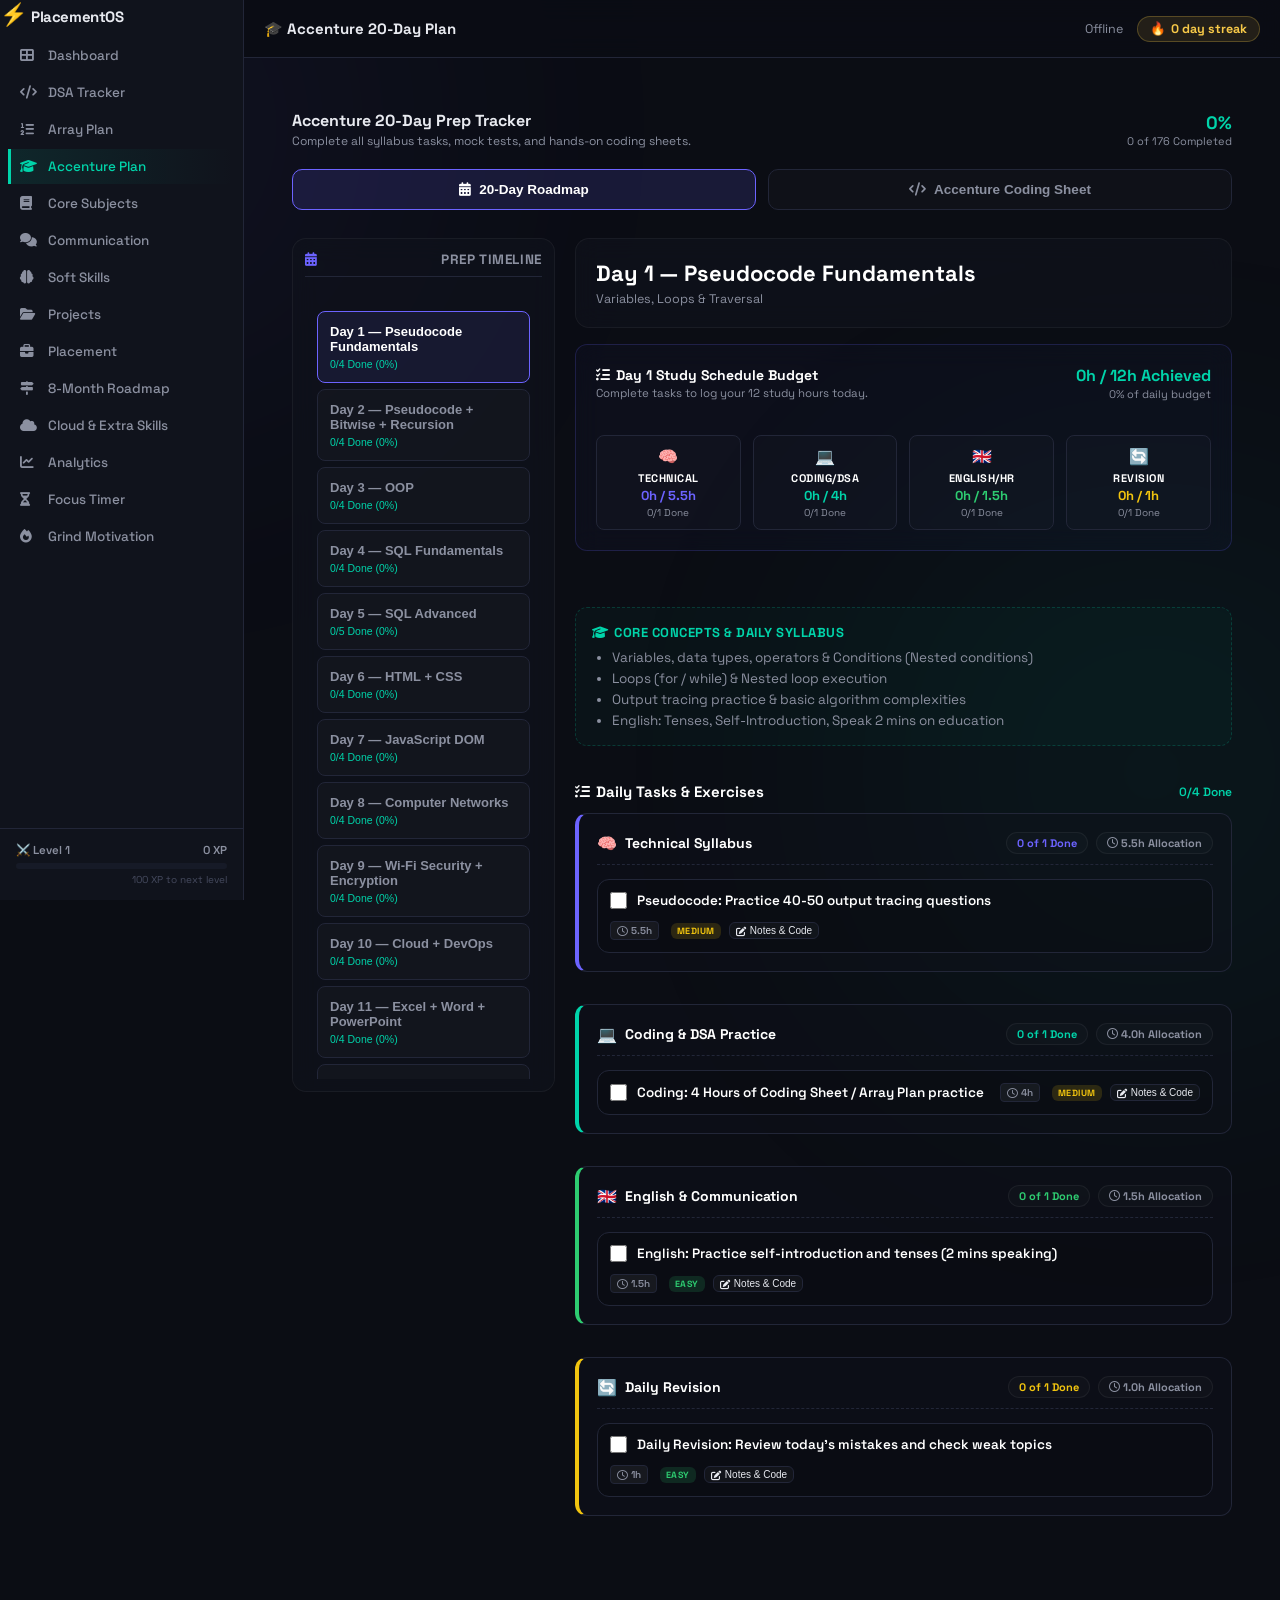
==== accenture-plan.html @ 6cbf6e06 "fix: Cache-bust sync.js to v6 and enable dynamic conflict-free merges" ====
<!DOCTYPE html>
<html lang="en">
<head>
  <meta charset="UTF-8" />
  <meta name="viewport" content="width=device-width, initial-scale=1.0"/>
  <title>Accenture 20-Day Prep Plan — PlacementOS</title>
  <link rel="stylesheet" href="style.css"/>
  <link href="https://fonts.googleapis.com/css2?family=Space+Grotesk:wght@300;400;500;600;700&family=JetBrains+Mono:wght@400;500;700&display=swap" rel="stylesheet"/>
  <link rel="stylesheet" href="https://cdnjs.cloudflare.com/ajax/libs/font-awesome/6.5.0/css/all.min.css"/>

  <style>
    .day-selector-card {
      display: flex;
      flex-direction: column;
      gap: 6px;
      padding: 12px;
      overflow-y: auto;
      max-height: calc(100vh - 120px);
    }
    
    .day-btn {
      background: rgba(255, 255, 255, 0.02);
      border: 1px solid var(--border);
      border-radius: 8px;
      padding: 12px;
      color: var(--text2);
      text-align: left;
      cursor: pointer;
      display: flex;
      flex-direction: column;
      gap: 4px;
      transition: all 0.2s ease;
    }
    
    .day-btn:hover {
      background: rgba(255, 255, 255, 0.05);
      border-color: rgba(255, 255, 255, 0.15);
      transform: translateY(-1px);
    }
    
    .day-btn.active {
      background: rgba(108, 99, 255, 0.1);
      border-color: var(--accent);
      color: #fff;
    }
    
    .day-btn .day-title {
      font-weight: 600;
      font-size: 13px;
    }
    
    .day-btn .day-progress {
      font-size: 10.5px;
      color: var(--accent2);
    }

    .learn-card {
      background: rgba(0, 212, 170, 0.03);
      border: 1.5px dashed rgba(0, 212, 170, 0.2);
      border-radius: 12px;
      padding: 16px;
      margin-bottom: 20px;
    }

    .problem-card {
      background: rgba(16, 19, 28, 0.55);
      border: 1px solid var(--border);
      border-radius: 12px;
      margin-bottom: 12px;
      padding: 16px;
      transition: all 0.2s ease;
    }

    .problem-card.solved {
      border-color: rgba(0, 212, 170, 0.25);
      background: rgba(0, 212, 170, 0.015);
    }

    .problem-header {
      display: flex;
      justify-content: space-between;
      align-items: center;
      flex-wrap: wrap;
      gap: 12px;
    }

    .problem-title-wrap {
      display: flex;
      align-items: center;
      gap: 10px;
    }

    .problem-title-wrap input[type="checkbox"] {
      width: 17px;
      height: 17px;
      accent-color: var(--accent2);
      cursor: pointer;
    }

    .problem-title {
      font-size: 14.5px;
      font-weight: 600;
      color: #fff;
      text-decoration: none;
      transition: color 0.15s ease;
      display: flex;
      align-items: center;
      gap: 6px;
    }

    .problem-title:hover {
      color: var(--accent2);
    }

    .problem-meta {
      display: flex;
      align-items: center;
      gap: 8px;
    }

    .badge-diff {
      padding: 3px 8px;
      border-radius: 6px;
      font-size: 10.5px;
      font-weight: 700;
      text-transform: uppercase;
      letter-spacing: 0.5px;
    }

    .badge-diff.easy { background: rgba(46, 204, 113, 0.15); color: #2ecc71; }
    .badge-diff.medium { background: rgba(241, 196, 15, 0.15); color: #f1c40f; }
    .badge-diff.hard { background: rgba(231, 76, 60, 0.15); color: #e74c3c; }

    .btn-toggle-editor {
      background: rgba(255, 255, 255, 0.03);
      border: 1px solid var(--border);
      color: var(--text);
      font-size: 11px;
      padding: 4px 8px;
      border-radius: 6px;
      cursor: pointer;
      display: flex;
      align-items: center;
      gap: 4px;
      transition: all 0.15s ease;
    }

    .btn-toggle-editor:hover {
      background: rgba(255, 255, 255, 0.08);
      border-color: rgba(255, 255, 255, 0.2);
    }

    .editor-panel {
      margin-top: 14px;
      border-top: 1px dashed var(--border);
      padding-top: 14px;
      display: none;
    }

    .editor-panel.active {
      display: block;
    }

    .editor-cols {
      display: grid;
      grid-template-columns: repeat(auto-fit, minmax(280px, 1fr));
      gap: 14px;
    }

    .editor-col {
      display: flex;
      flex-direction: column;
      gap: 6px;
    }

    .editor-col label {
      font-size: 11.5px;
      font-weight: 700;
      color: var(--text2);
      text-transform: uppercase;
      letter-spacing: 0.5px;
    }

    .editor-textarea {
      background: rgba(12, 14, 21, 0.85);
      border: 1px solid var(--border);
      border-radius: 8px;
      padding: 10px;
      color: #fff;
      font-size: 12.5px;
      resize: vertical;
      min-height: 100px;
      font-family: inherit;
    }

    .editor-textarea:focus {
      outline: none;
      border-color: var(--accent);
    }

    .editor-textarea.code {
      font-family: 'JetBrains Mono', monospace;
      font-size: 11.5px;
      background: #08090f;
    }

    .screenshot-dropzone {
      border: 1.5px dashed var(--border);
      border-radius: 8px;
      background: rgba(255,255,255,0.01);
      min-height: 100px;
      display: flex;
      flex-direction: column;
      align-items: center;
      justify-content: center;
      text-align: center;
      font-size: 11.5px;
      color: var(--text2);
      cursor: pointer;
      transition: all 0.2s ease;
      padding: 10px;
      position: relative;
    }

    .screenshot-dropzone:hover, .screenshot-dropzone:focus {
      border-color: var(--accent);
      background: rgba(108, 99, 255, 0.03);
      outline: none;
    }

    .screenshot-dropzone.has-img {
      border-style: solid;
      padding: 0;
      overflow: hidden;
    }

    .screenshot-preview-img {
      width: 100%;
      height: 100px;
      object-fit: cover;
      display: block;
    }

    /* Lightbox modal styles */
    .lightbox-modal {
      display: none;
      position: fixed;
      top: 0; left: 0;
      width: 100vw; height: 100vh;
      background: rgba(8, 9, 15, 0.95);
      z-index: 10000;
      align-items: center;
      justify-content: center;
      padding: 24px;
    }

    .lightbox-img {
      max-width: 90%;
      max-height: 85%;
      border-radius: 8px;
      box-shadow: 0 10px 30px rgba(0,0,0,0.5);
    }

    .lightbox-close {
      position: absolute;
      top: 24px; right: 24px;
      background: none;
      border: none;
      color: #fff;
      font-size: 28px;
      cursor: pointer;
    }

    /* SQL Visualization styling */
    .viz-container {
      background: rgba(108, 99, 255, 0.05);
      border: 1px solid rgba(108, 99, 255, 0.15);
      border-radius: 12px;
      padding: 18px;
      margin-bottom: 20px;
    }

    .viz-grid {
      display: grid;
      grid-template-columns: repeat(auto-fit, minmax(220px, 1fr));
      gap: 16px;
      margin-top: 12px;
    }

    .viz-table {
      background: rgba(12, 14, 21, 0.7);
      border: 1px solid var(--border);
      border-radius: 8px;
      overflow: hidden;
      font-size: 12px;
    }

    .viz-table-header {
      background: rgba(255,255,255,0.03);
      padding: 8px 12px;
      font-weight: 700;
      border-bottom: 1.5px solid var(--border);
      color: var(--accent2);
    }

    .viz-row {
      padding: 6px 12px;
      border-bottom: 1px solid rgba(255,255,255,0.02);
      display: flex;
      justify-content: space-between;
      align-items: center;
    }

    .viz-row:last-child {
      border-bottom: none;
    }

    .viz-pill {
      font-size: 10px;
      font-weight: 700;
      padding: 1px 6px;
      border-radius: 4px;
    }

    .viz-pill.survived { background: rgba(46, 204, 113, 0.2); color: #2ecc71; }
    .viz-pill.dropped { background: rgba(231, 76, 60, 0.2); color: #e74c3c; }

    /* Custom scrollbars */
    .day-selector-card::-webkit-scrollbar {
      width: 4px;
    }
    .day-selector-card::-webkit-scrollbar-track {
      background: transparent;
    }
    .day-selector-card::-webkit-scrollbar-thumb {
      background: rgba(255,255,255,0.08);
      border-radius: 4px;
    }

    /* Tab styles */
    .tabs-group {
      display: flex;
      gap: 12px;
      margin-bottom: 8px;
    }
    .btn-tab {
      flex: 1;
      padding: 12px;
      font-weight: 700;
      display: flex;
      align-items: center;
      justify-content: center;
      gap: 8px;
      background: rgba(255,255,255,0.02);
      border: 1px solid var(--border);
      color: var(--text2);
      border-radius: 10px;
      cursor: pointer;
      font-size: 13.5px;
      transition: all 0.2s ease;
    }
    .btn-tab.active {
      background: rgba(108, 99, 255, 0.15) !important;
      border-color: var(--accent) !important;
      color: #fff !important;
    }
    .btn-tab:hover {
      background: rgba(255,255,255,0.05);
      color: #fff;
    }
  </style>
</head>
<body class="dashboard-body">

<div class="dashboard-wrapper">
  
  <!-- SIDEBAR -->
  <aside class="sidebar" id="sidebar">
    <div class="sidebar-brand">
      <span class="logo-icon">⚡</span>
      <span class="logo-text">PlacementOS</span>
    </div>
    <nav class="sidebar-nav">
      <a href="index.html" class="nav-item" data-section="dashboard"><i class="fas fa-th-large"></i><span>Dashboard</span></a>
      <a href="dsa-problems.html" class="nav-item" data-section="dsa"><i class="fas fa-code"></i><span>DSA Tracker</span></a>
      <a href="array-plan.html" class="nav-item" data-section="array-plan"><i class="fas fa-list-ol"></i><span>Array Plan</span></a>
      <a href="#" class="nav-item active" data-section="accenture-plan"><i class="fas fa-graduation-cap"></i><span>Accenture Plan</span></a>
      <a href="index.html" class="nav-item" data-section="subjects"><i class="fas fa-book"></i><span>Core Subjects</span></a>
      <a href="index.html" class="nav-item" data-section="communication"><i class="fas fa-comments"></i><span>Communication</span></a>
      <a href="index.html" class="nav-item" data-section="softskills"><i class="fas fa-brain"></i><span>Soft Skills</span></a>
      <a href="index.html" class="nav-item" data-section="projects"><i class="fas fa-folder-open"></i><span>Projects</span></a>
      <a href="index.html" class="nav-item" data-section="placement"><i class="fas fa-briefcase"></i><span>Placement</span></a>
      <a href="index.html" class="nav-item" data-section="roadmap"><i class="fas fa-map-signs"></i><span>8-Month Roadmap</span></a>
      <a href="index.html" class="nav-item" data-section="extraskills"><i class="fas fa-cloud"></i><span>Cloud &amp; Extra Skills</span></a>
      <a href="index.html" class="nav-item" data-section="analytics"><i class="fas fa-chart-line"></i><span>Analytics</span></a>
      <a href="focus-todo.html" class="nav-item"><i class="fas fa-hourglass-half"></i><span>Focus Timer</span></a>
      <a href="motivation.html" class="nav-item"><i class="fas fa-fire"></i><span>Grind Motivation</span></a>
    </nav>
    <div class="sidebar-bottom">
      <div class="xp-bar-wrap">
        <div class="xp-label">
          <span>⚔️ Level <span id="sb-level">1</span></span>
          <span id="sb-xp">0 XP</span>
        </div>
        <div class="xp-bar"><div class="xp-fill" id="sb-xp-fill"></div></div>
        <div class="xp-next" id="sb-xp-next">100 XP to next level</div>
      </div>
    </div>
  </aside>
  <div class="sidebar-overlay" id="sidebarOverlay"></div>

  <!-- MAIN BODY -->
  <div class="main-content">
    
    <!-- TOPBAR -->
    <header class="topbar">
      <div class="topbar-title" id="topbar-title">🎓 Accenture 20-Day Plan</div>
      <div style="display:flex; align-items:center; gap: 14px;">
        <span class="save-indicator" id="sync-status" style="font-size:12.5px; color:var(--text2); display:flex; align-items:center; gap:6px;">
          <i class="fas fa-cloud"></i> Synced
        </span>
        <div class="streak-badge">
          <span class="fire-emoji">🔥</span>
          <span class="streak-text" id="topbar-streak">0 day streak</span>
        </div>
      </div>
    </header>

    <div style="padding: 24px; display: flex; flex-direction: column; gap: 20px;">
      
      <!-- Overall Progress Card -->
      <div class="overall-progress-card">
        <div style="display:flex; justify-content:space-between; align-items:center; flex-wrap:wrap; gap:12px;">
          <div>
            <h2 style="font-size: 16px; font-weight:700;">Accenture 20-Day Prep Tracker</h2>
            <p style="font-size:12px; color:var(--text2); margin-top:2px;">Complete all syllabus tasks, mock tests, and hands-on coding sheets.</p>
          </div>
          <div style="text-align:right;">
            <div style="font-size: 18px; font-weight:700; color:var(--accent2);" id="overall-pct">0%</div>
            <div style="font-size:11px; color:var(--text2);" id="overall-solved-count">0 of 0 Completed</div>
          </div>
        </div>
        <div class="progress-track">
          <div class="progress-fill" id="overall-progress-fill"></div>
        </div>
      </div>

      <!-- Tab Buttons Group -->
      <div class="tabs-group">
        <button class="btn-tab active" id="tab-roadmap-btn" onclick="switchTab('roadmap')"><i class="fas fa-calendar-alt"></i> 20-Day Roadmap</button>
        <button class="btn-tab" id="tab-coding-btn" onclick="switchTab('coding')"><i class="fas fa-code"></i> Accenture Coding Sheet</button>
      </div>

      <!-- ROADMAP TAB CONTENT -->
      <div id="roadmap-tab-content">
        <div style="display: flex; gap: 20px; flex-wrap: wrap;">
          
          <!-- Left Side: Day selector list -->
          <div style="flex: 1; min-width: 250px; max-width: 320px; display: flex; flex-direction: column; gap: 12px;">
            <div class="card" style="padding: 12px; display: flex; flex-direction: column; gap: 8px;">
              <div class="card-header" style="padding-bottom: 8px; border-bottom: 1.5px solid var(--border); font-size:13.5px;"><i class="fas fa-calendar-alt"></i> Prep Timeline</div>
              <div class="day-selector-card" id="day-selector-list">
                <!-- Dynamically rendered day buttons -->
              </div>
            </div>
          </div>

          <!-- Right Side: Selected Day details -->
          <div style="flex: 2.5; min-width: 320px; display: flex; flex-direction: column; gap: 16px;">
            
            <!-- Selected Day Title -->
            <div class="card" style="padding: 20px;">
              <div style="display:flex; justify-content:space-between; align-items:center; flex-wrap:wrap; gap:12px;">
                <div>
                  <h1 style="font-size:22px; font-weight:700; color:#fff;" id="curr-day-title">Day 1 – Pseudocode Fundamentals</h1>
                  <p style="font-size:12.5px; color:var(--text2); margin-top:4px;" id="curr-day-subtitle">Variables, Loops & Traversal</p>
                </div>
              </div>
            </div>

            <!-- Interactive Learning Visualizations -->
            <div id="learning-viz-container" style="display:none;">
              <!-- Render specific visualizations e.g. SQL Join visualizer for Day 5 -->
            </div>

            <!-- Daily Schedule Dashboard Card -->
            <div id="daily-schedule-dashboard-card" style="margin-bottom: 20px;"></div>

            <!-- Learn Card -->
            <div class="learn-card" id="curr-day-learn-container">
              <h3 style="font-size:13px; font-weight:700; color:var(--accent2); text-transform:uppercase; letter-spacing:0.5px; display:flex; align-items:center; gap:6px; margin-bottom:8px;"><i class="fas fa-graduation-cap"></i> Core Concepts & Daily Syllabus</h3>
              <ul style="font-size:13.5px; color:var(--text2); padding-left:20px; display:flex; flex-direction:column; gap:4px;" id="curr-day-learn-list">
                <!-- Dynamically populated learn list -->
              </ul>
            </div>

            <!-- Problems/Tasks header -->
            <div style="display:flex; justify-content:space-between; align-items:center; margin-bottom:-4px;">
              <h2 style="font-size: 15px; font-weight:700; color:#fff; display:flex; align-items:center; gap:6px;"><i class="fas fa-list-check"></i> Daily Tasks & Exercises</h2>
              <div style="font-size:12px; color:var(--accent2); font-weight:600;" id="day-solved-text">0/0 Completed</div>
            </div>

            <!-- Problems/Tasks container -->
            <div id="problems-container" style="display:flex; flex-direction:column; gap:12px;">
              <!-- Dynamically populated problem cards -->
            </div>

          </div>
        </div>
      </div>

      <!-- CODING SHEET TAB CONTENT -->
      <div id="coding-tab-content" style="display:none;">
        <div style="display: flex; gap: 20px; flex-wrap: wrap;">
          
          <!-- Left Side: Topic selector list -->
          <div style="flex: 1; min-width: 250px; max-width: 320px; display: flex; flex-direction: column; gap: 12px;">
            <div class="card" style="padding: 12px; display: flex; flex-direction: column; gap: 8px;">
              <div class="card-header" style="padding-bottom: 8px; border-bottom: 1.5px solid var(--border); font-size:13.5px;"><i class="fas fa-list-check"></i> Coding Topics</div>
              <div class="day-selector-card" id="coding-topic-list">
                <!-- Dynamically rendered topic buttons -->
              </div>
            </div>
          </div>

          <!-- Right Side: Selected Topic details -->
          <div style="flex: 2.5; min-width: 320px; display: flex; flex-direction: column; gap: 16px;">
            
            <!-- Selected Topic Title -->
            <div class="card" style="padding: 20px;">
              <div>
                <h1 style="font-size:22px; font-weight:700; color:#fff;" id="curr-topic-title">1. Arrays 🔥</h1>
                <p style="font-size:12.5px; color:var(--text2); margin-top:4px;" id="curr-topic-desc">Basic storage, traversal, and linear scans</p>
              </div>
            </div>

            <!-- Problems header -->
            <div style="display:flex; justify-content:space-between; align-items:center; margin-bottom:-4px;">
              <h2 style="font-size: 15px; font-weight:700; color:#fff; display:flex; align-items:center; gap:6px;"><i class="fas fa-list-check"></i> Curated Coding Problems</h2>
              <div style="font-size:12px; color:var(--accent2); font-weight:600;" id="topic-solved-text">0/0 Completed</div>
            </div>

            <!-- Problems container -->
            <div id="coding-problems-container" style="display:flex; flex-direction:column; gap:12px;">
              <!-- Dynamically populated problem cards -->
            </div>

          </div>
        </div>
      </div>

    </div>

  </div>

</div>

<!-- Lightbox Modal for screenshot viewing -->
<div class="lightbox-modal" id="lightboxModal" onclick="this.style.display='none'">
  <button class="lightbox-close" onclick="document.getElementById('lightboxModal').style.display='none'">&times;</button>
  <img class="lightbox-img" id="lightboxImg" src="" onclick="event.stopPropagation()"/>
</div>

<script src="https://www.gstatic.com/firebasejs/10.8.0/firebase-app-compat.js"></script>
<script src="https://www.gstatic.com/firebasejs/10.8.0/firebase-firestore-compat.js"></script>
<script src="sync.js?v=6"></script>

<script>
  // 20-Day Accenture Prep structured data (Roadmap contains Technical, Coding (4h Session), English & Revision)
  const planData = [
    {
      day: 1,
      title: "Day 1 — Pseudocode Fundamentals",
      subtitle: "Variables, Loops & Traversal",
      learn: [
        "Variables, data types, operators & Conditions (Nested conditions)",
        "Loops (for / while) & Nested loop execution",
        "Output tracing practice & basic algorithm complexities",
        "English: Tenses, Self-Introduction, Speak 2 mins on education"
      ],
      problems: [
        { id: "ac_d1_t1", difficulty: "medium", time: "5.5h", name: "Pseudocode: Practice 40-50 output tracing questions" },
        { id: "ac_d1_code", difficulty: "medium", time: "4h", name: "Coding: 4 Hours of Coding Sheet / Array Plan practice" },
        { id: "ac_d1_t2", difficulty: "easy", time: "1.5h", name: "English: Practice self-introduction and tenses (2 mins speaking)" },
        { id: "ac_d1_rev", difficulty: "easy", time: "1h", name: "Daily Revision: Review today's mistakes and check weak topics" }
      ]
    },
    {
      day: 2,
      title: "Day 2 — Pseudocode + Bitwise + Recursion",
      subtitle: "Recursion return values & Bit Operators",
      learn: [
        "Bitwise Operators: &, |, ^, <<, >>",
        "Recursion tracing, return value computation, recursion trees",
        "English: Grammar concepts + Mock self-introduction without memorizing"
      ],
      problems: [
        { id: "ac_d2_t1", difficulty: "medium", time: "5.5h", name: "Pseudocode: Solve 40-50 Recursion Tracing & Bitwise MCQs" },
        { id: "ac_d2_code", difficulty: "medium", time: "4h", name: "Coding: 4 Hours of Coding Sheet / Array Plan practice" },
        { id: "ac_d2_t2", difficulty: "easy", time: "1.5h", name: "English: Practice grammar exercises & flow speaking" },
        { id: "ac_d2_rev", difficulty: "easy", time: "1h", name: "Daily Revision: Review today's mistakes and check weak topics" }
      ]
    },
    {
      day: 3,
      title: "Day 3 — OOP",
      subtitle: "Classes, Objects, Constructors & Polymorphism",
      learn: [
        "Core OOP: Class, Object, Constructor, Access specifiers",
        "Pillars: Encapsulation, Abstraction, Inheritance, Polymorphism",
        "Advanced: Overloading, Overriding, Abstract classes",
        "English: Answer 'Why Accenture?' and explain your degree path"
      ],
      problems: [
        { id: "ac_d3_t1", difficulty: "medium", time: "5.5h", name: "OOP: Complete 50+ MCQ questions on classes, inheritance & virtual functions" },
        { id: "ac_d3_code", difficulty: "medium", time: "4h", name: "Coding: 4 Hours of Coding Sheet / Array Plan practice" },
        { id: "ac_d3_t2", difficulty: "easy", time: "1.5h", name: "English: Practice 'Why Accenture?' and explain your engineering degree aloud" },
        { id: "ac_d3_rev", difficulty: "easy", time: "1h", name: "Daily Revision: Review today's mistakes and check weak topics" }
      ]
    },
    {
      day: 4,
      title: "Day 4 — SQL Fundamentals",
      subtitle: "SELECT, WHERE, ORDER BY & Aggregates",
      learn: [
        "SQL Select queries, filtering with WHERE, sorting with ORDER BY, pagination with LIMIT",
        "Aggregations: COUNT(), SUM(), AVG(), MAX(), MIN()",
        "English: Practice structure explaining your graduation final-year project"
      ],
      problems: [
        { id: "ac_d4_t1", difficulty: "easy", time: "5.5h", name: "SQL: Write 20-30 basic queries containing filters, aggregates & sorting" },
        { id: "ac_d4_code", difficulty: "medium", time: "4h", name: "Coding: 4 Hours of Coding Sheet / Array Plan practice" },
        { id: "ac_d4_t2", difficulty: "easy", time: "1.5h", name: "English: Complete a 3-minute explanation session of your project" },
        { id: "ac_d4_rev", difficulty: "easy", time: "1h", name: "Daily Revision: Review today's mistakes and check weak topics" }
      ]
    },
    {
      day: 5,
      title: "Day 5 — SQL Advanced",
      subtitle: "GROUP BY, HAVING & Joins",
      learn: [
        "Aggregation grouping: GROUP BY and GROUP filter HAVING",
        "Relational Joins: INNER JOIN, LEFT JOIN, RIGHT JOIN, FULL OUTER JOIN",
        "Combining queries: JOIN + WHERE + GROUP BY + HAVING + ORDER BY"
      ],
      problems: [
        { id: "ac_d5_t1", difficulty: "medium", time: "3.5h", name: "SQL: Practice 20+ query combinations using JOINs and GROUP BY clauses" },
        { id: "ac_d5_t2", difficulty: "medium", time: "2h", name: "SQL Mock: Complete 1 timed SQL database query assessment" },
        { id: "ac_d5_code", difficulty: "medium", time: "4h", name: "Coding: 4 Hours of Coding Sheet / Array Plan practice" },
        { id: "ac_d5_t3", difficulty: "easy", time: "1.5h", name: "English: Technical explanation speaking practice" },
        { id: "ac_d5_rev", difficulty: "easy", time: "1h", name: "Daily Revision: Review today's mistakes and check weak topics" }
      ]
    },
    {
      day: 6,
      title: "Day 6 — HTML + CSS",
      subtitle: "Layouts, Flexbox & Forms",
      learn: [
        "HTML: Basics, structural tags, forms, input types, tables, labels, buttons",
        "CSS: Selectors, box model, margins/paddings, display types, Flexbox grid system",
        "English: Grammar correction exercises + basic HR question preparation"
      ],
      problems: [
        { id: "ac_d6_t1", difficulty: "easy", time: "5.5h", name: "Web: Code a standard webpage mock containing input forms, lists, and CSS Flexbox layout" },
        { id: "ac_d6_code", difficulty: "medium", time: "4h", name: "Coding: 4 Hours of Coding Sheet / Array Plan practice" },
        { id: "ac_d6_t2", difficulty: "easy", time: "1.5h", name: "English: Complete 20 grammar MCQs & prepare answers for basic HR queries" },
        { id: "ac_d6_rev", difficulty: "easy", time: "1h", name: "Daily Revision: Review today's mistakes and check weak topics" }
      ]
    },
    {
      day: 7,
      title: "Day 7 — JavaScript DOM",
      subtitle: "Interactivity & Validation",
      learn: [
        "DOM Selectors: getElementById, querySelector",
        "Interactivity: addEventListener, updating textContent/innerHTML, dynamic styling",
        "Event flows: Input inputs -> trigger button click -> JS validations -> update DOM styling"
      ],
      problems: [
        { id: "ac_d7_t1", difficulty: "medium", time: "5.5h", name: "JS: Code a dynamic form validation script (check email, password strength, empty inputs)" },
        { id: "ac_d7_code", difficulty: "medium", time: "4h", name: "Coding: 4 Hours of Coding Sheet / Array Plan practice" },
        { id: "ac_d7_t2", difficulty: "easy", time: "1.5h", name: "English: Practice explaining your completed JS validation logic in English" },
        { id: "ac_d7_rev", difficulty: "easy", time: "1h", name: "Daily Revision: Review today's mistakes and check weak topics" }
      ]
    },
    {
      day: 8,
      title: "Day 8 — Computer Networks",
      subtitle: "OSI Model & Core Protocols",
      learn: [
        "OSI Model: All 7 layers (Physical to Application) & functions",
        "Protocols: TCP/IP stack, TCP vs UDP comparison, IP routing, DNS resolver, HTTP/HTTPS",
        "Port mappings: HTTP (80), HTTPS (443), SSH (22), DNS (53), FTP (21)"
      ],
      problems: [
        { id: "ac_d8_t1", difficulty: "medium", time: "5.5h", name: "CN: Solve 50+ Computer Networks port & OSI Layer questions" },
        { id: "ac_d8_code", difficulty: "medium", time: "4h", name: "Coding: 4 Hours of Coding Sheet / Array Plan practice" },
        { id: "ac_d8_t2", difficulty: "easy", time: "1.5h", name: "English: Record yourself explaining the difference between TCP and UDP (2 mins)" },
        { id: "ac_d8_rev", difficulty: "easy", time: "1h", name: "Daily Revision: Review today's mistakes and check weak topics" }
      ]
    },
    {
      day: 9,
      title: "Day 9 — Wi-Fi Security + Encryption",
      subtitle: "Network Defenses & Cryptography",
      learn: [
        "Wi-Fi Cryptography: WEP, WPA, WPA2, WPA3 security schemas",
        "Encryption: Symmetric vs Asymmetric cryptography keys",
        "Core Security: Authentication, authorization, firewalls, network routing defenses"
      ],
      problems: [
        { id: "ac_d9_t1", difficulty: "medium", time: "5.5h", name: "Security: Complete 50+ encryption & network security MCQs" },
        { id: "ac_d9_code", difficulty: "medium", time: "4h", name: "Coding: 4 Hours of Coding Sheet / Array Plan practice" },
        { id: "ac_d9_t2", difficulty: "easy", time: "1.5h", name: "English: Explain Symmetric vs Asymmetric encryption aloud" },
        { id: "ac_d9_rev", difficulty: "easy", time: "1h", name: "Daily Revision: Review today's mistakes and check weak topics" }
      ]
    },
    {
      day: 10,
      title: "Day 10 — Cloud + DevOps",
      subtitle: "Service Models & Pipelines",
      learn: [
        "Cloud Service Models: IaaS, PaaS, SaaS, Deployment models (Public, Private, Hybrid)",
        "Git commands: clone, add, commit, push, pull, branch, merge, conflict resolutions",
        "DevOps: Continuous Integration (CI), Continuous Deployment (CD), Build pipelines"
      ],
      problems: [
        { id: "ac_d10_t1", difficulty: "medium", time: "5.5h", name: "Cloud/Git: Complete 50+ cloud computing, Git commands & DevOps pipelines MCQs" },
        { id: "ac_d10_code", difficulty: "medium", time: "4h", name: "Coding: 4 Hours of Coding Sheet / Array Plan practice" },
        { id: "ac_d10_t2", difficulty: "easy", time: "1.5h", name: "English: Speak on 'What is cloud computing?' for 2 minutes" },
        { id: "ac_d10_rev", difficulty: "easy", time: "1h", name: "Daily Revision: Review today's mistakes and check weak topics" }
      ]
    },
    {
      day: 11,
      title: "Day 11 — Excel + Word + PowerPoint",
      subtitle: "Office Applications Mastery",
      learn: [
        "MS Excel: IF, VLOOKUP, INDEX, MATCH, CONCATENATE, Absolute/Relative references ($A$1)",
        "MS Word: Mail Merge, paragraph styling, shortcut keys",
        "MS PowerPoint: Slide layouts, templates, transitions, presenter mode, shortcuts"
      ],
      problems: [
        { id: "ac_d11_t1", difficulty: "medium", time: "5.5h", name: "MS Office: Solve 60+ Excel formulas & Word/PowerPoint shortcut keys MCQs" },
        { id: "ac_d11_code", difficulty: "medium", time: "4h", name: "Coding: 4 Hours of Coding Sheet / Array Plan practice" },
        { id: "ac_d11_t2", difficulty: "easy", time: "1.5h", name: "English: Answer mock HR questions (Strengths, Weaknesses, Goals)" },
        { id: "ac_d11_rev", difficulty: "easy", time: "1h", name: "Daily Revision: Review today's mistakes and check weak topics" }
      ]
    },
    {
      day: 12,
      title: "Day 12 — OS + Hardware",
      subtitle: "Processes, Memory & Architecture",
      learn: [
        "OS Concepts: Process vs Thread, Process scheduling algorithms, Deadlocks, Memory allocation",
        "Hardware basics: CPU, cache memories, RAM modules, HDD/SSD storage, I/O ports"
      ],
      problems: [
        { id: "ac_d12_t1", difficulty: "medium", time: "5.5h", name: "OS: Solve 50+ process scheduling, deadlock & memory paging MCQs" },
        { id: "ac_d12_code", difficulty: "medium", time: "4h", name: "Coding: 4 Hours of Coding Sheet / Array Plan practice" },
        { id: "ac_d12_t2", difficulty: "easy", time: "1.5h", name: "English: Describe how process scheduling works in English" },
        { id: "ac_d12_rev", difficulty: "easy", time: "1h", name: "Daily Revision: Review today's mistakes and check weak topics" }
      ]
    },
    {
      day: 13,
      title: "Day 13 — Technical Consolidation",
      subtitle: "MCQ Comprehensive Review",
      learn: [
        "Review mistakes made in all technical topics so far",
        "Solve a mixed MCQ pool containing Pseudocode, OOP, SQL, CN, Cloud, OS, Security, Excel",
        "Target: 100+ mixed MCQs under test conditions"
      ],
      problems: [
        { id: "ac_d13_t1", difficulty: "hard", time: "5.5h", name: "Mock: Complete 100+ comprehensive mixed MCQs assessment" },
        { id: "ac_d13_code", difficulty: "medium", time: "4h", name: "Coding: 4 Hours of Coding Sheet / Array Plan practice" },
        { id: "ac_d13_t2", difficulty: "easy", time: "1.5h", name: "English: Conduct a mock HR interview walkthrough" },
        { id: "ac_d13_rev", difficulty: "easy", time: "1h", name: "Daily Revision: Review today's mistakes and check weak topics" }
      ]
    },
    {
      day: 14,
      title: "Day 14 — Hands-on Consolidation 🔥",
      subtitle: "Assessment Simulation",
      learn: [
        "Simulate practical assessments: SQL queries, HTML/CSS/JS layouts",
        "Absolutely no searching on Google, ChatGPT, or using notes",
        "Target optimal layouts, clean queries, and correct logic"
      ],
      problems: [
        { id: "ac_d14_t1", difficulty: "hard", time: "2.5h", name: "SQL: Solve 2 complex query problems under time constraint" },
        { id: "ac_d14_t2", difficulty: "hard", time: "3h", name: "Web: Code a complete interactive web interface without helpers (60 mins)" },
        { id: "ac_d14_code", difficulty: "medium", time: "4h", name: "Coding: 4 Hours of Coding Sheet / Array Plan practice" },
        { id: "ac_d14_t3", difficulty: "hard", time: "1.5h", name: "English: Record yourself explaining one technical design" },
        { id: "ac_d14_rev", difficulty: "easy", time: "1h", name: "Daily Revision: Review today's mistakes and check weak topics" }
      ]
    },
    {
      day: 15,
      title: "Day 15 — Technical Mock #1",
      subtitle: "Full-Length MCQ Simulation",
      learn: [
        "Simulate full-length technical test (60 mins)",
        "Topics: Pseudocode, OOP, Networks, Security, Cloud, OS, MS Office",
        "Review and trace every wrong answer in detail"
      ],
      problems: [
        { id: "ac_d15_t1", difficulty: "hard", time: "5.5h", name: "Simulation: Technical Mock 1 (90+ questions, timed)" },
        { id: "ac_d15_code", difficulty: "medium", time: "4h", name: "Coding: 4 Hours of Coding Sheet / Array Plan practice" },
        { id: "ac_d15_t2", difficulty: "easy", time: "1.5h", name: "English: Practice speaking clearly about your technical skills" },
        { id: "ac_d15_rev", difficulty: "easy", time: "1h", name: "Daily Revision: Review today's mistakes and check weak topics" }
      ]
    },
    {
      day: 16,
      title: "Day 16 — Hands-on Mock #1",
      subtitle: "Practical Exam Run",
      learn: [
        "Simulate the practical hands-on assessments",
        "Code 2 SQL database joins/aggregation queries + 1 JS page",
        "Track time spent on each sub-topic"
      ],
      problems: [
        { id: "ac_d16_t1", difficulty: "hard", time: "5.5h", name: "Simulation: Timed SQL & Web mock exam (45 mins)" },
        { id: "ac_d16_code", difficulty: "medium", time: "4h", name: "Coding: 4 Hours of Coding Sheet / Array Plan practice" },
        { id: "ac_d16_t2", difficulty: "medium", time: "1.5h", name: "English: Practice responding to technical scenarios" },
        { id: "ac_d16_rev", difficulty: "easy", time: "1h", name: "Daily Revision: Review today's mistakes and check weak topics" }
      ]
    },
    {
      day: 17,
      title: "Day 17 — Weakness Day",
      subtitle: "Error Log Target",
      learn: [
        "Dedicate time entirely to your lowest-scoring topics from Mocks",
        "Practice JOIN queries, recursion trees, or networks port mappings"
      ],
      problems: [
        { id: "ac_d17_t1", difficulty: "medium", time: "5.5h", name: "Technical: Review and resolve 50+ MCQs in your weakest areas" },
        { id: "ac_d17_code", difficulty: "medium", time: "4h", name: "Coding: 4 Hours of Coding Sheet / Array Plan practice" },
        { id: "ac_d17_t2", difficulty: "easy", time: "1.5h", name: "English: Refine and speak answers to difficult HR queries" },
        { id: "ac_d17_rev", difficulty: "easy", time: "1h", name: "Daily Revision: Review today's mistakes and check weak topics" }
      ]
    },
    {
      day: 18,
      title: "Day 18 — Full Assessment Simulation 🔥",
      subtitle: "Accenture Simulation Mode",
      learn: [
        "Simulate the complete Accenture exam (Technical MCQs + Hands-on queries)",
        "Strict timings, no outside resources allowed",
        "Analyze mistakes and note areas of delay"
      ],
      problems: [
        { id: "ac_d18_t1", difficulty: "hard", time: "5.5h", name: "Exam: Full Accenture simulation (combined MCQs + Web/SQL)" },
        { id: "ac_d18_code", difficulty: "medium", time: "4h", name: "Coding: 4 Hours of Coding Sheet / Array Plan practice" },
        { id: "ac_d18_t2", difficulty: "medium", time: "1.5h", name: "English: Perform mock HR interview recording" },
        { id: "ac_d18_rev", difficulty: "easy", time: "1h", name: "Daily Revision: Review today's mistakes and check weak topics" }
      ]
    },
    {
      day: 19,
      title: "Day 19 — Final Mock 🔥🔥",
      subtitle: "Peak Performance Tuning",
      learn: [
        "Aim for speed, accuracy, and clean query syntax",
        "Test final preparedness on comprehensive mock",
        "Analyze mistake logs one last time"
      ],
      problems: [
        { id: "ac_d19_t1", difficulty: "hard", time: "5.5h", name: "Final Mock: Full-length exam simulation" },
        { id: "ac_d19_code", difficulty: "medium", time: "4h", name: "Coding: 4 Hours of Coding Sheet / Array Plan practice" },
        { id: "ac_d19_t2", difficulty: "medium", time: "1.5h", name: "English: Final HR verbal checks" },
        { id: "ac_d19_rev", difficulty: "easy", time: "1h", name: "Daily Revision: Review today's mistakes and check weak topics" }
      ]
    },
    {
      day: 20,
      title: "Day 20 — Final Revision",
      subtitle: "Mistake Notebook Checks",
      learn: [
        "NO new learning topics today",
        "Review mistake logs, SQL join cheat sheets, networks ports table, and OOP templates"
      ],
      problems: [
        { id: "ac_d20_t1", difficulty: "medium", time: "5.5h", name: "Revision: Go through your mistake notebook & coding notes" },
        { id: "ac_d20_code", difficulty: "medium", time: "4h", name: "Coding: 4 Hours of Coding Sheet / Array Plan practice" },
        { id: "ac_d20_t2", difficulty: "easy", time: "1.5h", name: "English: Speak confidently on all classic HR questions" },
        { id: "ac_d20_rev", difficulty: "easy", time: "1h", name: "Daily Revision: Review today's mistakes and check weak topics" }
      ]
    }
  ];

  // 13-Topic Curated Coding Problem List with Custom Time Splits
  const codingSheetData = [
    {
      id: "arrays",
      title: "1. Arrays 🔥",
      desc: "Basic storage, traversal, and linear scans",
      problems: [
        { id: "ac_c_arr1", difficulty: "easy", time: "30m", name: "LC 1480 — Running Sum of 1d Array", url: "https://leetcode.com/problems/running-sum-of-1d-array/" },
        { id: "ac_c_arr2", difficulty: "easy", time: "30m", name: "LC 217 — Contains Duplicate", url: "https://leetcode.com/problems/contains-duplicate/" },
        { id: "ac_c_arr3", difficulty: "easy", time: "30m", name: "LC 268 — Missing Number", url: "https://leetcode.com/problems/missing-number/" },
        { id: "ac_c_arr4", difficulty: "easy", time: "30m", name: "LC 27 — Remove Element", url: "https://leetcode.com/problems/remove-element/" },
        { id: "ac_c_arr5", difficulty: "medium", time: "45m", name: "LC 1 — Two Sum", url: "https://leetcode.com/problems/two-sum/" },
        { id: "ac_c_arr6", difficulty: "medium", time: "45m", name: "LC 189 — Rotate Array", url: "https://leetcode.com/problems/rotate-array/" },
        { id: "ac_c_arr7", difficulty: "medium", time: "45m", name: "LC 238 — Product of Array Except Self", url: "https://leetcode.com/problems/product-of-array-except-self/" },
        { id: "ac_c_arr8", difficulty: "medium", time: "45m", name: "LC 53 — Maximum Subarray", url: "https://leetcode.com/problems/maximum-subarray/" },
        { id: "ac_c_arr9", difficulty: "hard", time: "1.5h", name: "LC 41 — First Missing Positive (Stretch)", url: "https://leetcode.com/problems/first-missing-positive/" }
      ]
    },
    {
      id: "strings",
      title: "2. Strings 🔥",
      desc: "Reversals, manipulations, prefix & substring searches",
      problems: [
        { id: "ac_c_str1", difficulty: "easy", time: "30m", name: "LC 344 — Reverse String", url: "https://leetcode.com/problems/reverse-string/" },
        { id: "ac_c_str2", difficulty: "easy", time: "30m", name: "LC 125 — Valid Palindrome", url: "https://leetcode.com/problems/valid-palindrome/" },
        { id: "ac_c_str3", difficulty: "easy", time: "30m", name: "LC 14 — Longest Common Prefix", url: "https://leetcode.com/problems/longest-common-prefix/" },
        { id: "ac_c_str4", difficulty: "easy", time: "30m", name: "LC 58 — Length of Last Word", url: "https://leetcode.com/problems/length-of-last-word/" },
        { id: "ac_c_str5", difficulty: "medium", time: "45m", name: "LC 151 — Reverse Words in a String", url: "https://leetcode.com/problems/reverse-words-in-a-string/" },
        { id: "ac_c_str6", difficulty: "medium", time: "45m", name: "LC 443 — String Compression", url: "https://leetcode.com/problems/string-compression/" },
        { id: "ac_c_str7", difficulty: "medium", time: "45m", name: "LC 8 — String to Integer (atoi)", url: "https://leetcode.com/problems/string-to-integer-atoi/" },
        { id: "ac_c_str8", difficulty: "medium", time: "45m", name: "LC 647 — Palindromic Substrings", url: "https://leetcode.com/problems/palindromic-substrings/" },
        { id: "ac_c_str9", difficulty: "hard", time: "1.5h", name: "LC 5 — Longest Palindromic Substring (Stretch)", url: "https://leetcode.com/problems/longest-palindromic-substring/" }
      ]
    },
    {
      id: "hashing",
      title: "3. Hashing / Frequency 🔥",
      desc: "Set/map counts & fast duplicate checks",
      problems: [
        { id: "ac_c_hash1", difficulty: "easy", time: "30m", name: "LC 1 — Two Sum", url: "https://leetcode.com/problems/two-sum/" },
        { id: "ac_c_hash2", difficulty: "easy", time: "30m", name: "LC 217 — Contains Duplicate", url: "https://leetcode.com/problems/contains-duplicate/" },
        { id: "ac_c_hash3", difficulty: "easy", time: "30m", name: "LC 242 — Valid Anagram", url: "https://leetcode.com/problems/valid-anagram/" },
        { id: "ac_c_hash4", difficulty: "easy", time: "30m", name: "LC 387 — First Unique Character in a String", url: "https://leetcode.com/problems/first-unique-character-in-a-string/" },
        { id: "ac_c_hash5", difficulty: "medium", time: "45m", name: "LC 49 — Group Anagrams", url: "https://leetcode.com/problems/group-anagrams/" },
        { id: "ac_c_hash6", difficulty: "medium", time: "45m", name: "LC 347 — Top K Frequent Elements", url: "https://leetcode.com/problems/top-k-frequent-elements/" },
        { id: "ac_c_hash7", difficulty: "medium", time: "45m", name: "LC 128 — Longest Consecutive Sequence", url: "https://leetcode.com/problems/longest-consecutive-sequence/" },
        { id: "ac_c_hash8", difficulty: "hard", time: "1.5h", name: "LC 30 — Substring with Concatenation of All Words (Stretch)", url: "https://leetcode.com/problems/substring-with-concatenation-of-all-words/" }
      ]
    },
    {
      id: "pointers",
      title: "4. Two Pointers 🔥",
      desc: "Symmetrical narrows, sorted sum searches",
      problems: [
        { id: "ac_c_ptr1", difficulty: "easy", time: "30m", name: "LC 125 — Valid Palindrome", url: "https://leetcode.com/problems/valid-palindrome/" },
        { id: "ac_c_ptr2", difficulty: "easy", time: "30m", name: "LC 344 — Reverse String", url: "https://leetcode.com/problems/reverse-string/" },
        { id: "ac_c_ptr3", difficulty: "easy", time: "30m", name: "LC 977 — Squares of a Sorted Array", url: "https://leetcode.com/problems/squares-of-a-sorted-array/" },
        { id: "ac_c_ptr4", difficulty: "medium", time: "45m", name: "LC 167 — Two Sum II - Input Array Is Sorted", url: "https://leetcode.com/problems/two-sum-ii-input-array-is-sorted/" },
        { id: "ac_c_ptr5", difficulty: "medium", time: "45m", name: "LC 11 — Container With Most Water", url: "https://leetcode.com/problems/container-with-most-water/" },
        { id: "ac_c_ptr6", difficulty: "medium", time: "45m", name: "LC 15 — 3Sum", url: "https://leetcode.com/problems/3sum/" },
        { id: "ac_c_ptr7", difficulty: "hard", time: "1.5h", name: "LC 42 — Trapping Rain Water (Stretch)", url: "https://leetcode.com/problems/trapping-rain-water/" }
      ]
    },
    {
      id: "math",
      title: "5. Basic Math 🔥",
      desc: "Primes, GCD/LCM, integer splits & series checks",
      problems: [
        { id: "ac_c_math1", difficulty: "easy", time: "30m", name: "LC 9 — Palindrome Number", url: "https://leetcode.com/problems/palindrome-number/" },
        { id: "ac_c_math2", difficulty: "easy", time: "30m", name: "LC 7 — Reverse Integer", url: "https://leetcode.com/problems/reverse-integer/" },
        { id: "ac_c_math3", difficulty: "easy", time: "30m", name: "LC 412 — Fizz Buzz", url: "https://leetcode.com/problems/fizz-buzz/" },
        { id: "ac_c_math4", difficulty: "easy", time: "30m", name: "LC 1979 — Find Greatest Common Divisor of Array", url: "https://leetcode.com/problems/find-greatest-common-divisor-of-array/" },
        { id: "ac_c_math5", difficulty: "medium", time: "45m", name: "LC 202 — Happy Number", url: "https://leetcode.com/problems/happy-number/" },
        { id: "ac_c_math6", difficulty: "medium", time: "45m", name: "LC 204 — Count Primes", url: "https://leetcode.com/problems/count-primes/" },
        { id: "ac_c_math7", difficulty: "medium", time: "45m", name: "LC 50 — Pow(x, n)", url: "https://leetcode.com/problems/powx-n/" },
        { id: "ac_c_math8", difficulty: "hard", time: "1.5h", name: "LC 273 — Integer to English Words (Stretch)", url: "https://leetcode.com/problems/integer-to-english-words/" },
        { id: "ac_c_math_c1", difficulty: "easy", time: "1h", name: "Concept: Practice Prime Checking, LCM & Factorial implementation" },
        { id: "ac_c_math_c2", difficulty: "easy", time: "1h", name: "Concept: Practice Fibonacci series & Armstrong Numbers" },
        { id: "ac_c_math_c3", difficulty: "easy", time: "1h", name: "Concept: Sum of digits, Reverse digits & modulo manipulation" }
      ]
    },
    {
      id: "window",
      title: "6. Sliding Window 🔥",
      desc: "Fixed and variable subsegments calculations",
      problems: [
        { id: "ac_c_win1", difficulty: "easy", time: "30m", name: "LC 121 — Best Time to Buy and Sell Stock", url: "https://leetcode.com/problems/best-time-to-buy-and-sell-stock/" },
        { id: "ac_c_win2", difficulty: "medium", time: "45m", name: "LC 3 — Longest Substring Without Repeating Characters", url: "https://leetcode.com/problems/longest-substring-without-repeating-characters/" },
        { id: "ac_c_win3", difficulty: "medium", time: "45m", name: "LC 567 — Permutation in String", url: "https://leetcode.com/problems/permutation-in-string/" },
        { id: "ac_c_win4", difficulty: "medium", time: "45m", name: "LC 438 — Find All Anagrams in a String", url: "https://leetcode.com/problems/find-all-anagrams-in-a-string/" },
        { id: "ac_c_win5", difficulty: "medium", time: "45m", name: "LC 424 — Longest Repeating Character Replacement", url: "https://leetcode.com/problems/longest-repeating-character-replacement/" },
        { id: "ac_c_win6", difficulty: "hard", time: "1.5h", name: "LC 76 — Minimum Window Substring (Stretch)", url: "https://leetcode.com/problems/minimum-window-substring/" }
      ]
    },
    {
      id: "prefix",
      title: "7. Prefix Sum 🟡",
      desc: "O(1) range sum lookups, subsegment matching",
      problems: [
        { id: "ac_c_pref1", difficulty: "easy", time: "30m", name: "LC 1480 — Running Sum of 1d Array", url: "https://leetcode.com/problems/running-sum-of-1d-array/" },
        { id: "ac_c_pref2", difficulty: "easy", time: "30m", name: "LC 724 — Find Pivot Index", url: "https://leetcode.com/problems/find-pivot-index/" },
        { id: "ac_c_pref3", difficulty: "easy", time: "30m", name: "LC 303 — Range Sum Query - Immutable", url: "https://leetcode.com/problems/range-sum-query-immutable/" },
        { id: "ac_c_pref4", difficulty: "medium", time: "45m", name: "LC 53 — Maximum Subarray", url: "https://leetcode.com/problems/maximum-subarray/" },
        { id: "ac_c_pref5", difficulty: "medium", time: "45m", name: "LC 560 — Subarray Sum Equals K", url: "https://leetcode.com/problems/subarray-sum-equals-k/" },
        { id: "ac_c_pref6", difficulty: "medium", time: "45m", name: "LC 525 — Contiguous Array", url: "https://leetcode.com/problems/contiguous-array/" },
        { id: "ac_c_pref7", difficulty: "hard", time: "1.5h", name: "LC 974 — Subarray Sums Divisible by K (Stretch)", url: "https://leetcode.com/problems/subarray-sums-divisible-by-k/" }
      ]
    },
    {
      id: "sorting",
      title: "8. Sorting 🟡",
      desc: "Comparison algorithms & merge segments",
      problems: [
        { id: "ac_c_sort1", difficulty: "easy", time: "30m", name: "LC 88 — Merge Sorted Array", url: "https://leetcode.com/problems/merge-sorted-array/" },
        { id: "ac_c_sort2", difficulty: "easy", time: "30m", name: "LC 912 — Sort an Array", url: "https://leetcode.com/problems/sort-an-array/" },
        { id: "ac_c_sort3", difficulty: "medium", time: "45m", name: "LC 75 — Sort Colors", url: "https://leetcode.com/problems/sort-colors/" },
        { id: "ac_c_sort4", difficulty: "medium", time: "45m", name: "LC 56 — Merge Intervals", url: "https://leetcode.com/problems/merge-intervals/" },
        { id: "ac_c_sort5", difficulty: "medium", time: "45m", name: "LC 179 — Largest Number", url: "https://leetcode.com/problems/largest-number/" },
        { id: "ac_c_sort6", difficulty: "hard", time: "1.5h", name: "LC 315 — Count of Smaller Numbers After Self (Stretch)", url: "https://leetcode.com/problems/count-of-smaller-numbers-after-self/" },
        { id: "ac_c_sort_c1", difficulty: "easy", time: "1h", name: "Concept: Implement Bubble Sort & Selection Sort manually" },
        { id: "ac_c_sort_c2", difficulty: "easy", time: "1h", name: "Concept: Implement Insertion Sort & learn built-in Python sort()/sorted()" }
      ]
    },
    {
      id: "binary-search",
      title: "9. Binary Search 🟡",
      desc: "Logarithmic space split searches",
      problems: [
        { id: "ac_c_bs1", difficulty: "easy", time: "30m", name: "LC 704 — Binary Search", url: "https://leetcode.com/problems/binary-search/" },
        { id: "ac_c_bs2", difficulty: "easy", time: "30m", name: "LC 35 — Search Insert Position", url: "https://leetcode.com/problems/search-insert-position/" },
        { id: "ac_c_bs3", difficulty: "easy", time: "30m", name: "LC 69 — Sqrt(x)", url: "https://leetcode.com/problems/sqrtx/" },
        { id: "ac_c_bs4", difficulty: "medium", time: "45m", name: "LC 34 — Find First and Last Position of Element in Sorted Array", url: "https://leetcode.com/problems/find-first-and-last-position-of-element-in-sorted-array/" },
        { id: "ac_c_bs5", difficulty: "medium", time: "45m", name: "LC 33 — Search in Rotated Sorted Array", url: "https://leetcode.com/problems/search-in-rotated-sorted-array/" },
        { id: "ac_c_bs6", difficulty: "medium", time: "45m", name: "LC 153 — Find Minimum in Rotated Sorted Array", url: "https://leetcode.com/problems/find-minimum-in-rotated-sorted-array/" },
        { id: "ac_c_bs7", difficulty: "hard", time: "1.5h", name: "LC 4 — Median of Two Sorted Arrays (Stretch)", url: "https://leetcode.com/problems/median-of-two-sorted-arrays/" }
      ]
    },
    {
      id: "bit-manipulation",
      title: "10. Bit Manipulation 🟡",
      desc: "Bitwise gates, counting bits, unique XOR states",
      problems: [
        { id: "ac_c_bit1", difficulty: "easy", time: "30m", name: "LC 136 — Single Number", url: "https://leetcode.com/problems/single-number/" },
        { id: "ac_c_bit2", difficulty: "easy", time: "30m", name: "LC 191 — Number of 1 Bits", url: "https://leetcode.com/problems/number-of-1-bits/" },
        { id: "ac_c_bit3", difficulty: "easy", time: "30m", name: "LC 338 — Counting Bits", url: "https://leetcode.com/problems/counting-bits/" },
        { id: "ac_c_bit4", difficulty: "medium", time: "45m", name: "LC 137 — Single Number II", url: "https://leetcode.com/problems/single-number-ii/" },
        { id: "ac_c_bit5", difficulty: "medium", time: "45m", name: "LC 201 — Bitwise AND of Numbers Range", url: "https://leetcode.com/problems/bitwise-and-of-numbers-range/" },
        { id: "ac_c_bit6", difficulty: "hard", time: "1.5h", name: "LC 982 — Triples with Bitwise AND Equal To Zero (Stretch)", url: "https://leetcode.com/problems/triples-with-bitwise-and-equal-to-zero/" }
      ]
    },
    {
      id: "recursion",
      title: "11. Recursion 🟢",
      desc: "Call stacks, trace execution trees & return states",
      problems: [
        { id: "ac_c_rec1", difficulty: "medium", time: "45m", name: "LC 50 — Pow(x, n)", url: "https://leetcode.com/problems/powx-n/" },
        { id: "ac_c_rec2", difficulty: "medium", time: "45m", name: "LC 78 — Subsets", url: "https://leetcode.com/problems/subsets/" },
        { id: "ac_c_rec_c1", difficulty: "easy", time: "1h", name: "Concept: Recursively solve Factorial & Fibonacci" },
        { id: "ac_c_rec_c2", difficulty: "easy", time: "1h", name: "Concept: Recursively find Sum of digits & Sum of N numbers" },
        { id: "ac_c_rec_c3", difficulty: "easy", time: "1h", name: "Concept: Recursively reverse a string (helps tracing)" }
      ]
    },
    {
      id: "stack",
      title: "12. Stack 🟢",
      desc: "LIFO, parenthesis checks, postfix evaluation",
      problems: [
        { id: "ac_c_stk1", difficulty: "easy", time: "30m", name: "LC 20 — Valid Parentheses", url: "https://leetcode.com/problems/valid-parentheses/" },
        { id: "ac_c_stk2", difficulty: "easy", time: "30m", name: "LC 682 — Baseball Game", url: "https://leetcode.com/problems/baseball-game/" },
        { id: "ac_c_stk3", difficulty: "easy", time: "30m", name: "LC 1047 — Remove All Adjacent Duplicates In String", url: "https://leetcode.com/problems/remove-all-adjacent-duplicates-in-string/" },
        { id: "ac_c_stk4", difficulty: "medium", time: "45m", name: "LC 155 — Min Stack", url: "https://leetcode.com/problems/min-stack/" },
        { id: "ac_c_stk5", difficulty: "medium", time: "45m", name: "LC 150 — Evaluate Reverse Polish Notation", url: "https://leetcode.com/problems/evaluate-reverse-polish-notation/" },
        { id: "ac_c_stk6", difficulty: "medium", time: "45m", name: "LC 739 — Daily Temperatures", url: "https://leetcode.com/problems/daily-temperatures/" }
      ]
    },
    {
      id: "linked-list",
      title: "13. Linked List 🟢",
      desc: "Node pointer redirections & fast/slow loops",
      problems: [
        { id: "ac_c_ll1", difficulty: "easy", time: "30m", name: "LC 206 — Reverse Linked List", url: "https://leetcode.com/problems/reverse-linked-list/" },
        { id: "ac_c_ll2", difficulty: "easy", time: "30m", name: "LC 21 — Merge Two Sorted Lists", url: "https://leetcode.com/problems/merge-two-sorted-lists/" },
        { id: "ac_c_ll3", difficulty: "easy", time: "30m", name: "LC 141 — Linked List Cycle", url: "https://leetcode.com/problems/linked-list-cycle/" },
        { id: "ac_c_ll4", difficulty: "medium", time: "45m", name: "LC 19 — Remove Nth Node From End of List", url: "https://leetcode.com/problems/remove-nth-node-from-end-of-list/" },
        { id: "ac_c_ll5", difficulty: "medium", time: "45m", name: "LC 160 — Intersection of Two Linked Lists", url: "https://leetcode.com/problems/intersection-of-two-linked-lists/" }
      ]
    }
  ];

  // Prefilled study notes template
  const NOTE_TEMPLATE = `Topic/Problem:
Key Concepts:
Important Notes:
Mistakes Avoided:
Time Complexity (if code):
Space Complexity (if code):`;

  let S = {};
  let activeDay = 1;
  let activeTab = 'roadmap';
  let activeTopic = 'arrays';

  // Load state
  function load() {
    const saved = localStorage.getItem('placementOS_v2');
    if (!saved) {
      const backup = localStorage.getItem('placementOS_v2_backup');
      if (backup) {
        localStorage.setItem('placementOS_v2', backup);
        location.reload();
        return;
      }
    } else {
      S = JSON.parse(saved);
    }
    
    if (!S.accenturePlanChecks) S.accenturePlanChecks = {};
    if (!S.accenturePlanNotes) S.accenturePlanNotes = {};
    if (!S.accenturePlanCodes) S.accenturePlanCodes = {};
    if (!S.accentureCodingChecks) S.accentureCodingChecks = {};
    if (!S.accentureCodingNotes) S.accentureCodingNotes = {};
    if (!S.accentureCodingCodes) S.accentureCodingCodes = {};
    
    // Update sidebar XP
    const xp = S.xp || 0;
    const level = S.level || 1;
    const streak = S.streak || 0;
    
    document.getElementById('sb-level').textContent = level;
    document.getElementById('sb-xp').textContent = `${xp} XP`;
    document.getElementById('topbar-streak').textContent = `${streak} day streak`;
    
    const xpNeeded = level * 100;
    const pct = Math.min(100, Math.floor((xp / xpNeeded) * 100));
    const fill = document.getElementById('sb-xp-fill');
    if (fill) fill.style.width = `${pct}%`;
    const next = document.getElementById('sb-xp-next');
    if (next) next.textContent = `${xpNeeded - xp} XP to next level`;
  }

  // Save state and push
  function save() {
    S.updatedAt = Date.now();
    const stateStr = JSON.stringify(S);
    localStorage.setItem('placementOS_v2', stateStr);
    localStorage.setItem('placementOS_v2_backup', stateStr);
    if (typeof syncPush === 'function') {
      syncPush(S);
    }
    updateGlobalProgress();
    renderDaysList();
    renderTopicsList();
  }

  // IndexedDB for Code Screenshots
  const dbName = "PlacementOS_DSA_DB";
  const storeName = "screenshots";
  function getDB() {
    return new Promise((resolve, reject) => {
      const request = indexedDB.open(dbName, 1);
      request.onupgradeneeded = (e) => {
        const db = e.target.result;
        if (!db.objectStoreNames.contains(storeName)) {
          db.createObjectStore(storeName, { keyPath: "problemName" });
        }
      };
      request.onsuccess = (e) => resolve(e.target.result);
      request.onerror = (e) => reject(e.target.error);
    });
  }

  // Screenshots: Roadmap
  async function saveScreenshot(key, base64Data) {
    const db = await getDB();
    return new Promise((resolve, reject) => {
      const transaction = db.transaction(storeName, "readwrite");
      const store = transaction.objectStore(storeName);
      const request = store.put({ problemName: `accenture_plan_${key}`, base64Data });
      request.onsuccess = () => resolve();
      request.onerror = (e) => reject(e.target.error);
    });
  }
  async function getScreenshot(key) {
    const db = await getDB();
    return new Promise((resolve, reject) => {
      const transaction = db.transaction(storeName, "readonly");
      const store = transaction.objectStore(storeName);
      const request = store.get(`accenture_plan_${key}`);
      request.onsuccess = (e) => resolve(e.target.result ? e.target.result.base64Data : null);
      request.onerror = (e) => reject(e.target.error);
    });
  }
  async function deleteScreenshot(key) {
    const db = await getDB();
    return new Promise((resolve, reject) => {
      const transaction = db.transaction(storeName, "readwrite");
      const store = transaction.objectStore(storeName);
      const request = store.delete(`accenture_plan_${key}`);
      request.onsuccess = () => resolve();
      request.onerror = (e) => reject(e.target.error);
    });
  }

  // Screenshots: Coding Sheet
  async function saveCodingScreenshot(key, base64Data) {
    const db = await getDB();
    return new Promise((resolve, reject) => {
      const transaction = db.transaction(storeName, "readwrite");
      const store = transaction.objectStore(storeName);
      const request = store.put({ problemName: `accenture_coding_${key}`, base64Data });
      request.onsuccess = () => resolve();
      request.onerror = (e) => reject(e.target.error);
    });
  }
  async function getCodingScreenshot(key) {
    const db = await getDB();
    return new Promise((resolve, reject) => {
      const transaction = db.transaction(storeName, "readonly");
      const store = transaction.objectStore(storeName);
      const request = store.get(`accenture_coding_${key}`);
      request.onsuccess = (e) => resolve(e.target.result ? e.target.result.base64Data : null);
      request.onerror = (e) => reject(e.target.error);
    });
  }
  async function deleteCodingScreenshot(key) {
    const db = await getDB();
    return new Promise((resolve, reject) => {
      const transaction = db.transaction(storeName, "readwrite");
      const store = transaction.objectStore(storeName);
      const request = store.delete(`accenture_coding_${key}`);
      request.onsuccess = () => resolve();
      request.onerror = (e) => reject(e.target.error);
    });
  }

  // Calculate progress statistics
  function getDayProgress(dayNum) {
    const problems = planData.find(d => d.day === dayNum).problems;
    if (problems.length === 0) return { solved: 0, total: 0, pct: 0 };
    
    let solved = 0;
    problems.forEach(p => {
      if (S.accenturePlanChecks[p.id]) solved++;
    });
    
    return {
      solved,
      total: problems.length,
      pct: Math.round((solved / problems.length) * 100)
    };
  }

  function getTopicProgress(topicId) {
    const topic = codingSheetData.find(t => t.id === topicId);
    if (!topic || topic.problems.length === 0) return { solved: 0, total: 0, pct: 0 };
    
    let solved = 0;
    topic.problems.forEach(p => {
      if (S.accentureCodingChecks[p.id]) solved++;
    });
    
    return {
      solved,
      total: topic.problems.length,
      pct: Math.round((solved / topic.problems.length) * 100)
    };
  }

  function updateGlobalProgress() {
    let totalProblems = 0;
    let solvedProblems = 0;
    
    // Roadmap
    planData.forEach(d => {
      totalProblems += d.problems.length;
      d.problems.forEach(p => {
        if (S.accenturePlanChecks[p.id]) solvedProblems++;
      });
    });

    // Coding Sheet
    codingSheetData.forEach(topic => {
      totalProblems += topic.problems.length;
      topic.problems.forEach(p => {
        if (S.accentureCodingChecks[p.id]) solvedProblems++;
      });
    });
    
    const pct = totalProblems > 0 ? Math.round((solvedProblems / totalProblems) * 100) : 0;
    
    document.getElementById('overall-pct').textContent = `${pct}%`;
    document.getElementById('overall-solved-count').textContent = `${solvedProblems} of ${totalProblems} Completed`;
    document.getElementById('overall-progress-fill').style.width = `${pct}%`;
  }

  // Render Day selection list on left side
  function renderDaysList() {
    const list = document.getElementById('day-selector-list');
    list.innerHTML = '';
    
    planData.forEach(d => {
      const prog = getDayProgress(d.day);
      const btn = document.createElement('button');
      btn.className = `day-btn ${d.day === activeDay ? 'active' : ''}`;
      btn.onclick = () => selectDay(d.day);
      
      btn.innerHTML = `
        <span class="day-title">${d.title}</span>
        <span class="day-progress">${prog.solved}/${prog.total} Done (${prog.pct}%)</span>
      `;
      list.appendChild(btn);
    });
  }

  // Render Topic selection list on left side
  function renderTopicsList() {
    const list = document.getElementById('coding-topic-list');
    list.innerHTML = '';
    
    codingSheetData.forEach(t => {
      const prog = getTopicProgress(t.id);
      const btn = document.createElement('button');
      btn.className = `day-btn ${t.id === activeTopic ? 'active' : ''}`;
      btn.onclick = () => selectTopic(t.id);
      
      btn.innerHTML = `
        <span class="day-title">${t.title}</span>
        <span class="day-progress">${prog.solved}/${prog.total} Done (${prog.pct}%)</span>
      `;
      list.appendChild(btn);
    });
  }

  // Render SQL Visualizations dynamically for SQL Days (e.g. Day 5)
  function renderSQLVisualization() {
    const vizContainer = document.getElementById('learning-viz-container');
    if (activeDay === 5 && activeTab === 'roadmap') {
      vizContainer.style.display = 'block';
      vizContainer.innerHTML = `
        <div class="viz-container">
          <h3 style="font-size:13px; font-weight:700; color:var(--accent); text-transform:uppercase; letter-spacing:0.5px; display:flex; align-items:center; gap:6px; margin-bottom:8px;"><i class="fas fa-eye"></i> Learning Visualizer: SQL JOINs Survival</h3>
          <p style="font-size:12px; color:var(--text2); margin-bottom:12px;">See which rows survive each type of JOIN. Left Table: <b>Users (ID: 1, 2)</b> | Right Table: <b>Orders (ID: 2, 3)</b></p>
          <div class="viz-grid">
            <div class="viz-table">
              <div class="viz-table-header">INNER JOIN (Intersection)</div>
              <div class="viz-row"><span>Row 2 (Matched)</span> <span class="viz-pill survived">Survived</span></div>
              <div class="viz-row"><span>Row 1 (No Match)</span> <span class="viz-pill dropped">Dropped</span></div>
              <div class="viz-row"><span>Row 3 (No Match)</span> <span class="viz-pill dropped">Dropped</span></div>
            </div>
            <div class="viz-table">
              <div class="viz-table-header">LEFT JOIN (Preserve Left)</div>
              <div class="viz-row"><span>Row 1 (Left only)</span> <span class="viz-pill survived">Survived</span></div>
              <div class="viz-row"><span>Row 2 (Matched)</span> <span class="viz-pill survived">Survived</span></div>
              <div class="viz-row"><span>Row 3 (Right only)</span> <span class="viz-pill dropped">Dropped</span></div>
            </div>
            <div class="viz-table">
              <div class="viz-table-header">RIGHT JOIN (Preserve Right)</div>
              <div class="viz-row"><span>Row 2 (Matched)</span> <span class="viz-pill survived">Survived</span></div>
              <div class="viz-row"><span>Row 3 (Right only)</span> <span class="viz-pill survived">Survived</span></div>
              <div class="viz-row"><span>Row 1 (Left only)</span> <span class="viz-pill dropped">Dropped</span></div>
            </div>
          </div>
        </div>
      `;
    } else {
      vizContainer.style.display = 'none';
      vizContainer.innerHTML = '';
    }
  }

  // Render Daily 12-Hour Schedule Dashboard
  function renderDailyScheduleDashboard(currDay) {
    const container = document.getElementById('daily-schedule-dashboard-card');
    if (!container) return;
    
    // Group tasks
    let techTotal = 0, techSolved = 0, techHours = 5.5;
    let codingTotal = 0, codingSolved = 0, codingHours = 4.0;
    let engTotal = 0, engSolved = 0, engHours = 1.5;
    let revTotal = 0, revSolved = 0, revHours = 1.0;
    
    currDay.problems.forEach(p => {
      const isSolved = !!S.accenturePlanChecks[p.id];
      const nameLower = p.name.toLowerCase();
      
      if (nameLower.includes("coding:")) {
        codingTotal++;
        if (isSolved) codingSolved++;
      } else if (nameLower.includes("english:")) {
        engTotal++;
        if (isSolved) engSolved++;
      } else if (nameLower.includes("revision:")) {
        revTotal++;
        if (isSolved) revSolved++;
      } else {
        techTotal++;
        if (isSolved) techSolved++;
      }
    });
    
    // Calculate achieved hours based on proportions
    const techAchieved = techTotal > 0 ? (techSolved / techTotal) * techHours : 0;
    const codingAchieved = codingTotal > 0 ? (codingSolved / codingTotal) * codingHours : 0;
    const engAchieved = engTotal > 0 ? (engSolved / engTotal) * engHours : 0;
    const revAchieved = revTotal > 0 ? (revSolved / revTotal) * revHours : 0;
    
    const totalAchieved = techAchieved + codingAchieved + engAchieved + revAchieved;
    const achievedPercent = Math.round((totalAchieved / 12.0) * 100);
    
    const formatHours = (hr) => {
      if (hr === 0) return "0h";
      const h = Math.floor(hr);
      const m = Math.round((hr - h) * 60);
      return m > 0 ? `${h}h ${m}m` : `${h}h`;
    };

    container.innerHTML = `
      <div class="card" style="padding: 20px; background: rgba(108, 99, 255, 0.03); border: 1px solid rgba(108, 99, 255, 0.2); border-radius: 12px; margin-bottom: 20px;">
        <div style="display:flex; justify-content:space-between; align-items:center; flex-wrap:wrap; gap:12px; margin-bottom:12px;">
          <div>
            <h3 style="font-size:14px; font-weight:700; color:#fff; display:flex; align-items:center; gap:6px;"><i class="fas fa-tasks"></i> Day ${currDay.day} Study Schedule Budget</h3>
            <p style="font-size:11.5px; color:var(--text2); margin-top:2px;">Complete tasks to log your 12 study hours today.</p>
          </div>
          <div style="text-align:right;">
            <span style="font-size:16px; font-weight:700; color:var(--accent2);">${formatHours(totalAchieved)} / 12h Achieved</span>
            <div style="font-size:11px; color:var(--text2); margin-top:1px;">${achievedPercent}% of daily budget</div>
          </div>
        </div>
        
        <div class="progress-track" style="margin-bottom:16px; height:6px;">
          <div class="progress-fill" style="width: ${achievedPercent}%; background: linear-gradient(90deg, var(--accent), var(--accent2));"></div>
        </div>
        
        <div style="display:grid; grid-template-columns: repeat(auto-fit, minmax(130px, 1fr)); gap:12px;">
          <!-- Tech Card -->
          <div style="background:rgba(255,255,255,0.01); border:1px solid var(--border); border-radius:8px; padding:10px; text-align:center;">
            <div style="font-size:16px; margin-bottom:4px;">🧠</div>
            <div style="font-size:11px; font-weight:700; color:#fff; text-transform:uppercase; letter-spacing:0.5px;">Technical</div>
            <div style="font-size:13px; font-weight:700; color:var(--accent); margin-top:2px;">${formatHours(techAchieved)} / 5.5h</div>
            <div style="font-size:10px; color:var(--text2); margin-top:2px;">${techSolved}/${techTotal} Done</div>
          </div>

          <!-- Coding Card -->
          <div style="background:rgba(255,255,255,0.01); border:1px solid var(--border); border-radius:8px; padding:10px; text-align:center;">
            <div style="font-size:16px; margin-bottom:4px;">💻</div>
            <div style="font-size:11px; font-weight:700; color:#fff; text-transform:uppercase; letter-spacing:0.5px;">Coding/DSA</div>
            <div style="font-size:13px; font-weight:700; color:var(--accent2); margin-top:2px;">${formatHours(codingAchieved)} / 4h</div>
            <div style="font-size:10px; color:var(--text2); margin-top:2px;">${codingSolved}/${codingTotal} Done</div>
          </div>

          <!-- English Card -->
          <div style="background:rgba(255,255,255,0.01); border:1px solid var(--border); border-radius:8px; padding:10px; text-align:center;">
            <div style="font-size:16px; margin-bottom:4px;">🇬🇧</div>
            <div style="font-size:11px; font-weight:700; color:#fff; text-transform:uppercase; letter-spacing:0.5px;">English/HR</div>
            <div style="font-size:13px; font-weight:700; color:#2ecc71; margin-top:2px;">${formatHours(engAchieved)} / 1.5h</div>
            <div style="font-size:10px; color:var(--text2); margin-top:2px;">${engSolved}/${engTotal} Done</div>
          </div>

          <!-- Revision Card -->
          <div style="background:rgba(255,255,255,0.01); border:1px solid var(--border); border-radius:8px; padding:10px; text-align:center;">
            <div style="font-size:16px; margin-bottom:4px;">🔄</div>
            <div style="font-size:11px; font-weight:700; color:#fff; text-transform:uppercase; letter-spacing:0.5px;">Revision</div>
            <div style="font-size:13px; font-weight:700; color:#f1c40f; margin-top:2px;">${formatHours(revAchieved)} / 1h</div>
            <div style="font-size:10px; color:var(--text2); margin-top:2px;">${revSolved}/${revTotal} Done</div>
          </div>
        </div>
      </div>
    `;
  }

  // Load selected day details
  function selectDay(dayNum) {
    activeDay = dayNum;
    const currDay = planData.find(d => d.day === dayNum);
    
    document.getElementById('curr-day-title').textContent = currDay.title;
    document.getElementById('curr-day-subtitle').textContent = currDay.subtitle;
    
    // Populate learn list
    const learnList = document.getElementById('curr-day-learn-list');
    learnList.innerHTML = '';
    currDay.learn.forEach(concept => {
      const li = document.createElement('li');
      li.textContent = concept;
      learnList.appendChild(li);
    });
    
    // Render SQL visualizer if applicable
    renderSQLVisualization();

    // Populate problems list
    const problemsContainer = document.getElementById('problems-container');
    problemsContainer.innerHTML = '';
    
    const progress = getDayProgress(dayNum);
    document.getElementById('day-solved-text').textContent = `${progress.solved}/${progress.total} Done`;
    
    // Group tasks by category
    const techTasks = [];
    const codingTasks = [];
    const englishTasks = [];
    const revisionTasks = [];
    
    currDay.problems.forEach(p => {
      const nameLower = p.name.toLowerCase();
      if (nameLower.includes("coding:")) {
        codingTasks.push(p);
      } else if (nameLower.includes("english:")) {
        englishTasks.push(p);
      } else if (nameLower.includes("revision:")) {
        revisionTasks.push(p);
      } else {
        techTasks.push(p);
      }
    });

    const createCategoryBlock = (title, icon, hours, tasks, color) => {
      if (tasks.length === 0) return null;
      
      const block = document.createElement('div');
      block.style.background = 'rgba(16, 19, 28, 0.4)';
      block.style.border = '1px solid var(--border)';
      block.style.borderLeft = `4px solid ${color}`;
      block.style.borderRadius = '12px';
      block.style.padding = '18px';
      block.style.marginBottom = '20px';
      
      // Header
      const header = document.createElement('div');
      header.style.display = 'flex';
      header.style.justifyContent = 'space-between';
      header.style.alignItems = 'center';
      header.style.borderBottom = '1px dashed var(--border)';
      header.style.paddingBottom = '10px';
      header.style.marginBottom = '14px';
      
      let solvedCount = 0;
      tasks.forEach(t => { if (S.accenturePlanChecks[t.id]) solvedCount++; });
      
      header.innerHTML = `
        <h3 style="font-size: 14px; font-weight:700; color:#fff; display:flex; align-items:center; gap:8px; margin:0;">
          <span style="font-size:16px;">${icon}</span> ${title}
        </h3>
        <div style="display:flex; align-items:center; gap:8px;">
          <span class="category-solved-badge" style="font-size:11px; font-weight:700; color:${color}; background:rgba(255,255,255,0.02); border:1px solid rgba(255,255,255,0.05); padding:3px 10px; border-radius:12px;">
            ${solvedCount} of ${tasks.length} Done
          </span>
          <span style="font-size:11px; font-weight:700; color:var(--text2); background:rgba(255,255,255,0.02); border:1px solid rgba(255,255,255,0.05); padding:3px 10px; border-radius:12px;">
            <i class="far fa-clock"></i> ${hours} Allocation
          </span>
        </div>
      `;
      block.appendChild(header);
      
      // Tasks container
      const taskContainer = document.createElement('div');
      taskContainer.style.display = 'flex';
      taskContainer.style.flexDirection = 'column';
      taskContainer.style.gap = '10px';
      
      tasks.forEach(p => {
        const isSolved = !!S.accenturePlanChecks[p.id];
        const card = document.createElement('div');
        card.id = `problem-card-${p.id}`;
        card.className = `problem-card ${isSolved ? 'solved' : ''}`;
        card.style.margin = '0';
        card.style.padding = '12px';
        card.style.background = 'rgba(0,0,0,0.15)';
        
        const titleLink = p.url 
          ? `<a href="${p.url}" target="_blank" class="problem-title" style="font-size:13.5px;">${p.name} <i class="fas fa-external-link-alt" style="font-size:9px; color:var(--accent2);"></i></a>`
          : `<span class="problem-title" style="font-size:13.5px;">${p.name}</span>`;

        card.innerHTML = `
          <div class="problem-header">
            <div class="problem-title-wrap">
              <input type="checkbox" onchange="toggleProblemSolved('${p.id}', this)" ${isSolved ? 'checked' : ''}/>
              ${titleLink}
            </div>
            <div class="problem-meta">
              ${p.time ? `<span class="badge-time" style="padding:2px 6px; border-radius:4px; font-size:10px; font-weight:600; background:rgba(255, 255, 255, 0.05); border:1px solid var(--border); color:var(--text2); display:inline-flex; align-items:center; gap:4px; margin-right:4px;"><i class="far fa-clock"></i> ${p.time}</span>` : ''}
              <span class="badge-diff ${p.difficulty}" style="font-size:9px; padding:2px 6px;">${p.difficulty}</span>
              <button class="btn-toggle-editor" id="btn-editor-${p.id}" onclick="toggleEditor('${p.id}')" style="font-size:10px; padding:2px 6px;"><i class="fas fa-edit"></i> Notes &amp; Code</button>
            </div>
          </div>
          
          <div class="editor-panel" id="editor-${p.id}">
            <div class="editor-cols">
              <div class="editor-col">
                <label style="font-size:10px;">Study Notes</label>
                <textarea class="editor-textarea" id="notes-textarea-${p.id}" onchange="saveProblemNotes('${p.id}', this.value)" placeholder="Write your notes or MCQ mistake logs here..."></textarea>
              </div>
              <div class="editor-col">
                <label style="font-size:10px;">Practice Code / Queries</label>
                <textarea class="editor-textarea code" id="code-textarea-${p.id}" onchange="saveProblemCode('${p.id}', this.value)" placeholder="-- Paste query or code snippet here..."></textarea>
              </div>
              <div class="editor-col">
                <label style="font-size:10px;">Proof of Practice / Screenshot</label>
                <div class="screenshot-dropzone" id="dropzone-${p.id}" onpaste="handlePasteScreenshot(event, '${p.id}')" onclick="triggerFileInput('${p.id}')" tabindex="0" style="min-height:80px; font-size:10.5px;">
                  <i class="fas fa-camera" style="font-size:14px; margin-bottom:2px; display:block; color:var(--accent);"></i>
                  Paste (Ctrl+V) or click
                </div>
                <input type="file" id="file-${p.id}" accept="image/*" style="display:none;" onchange="handleUploadScreenshot(event, '${p.id}')"/>
              </div>
            </div>
          </div>
        `;
        taskContainer.appendChild(card);
      });
      block.appendChild(taskContainer);
      return block;
    };

    // Render each category block in order
    const techBlock = createCategoryBlock("Technical Syllabus", "🧠", "5.5h", techTasks, "var(--accent)");
    if (techBlock) problemsContainer.appendChild(techBlock);

    const codingBlock = createCategoryBlock("Coding & DSA Practice", "💻", "4.0h", codingTasks, "var(--accent2)");
    if (codingBlock) problemsContainer.appendChild(codingBlock);

    const englishBlock = createCategoryBlock("English & Communication", "🇬🇧", "1.5h", englishTasks, "#2ecc71");
    if (englishBlock) problemsContainer.appendChild(englishBlock);

    const revisionBlock = createCategoryBlock("Daily Revision", "🔄", "1.0h", revisionTasks, "#f1c40f");
    if (revisionBlock) problemsContainer.appendChild(revisionBlock);
    
    // Highlight active day in list
    document.querySelectorAll('#day-selector-list .day-btn').forEach((btn, idx) => {
      if (idx + 1 === dayNum) {
        btn.classList.add('active');
      } else {
        btn.classList.remove('active');
      }
    });

    // Rerender daily schedule dashboard
    renderDailyScheduleDashboard(currDay);
  }

  // Load selected topic details (Coding Sheet)
  function selectTopic(topicId) {
    activeTopic = topicId;
    const topic = codingSheetData.find(t => t.id === topicId);
    
    document.getElementById('curr-topic-title').textContent = topic.title;
    document.getElementById('curr-topic-desc').textContent = topic.desc;
    
    const problemsContainer = document.getElementById('coding-problems-container');
    problemsContainer.innerHTML = '';
    
    const progress = getTopicProgress(topicId);
    document.getElementById('topic-solved-text').textContent = `${progress.solved}/${progress.total} Done`;
    
    topic.problems.forEach(p => {
      const isSolved = !!S.accentureCodingChecks[p.id];
      const card = document.createElement('div');
      card.id = `coding-card-${p.id}`;
      card.className = `problem-card ${isSolved ? 'solved' : ''}`;
      
      const titleLink = p.url 
        ? `<a href="${p.url}" target="_blank" class="problem-title">${p.name} <i class="fas fa-external-link-alt" style="font-size:10px; color:var(--accent2);"></i></a>`
        : `<span class="problem-title">${p.name}</span>`;

      card.innerHTML = `
        <div class="problem-header">
          <div class="problem-title-wrap">
            <input type="checkbox" onchange="toggleCodingSolved('${p.id}', this)" ${isSolved ? 'checked' : ''}/>
            ${titleLink}
          </div>
          <div class="problem-meta">
            ${p.time ? `<span class="badge-time" style="padding:3px 8px; border-radius:6px; font-size:10.5px; font-weight:600; background:rgba(255, 255, 255, 0.05); border:1px solid var(--border); color:var(--text2); display:inline-flex; align-items:center; gap:4px; margin-right:4px;"><i class="far fa-clock"></i> ${p.time}</span>` : ''}
            <span class="badge-diff ${p.difficulty}">${p.difficulty}</span>
            <button class="btn-toggle-editor" id="btn-editor-coding-${p.id}" onclick="toggleCodingEditor('${p.id}')"><i class="fas fa-edit"></i> Notes &amp; Code</button>
          </div>
        </div>
        
        <div class="editor-panel" id="editor-coding-${p.id}">
          <div class="editor-cols">
            
            <div class="editor-col">
              <label>Study Notes</label>
              <textarea class="editor-textarea" id="notes-coding-textarea-${p.id}" onchange="saveCodingNotes('${p.id}', this.value)" placeholder="Write your notes or mistake logs here..."></textarea>
            </div>
            
            <div class="editor-col">
              <label>Practice Code / Solution</label>
              <textarea class="editor-textarea code" id="code-coding-textarea-${p.id}" onchange="saveCodingCode('${p.id}', this.value)" placeholder="// Paste your code solution here..."></textarea>
            </div>

            <div class="editor-col">
              <label>Screenshot Proof</label>
              <div class="screenshot-dropzone" id="dropzone-coding-${p.id}" onpaste="handlePasteCodingScreenshot(event, '${p.id}')" onclick="triggerCodingFileInput('${p.id}')" tabindex="0">
                <i class="fas fa-camera" style="font-size:18px; margin-bottom:4px; display:block; color:var(--accent);"></i>
                Paste (Ctrl+V) or click to upload
              </div>
              <input type="file" id="file-coding-${p.id}" accept="image/*" style="display:none;" onchange="handleUploadCodingScreenshot(event, '${p.id}')"/>
            </div>

          </div>
        </div>
      `;
      
      problemsContainer.appendChild(card);
    });
    
    // Highlight active topic in list
    document.querySelectorAll('#coding-topic-list .day-btn').forEach((btn, idx) => {
      if (codingSheetData[idx].id === topicId) {
        btn.classList.add('active');
      } else {
        btn.classList.remove('active');
      }
    });
  }

  function toggleProblemSolved(problemId, checkbox) {
    S.accenturePlanChecks[problemId] = checkbox.checked;
    const card = document.getElementById(`problem-card-${problemId}`);
    if (checkbox.checked) {
      if (card) card.classList.add('solved');
      addXP(10);
    } else {
      if (card) card.classList.remove('solved');
    }
    save();
    
    const progress = getDayProgress(activeDay);
    document.getElementById('day-solved-text').textContent = `${progress.solved}/${progress.total} Done`;

    // Rerender daily schedule dashboard
    const currDay = planData.find(d => d.day === activeDay);
    renderDailyScheduleDashboard(currDay);

    // Update the category header count badge manually
    const parentBlock = card.closest('[style*="border-left"]');
    if (parentBlock) {
      const badge = parentBlock.querySelector('.category-solved-badge');
      if (badge) {
        const checkboxes = parentBlock.querySelectorAll('input[type="checkbox"]');
        let solved = 0;
        checkboxes.forEach(cb => { if (cb.checked) solved++; });
        badge.textContent = `${solved} of ${checkboxes.length} Done`;
      }
    }
  }

  function toggleCodingSolved(problemId, checkbox) {
    S.accentureCodingChecks[problemId] = checkbox.checked;
    const card = document.getElementById(`coding-card-${problemId}`);
    if (checkbox.checked) {
      if (card) card.classList.add('solved');
      addXP(10);
    } else {
      if (card) card.classList.remove('solved');
    }
    save();
    
    const progress = getTopicProgress(activeTopic);
    document.getElementById('topic-solved-text').textContent = `${progress.solved}/${progress.total} Done`;
  }

  function toggleEditor(problemId) {
    const panel = document.getElementById(`editor-${problemId}`);
    const btn = document.getElementById(`btn-editor-${problemId}`);
    if (!panel) return;
    
    const isVisible = panel.classList.contains('active');
    
    document.querySelectorAll('.editor-panel').forEach(p => p.classList.remove('active'));
    document.querySelectorAll('.btn-toggle-editor').forEach(b => b.classList.remove('active'));
    
    if (!isVisible) {
      panel.classList.add('active');
      if (btn) btn.classList.add('active');
      
      const notesArea = document.getElementById(`notes-textarea-${problemId}`);
      const codeArea = document.getElementById(`code-textarea-${problemId}`);
      
      if (notesArea) {
        notesArea.value = S.accenturePlanNotes[problemId] || NOTE_TEMPLATE;
      }
      if (codeArea) {
        codeArea.value = S.accenturePlanCodes[problemId] || '';
      }
      
      loadDropzoneImage(problemId);
    }
  }

  function toggleCodingEditor(problemId) {
    const panel = document.getElementById(`editor-coding-${problemId}`);
    const btn = document.getElementById(`btn-editor-coding-${problemId}`);
    if (!panel) return;
    
    const isVisible = panel.classList.contains('active');
    
    document.querySelectorAll('.editor-panel').forEach(p => p.classList.remove('active'));
    document.querySelectorAll('.btn-toggle-editor').forEach(b => b.classList.remove('active'));
    
    if (!isVisible) {
      panel.classList.add('active');
      if (btn) btn.classList.add('active');
      
      const notesArea = document.getElementById(`notes-coding-textarea-${problemId}`);
      const codeArea = document.getElementById(`code-coding-textarea-${problemId}`);
      
      if (notesArea) {
        notesArea.value = S.accentureCodingNotes[problemId] || NOTE_TEMPLATE;
      }
      if (codeArea) {
        codeArea.value = S.accentureCodingCodes[problemId] || '';
      }
      
      loadCodingDropzoneImage(problemId);
    }
  }

  async function loadDropzoneImage(problemId) {
    const dropzone = document.getElementById('dropzone-' + problemId);
    if (!dropzone) return;
    
    try {
      const base64 = await getScreenshot(problemId);
      if (base64) {
        dropzone.className = 'screenshot-dropzone has-img';
        dropzone.innerHTML = `
          <img src="${base64}" class="screenshot-preview-img" onclick="event.stopPropagation(); zoomScreenshot('${base64}')"/>
          <button class="btn btn-sm" onclick="event.stopPropagation(); removeScreenshot('${problemId}')" style="position:absolute; bottom:6px; right:6px; font-size:10px; background:rgba(255,85,85,0.85); color:#fff; border:none; padding:2px 6px; border-radius:4px;"><i class="fas fa-trash-alt"></i> Delete</button>
        `;
      } else {
        dropzone.className = 'screenshot-dropzone';
        dropzone.innerHTML = `
          <i class="fas fa-camera" style="font-size:18px; margin-bottom:4px; display:block; color:var(--accent);"></i>
          Paste (Ctrl+V) or click to upload
        `;
      }
    } catch(e) {
      console.error(e);
    }
  }

  async function loadCodingDropzoneImage(problemId) {
    const dropzone = document.getElementById(`dropzone-coding-${problemId}`);
    if (!dropzone) return;
    
    try {
      const base64 = await getCodingScreenshot(problemId);
      if (base64) {
        dropzone.className = 'screenshot-dropzone has-img';
        dropzone.innerHTML = `
          <img src="${base64}" class="screenshot-preview-img" onclick="event.stopPropagation(); zoomScreenshot('${base64}')"/>
          <button class="btn btn-sm" onclick="event.stopPropagation(); removeCodingScreenshot('${problemId}')" style="position:absolute; bottom:6px; right:6px; font-size:10px; background:rgba(255,85,85,0.85); color:#fff; border:none; padding:2px 6px; border-radius:4px;"><i class="fas fa-trash-alt"></i> Delete</button>
        `;
      } else {
        dropzone.className = 'screenshot-dropzone';
        dropzone.innerHTML = `
          <i class="fas fa-camera" style="font-size:18px; margin-bottom:4px; display:block; color:var(--accent);"></i>
          Paste (Ctrl+V) or click to upload
        `;
      }
    } catch(e) {
      console.error(e);
    }
  }

  function zoomScreenshot(base64) {
    const lightbox = document.getElementById('lightboxModal');
    const img = document.getElementById('lightboxImg');
    if (lightbox && img) {
      img.src = base64;
      lightbox.style.display = 'flex';
    }
  }

  async function removeScreenshot(problemId) {
    if (confirm("Discard this screenshot?")) {
      await deleteScreenshot(problemId);
      loadDropzoneImage(problemId);
    }
  }

  async function removeCodingScreenshot(problemId) {
    if (confirm("Discard this screenshot?")) {
      await deleteCodingScreenshot(problemId);
      loadCodingDropzoneImage(problemId);
    }
  }

  function saveProblemNotes(problemId, value) {
    S.accenturePlanNotes[problemId] = value;
    save();
  }

  function saveProblemCode(problemId, value) {
    S.accenturePlanCodes[problemId] = value;
    save();
  }

  function saveCodingNotes(problemId, value) {
    S.accentureCodingNotes[problemId] = value;
    save();
  }

  function saveCodingCode(problemId, value) {
    S.accentureCodingCodes[problemId] = value;
    save();
  }

  function triggerFileInput(problemId) {
    document.getElementById('file-' + problemId).click();
  }

  function triggerCodingFileInput(problemId) {
    document.getElementById('file-coding-' + problemId).click();
  }

  // Sync state and push helper
  function handleUploadScreenshot(e, problemId) {
    const file = e.target.files[0];
    if (!file) return;
    
    const reader = new FileReader();
    reader.onload = async function(event) {
      await saveScreenshot(problemId, event.target.result);
      loadDropzoneImage(problemId);
    };
    reader.readAsDataURL(file);
  }

  function handleUploadCodingScreenshot(e, problemId) {
    const file = e.target.files[0];
    if (!file) return;
    
    const reader = new FileReader();
    reader.onload = async function(event) {
      await saveCodingScreenshot(problemId, event.target.result);
      loadCodingDropzoneImage(problemId);
    };
    reader.readAsDataURL(file);
  }

  async function handlePasteScreenshot(e, problemId) {
    const items = (e.clipboardData || e.originalEvent.clipboardData).items;
    for (const item of items) {
      if (item.type.indexOf("image") !== -1) {
        const file = item.getAsFile();
        const reader = new FileReader();
        reader.onload = async function(event) {
          await saveScreenshot(problemId, event.target.result);
          loadDropzoneImage(problemId);
        };
        reader.readAsDataURL(file);
        e.preventDefault();
        break;
      }
    }
  }

  async function handlePasteCodingScreenshot(e, problemId) {
    const items = (e.clipboardData || e.originalEvent.clipboardData).items;
    for (const item of items) {
      if (item.type.indexOf("image") !== -1) {
        const file = item.getAsFile();
        const reader = new FileReader();
        reader.onload = async function(event) {
          await saveCodingScreenshot(problemId, event.target.result);
          loadCodingDropzoneImage(problemId);
        };
        reader.readAsDataURL(file);
        e.preventDefault();
        break;
      }
    }
  }

  // Switch between tabs
  function switchTab(tabId) {
    activeTab = tabId;
    const roadmapBtn = document.getElementById('tab-roadmap-btn');
    const codingBtn = document.getElementById('tab-coding-btn');
    const roadmapContent = document.getElementById('roadmap-tab-content');
    const codingContent = document.getElementById('coding-tab-content');
    
    if (tabId === 'roadmap') {
      roadmapBtn.className = 'btn-tab active';
      codingBtn.className = 'btn-tab';
      roadmapContent.style.display = 'block';
      codingContent.style.display = 'none';
      selectDay(activeDay);
    } else {
      codingBtn.className = 'btn-tab active';
      roadmapBtn.className = 'btn-tab';
      roadmapContent.style.display = 'none';
      codingContent.style.display = 'block';
      renderTopicsList();
      selectTopic(activeTopic);
    }
  }

  function addXP(pts) {
    S.xp = (S.xp || 0) + pts;
    const xpNeeded = (S.level || 1) * 100;
    if (S.xp >= xpNeeded) {
      S.xp -= xpNeeded;
      S.level = (S.level || 1) + 1;
      alert(`🎉 Level Up! You reached Level ${S.level}!`);
    }
    load();
  }

  function toggleSidebarCollapse() {
    const sidebar = document.getElementById('sidebar');
    sidebar.classList.toggle('collapsed');
    const isCollapsed = sidebar.classList.contains('collapsed');
    localStorage.setItem('sidebar_collapsed', isCollapsed);
  }
  
  function closeSidebar() {
    document.getElementById('sidebar').classList.remove('active');
    document.getElementById('sidebarOverlay').classList.remove('active');
  }

  // Setup mobile menu
  function setupMobileMenu() {
    const toggle = document.getElementById('menuToggle');
    if (toggle) {
      toggle.addEventListener('click', () => {
        document.getElementById('sidebar').classList.add('active');
        document.getElementById('sidebarOverlay').classList.add('active');
      });
    }
    const overlay = document.getElementById('sidebarOverlay');
    if (overlay) {
      overlay.addEventListener('click', () => {
        closeSidebar();
      });
    }
  }

  function init() {
    load();
    updateGlobalProgress();
    renderDaysList();
    selectDay(1);
    setupMobileMenu();
  }

  init();
</script>
</body>
</html>
---- style.css ----
/* =============================================
   PlacementOS — style.css  (Complete)
============================================= */
*, *::before, *::after { box-sizing: border-box; margin: 0; padding: 0; }

:root {
  --bg:        #0b0d14;
  --bg2:       #10131c;
  --bg3:       #161a27;
  --bg4:       #1c2030;
  --border:    #222638;
  --border2:   #2a3050;
  --accent:    #6c63ff;
  --accent-d:  #5851e8;
  --accent2:   #00d4aa;
  --accent3:   #ff6b6b;
  --gold:      #f7c948;
  --text:      #e8eaf0;
  --text2:     #8b90a0;
  --text3:     #454a5e;
  --card:      #13172080;
  --easy:      #00d4aa;
  --med:       #f7c948;
  --hard:      #ff6b6b;
  --sidebar-w: 244px;
  --top-h:     58px;
  --font:      'Space Grotesk', sans-serif;
  --mono:      'JetBrains Mono', monospace;
  --radius:    14px;
  --shadow:    0 4px 24px rgba(0,0,0,.35);
}

html { scroll-behavior: smooth; }

body {
  font-family: var(--font);
  background: var(--bg);
  color: var(--text);
  min-height: 100vh;
  overflow-x: hidden;
  position: relative;
}

body::before, body::after {
  content: "";
  position: fixed;
  width: 40vw;
  height: 40vw;
  border-radius: 50%;
  filter: blur(160px);
  z-index: -1;
  pointer-events: none;
  opacity: 0.08;
  animation: drift 20s infinite alternate ease-in-out;
}

body::before {
  background: var(--accent);
  top: -10vw;
  left: -10vw;
}

body::after {
  background: var(--accent2);
  bottom: -10vw;
  right: -10vw;
  animation-delay: -10s;
}

@keyframes drift {
  0% { transform: translate(0, 0) scale(1); }
  100% { transform: translate(8vw, 5vw) scale(1.15); }
}

/* ── SIDEBAR ── */
.sidebar {
  width: var(--sidebar-w);
  height: 100vh;
  background: var(--bg2);
  border-right: 1px solid var(--border);
  position: fixed;
  left: 0; top: 0;
  z-index: 300;
  display: flex;
  flex-direction: column;
  transition: transform 0.3s cubic-bezier(.4,0,.2,1);
}

.sidebar-logo {
  display: flex;
  align-items: center;
  gap: 10px;
  padding: 0 20px;
  height: var(--top-h);
  border-bottom: 1px solid var(--border);
  flex-shrink: 0;
}

.logo-icon { font-size: 22px; }
.logo-text  { font-size: 15px; font-weight: 700; letter-spacing: -.4px; }

.sidebar-nav {
  flex: 1;
  overflow-y: auto;
  padding: 10px 8px;
  display: flex;
  flex-direction: column;
  gap: 2px;
}

.nav-item {
  display: flex;
  align-items: center;
  gap: 11px;
  padding: 9px 12px;
  border-radius: 9px;
  color: var(--text2);
  text-decoration: none;
  font-size: 13.5px;
  font-weight: 500;
  transition: all .18s;
  white-space: nowrap;
}

.nav-item i { width: 17px; font-size: 13.5px; flex-shrink: 0; }
.nav-item:hover { background: var(--bg3); color: var(--text); }
.nav-item.active {
  background: linear-gradient(90deg, rgba(0, 212, 170, 0.1) 0%, rgba(0, 212, 170, 0) 100%);
  color: var(--accent2);
  border: none;
  border-left: 3px solid var(--accent2);
  border-radius: 0 9px 9px 0;
  padding-left: 9px;
}
.nav-item.active i { color: var(--accent2); }
.nav-item.active:hover {
  background: linear-gradient(90deg, rgba(0, 212, 170, 0.15) 0%, rgba(0, 212, 170, 0.02) 100%);
  color: var(--accent2);
}

.sidebar-bottom {
  padding: 14px 16px;
  border-top: 1px solid var(--border);
  flex-shrink: 0;
}

.xp-label {
  display: flex;
  justify-content: space-between;
  font-size: 11.5px;
  color: var(--text2);
  margin-bottom: 6px;
  font-weight: 600;
}

.xp-bar { height: 6px; background: var(--bg3); border-radius: 99px; overflow: hidden; margin-bottom: 4px; }
.xp-fill { height: 100%; background: linear-gradient(90deg, var(--accent), var(--accent2)); border-radius: 99px; width: 0%; transition: width .6s ease; }
.xp-next { font-size: 10px; color: var(--text3); text-align: right; }

/* ── SIDEBAR OVERLAY ── */
.sidebar-overlay {
  display: none;
  position: fixed;
  inset: 0;
  background: rgba(0,0,0,.65);
  z-index: 250;
  backdrop-filter: blur(2px);
}
.sidebar-overlay.show { display: block; }

/* ── TOPBAR ── */
.topbar {
  position: fixed;
  top: 0;
  left: var(--sidebar-w);
  right: 0;
  height: var(--top-h);
  background: rgba(11,13,20,.9);
  backdrop-filter: blur(12px);
  border-bottom: 1px solid var(--border);
  display: flex;
  align-items: center;
  padding: 0 20px;
  gap: 12px;
  z-index: 200;
  transition: left .3s;
}

.menu-toggle { display: none; background: none; border: none; color: var(--text2); font-size: 18px; cursor: pointer; padding: 6px; border-radius: 6px; }
.menu-toggle:hover { color: var(--text); background: var(--bg3); }

.topbar-title { flex: 1; font-size: 15px; font-weight: 700; }

.topbar-right { display: flex; align-items: center; gap: 10px; }

.streak-badge {
  display: flex;
  align-items: center;
  gap: 5px;
  background: rgba(247,201,72,.1);
  border: 1px solid rgba(247,201,72,.25);
  color: var(--gold);
  padding: 4px 12px;
  border-radius: 99px;
  font-size: 12.5px;
  font-weight: 700;
  white-space: nowrap;
}

.date-chip {
  background: var(--bg3);
  border: 1px solid var(--border);
  padding: 4px 12px;
  border-radius: 99px;
  font-size: 11px;
  color: var(--text2);
  font-family: var(--mono);
}

.reset-btn {
  width: 32px; height: 32px;
  background: none;
  border: 1px solid var(--border);
  border-radius: 7px;
  color: var(--text3);
  cursor: pointer;
  font-size: 13px;
  display: flex;
  align-items: center;
  justify-content: center;
  transition: all .2s;
}
.reset-btn:hover { color: var(--accent3); border-color: rgba(255,107,107,.3); background: rgba(255,107,107,.08); }

/* ── MAIN CONTENT ── */
.main-content {
  margin-left: var(--sidebar-w);
  margin-top: var(--top-h);
  padding: 28px 24px 60px;
  min-height: calc(100vh - var(--top-h));
}

/* ── SECTIONS ── */
.section { display: none; animation: fadeUp .3s ease; }
.section.active { display: block; }

@keyframes fadeUp {
  from { opacity: 0; transform: translateY(12px); }
  to   { opacity: 1; transform: translateY(0); }
}

.section-header { margin-bottom: 22px; }
.section-header h1 { font-size: 22px; font-weight: 700; letter-spacing: -.4px; }
.section-header p  { color: var(--text2); font-size: 13px; margin-top: 3px; }

/* ── CARDS ── */
.card {
  background: rgba(16, 19, 28, 0.65);
  backdrop-filter: blur(12px);
  -webkit-backdrop-filter: blur(12px);
  border: 1px solid rgba(255, 255, 255, 0.05);
  border-radius: var(--radius);
  padding: 18px 20px;
  transition: border-color 0.3s ease, box-shadow 0.3s ease, transform 0.3s cubic-bezier(.25,.8,.25,1);
}
.card:hover {
  border-color: rgba(108, 99, 255, 0.3);
  box-shadow: 0 12px 36px rgba(108, 99, 255, 0.08);
  transform: translateY(-2px);
}

.card-header {
  display: flex;
  align-items: center;
  justify-content: space-between;
  flex-wrap: wrap;
  gap: 8px;
  font-size: 11.5px;
  font-weight: 700;
  color: var(--text2);
  text-transform: uppercase;
  letter-spacing: .6px;
  margin-bottom: 14px;
}
.card-header i { color: var(--accent); margin-right: 4px; }

.cards-row { display: flex; gap: 14px; flex-wrap: wrap; margin-bottom: 14px; }
.cards-row .card { flex: 1; min-width: 200px; }
.full-card { width: 100%; margin-bottom: 14px; }

/* ── INPUTS ── */
.inp {
  width: 100%;
  background: rgba(22, 26, 39, 0.6);
  border: 1px solid var(--border);
  border-radius: 9px;
  padding: 9px 13px;
  color: var(--text);
  font-family: var(--font);
  font-size: 13.5px;
  outline: none;
  transition: border-color 0.3s ease, background 0.3s ease, box-shadow 0.3s ease;
  appearance: none;
}
.inp:focus {
  border-color: var(--accent);
  background: rgba(28, 32, 48, 0.8);
  box-shadow: 0 0 12px rgba(108, 99, 255, 0.25);
}
.inp::placeholder { color: var(--text3); }
.inp option { background: var(--bg2); color: var(--text); }

.form-grid { display: grid; grid-template-columns: 1fr 1fr; gap: 9px; }

/* ── BUTTONS ── */
.btn {
  padding: 9px 20px;
  border-radius: 9px;
  font-family: var(--font);
  font-size: 13.5px;
  font-weight: 600;
  cursor: pointer;
  border: none;
  display: inline-flex;
  align-items: center;
  gap: 6px;
  transition: all .2s;
  white-space: nowrap;
}

.btn-primary { background: var(--accent); color: #fff; }
.btn-primary:hover { background: var(--accent-d); transform: translateY(-1px); box-shadow: 0 4px 16px rgba(108,99,255,.35); }

.btn-sm { background: var(--bg3); border: 1px solid var(--border); color: var(--text2); padding: 7px 14px; font-size: 12.5px; }
.btn-sm:hover { border-color: var(--accent); color: var(--accent); }

.btn-danger { background: rgba(255,107,107,.1); border: 1px solid rgba(255,107,107,.25); color: var(--accent3); padding: 6px 11px; font-size: 12px; border-radius: 7px; }
.btn-danger:hover { background: rgba(255,107,107,.2); }

.btn-danger-solid { background: var(--accent3); color: #fff; padding: 10px 22px; }
.btn-danger-solid:hover { background: #e85555; }

/* ── PROGRESS BARS ── */
.prog-bar { height: 7px; background: var(--bg3); border-radius: 99px; overflow: hidden; }
.prog-fill { height: 100%; background: linear-gradient(90deg, var(--accent), var(--accent2)); border-radius: 99px; width: 0%; transition: width .7s ease; }
.progress-label { display: flex; justify-content: space-between; font-size: 11.5px; color: var(--text2); margin-bottom: 5px; }

/* ── CHECKBOXES ── */
.check-item {
  display: flex;
  align-items: center;
  gap: 10px;
  padding: 7px 0;
  cursor: pointer;
  font-size: 13px;
  border-bottom: 1px solid var(--border);
  transition: all .15s;
}
.check-item:last-child { border-bottom: none; }
.check-item:hover span { color: var(--text); }
.check-item input[type="checkbox"] { accent-color: var(--accent); width: 15px; height: 15px; cursor: pointer; flex-shrink: 0; }
.check-item input:checked + span { color: var(--text3); text-decoration: line-through; }

/* ── READINESS BANNER ── */
.readiness-banner {
  display: flex;
  align-items: center;
  gap: 28px;
  background: linear-gradient(135deg, #13152a 0%, #0f1220 100%);
  border: 1px solid rgba(108,99,255,.28);
  border-radius: 16px;
  padding: 24px 28px;
  margin-bottom: 18px;
}

.readiness-ring-wrap { position: relative; width: 110px; height: 110px; flex-shrink: 0; }
.ring-svg { width: 100%; height: 100%; transform: rotate(-90deg); }
.ring-bg { fill: none; stroke: var(--bg3); stroke-width: 9; }
.ring-fg { fill: none; stroke-width: 9; stroke-linecap: round; transition: stroke-dashoffset 1s ease; }
.ring-svg.sm { width: 80px; height: 80px; }

.ring-label {
  position: absolute;
  top: 50%; left: 50%;
  transform: translate(-50%,-50%);
  text-align: center;
}
.ring-label span { font-size: 20px; font-weight: 800; display: block; }
.ring-label small { font-size: 9.5px; color: var(--text2); text-transform: uppercase; letter-spacing: .5px; }
.ring-label.sm span { font-size: 17px; }
.ring-label.sm small { font-size: 9px; }

.readiness-info { flex: 1; }
.readiness-title { font-size: 17px; font-weight: 700; margin-bottom: 3px; }
.readiness-sub { font-size: 12px; color: var(--text2); margin-bottom: 14px; }

.readiness-stats { display: flex; gap: 18px; flex-wrap: wrap; }
.r-stat { text-align: center; min-width: 52px; }
.r-stat span { display: block; font-size: 20px; font-weight: 800; color: var(--accent); font-family: var(--mono); }
.r-stat label { font-size: 10px; color: var(--text2); text-transform: uppercase; letter-spacing: .4px; }

/* ── HOURS ── */
.hours-log-form { display: flex; gap: 9px; margin-bottom: 14px; }
.hours-log-form .inp { flex: 1; }

.hours-display { display: flex; justify-content: space-around; }
.hours-stat { text-align: center; }
.hours-stat div { font-size: 20px; font-weight: 800; color: var(--accent2); font-family: var(--mono); }
.hours-stat small { font-size: 10.5px; color: var(--text2); }

/* ── DAILY ── */
.daily-pct-row { display: flex; align-items: center; gap: 10px; margin-top: 10px; font-size: 12px; color: var(--text2); }
.mini-bar { flex: 1; height: 4px; background: var(--bg3); border-radius: 99px; overflow: hidden; }
.mini-fill { height: 100%; background: linear-gradient(90deg, var(--accent), var(--accent2)); border-radius: 99px; width: 0%; transition: width .5s ease; }

/* ── BADGES ── */
.badges-grid { display: flex; flex-wrap: wrap; gap: 7px; }

.badge {
  display: flex;
  flex-direction: column;
  align-items: center;
  gap: 3px;
  padding: 9px 11px;
  background: var(--bg3);
  border: 1px solid var(--border);
  border-radius: 10px;
  min-width: 66px;
  font-size: 10px;
  color: var(--text3);
  text-align: center;
  transition: all .2s;
  cursor: default;
}
.badge.earned { border-color: rgba(247,201,72,.35); background: rgba(247,201,72,.07); color: var(--gold); }
.badge .badge-icon { font-size: 20px; filter: grayscale(1) opacity(.4); }
.badge.earned .badge-icon { filter: none; }
.badge:hover .badge-desc { display: block; }
.badge-desc { display: none; }

/* ── WEEK GRID ── */
.week-grid { display: flex; gap: 7px; overflow-x: auto; padding-bottom: 4px; }

.week-day { display: flex; flex-direction: column; align-items: center; gap: 5px; flex: 1; min-width: 52px; }
.week-day-label { font-size: 9.5px; color: var(--text2); text-transform: uppercase; letter-spacing: .5px; font-family: var(--mono); }

.week-day-box {
  width: 100%;
  height: 44px;
  border-radius: 8px;
  background: var(--bg3);
  border: 1px solid var(--border);
  display: flex;
  flex-direction: column;
  align-items: center;
  justify-content: center;
  font-size: 11px;
  color: var(--text3);
  transition: all .3s;
  gap: 2px;
}
.week-day-box small { font-size: 9px; }
.week-day-box.lv1 { background: rgba(108,99,255,.12); border-color: rgba(108,99,255,.2); color: rgba(108,99,255,.8); }
.week-day-box.lv2 { background: rgba(108,99,255,.25); border-color: rgba(108,99,255,.4); color: var(--accent); }
.week-day-box.lv3 { background: rgba(108,99,255,.45); border-color: var(--accent); color: #fff; font-weight: 700; }
.week-day-box.today { outline: 2px solid var(--accent); outline-offset: 2px; }

/* ── MONTH GRID ── */
.month-grid {
  display: grid;
  grid-template-columns: repeat(10, 1fr);
  gap: 6px;
  margin-top: 10px;
}
.month-day-box {
  display: flex;
  flex-direction: column;
  align-items: center;
  justify-content: center;
  border-radius: 6px;
  background: var(--bg3);
  border: 1px solid var(--border);
  padding: 4px;
  min-height: 44px;
  font-size: 10.5px;
  color: var(--text3);
  text-align: center;
  transition: all 0.3s;
}
.month-day-box.today {
  outline: 2px solid var(--accent);
  outline-offset: 2px;
}
.month-day-box.lv1 { background: rgba(108,99,255,.12); border-color: rgba(108,99,255,.2); color: rgba(108,99,255,.8); }
.month-day-box.lv2 { background: rgba(108,99,255,.25); border-color: rgba(108,99,255,.4); color: var(--accent); }
.month-day-box.lv3 { background: rgba(108,99,255,.45); border-color: var(--accent); color: #fff; font-weight: 700; }
.month-day-date {
  font-size: 8px;
  opacity: 0.6;
  margin-bottom: 2px;
  font-family: var(--mono);
}
.month-day-hrs {
  font-weight: 600;
  font-size: 9.5px;
}
@media (max-width: 768px) {
  .month-grid {
    grid-template-columns: repeat(5, 1fr);
  }
}

.week-legend { display: flex; gap: 14px; margin-top: 12px; }
.wl-item { display: flex; align-items: center; gap: 5px; font-size: 11px; color: var(--text2); }
.wl-dot { width: 10px; height: 10px; border-radius: 3px; }

/* ── QUICK DSA ── */
.dsa-today-chip {
  background: rgba(108,99,255,.12);
  border: 1px solid rgba(108,99,255,.25);
  color: var(--accent);
  padding: 3px 10px;
  border-radius: 99px;
  font-size: 12px;
  font-weight: 700;
  font-family: var(--mono);
}

.dsa-quick-bar { height: 8px; background: var(--bg3); border-radius: 99px; overflow: hidden; }
.dsa-quick-fill { height: 100%; background: linear-gradient(90deg, var(--accent), var(--accent2)); border-radius: 99px; width: 0%; transition: width .7s ease; }

/* ── DSA SECTION ── */
.dsa-target-banner {
  display: flex;
  align-items: center;
  gap: 20px;
  background: rgba(16, 19, 28, 0.65);
  backdrop-filter: blur(12px);
  -webkit-backdrop-filter: blur(12px);
  border: 1px solid rgba(255, 255, 255, 0.05);
  border-radius: 14px;
  padding: 18px 22px;
  margin-bottom: 14px;
}

.target-ring-wrap { position: relative; width: 80px; height: 80px; flex-shrink: 0; }

.target-info h3 { font-size: 14px; font-weight: 700; margin-bottom: 4px; }
.target-info > p { font-size: 12.5px; color: var(--text2); margin-bottom: 10px; }

.dsa-stats-row { display: flex; gap: 8px; flex-wrap: wrap; }
.dsa-stat-chip {
  font-size: 11px;
  font-weight: 700;
  padding: 3px 10px;
  border-radius: 6px;
  background: rgba(108,99,255,.1);
  border: 1px solid rgba(108,99,255,.2);
  color: var(--accent);
  font-family: var(--mono);
}
.dsa-stat-chip.easy { background: rgba(0,212,170,.08); border-color: rgba(0,212,170,.2); color: var(--easy); }
.dsa-stat-chip.med  { background: rgba(247,201,72,.08); border-color: rgba(247,201,72,.2); color: var(--med); }
.dsa-stat-chip.hard { background: rgba(255,107,107,.08); border-color: rgba(255,107,107,.2); color: var(--hard); }

/* Category bars */
.cat-bar-item { margin-bottom: 10px; }
.cat-bar-label { display: flex; justify-content: space-between; font-size: 12px; color: var(--text2); margin-bottom: 4px; }
.cat-bar-label span:first-child { color: var(--text); font-weight: 500; }

/* Filter chips */
.filter-chips { display: flex; gap: 5px; flex-wrap: wrap; }
.chip {
  padding: 3px 11px;
  border-radius: 99px;
  font-size: 11px;
  font-weight: 600;
  cursor: pointer;
  background: var(--bg3);
  border: 1px solid var(--border);
  color: var(--text2);
  transition: all .18s;
  white-space: nowrap;
}
.chip:hover, .chip.active { background: rgba(108,99,255,.15); border-color: rgba(108,99,255,.35); color: var(--accent); }

/* Problem list */
.problem-list { display: flex; flex-direction: column; gap: 7px; max-height: 440px; overflow-y: auto; }

.problem-item {
  display: flex;
  align-items: flex-start;
  gap: 10px;
  padding: 11px 14px;
  background: var(--bg3);
  border: 1px solid var(--border);
  border-radius: 10px;
  transition: all .2s;
}
.problem-item:hover { border-color: var(--border2); }

.prob-main { flex: 1; min-width: 0; }
.prob-name { font-size: 13.5px; font-weight: 600; margin-bottom: 4px; overflow: hidden; text-overflow: ellipsis; white-space: nowrap; }
.prob-meta { display: flex; gap: 6px; align-items: center; flex-wrap: wrap; }
.prob-notes-text { font-size: 11.5px; color: var(--text2); margin-top: 4px; line-height: 1.4; }

.prob-cat-tag {
  font-size: 10px; font-weight: 700; padding: 2px 8px; border-radius: 5px;
  background: rgba(108,99,255,.12); color: var(--accent);
}
.prob-platform-tag {
  font-size: 10px; font-weight: 600; padding: 2px 7px; border-radius: 5px;
  background: rgba(255,255,255,.05); color: var(--text2);
}
.prob-diff-tag { font-size: 10px; font-weight: 700; padding: 2px 8px; border-radius: 5px; }
.prob-diff-tag.Easy   { background: rgba(0,212,170,.1);  color: var(--easy); }
.prob-diff-tag.Medium { background: rgba(247,201,72,.1); color: var(--med); }
.prob-diff-tag.Hard   { background: rgba(255,107,107,.1); color: var(--hard); }

.prob-date { font-size: 10.5px; color: var(--text3); font-family: var(--mono); }
.prob-link-btn { font-size: 11px; color: var(--accent2); text-decoration: none; padding: 2px 6px; border-radius: 4px; border: 1px solid rgba(0,212,170,.2); }
.prob-link-btn:hover { background: rgba(0,212,170,.08); }

/* ── SUBJECTS ── */
.subjects-overview {
  display: flex;
  gap: 12px;
  flex-wrap: wrap;
  margin-bottom: 16px;
}

.subj-overview-card {
  flex: 1;
  min-width: 140px;
  background: rgba(16, 19, 28, 0.65);
  backdrop-filter: blur(12px);
  -webkit-backdrop-filter: blur(12px);
  border: 1px solid rgba(255, 255, 255, 0.05);
  border-radius: 10px;
  padding: 14px 16px;
  text-align: center;
  transition: border-color 0.3s ease, box-shadow 0.3s ease, transform 0.3s ease;
}
.subj-overview-card:hover {
  border-color: rgba(0, 212, 170, 0.3);
  box-shadow: 0 8px 24px rgba(0, 212, 170, 0.08);
  transform: translateY(-1px);
}
.subj-overview-name { font-size: 11.5px; font-weight: 700; color: var(--text2); margin-bottom: 6px; text-transform: uppercase; letter-spacing: .4px; }
.subj-overview-pct  { font-size: 24px; font-weight: 800; color: var(--accent2); font-family: var(--mono); }

.subjects-grid { display: grid; grid-template-columns: repeat(auto-fill, minmax(280px, 1fr)); gap: 14px; }

.subject-card {
  background: rgba(16, 19, 28, 0.65);
  backdrop-filter: blur(12px);
  -webkit-backdrop-filter: blur(12px);
  border: 1px solid rgba(255, 255, 255, 0.05);
  border-radius: var(--radius);
  padding: 18px 20px;
  transition: border-color 0.3s ease, box-shadow 0.3s ease, transform 0.3s cubic-bezier(.25,.8,.25,1);
}
.subject-card:hover {
  border-color: rgba(108, 99, 255, 0.3);
  box-shadow: 0 12px 36px rgba(108, 99, 255, 0.08);
  transform: translateY(-2px);
}

.subject-title { display: flex; justify-content: space-between; align-items: center; font-size: 14px; font-weight: 700; margin-bottom: 3px; }
.subject-icon { font-size: 16px; }
.subject-pct { font-size: 12px; color: var(--accent2); font-weight: 800; font-family: var(--mono); }
.subject-topic-count { font-size: 11px; color: var(--text3); margin-bottom: 8px; }

.subject-topics { display: flex; flex-direction: column; gap: 2px; margin-top: 10px; }
.topic-item { display: flex; align-items: center; gap: 8px; padding: 6px 8px; border-radius: 7px; cursor: pointer; font-size: 12.5px; transition: background .15s; }
.topic-item:hover { background: var(--bg3); }
.topic-item input { accent-color: var(--accent2); flex-shrink: 0; }
.topic-item span { flex: 1; transition: all .2s; }
.topic-item input:checked + span { color: var(--text3); text-decoration: line-through; }

/* ── SKILL TRACKERS ── */
.skill-overview-row { display: flex; gap: 10px; flex-wrap: wrap; margin-bottom: 16px; }
.skill-ov-chip {
  padding: 6px 14px;
  border-radius: 8px;
  background: var(--bg2);
  border: 1px solid var(--border);
  font-size: 12px;
  font-weight: 600;
  color: var(--text2);
  display: flex;
  gap: 6px;
  align-items: center;
}
.skill-ov-chip b { color: var(--accent2); }

.skill-trackers { display: grid; grid-template-columns: repeat(auto-fill, minmax(250px, 1fr)); gap: 14px; }

.skill-card {
  background: rgba(16, 19, 28, 0.65);
  backdrop-filter: blur(12px);
  -webkit-backdrop-filter: blur(12px);
  border: 1px solid rgba(255, 255, 255, 0.05);
  border-radius: var(--radius);
  padding: 18px 20px;
  transition: border-color 0.3s ease, box-shadow 0.3s ease, transform 0.3s cubic-bezier(.25,.8,.25,1);
}
.skill-card:hover {
  border-color: rgba(108, 99, 255, 0.3);
  box-shadow: 0 12px 36px rgba(108, 99, 255, 0.08);
  transform: translateY(-2px);
}
.skill-card.completed {
  border-color: rgba(0, 212, 170, 0.25);
  background: rgba(0, 212, 170, 0.04);
}
.skill-card.completed:hover {
  border-color: rgba(0, 212, 170, 0.45);
  box-shadow: 0 12px 36px rgba(0, 212, 170, 0.15);
}
.skill-card-header { display: flex; align-items: center; justify-content: space-between; margin-bottom: 10px; }
.skill-card-title { font-size: 14px; font-weight: 700; }
.skill-badge-label {
  font-size: 10px; font-weight: 700; padding: 3px 9px; border-radius: 5px;
  background: rgba(108,99,255,.1); border: 1px solid rgba(108,99,255,.2); color: var(--accent);
}

.skill-level-btns { display: flex; gap: 5px; flex-wrap: wrap; margin: 10px 0; }
.level-btn {
  padding: 4px 11px;
  border-radius: 6px;
  font-size: 11.5px;
  font-weight: 600;
  cursor: pointer;
  border: 1px solid var(--border);
  background: var(--bg3);
  color: var(--text2);
  transition: all .18s;
}
.level-btn:hover { border-color: var(--accent); color: var(--accent); }
.level-btn.active { background: var(--accent); border-color: var(--accent); color: #fff; }

.skill-notes {
  width: 100%;
  background: var(--bg3);
  border: 1px solid var(--border);
  border-radius: 8px;
  padding: 8px 11px;
  color: var(--text);
  font-family: var(--font);
  font-size: 12px;
  resize: none;
  outline: none;
  transition: border-color .2s;
}
.skill-notes:focus { border-color: var(--accent); }

/* ── PROJECTS ── */
.projects-list { display: grid; grid-template-columns: repeat(auto-fill, minmax(290px, 1fr)); gap: 14px; }

.project-card {
  background: rgba(16, 19, 28, 0.65);
  backdrop-filter: blur(12px);
  -webkit-backdrop-filter: blur(12px);
  border: 1px solid rgba(255, 255, 255, 0.05);
  border-radius: var(--radius);
  padding: 18px 20px;
  transition: border-color 0.3s ease, box-shadow 0.3s ease, transform 0.3s cubic-bezier(.25,.8,.25,1);
}
.project-card:hover {
  border-color: rgba(108, 99, 255, 0.3);
  box-shadow: 0 12px 36px rgba(108, 99, 255, 0.08);
  transform: translateY(-2px);
}

.project-header { display: flex; justify-content: space-between; align-items: flex-start; margin-bottom: 6px; }
.project-name { font-size: 14px; font-weight: 700; flex: 1; margin-right: 8px; }
.project-tech { font-size: 11px; color: var(--accent2); font-family: var(--mono); margin-bottom: 8px; }
.project-desc { font-size: 12px; color: var(--text2); line-height: 1.5; margin-bottom: 10px; }

.project-status-tag { font-size: 10px; font-weight: 700; padding: 3px 10px; border-radius: 5px; display: inline-block; margin-bottom: 10px; }
.s-Planning    { background: rgba(139,144,160,.1); color: var(--text2); }
.s-In-Progress { background: rgba(247,201,72,.1); color: var(--med); }
.s-Completed   { background: rgba(0,212,170,.1); color: var(--easy); }
.s-Deployed    { background: rgba(108,99,255,.1); color: var(--accent); }

.project-footer { display: flex; justify-content: space-between; align-items: center; margin-top: 10px; gap: 8px; }
.project-links { display: flex; gap: 7px; }
.proj-link { font-size: 11.5px; color: var(--accent); text-decoration: none; display: flex; align-items: center; gap: 4px; padding: 3px 9px; border-radius: 6px; border: 1px solid rgba(108,99,255,.2); background: rgba(108,99,255,.05); }
.proj-link:hover { background: rgba(108,99,255,.12); }
.proj-link.live { color: var(--accent2); border-color: rgba(0,212,170,.2); background: rgba(0,212,170,.05); }
.proj-link.live:hover { background: rgba(0,212,170,.12); }

/* ── PLACEMENT ── */
.placement-readiness-bar {
  background: rgba(16, 19, 28, 0.65);
  backdrop-filter: blur(12px);
  -webkit-backdrop-filter: blur(12px);
  border: 1px solid rgba(255, 255, 255, 0.05);
  border-radius: 12px;
  padding: 16px 20px;
  margin-bottom: 14px;
}

.plr-label { display: flex; justify-content: space-between; font-size: 13px; font-weight: 600; margin-bottom: 8px; }

.mini-pct { font-size: 12px; font-weight: 800; color: var(--accent2); font-family: var(--mono); }

.mock-counter { display: flex; align-items: center; gap: 14px; justify-content: center; }
.counter-btn {
  width: 34px; height: 34px;
  border-radius: 50%;
  border: 1px solid var(--border);
  background: var(--bg3);
  color: var(--text);
  font-size: 18px;
  cursor: pointer;
  display: flex;
  align-items: center;
  justify-content: center;
  transition: all .2s;
}
.counter-btn:hover { border-color: var(--accent); color: var(--accent); background: rgba(108,99,255,.08); }

.counter-display { text-align: center; }
.counter-display span { display: block; font-size: 28px; font-weight: 800; color: var(--accent2); font-family: var(--mono); }
.counter-display small { font-size: 11px; color: var(--text2); }

.mock-tips { font-size: 11.5px; color: var(--text2); margin-top: 10px; padding: 8px 10px; background: rgba(108,99,255,.05); border-radius: 7px; border-left: 3px solid var(--accent); }

.pipeline-filter-chips { display: flex; gap: 5px; flex-wrap: wrap; }

.company-pipeline { display: flex; flex-direction: column; gap: 7px; max-height: 360px; overflow-y: auto; }

.pipeline-item { display: flex; align-items: center; gap: 10px; padding: 11px 14px; background: var(--bg3); border: 1px solid var(--border); border-radius: 10px; }
.pipeline-company { flex: 1; font-size: 13.5px; font-weight: 700; }
.pipeline-role { font-size: 11.5px; color: var(--text2); }

.ps-tag { font-size: 10px; font-weight: 700; padding: 3px 10px; border-radius: 5px; white-space: nowrap; }
.ps-Applied  { background: rgba(139,144,160,.1); color: var(--text2); }
.ps-OA       { background: rgba(247,201,72,.1);  color: var(--med); }
.ps-Interview{ background: rgba(108,99,255,.1);  color: var(--accent); }
.ps-Offer    { background: rgba(0,212,170,.12);  color: var(--easy); border: 1px solid rgba(0,212,170,.25); }
.ps-Rejected { background: rgba(255,107,107,.1); color: var(--hard); }

/* ── ANALYTICS ── */
.analytics-summary { display: flex; gap: 12px; flex-wrap: wrap; margin-bottom: 14px; }
.an-summary-card {
  flex: 1; min-width: 120px;
  background: rgba(16, 19, 28, 0.65);
  backdrop-filter: blur(12px);
  -webkit-backdrop-filter: blur(12px);
  border: 1px solid rgba(255, 255, 255, 0.05);
  border-radius: 12px;
  padding: 16px;
  text-align: center;
  transition: border-color 0.3s ease, box-shadow 0.3s ease, transform 0.3s ease;
}
.an-summary-card:hover {
  border-color: rgba(108, 99, 255, 0.3);
  box-shadow: 0 8px 24px rgba(108, 99, 255, 0.08);
  transform: translateY(-1px);
}
.an-summary-card .an-val { font-size: 28px; font-weight: 800; font-family: var(--mono); }
.an-summary-card .an-label { font-size: 10.5px; color: var(--text2); text-transform: uppercase; letter-spacing: .5px; margin-top: 3px; }

.bar-chart { display: flex; flex-direction: column; gap: 9px; }
.chart-bar-row { display: flex; align-items: center; gap: 9px; }
.chart-label { width: 96px; font-size: 11.5px; color: var(--text2); text-align: right; white-space: nowrap; overflow: hidden; text-overflow: ellipsis; }
.chart-bar-wrap { flex: 1; height: 17px; background: var(--bg3); border-radius: 99px; overflow: hidden; }
.chart-bar-fill { height: 100%; border-radius: 99px; transition: width .8s ease; background: linear-gradient(90deg, var(--accent), var(--accent2)); }
.chart-value { width: 32px; font-size: 11.5px; font-family: var(--mono); color: var(--text2); }

/* Difficulty split */
.diff-split { padding: 8px 0; }
.diff-row { display: flex; align-items: center; gap: 12px; margin-bottom: 10px; }
.diff-label { width: 60px; font-size: 12px; font-weight: 700; }
.diff-bar { flex: 1; height: 18px; background: var(--bg3); border-radius: 6px; overflow: hidden; }
.diff-fill { height: 100%; border-radius: 6px; display: flex; align-items: center; padding-left: 8px; font-size: 10.5px; font-weight: 700; transition: width .8s ease; }
.diff-fill.easy { background: rgba(0,212,170,.25); color: var(--easy); }
.diff-fill.med  { background: rgba(247,201,72,.25); color: var(--med); }
.diff-fill.hard { background: rgba(255,107,107,.25); color: var(--hard); }

/* Hours chart */
.line-chart-wrap { overflow-x: auto; }
.line-chart-outer { min-width: 400px; }
.line-chart-bars-row { display: flex; align-items: flex-end; gap: 6px; height: 130px; padding: 0 4px; }
.line-day-bar { flex: 1; display: flex; flex-direction: column; align-items: center; gap: 4px; }
.line-day-bar-inner { width: 100%; border-radius: 5px 5px 0 0; background: linear-gradient(180deg, var(--accent) 0%, rgba(108,99,255,.25) 100%); transition: height .8s ease; min-height: 3px; }
.line-day-bar-inner.today-bar { background: linear-gradient(180deg, var(--accent2) 0%, rgba(0,212,170,.25) 100%); }
.line-day-label { font-size: 9.5px; color: var(--text2); font-family: var(--mono); }
.line-day-value { font-size: 10px; color: var(--accent); font-family: var(--mono); min-height: 14px; }

/* Placement score chart */
.placement-score-chart { display: flex; flex-direction: column; gap: 9px; }

/* ── TOAST ── */
.toast {
  position: fixed;
  bottom: 22px;
  right: 22px;
  background: var(--bg2);
  border: 1px solid var(--border2);
  padding: 11px 18px;
  border-radius: 10px;
  font-size: 13.5px;
  color: var(--text);
  z-index: 9999;
  transform: translateY(80px);
  opacity: 0;
  transition: all .3s ease;
  max-width: 320px;
  box-shadow: var(--shadow);
  display: flex;
  align-items: center;
  gap: 8px;
}
.toast.show { transform: translateY(0); opacity: 1; }
.toast.success { border-color: rgba(0,212,170,.35); }
.toast.error   { border-color: rgba(255,107,107,.35); }
.toast.xp      { border-color: rgba(108,99,255,.4); }

/* ── MODAL ── */
.modal-overlay {
  display: none;
  position: fixed;
  inset: 0;
  background: rgba(0,0,0,.7);
  z-index: 9000;
  backdrop-filter: blur(4px);
  align-items: center;
  justify-content: center;
}
.modal-overlay.show { display: flex; }

.modal {
  background: var(--bg2);
  border: 1px solid var(--border2);
  border-radius: 16px;
  padding: 32px;
  max-width: 400px;
  width: 90%;
  text-align: center;
  box-shadow: 0 20px 60px rgba(0,0,0,.6);
  animation: popIn .25s ease;
}
@keyframes popIn { from{transform:scale(.85);opacity:0} to{transform:scale(1);opacity:1} }

.modal-icon { font-size: 40px; margin-bottom: 12px; }
.modal h3 { font-size: 18px; font-weight: 700; margin-bottom: 8px; }
.modal p  { font-size: 13px; color: var(--text2); line-height: 1.6; margin-bottom: 20px; }
.modal-btns { display: flex; gap: 10px; justify-content: center; }

/* ── SCROLLBAR ── */
::-webkit-scrollbar { width: 4px; height: 4px; }
::-webkit-scrollbar-track { background: transparent; }
::-webkit-scrollbar-thumb { background: var(--border2); border-radius: 99px; }

/* ── EMPTY STATE ── */
.empty-state { text-align: center; padding: 32px 16px; color: var(--text3); }
.empty-state .es-icon { font-size: 36px; margin-bottom: 10px; }
.empty-state p { font-size: 13px; }

/* ── RESPONSIVE ── */
@media (max-width: 900px) {
  .sidebar { transform: translateX(-100%); }
  .sidebar.open { transform: translateX(0); }
  .topbar { left: 0; }
  .main-content { margin-left: 0; padding: 16px 14px 60px; }
  .menu-toggle { display: flex !important; }
  .cards-row { flex-direction: column; }
  .readiness-banner { flex-direction: column; gap: 16px; text-align: center; }
  .readiness-stats { justify-content: center; }
  .form-grid { grid-template-columns: 1fr; }
  .form-grid [style*="grid-column:1/-1"] { grid-column: 1; }
}

@media (max-width: 600px) {
  .section-header h1 { font-size: 19px; }
  .subjects-grid, .projects-list { grid-template-columns: 1fr; }
  .streak-badge span:last-child { display: none; }
  .date-chip { display: none; }
  .analytics-summary { gap: 8px; }
  .an-summary-card .an-val { font-size: 22px; }
}

/* ── VOCABULARY DETAILS ACCORDION ── */
#vocab-word-list details summary::-webkit-details-marker { display: none; }
#vocab-word-list details summary { list-style: none; }
#vocab-word-list details[open] summary i.fa-chevron-right { transform: rotate(90deg); }

/* ── SOFT SKILLS DETAILS ACCORDION ── */
.soft-card details summary::-webkit-details-marker { display: none; }
.soft-card details summary { list-style: none; }
.soft-card details summary i.fa-chevron-down { transition: transform 0.2s ease; }
.soft-card details[open] summary i.fa-chevron-down { transform: rotate(180deg); }

/* ── RADIAL SPOTLIGHT GLOW EFFECT ── */
.card, .subject-card, .skill-card, .project-card, .subj-overview-card, .an-summary-card, .dsa-target-banner, .placement-readiness-bar {
  position: relative;
  overflow: hidden;
}

.card::after, .subject-card::after, .skill-card::after, .project-card::after, .subj-overview-card::after, .an-summary-card::after, .dsa-target-banner::after, .placement-readiness-bar::after {
  content: '';
  position: absolute;
  top: 0; left: 0;
  width: 100%; height: 100%;
  background: radial-gradient(350px circle at var(--mouse-x, -999px) var(--mouse-y, -999px), rgba(0, 212, 170, 0.07) 0%, rgba(108, 99, 255, 0.03) 40%, transparent 80%);
  z-index: 1;
  pointer-events: none;
  transition: opacity 0.4s ease;
  opacity: 0;
}

.card:hover::after, .subject-card:hover::after, .skill-card:hover::after, .project-card:hover::after, .subj-overview-card:hover::after, .an-summary-card:hover::after, .dsa-target-banner:hover::after, .placement-readiness-bar:hover::after {
  opacity: 1;
}

.card > *, .subject-card > *, .skill-card > *, .project-card > *, .subj-overview-card > *, .an-summary-card > *, .dsa-target-banner > *, .placement-readiness-bar > * {
  position: relative;
  z-index: 2;
}

/* ── FIRE STREAK badge ── */
.streak-badge i {
  animation: flame-flicker 1.5s infinite alternate ease-in-out;
  color: #ff6b00 !important;
  text-shadow: 0 0 8px rgba(255, 107, 0, 0.6), 0 0 16px rgba(247, 201, 72, 0.4);
}

@keyframes flame-flicker {
  0% { transform: scale(1) rotate(-1deg); filter: brightness(1); }
  25% { transform: scale(1.05) rotate(1deg) skewX(1deg); filter: brightness(1.2); }
  50% { transform: scale(0.98) rotate(-1.5deg); filter: brightness(0.9); }
  75% { transform: scale(1.08) rotate(1.5deg) skewX(-1deg); filter: brightness(1.3); }
  100% { transform: scale(1.02) rotate(0deg); filter: brightness(1.1); }
}

/* ── XP CONFETTI PARTICLES ── */
.xp-particle {
  position: absolute;
  width: 6px;
  height: 6px;
  border-radius: 50%;
  pointer-events: none;
  z-index: 10000;
  box-shadow: 0 0 8px currentColor;
  animation: particle-explode 1s cubic-bezier(0.1, 0.8, 0.3, 1) forwards;
}

@keyframes particle-explode {
  0% {
    transform: translate(0, 0) scale(1);
    opacity: 1;
  }
  100% {
    transform: translate(var(--dx), var(--dy)) scale(0);
    opacity: 0;
  }
}

/* ── DRIFT ROTATION ANIMATION ── */
@keyframes drift {
  0% { transform: translate(0, 0) scale(1) rotate(0deg); }
  50% { transform: translate(4vw, -3vw) scale(1.08) rotate(180deg); }
  100% { transform: translate(8vw, 5vw) scale(1.15) rotate(360deg); }
}

/* ── COLLAPSIBLE SIDEBAR SUPPORT ── */
.sidebar {
  transition: transform 0.3s cubic-bezier(.4,0,.2,1);
}

.topbar {
  transition: left 0.3s cubic-bezier(.4,0,.2,1);
}

.main-content {
  transition: margin-left 0.3s cubic-bezier(.4,0,.2,1);
}

/* Sidebar Collapse Toggle Button */
.sidebar-collapse-btn {
  position: absolute;
  top: 18px;
  right: -14px;
  width: 28px;
  height: 28px;
  background: var(--bg2);
  border: 1px solid var(--border);
  border-radius: 50%;
  color: var(--text2);
  display: flex;
  align-items: center;
  justify-content: center;
  cursor: pointer;
  z-index: 1000;
  transition: all 0.3s cubic-bezier(.4,0,.2,1);
  box-shadow: 0 4px 12px rgba(0,0,0,0.4);
}

.sidebar-collapse-btn:hover {
  background: var(--accent);
  color: #fff;
  border-color: var(--accent);
}

/* top-header on DSA tracker page */
.top-header {
  display: flex;
  align-items: center;
  justify-content: space-between;
  padding: 16px 24px;
  border-bottom: 1px solid var(--border);
  background: rgba(11, 13, 20, 0.6);
  backdrop-filter: blur(12px);
  margin-left: var(--sidebar-w);
  transition: margin-left 0.3s cubic-bezier(.4,0,.2,1);
}

/* Desktop Collapsed State Styles (> 900px) */
@media (min-width: 901px) {
  html.sidebar-collapsed .sidebar {
    transform: translateX(-100%);
  }
  html.sidebar-collapsed .topbar {
    left: 0;
  }
  html.sidebar-collapsed .main-content {
    margin-left: 0;
  }
  html.sidebar-collapsed .top-header {
    margin-left: 0;
  }
  html.sidebar-collapsed .sidebar-collapse-btn {
    transform: translateX(var(--sidebar-w)) rotate(180deg);
  }
}

@media (max-width: 900px) {
  .sidebar-collapse-btn {
    display: none !important;
  }
}
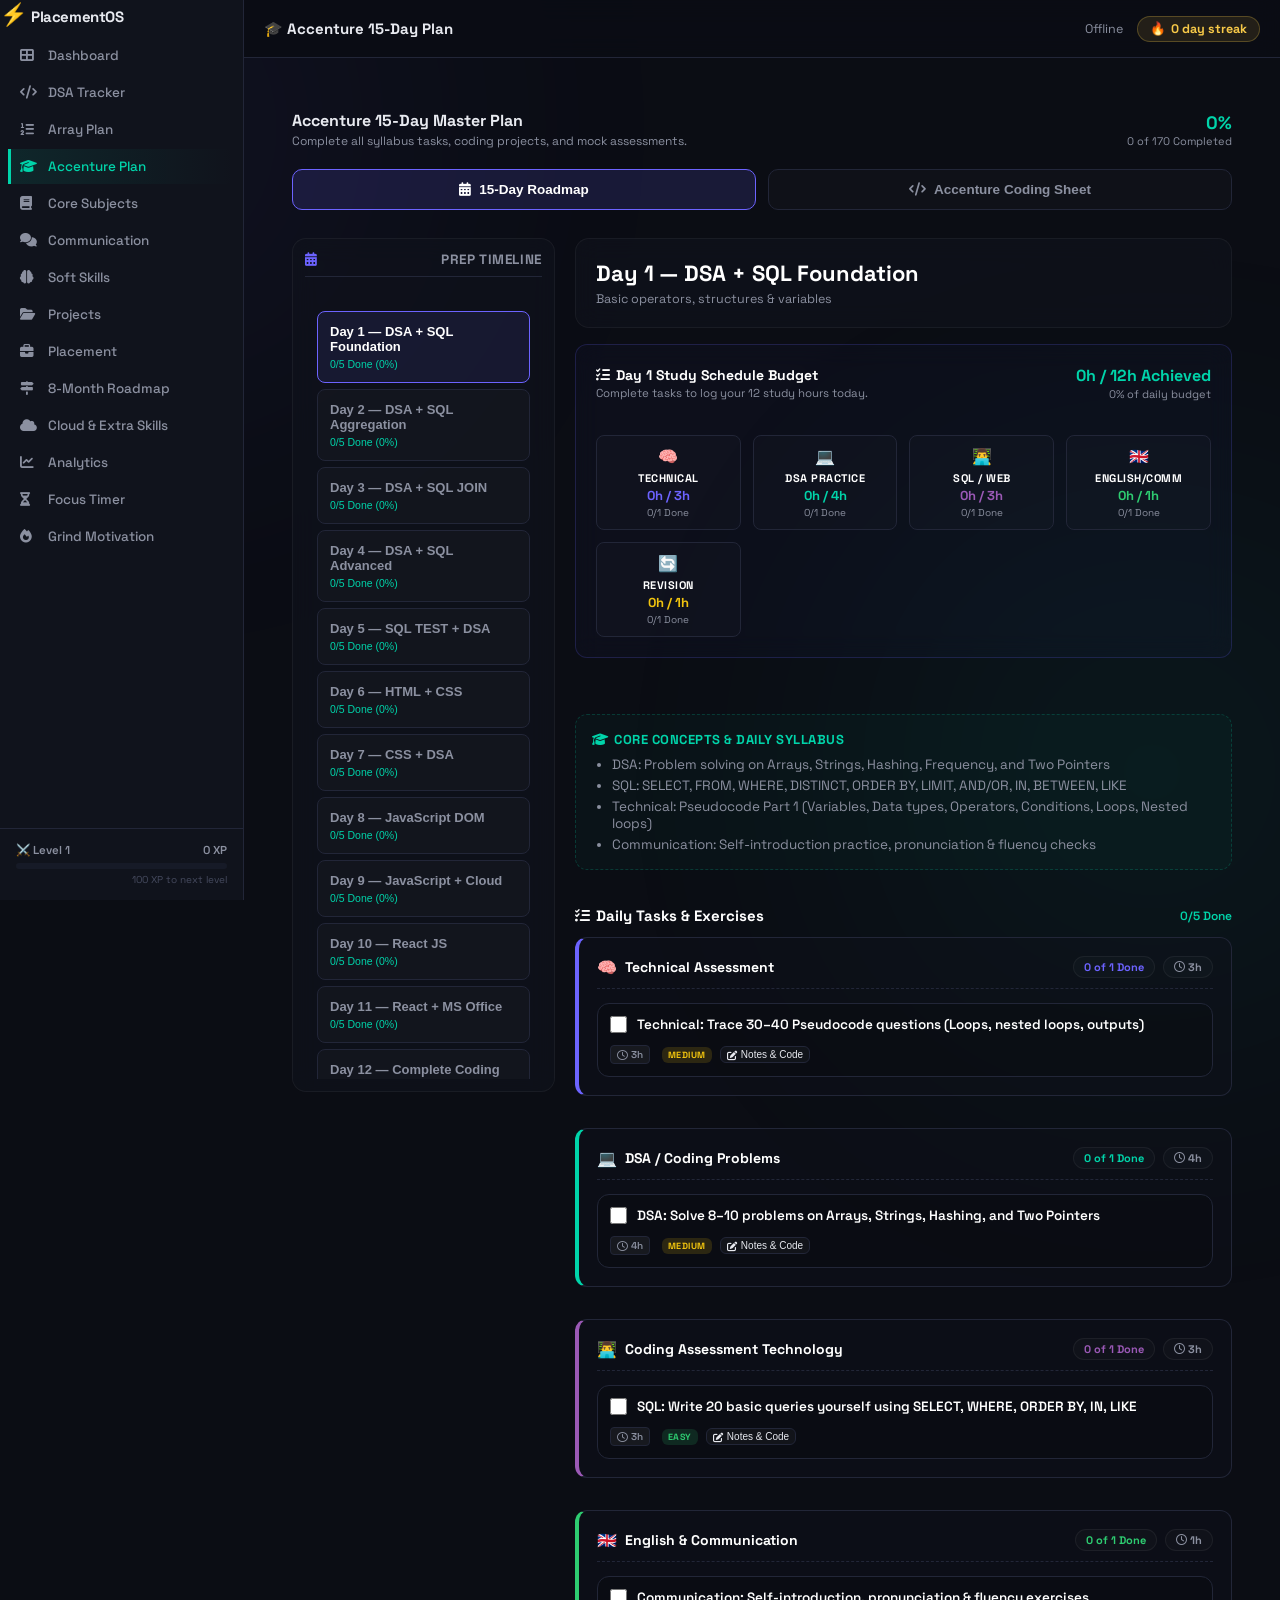
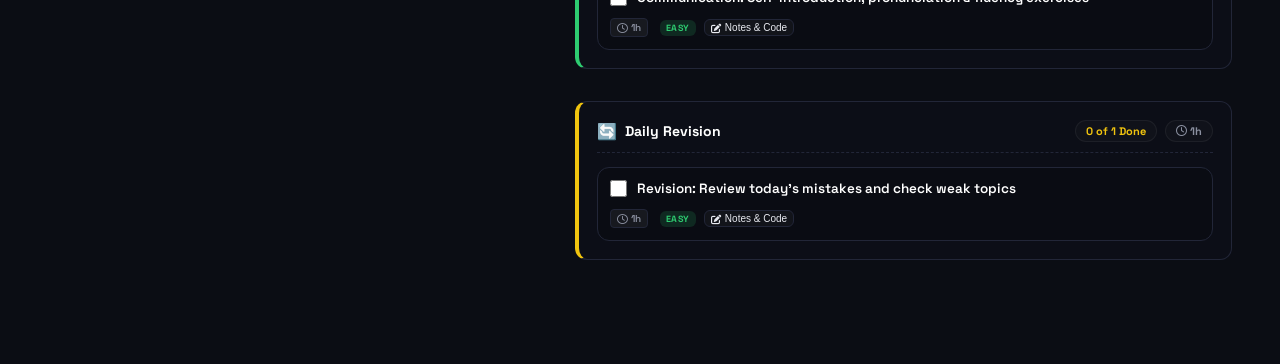
==== commit 09a739e4: "feat: Restructure Accenture prep to 15-Day Master Plan with dynamic hour budget calculators" ====
--- a/accenture-plan.html
+++ b/accenture-plan.html
@@ -3,7 +3,7 @@
 <head>
   <meta charset="UTF-8" />
   <meta name="viewport" content="width=device-width, initial-scale=1.0"/>
-  <title>Accenture 20-Day Prep Plan — PlacementOS</title>
+  <title>Accenture 15-Day Prep Plan — PlacementOS</title>
   <link rel="stylesheet" href="style.css"/>
   <link href="https://fonts.googleapis.com/css2?family=Space+Grotesk:wght@300;400;500;600;700&family=JetBrains+Mono:wght@400;500;700&display=swap" rel="stylesheet"/>
   <link rel="stylesheet" href="https://cdnjs.cloudflare.com/ajax/libs/font-awesome/6.5.0/css/all.min.css"/>
@@ -365,7 +365,7 @@
       color: #fff !important;
     }
     .btn-tab:hover {
-      background: rgba(255,255,255,0.05);
+      background: rgba(255, 255, 255, 0.05);
       color: #fff;
     }
   </style>
@@ -414,7 +414,7 @@
     
     <!-- TOPBAR -->
     <header class="topbar">
-      <div class="topbar-title" id="topbar-title">🎓 Accenture 20-Day Plan</div>
+      <div class="topbar-title" id="topbar-title">🎓 Accenture 15-Day Plan</div>
       <div style="display:flex; align-items:center; gap: 14px;">
         <span class="save-indicator" id="sync-status" style="font-size:12.5px; color:var(--text2); display:flex; align-items:center; gap:6px;">
           <i class="fas fa-cloud"></i> Synced
@@ -432,8 +432,8 @@
       <div class="overall-progress-card">
         <div style="display:flex; justify-content:space-between; align-items:center; flex-wrap:wrap; gap:12px;">
           <div>
-            <h2 style="font-size: 16px; font-weight:700;">Accenture 20-Day Prep Tracker</h2>
-            <p style="font-size:12px; color:var(--text2); margin-top:2px;">Complete all syllabus tasks, mock tests, and hands-on coding sheets.</p>
+            <h2 style="font-size: 16px; font-weight:700;">Accenture 15-Day Master Plan</h2>
+            <p style="font-size:12px; color:var(--text2); margin-top:2px;">Complete all syllabus tasks, coding projects, and mock assessments.</p>
           </div>
           <div style="text-align:right;">
             <div style="font-size: 18px; font-weight:700; color:var(--accent2);" id="overall-pct">0%</div>
@@ -447,7 +447,7 @@
 
       <!-- Tab Buttons Group -->
       <div class="tabs-group">
-        <button class="btn-tab active" id="tab-roadmap-btn" onclick="switchTab('roadmap')"><i class="fas fa-calendar-alt"></i> 20-Day Roadmap</button>
+        <button class="btn-tab active" id="tab-roadmap-btn" onclick="switchTab('roadmap')"><i class="fas fa-calendar-alt"></i> 15-Day Roadmap</button>
         <button class="btn-tab" id="tab-coding-btn" onclick="switchTab('coding')"><i class="fas fa-code"></i> Accenture Coding Sheet</button>
       </div>
 
@@ -472,15 +472,15 @@
             <div class="card" style="padding: 20px;">
               <div style="display:flex; justify-content:space-between; align-items:center; flex-wrap:wrap; gap:12px;">
                 <div>
-                  <h1 style="font-size:22px; font-weight:700; color:#fff;" id="curr-day-title">Day 1 – Pseudocode Fundamentals</h1>
-                  <p style="font-size:12.5px; color:var(--text2); margin-top:4px;" id="curr-day-subtitle">Variables, Loops & Traversal</p>
+                  <h1 style="font-size:22px; font-weight:700; color:#fff;" id="curr-day-title">Day 1 – DSA + SQL Foundation</h1>
+                  <p style="font-size:12.5px; color:var(--text2); margin-top:4px;" id="curr-day-subtitle">Basic operators, structures & variables</p>
                 </div>
               </div>
             </div>
 
             <!-- Interactive Learning Visualizations -->
             <div id="learning-viz-container" style="display:none;">
-              <!-- Render specific visualizations e.g. SQL Join visualizer for Day 5 -->
+              <!-- Render specific visualizations e.g. SQL Join visualizer for Day 3 -->
             </div>
 
             <!-- Daily Schedule Dashboard Card -->
@@ -566,327 +566,277 @@
 <script src="sync.js?v=6"></script>
 
 <script>
-  // 20-Day Accenture Prep structured data (Roadmap contains Technical, Coding (4h Session), English & Revision)
+  // 15-Day Master Plan Syllabus
   const planData = [
     {
       day: 1,
-      title: "Day 1 — Pseudocode Fundamentals",
-      subtitle: "Variables, Loops & Traversal",
+      title: "Day 1 — DSA + SQL Foundation",
+      subtitle: "Basic operators, structures & variables",
       learn: [
-        "Variables, data types, operators & Conditions (Nested conditions)",
-        "Loops (for / while) & Nested loop execution",
-        "Output tracing practice & basic algorithm complexities",
-        "English: Tenses, Self-Introduction, Speak 2 mins on education"
+        "DSA: Problem solving on Arrays, Strings, Hashing, Frequency, and Two Pointers",
+        "SQL: SELECT, FROM, WHERE, DISTINCT, ORDER BY, LIMIT, AND/OR, IN, BETWEEN, LIKE",
+        "Technical: Pseudocode Part 1 (Variables, Data types, Operators, Conditions, Loops, Nested loops)",
+        "Communication: Self-introduction practice, pronunciation & fluency checks"
       ],
       problems: [
-        { id: "ac_d1_t1", difficulty: "medium", time: "5.5h", name: "Pseudocode: Practice 40-50 output tracing questions" },
-        { id: "ac_d1_code", difficulty: "medium", time: "4h", name: "Coding: 4 Hours of Coding Sheet / Array Plan practice" },
-        { id: "ac_d1_t2", difficulty: "easy", time: "1.5h", name: "English: Practice self-introduction and tenses (2 mins speaking)" },
-        { id: "ac_d1_rev", difficulty: "easy", time: "1h", name: "Daily Revision: Review today's mistakes and check weak topics" }
+        { id: "ac_d1_t1", difficulty: "medium", time: "4h", name: "DSA: Solve 8–10 problems on Arrays, Strings, Hashing, and Two Pointers" },
+        { id: "ac_d1_t2", difficulty: "easy", time: "3h", name: "SQL: Write 20 basic queries yourself using SELECT, WHERE, ORDER BY, IN, LIKE" },
+        { id: "ac_d1_t3", difficulty: "medium", time: "3h", name: "Technical: Trace 30–40 Pseudocode questions (Loops, nested loops, outputs)" },
+        { id: "ac_d1_t4", difficulty: "easy", time: "1h", name: "Communication: Self-introduction, pronunciation & fluency exercises" },
+        { id: "ac_d1_rev", difficulty: "easy", time: "1h", name: "Revision: Review today's mistakes and check weak topics" }
       ]
     },
     {
       day: 2,
-      title: "Day 2 — Pseudocode + Bitwise + Recursion",
-      subtitle: "Recursion return values & Bit Operators",
+      title: "Day 2 — DSA + SQL Aggregation",
+      subtitle: "Aggregate queries & loops logic",
       learn: [
-        "Bitwise Operators: &, |, ^, <<, >>",
-        "Recursion tracing, return value computation, recursion trees",
-        "English: Grammar concepts + Mock self-introduction without memorizing"
+        "DSA: Problem solving on Sliding Window, Two Pointers, Arrays, and Strings",
+        "SQL: Aggregate functions (COUNT, SUM, AVG, MIN, MAX), GROUP BY, HAVING (WHERE vs HAVING)",
+        "Technical: Pseudocode Part 2 (Nested loops, Functions, Return values, Recursion tracing, Complexity)",
+        "Communication: Focus on Grammar, Tenses, and Speaking fluency"
       ],
       problems: [
-        { id: "ac_d2_t1", difficulty: "medium", time: "5.5h", name: "Pseudocode: Solve 40-50 Recursion Tracing & Bitwise MCQs" },
-        { id: "ac_d2_code", difficulty: "medium", time: "4h", name: "Coding: 4 Hours of Coding Sheet / Array Plan practice" },
-        { id: "ac_d2_t2", difficulty: "easy", time: "1.5h", name: "English: Practice grammar exercises & flow speaking" },
-        { id: "ac_d2_rev", difficulty: "easy", time: "1h", name: "Daily Revision: Review today's mistakes and check weak topics" }
+        { id: "ac_d2_t1", difficulty: "medium", time: "4h", name: "DSA: Solve 8–10 problems on Sliding Window, Two Pointers, and Arrays/Strings" },
+        { id: "ac_d2_t2", difficulty: "medium", time: "3h", name: "SQL: Write 20–25 queries using COUNT, SUM, GROUP BY, and HAVING clauses" },
+        { id: "ac_d2_t3", difficulty: "medium", time: "3h", name: "Technical: Trace 40 Pseudocode recursion & function return questions" },
+        { id: "ac_d2_t4", difficulty: "easy", time: "1h", name: "Communication: Complete tenses, fluency & pronunciation speaking checks" },
+        { id: "ac_d2_rev", difficulty: "easy", time: "1h", name: "Revision: Review today's mistakes and check weak topics" }
       ]
     },
     {
       day: 3,
-      title: "Day 3 — OOP",
-      subtitle: "Classes, Objects, Constructors & Polymorphism",
+      title: "Day 3 — DSA + SQL JOIN",
+      subtitle: "Relational queries & CS concepts",
       learn: [
-        "Core OOP: Class, Object, Constructor, Access specifiers",
-        "Pillars: Encapsulation, Abstraction, Inheritance, Polymorphism",
-        "Advanced: Overloading, Overriding, Abstract classes",
-        "English: Answer 'Why Accenture?' and explain your degree path"
+        "DSA: Problem solving on Searching, Binary Search, Sorting, and Array algorithms",
+        "SQL: INNER JOIN, LEFT JOIN, RIGHT JOIN, SELF JOIN, Primary/Foreign keys",
+        "Technical: Core CS Programming concepts (Conditions, Functions, Sorting, Searching complexity)",
+        "Communication: Technical speaking (explain project, tenses, graduation path)"
       ],
       problems: [
-        { id: "ac_d3_t1", difficulty: "medium", time: "5.5h", name: "OOP: Complete 50+ MCQ questions on classes, inheritance & virtual functions" },
-        { id: "ac_d3_code", difficulty: "medium", time: "4h", name: "Coding: 4 Hours of Coding Sheet / Array Plan practice" },
-        { id: "ac_d3_t2", difficulty: "easy", time: "1.5h", name: "English: Practice 'Why Accenture?' and explain your engineering degree aloud" },
-        { id: "ac_d3_rev", difficulty: "easy", time: "1h", name: "Daily Revision: Review today's mistakes and check weak topics" }
+        { id: "ac_d3_t1", difficulty: "medium", time: "4h", name: "DSA: Solve 8–10 problems on Searching, Binary Search, and Sorting" },
+        { id: "ac_d3_t2", difficulty: "hard", time: "3h", name: "SQL: Write 20–25 queries combining JOIN + WHERE + GROUP BY + HAVING" },
+        { id: "ac_d3_t3", difficulty: "medium", time: "3h", name: "Technical: Solve 50 programming concepts & complexity MCQs" },
+        { id: "ac_d3_t4", difficulty: "easy", time: "1h", name: "Communication: Practice explaining your college project and graduation studies aloud" },
+        { id: "ac_d3_rev", difficulty: "easy", time: "1h", name: "Revision: Review today's mistakes and check weak topics" }
       ]
     },
     {
       day: 4,
-      title: "Day 4 — SQL Fundamentals",
-      subtitle: "SELECT, WHERE, ORDER BY & Aggregates",
+      title: "Day 4 — DSA + SQL Advanced",
+      subtitle: "Complex subqueries & Object Oriented concepts",
       learn: [
-        "SQL Select queries, filtering with WHERE, sorting with ORDER BY, pagination with LIMIT",
-        "Aggregations: COUNT(), SUM(), AVG(), MAX(), MIN()",
-        "English: Practice structure explaining your graduation final-year project"
+        "DSA: Problem solving on Matrix traversals, Spiral Matrix, Diagonal scans, and Stacks",
+        "SQL: Subqueries, Nested queries, CASE statements, NULL checks (IS NULL / IS NOT NULL), UNION basics",
+        "Technical: Object Oriented Programming (Class, Object, Constructor, Encapsulation, Abstraction, Pillars)",
+        "Communication: Speak and explain OOP concepts aloud without memorizing"
       ],
       problems: [
-        { id: "ac_d4_t1", difficulty: "easy", time: "5.5h", name: "SQL: Write 20-30 basic queries containing filters, aggregates & sorting" },
-        { id: "ac_d4_code", difficulty: "medium", time: "4h", name: "Coding: 4 Hours of Coding Sheet / Array Plan practice" },
-        { id: "ac_d4_t2", difficulty: "easy", time: "1.5h", name: "English: Complete a 3-minute explanation session of your project" },
-        { id: "ac_d4_rev", difficulty: "easy", time: "1h", name: "Daily Revision: Review today's mistakes and check weak topics" }
+        { id: "ac_d4_t1", difficulty: "medium", time: "4h", name: "DSA: Solve 8 problems on Matrix traversals, Spiral matrix, and basic Stack" },
+        { id: "ac_d4_t2", difficulty: "hard", time: "3h", name: "SQL: Write 20 queries involving Subqueries, CASE, and UNION statements" },
+        { id: "ac_d4_t3", difficulty: "medium", time: "3h", name: "Technical: Solve 50 OOP MCQs (access specifiers, constructor inheritance, virtual functions)" },
+        { id: "ac_d4_t4", difficulty: "easy", time: "1h", name: "Communication: Record yourself explaining all four OOP pillars aloud (2 mins)" },
+        { id: "ac_d4_rev", difficulty: "easy", time: "1h", name: "Revision: Review today's mistakes and check weak topics" }
       ]
     },
     {
       day: 5,
-      title: "Day 5 — SQL Advanced",
-      subtitle: "GROUP BY, HAVING & Joins",
+      title: "Day 5 — SQL TEST + DSA",
+      subtitle: "Timed query test & Network OSI layers",
       learn: [
-        "Aggregation grouping: GROUP BY and GROUP filter HAVING",
-        "Relational Joins: INNER JOIN, LEFT JOIN, RIGHT JOIN, FULL OUTER JOIN",
-        "Combining queries: JOIN + WHERE + GROUP BY + HAVING + ORDER BY"
+        "DSA: Timed practice covering Arrays, Strings, Hashing, Two Pointers, and Sliding Window",
+        "SQL: Full 60-minute timed query test (20-25 questions) under test conditions",
+        "Technical: Computer Networks OSI Model 7 layers, TCP/IP vs OSI model, LAN/WAN, MAC addresses",
+        "Communication: Explain difference between TCP and UDP aloud in English"
       ],
       problems: [
-        { id: "ac_d5_t1", difficulty: "medium", time: "3.5h", name: "SQL: Practice 20+ query combinations using JOINs and GROUP BY clauses" },
-        { id: "ac_d5_t2", difficulty: "medium", time: "2h", name: "SQL Mock: Complete 1 timed SQL database query assessment" },
-        { id: "ac_d5_code", difficulty: "medium", time: "4h", name: "Coding: 4 Hours of Coding Sheet / Array Plan practice" },
-        { id: "ac_d5_t3", difficulty: "easy", time: "1.5h", name: "English: Technical explanation speaking practice" },
-        { id: "ac_d5_rev", difficulty: "easy", time: "1h", name: "Daily Revision: Review today's mistakes and check weak topics" }
+        { id: "ac_d5_t1", difficulty: "hard", time: "4h", name: "DSA: Solve 10 timed mixed problems under time constraints" },
+        { id: "ac_d5_t2", difficulty: "hard", time: "3h", name: "SQL: Complete 60-min timed SQL test (20-25 queries) & analyze mistakes" },
+        { id: "ac_d5_t3", difficulty: "medium", time: "3h", name: "Technical: Solve 40-50 Networks MCQs (OSI layers & devices)" },
+        { id: "ac_d5_t4", difficulty: "easy", time: "1h", name: "Communication: Speak on OSI Model and TCP vs UDP (2 mins)" },
+        { id: "ac_d5_rev", difficulty: "easy", time: "1h", name: "Revision: Review today's mistakes and check weak topics" }
       ]
     },
     {
       day: 6,
       title: "Day 6 — HTML + CSS",
-      subtitle: "Layouts, Flexbox & Forms",
+      subtitle: "Web structures & Network protocols",
       learn: [
-        "HTML: Basics, structural tags, forms, input types, tables, labels, buttons",
-        "CSS: Selectors, box model, margins/paddings, display types, Flexbox grid system",
-        "English: Grammar correction exercises + basic HR question preparation"
+        "DSA: Problem solving on Stack, Queue, Linked List basics, and Arrays/Strings",
+        "SQL/Frontend: HTML structures, headings, links, forms, input types, CSS selectors, margins, box model",
+        "Technical: Networks protocols (DNS, DHCP, HTTP, HTTPS, common protocols: 80, 443, 53, 22, 21)",
+        "Communication: Technical speaking and grammar corrections"
       ],
       problems: [
-        { id: "ac_d6_t1", difficulty: "easy", time: "5.5h", name: "Web: Code a standard webpage mock containing input forms, lists, and CSS Flexbox layout" },
-        { id: "ac_d6_code", difficulty: "medium", time: "4h", name: "Coding: 4 Hours of Coding Sheet / Array Plan practice" },
-        { id: "ac_d6_t2", difficulty: "easy", time: "1.5h", name: "English: Complete 20 grammar MCQs & prepare answers for basic HR queries" },
-        { id: "ac_d6_rev", difficulty: "easy", time: "1h", name: "Daily Revision: Review today's mistakes and check weak topics" }
+        { id: "ac_d6_t1", difficulty: "medium", time: "4h", name: "DSA: Solve 8 problems on Stack, Queue, and Linked List basics" },
+        { id: "ac_d6_t2", difficulty: "easy", time: "3h", name: "HTML/CSS: Build a mockup query/details page from scratch using forms & CSS box model" },
+        { id: "ac_d6_t3", difficulty: "medium", time: "3h", name: "Technical: Solve 50 Networks MCQs (ports, HTTP states & routing protocols)" },
+        { id: "ac_d6_t4", difficulty: "easy", time: "1h", name: "Communication: Practice speaking on network ports and protocols" },
+        { id: "ac_d6_rev", difficulty: "easy", time: "1h", name: "Revision: Review today's mistakes and check weak topics" }
       ]
     },
     {
       day: 7,
-      title: "Day 7 — JavaScript DOM",
-      subtitle: "Interactivity & Validation",
+      title: "Day 7 — CSS + DSA",
+      subtitle: "Flexbox layout & Network security",
       learn: [
-        "DOM Selectors: getElementById, querySelector",
-        "Interactivity: addEventListener, updating textContent/innerHTML, dynamic styling",
-        "Event flows: Input inputs -> trigger button click -> JS validations -> update DOM styling"
+        "DSA: Mixed DSA problem solving on Arrays, Strings, Hashing, Searching, Sorting, and Matrix",
+        "SQL/Frontend: CSS Flexbox, Grid basics, Position, Width/Height, Responsive layout principles",
+        "Technical: Network Security basics (CIA Triad, Symmetric vs Asymmetric keys, Firewalls, VPN)",
+        "Communication: English pronunciation, voice articulation & fluency checks"
       ],
       problems: [
-        { id: "ac_d7_t1", difficulty: "medium", time: "5.5h", name: "JS: Code a dynamic form validation script (check email, password strength, empty inputs)" },
-        { id: "ac_d7_code", difficulty: "medium", time: "4h", name: "Coding: 4 Hours of Coding Sheet / Array Plan practice" },
-        { id: "ac_d7_t2", difficulty: "easy", time: "1.5h", name: "English: Practice explaining your completed JS validation logic in English" },
-        { id: "ac_d7_rev", difficulty: "easy", time: "1h", name: "Daily Revision: Review today's mistakes and check weak topics" }
+        { id: "ac_d7_t1", difficulty: "medium", time: "4h", name: "DSA: Solve 10 problems on Arrays, Strings, Hashing, and Matrix" },
+        { id: "ac_d7_t2", difficulty: "medium", time: "3h", name: "CSS: Code one completely responsive Flexbox layout from scratch" },
+        { id: "ac_d7_t3", difficulty: "medium", time: "3h", name: "Technical: Solve 50 Security MCQs (encryption keys & cryptography)" },
+        { id: "ac_d7_t4", difficulty: "easy", time: "1h", name: "Communication: Pronunciation and fluency speaking practice" },
+        { id: "ac_d7_rev", difficulty: "easy", time: "1h", name: "Revision: Review today's mistakes and check weak topics" }
       ]
     },
     {
       day: 8,
-      title: "Day 8 — Computer Networks",
-      subtitle: "OSI Model & Core Protocols",
+      title: "Day 8 — JavaScript DOM",
+      subtitle: "Browser scripts & Threat mitigation",
       learn: [
-        "OSI Model: All 7 layers (Physical to Application) & functions",
-        "Protocols: TCP/IP stack, TCP vs UDP comparison, IP routing, DNS resolver, HTTP/HTTPS",
-        "Port mappings: HTTP (80), HTTPS (443), SSH (22), DNS (53), FTP (21)"
+        "DSA: Problem solving on Arrays, Strings, Hashing, Two Pointers, and Sliding Window",
+        "SQL/Frontend: JavaScript basics (Variables, Loops, DOM selectors: querySelector, Events, addEventListener)",
+        "Technical: Security threats (Virus, Worms, Phishing, Spoofing, WEP/WPA protocols)",
+        "Communication: English listening and speaking checks"
       ],
       problems: [
-        { id: "ac_d8_t1", difficulty: "medium", time: "5.5h", name: "CN: Solve 50+ Computer Networks port & OSI Layer questions" },
-        { id: "ac_d8_code", difficulty: "medium", time: "4h", name: "Coding: 4 Hours of Coding Sheet / Array Plan practice" },
-        { id: "ac_d8_t2", difficulty: "easy", time: "1.5h", name: "English: Record yourself explaining the difference between TCP and UDP (2 mins)" },
-        { id: "ac_d8_rev", difficulty: "easy", time: "1h", name: "Daily Revision: Review today's mistakes and check weak topics" }
+        { id: "ac_d8_t1", difficulty: "medium", time: "4h", name: "DSA: Solve 8–10 problems on Arrays, Strings, and Two Pointers" },
+        { id: "ac_d8_t2", difficulty: "medium", time: "3h", name: "JS: Build an interactive page (Input -> Button click -> DOM validation -> Output)" },
+        { id: "ac_d8_t3", difficulty: "medium", time: "3h", name: "Technical: Solve 50 Security MCQs (threat types & Wi-Fi encryption schemas)" },
+        { id: "ac_d8_t4", difficulty: "easy", time: "1h", name: "Communication: Complete English speaking/listening checks" },
+        { id: "ac_d8_rev", difficulty: "easy", time: "1h", name: "Revision: Review today's mistakes and check weak topics" }
       ]
     },
     {
       day: 9,
-      title: "Day 9 — Wi-Fi Security + Encryption",
-      subtitle: "Network Defenses & Cryptography",
+      title: "Day 9 — JavaScript + Cloud",
+      subtitle: "ES6 arrays & Cloud deployment models",
       learn: [
-        "Wi-Fi Cryptography: WEP, WPA, WPA2, WPA3 security schemas",
-        "Encryption: Symmetric vs Asymmetric cryptography keys",
-        "Core Security: Authentication, authorization, firewalls, network routing defenses"
+        "DSA: Problem solving on Binary Search, Sorting, Matrix, and Stacks/Queues",
+        "SQL/Frontend: ES6 JavaScript array methods (map, filter, reduce), JSON payloads, Form validations",
+        "Technical: Cloud Computing basics (Public, Private, Hybrid, IaaS, PaaS, SaaS, VM virtualization, storage)",
+        "Communication: Explain Cloud service models and VM virtualization aloud in English"
       ],
       problems: [
-        { id: "ac_d9_t1", difficulty: "medium", time: "5.5h", name: "Security: Complete 50+ encryption & network security MCQs" },
-        { id: "ac_d9_code", difficulty: "medium", time: "4h", name: "Coding: 4 Hours of Coding Sheet / Array Plan practice" },
-        { id: "ac_d9_t2", difficulty: "easy", time: "1.5h", name: "English: Explain Symmetric vs Asymmetric encryption aloud" },
-        { id: "ac_d9_rev", difficulty: "easy", time: "1h", name: "Daily Revision: Review today's mistakes and check weak topics" }
+        { id: "ac_d9_t1", difficulty: "medium", time: "4h", name: "DSA: Solve 8–10 problems on Binary Search, Matrix, and Stack/Queue" },
+        { id: "ac_d9_t2", difficulty: "medium", time: "3h", name: "JS: Code an interactive page containing Form validation & array map/filter" },
+        { id: "ac_d9_t3", difficulty: "medium", time: "3h", name: "Technical: Solve 50 Cloud MCQs (service models & VM virtualization)" },
+        { id: "ac_d9_t4", difficulty: "easy", time: "1h", name: "Communication: Speak on Cloud service models (IaaS/PaaS/SaaS) for 2 minutes" },
+        { id: "ac_d9_rev", difficulty: "easy", time: "1h", name: "Revision: Review today's mistakes and check weak topics" }
       ]
     },
     {
       day: 10,
-      title: "Day 10 — Cloud + DevOps",
-      subtitle: "Service Models & Pipelines",
+      title: "Day 10 — React JS",
+      subtitle: "React components & Cloud architecture",
       learn: [
-        "Cloud Service Models: IaaS, PaaS, SaaS, Deployment models (Public, Private, Hybrid)",
-        "Git commands: clone, add, commit, push, pull, branch, merge, conflict resolutions",
-        "DevOps: Continuous Integration (CI), Continuous Deployment (CD), Build pipelines"
+        "DSA: Timed practice covering mixed DSA questions",
+        "SQL/Frontend: React basics (JSX, components, props, state, useState hook, conditional rendering, lists mapping)",
+        "Technical: Cloud concepts (Scalability, Elasticity, Availability, Containers, AWS/Azure/GCP providers)",
+        "Communication: Technical speaking practice (explain useState state management)"
       ],
       problems: [
-        { id: "ac_d10_t1", difficulty: "medium", time: "5.5h", name: "Cloud/Git: Complete 50+ cloud computing, Git commands & DevOps pipelines MCQs" },
-        { id: "ac_d10_code", difficulty: "medium", time: "4h", name: "Coding: 4 Hours of Coding Sheet / Array Plan practice" },
-        { id: "ac_d10_t2", difficulty: "easy", time: "1.5h", name: "English: Speak on 'What is cloud computing?' for 2 minutes" },
-        { id: "ac_d10_rev", difficulty: "easy", time: "1h", name: "Daily Revision: Review today's mistakes and check weak topics" }
+        { id: "ac_d10_t1", difficulty: "hard", time: "4h", name: "DSA: Solve 10 timed mixed problems under test constraints" },
+        { id: "ac_d10_t2", difficulty: "hard", time: "3h", name: "React: Code a simple React application (Todo list or Counter) using useState" },
+        { id: "ac_d10_t3", difficulty: "medium", time: "3h", name: "Technical: Solve 50 Cloud MCQs (containers, AWS/Azure/GCP infrastructure)" },
+        { id: "ac_d10_t4", difficulty: "easy", time: "1h", name: "Communication: Explain React state vs props in English aloud" },
+        { id: "ac_d10_rev", difficulty: "easy", time: "1h", name: "Revision: Review today's mistakes and check weak topics" }
       ]
     },
     {
       day: 11,
-      title: "Day 11 — Excel + Word + PowerPoint",
-      subtitle: "Office Applications Mastery",
+      title: "Day 11 — React + MS Office",
+      subtitle: "Forms validation & Excel/Word MCQs",
       learn: [
-        "MS Excel: IF, VLOOKUP, INDEX, MATCH, CONCATENATE, Absolute/Relative references ($A$1)",
-        "MS Word: Mail Merge, paragraph styling, shortcut keys",
-        "MS PowerPoint: Slide layouts, templates, transitions, presenter mode, shortcuts"
+        "DSA: Problem solving on weak DSA areas",
+        "SQL/Frontend: React forms, lists, components communication, and basic useEffect hook",
+        "Technical: MS Office Suite (Excel IF/VLOOKUP/INDEX/Absolute values, Word mail merge, PowerPoint shortcuts)",
+        "Communication: Written English checks & grammar reviews"
       ],
       problems: [
-        { id: "ac_d11_t1", difficulty: "medium", time: "5.5h", name: "MS Office: Solve 60+ Excel formulas & Word/PowerPoint shortcut keys MCQs" },
-        { id: "ac_d11_code", difficulty: "medium", time: "4h", name: "Coding: 4 Hours of Coding Sheet / Array Plan practice" },
-        { id: "ac_d11_t2", difficulty: "easy", time: "1.5h", name: "English: Answer mock HR questions (Strengths, Weaknesses, Goals)" },
-        { id: "ac_d11_rev", difficulty: "easy", time: "1h", name: "Daily Revision: Review today's mistakes and check weak topics" }
+        { id: "ac_d11_t1", difficulty: "medium", time: "4h", name: "DSA: Solve 8–10 problems on weak DSA areas" },
+        { id: "ac_d11_t2", difficulty: "hard", time: "3h", name: "React: Code a multi-component React page with forms & conditional rendering" },
+        { id: "ac_d11_t3", difficulty: "medium", time: "3h", name: "Technical: Solve 60 MS Office MCQs (Excel formulas & Word/PPT keys)" },
+        { id: "ac_d11_t4", difficulty: "easy", time: "1h", name: "Communication: Practice written English mock questions" },
+        { id: "ac_d11_rev", difficulty: "easy", time: "1h", name: "Revision: Review today's mistakes and check weak topics" }
       ]
     },
     {
       day: 12,
-      title: "Day 12 — OS + Hardware",
-      subtitle: "Processes, Memory & Architecture",
+      title: "Day 12 — Complete Coding Revision",
+      subtitle: "Combined practice rotation",
       learn: [
-        "OS Concepts: Process vs Thread, Process scheduling algorithms, Deadlocks, Memory allocation",
-        "Hardware basics: CPU, cache memories, RAM modules, HDD/SSD storage, I/O ports"
+        "DSA: Solve 10-12 mixed problems across all high-priority DSA topics",
+        "SQL/Frontend: Rotated coding session (1 hour SQL queries, 1 hour Frontend responsive task, 1 hour Python algorithms)",
+        "Technical: Full syllabus technical review (OOP, Pseudocode, Networks, Cloud, Security, MS Office)",
+        "Communication: HR interview mock verbal drills"
       ],
       problems: [
-        { id: "ac_d12_t1", difficulty: "medium", time: "5.5h", name: "OS: Solve 50+ process scheduling, deadlock & memory paging MCQs" },
-        { id: "ac_d12_code", difficulty: "medium", time: "4h", name: "Coding: 4 Hours of Coding Sheet / Array Plan practice" },
-        { id: "ac_d12_t2", difficulty: "easy", time: "1.5h", name: "English: Describe how process scheduling works in English" },
-        { id: "ac_d12_rev", difficulty: "easy", time: "1h", name: "Daily Revision: Review today's mistakes and check weak topics" }
+        { id: "ac_d12_t1", difficulty: "hard", time: "4h", name: "DSA: Solve 10–12 mixed problems across all high-priority topics" },
+        { id: "ac_d12_t2", difficulty: "hard", time: "3h", name: "Coding: Practice rotated rotation (1h SQL queries, 1h Frontend task, 1h Python)" },
+        { id: "ac_d12_t3", difficulty: "hard", time: "3h", name: "Technical: Solve 100 mixed MCQs under timed test conditions" },
+        { id: "ac_d12_t4", difficulty: "easy", time: "1h", name: "Communication: Conduct a final verbal interview simulation" },
+        { id: "ac_d12_rev", difficulty: "easy", time: "1h", name: "Revision: Review mistake notebook and logs" }
       ]
     },
     {
       day: 13,
-      title: "Day 13 — Technical Consolidation",
-      subtitle: "MCQ Comprehensive Review",
+      title: "Day 13 — Technical Mock",
+      subtitle: "45-minute MCQ simulation",
       learn: [
-        "Review mistakes made in all technical topics so far",
-        "Solve a mixed MCQ pool containing Pseudocode, OOP, SQL, CN, Cloud, OS, Security, Excel",
-        "Target: 100+ mixed MCQs under test conditions"
+        "DSA: Review and solve problems in identified weak topics",
+        "SQL/Frontend: Combined SQL + Frontend mock coding tasks",
+        "Technical: 45-minute timed Technical Assessment simulation (Common Apps, MS Office, Pseudocode, CN, Security, Cloud)",
+        "Communication: Technical speaking and HR final checks"
       ],
       problems: [
-        { id: "ac_d13_t1", difficulty: "hard", time: "5.5h", name: "Mock: Complete 100+ comprehensive mixed MCQs assessment" },
-        { id: "ac_d13_code", difficulty: "medium", time: "4h", name: "Coding: 4 Hours of Coding Sheet / Array Plan practice" },
-        { id: "ac_d13_t2", difficulty: "easy", time: "1.5h", name: "English: Conduct a mock HR interview walkthrough" },
-        { id: "ac_d13_rev", difficulty: "easy", time: "1h", name: "Daily Revision: Review today's mistakes and check weak topics" }
+        { id: "ac_d13_t1", difficulty: "medium", time: "4h", name: "DSA: Solve 8–10 problems focusing strictly on weak topics" },
+        { id: "ac_d13_t2", difficulty: "medium", time: "2h", name: "Coding: Solve mixed Python, SQL & Frontend queries" },
+        { id: "ac_d13_t3", difficulty: "hard", time: "4h", name: "Technical: Simulate 45-minute Technical Mock (MCQs pool & mistake analysis)" },
+        { id: "ac_d13_t4", difficulty: "easy", time: "1h", name: "Communication: HR verbal interview drills" },
+        { id: "ac_d13_rev", difficulty: "easy", time: "1h", name: "Revision: Review today's mistakes and check weak topics" }
       ]
     },
     {
       day: 14,
-      title: "Day 14 — Hands-on Consolidation 🔥",
-      subtitle: "Assessment Simulation",
+      title: "Day 14 — Coding Mock",
+      subtitle: "60-minute timed coding simulation",
       learn: [
-        "Simulate practical assessments: SQL queries, HTML/CSS/JS layouts",
-        "Absolutely no searching on Google, ChatGPT, or using notes",
-        "Target optimal layouts, clean queries, and correct logic"
+        "DSA: Re-solve previously failed coding questions",
+        "SQL/Frontend: 60-minute timed Coding Mock simulation (3 questions: 1 Python/DSA, 1 SQL, 1 Frontend) + analysis",
+        "Technical: Mixed Technical assessment MCQ review",
+        "Communication: HR verbal mocks & fluency checks"
       ],
       problems: [
-        { id: "ac_d14_t1", difficulty: "hard", time: "2.5h", name: "SQL: Solve 2 complex query problems under time constraint" },
-        { id: "ac_d14_t2", difficulty: "hard", time: "3h", name: "Web: Code a complete interactive web interface without helpers (60 mins)" },
-        { id: "ac_d14_code", difficulty: "medium", time: "4h", name: "Coding: 4 Hours of Coding Sheet / Array Plan practice" },
-        { id: "ac_d14_t3", difficulty: "hard", time: "1.5h", name: "English: Record yourself explaining one technical design" },
-        { id: "ac_d14_rev", difficulty: "easy", time: "1h", name: "Daily Revision: Review today's mistakes and check weak topics" }
+        { id: "ac_d14_t1", difficulty: "medium", time: "3h", name: "DSA: Re-solve previously failed coding questions" },
+        { id: "ac_d14_t2", difficulty: "hard", time: "4h", name: "Coding: Simulate 60-min Coding Mock (1 Python/DSA, 1 SQL, 1 Frontend) + analysis" },
+        { id: "ac_d14_t3", difficulty: "medium", time: "3h", name: "Technical: Complete final Technical Assessment Mock MCQs" },
+        { id: "ac_d14_t4", difficulty: "easy", time: "1h", name: "Communication: Verbal communication mocks" },
+        { id: "ac_d14_rev", difficulty: "easy", time: "1h", name: "Revision: Review today's mistakes and check weak topics" }
       ]
     },
     {
       day: 15,
-      title: "Day 15 — Technical Mock #1",
-      subtitle: "Full-Length MCQ Simulation",
+      title: "Day 15 — Final Simulation",
+      subtitle: "Complete assessment runs",
       learn: [
-        "Simulate full-length technical test (60 mins)",
-        "Topics: Pseudocode, OOP, Networks, Security, Cloud, OS, MS Office",
-        "Review and trace every wrong answer in detail"
+        "Simulate full assessment sequence: 45-min Technical MCQs, 60-min Coding (3 questions), and 30-min English communication mock",
+        "DSA: Review high priority DSA areas (Arrays, Strings, Hashing) and re-solve mistakes",
+        "SQL/Frontend: Core revision of Python functions, SQL joins/aggregates, HTML/CSS layouts, and React useState templates",
+        "Communication: Final verbal check session"
       ],
       problems: [
-        { id: "ac_d15_t1", difficulty: "hard", time: "5.5h", name: "Simulation: Technical Mock 1 (90+ questions, timed)" },
-        { id: "ac_d15_code", difficulty: "medium", time: "4h", name: "Coding: 4 Hours of Coding Sheet / Array Plan practice" },
-        { id: "ac_d15_t2", difficulty: "easy", time: "1.5h", name: "English: Practice speaking clearly about your technical skills" },
-        { id: "ac_d15_rev", difficulty: "easy", time: "1h", name: "Daily Revision: Review today's mistakes and check weak topics" }
-      ]
-    },
-    {
-      day: 16,
-      title: "Day 16 — Hands-on Mock #1",
-      subtitle: "Practical Exam Run",
-      learn: [
-        "Simulate the practical hands-on assessments",
-        "Code 2 SQL database joins/aggregation queries + 1 JS page",
-        "Track time spent on each sub-topic"
-      ],
-      problems: [
-        { id: "ac_d16_t1", difficulty: "hard", time: "5.5h", name: "Simulation: Timed SQL & Web mock exam (45 mins)" },
-        { id: "ac_d16_code", difficulty: "medium", time: "4h", name: "Coding: 4 Hours of Coding Sheet / Array Plan practice" },
-        { id: "ac_d16_t2", difficulty: "medium", time: "1.5h", name: "English: Practice responding to technical scenarios" },
-        { id: "ac_d16_rev", difficulty: "easy", time: "1h", name: "Daily Revision: Review today's mistakes and check weak topics" }
-      ]
-    },
-    {
-      day: 17,
-      title: "Day 17 — Weakness Day",
-      subtitle: "Error Log Target",
-      learn: [
-        "Dedicate time entirely to your lowest-scoring topics from Mocks",
-        "Practice JOIN queries, recursion trees, or networks port mappings"
-      ],
-      problems: [
-        { id: "ac_d17_t1", difficulty: "medium", time: "5.5h", name: "Technical: Review and resolve 50+ MCQs in your weakest areas" },
-        { id: "ac_d17_code", difficulty: "medium", time: "4h", name: "Coding: 4 Hours of Coding Sheet / Array Plan practice" },
-        { id: "ac_d17_t2", difficulty: "easy", time: "1.5h", name: "English: Refine and speak answers to difficult HR queries" },
-        { id: "ac_d17_rev", difficulty: "easy", time: "1h", name: "Daily Revision: Review today's mistakes and check weak topics" }
-      ]
-    },
-    {
-      day: 18,
-      title: "Day 18 — Full Assessment Simulation 🔥",
-      subtitle: "Accenture Simulation Mode",
-      learn: [
-        "Simulate the complete Accenture exam (Technical MCQs + Hands-on queries)",
-        "Strict timings, no outside resources allowed",
-        "Analyze mistakes and note areas of delay"
-      ],
-      problems: [
-        { id: "ac_d18_t1", difficulty: "hard", time: "5.5h", name: "Exam: Full Accenture simulation (combined MCQs + Web/SQL)" },
-        { id: "ac_d18_code", difficulty: "medium", time: "4h", name: "Coding: 4 Hours of Coding Sheet / Array Plan practice" },
-        { id: "ac_d18_t2", difficulty: "medium", time: "1.5h", name: "English: Perform mock HR interview recording" },
-        { id: "ac_d18_rev", difficulty: "easy", time: "1h", name: "Daily Revision: Review today's mistakes and check weak topics" }
-      ]
-    },
-    {
-      day: 19,
-      title: "Day 19 — Final Mock 🔥🔥",
-      subtitle: "Peak Performance Tuning",
-      learn: [
-        "Aim for speed, accuracy, and clean query syntax",
-        "Test final preparedness on comprehensive mock",
-        "Analyze mistake logs one last time"
-      ],
-      problems: [
-        { id: "ac_d19_t1", difficulty: "hard", time: "5.5h", name: "Final Mock: Full-length exam simulation" },
-        { id: "ac_d19_code", difficulty: "medium", time: "4h", name: "Coding: 4 Hours of Coding Sheet / Array Plan practice" },
-        { id: "ac_d19_t2", difficulty: "medium", time: "1.5h", name: "English: Final HR verbal checks" },
-        { id: "ac_d19_rev", difficulty: "easy", time: "1h", name: "Daily Revision: Review today's mistakes and check weak topics" }
-      ]
-    },
-    {
-      day: 20,
-      title: "Day 20 — Final Revision",
-      subtitle: "Mistake Notebook Checks",
-      learn: [
-        "NO new learning topics today",
-        "Review mistake logs, SQL join cheat sheets, networks ports table, and OOP templates"
-      ],
-      problems: [
-        { id: "ac_d20_t1", difficulty: "medium", time: "5.5h", name: "Revision: Go through your mistake notebook & coding notes" },
-        { id: "ac_d20_code", difficulty: "medium", time: "4h", name: "Coding: 4 Hours of Coding Sheet / Array Plan practice" },
-        { id: "ac_d20_t2", difficulty: "easy", time: "1.5h", name: "English: Speak confidently on all classic HR questions" },
-        { id: "ac_d20_rev", difficulty: "easy", time: "1h", name: "Daily Revision: Review today's mistakes and check weak topics" }
+        { id: "ac_d15_t1", difficulty: "medium", time: "3h", name: "DSA: Final high-priority DSA review & re-solve mistakes" },
+        { id: "ac_d15_t2", difficulty: "medium", time: "2h", name: "Coding: Review Python lists/dicts, SQL aggregates/joins, and CSS layouts" },
+        { id: "ac_d15_t3", difficulty: "hard", time: "4h", name: "Technical: Review pseudocode, OSI ports, encryption, cloud models & Excel" },
+        { id: "ac_d15_t4", difficulty: "easy", time: "1h", name: "Communication: Final English verbal check session" },
+        { id: "ac_d15_rev", difficulty: "easy", time: "1h", name: "Revision: Final review of your mistake notebook only" },
+        { id: "ac_d15_sim", difficulty: "hard", time: "1h", name: "Technical: Complete full assessment sequence simulation" }
       ]
     }
   ];
@@ -1048,9 +998,9 @@
       problems: [
         { id: "ac_c_rec1", difficulty: "medium", time: "45m", name: "LC 50 — Pow(x, n)", url: "https://leetcode.com/problems/powx-n/" },
         { id: "ac_c_rec2", difficulty: "medium", time: "45m", name: "LC 78 — Subsets", url: "https://leetcode.com/problems/subsets/" },
-        { id: "ac_c_rec_c1", difficulty: "easy", time: "1h", name: "Concept: Recursively solve Factorial & Fibonacci" },
-        { id: "ac_c_rec_c2", difficulty: "easy", time: "1h", name: "Concept: Recursively find Sum of digits & Sum of N numbers" },
-        { id: "ac_c_rec_c3", difficulty: "easy", time: "1h", name: "Concept: Recursively reverse a string (helps tracing)" }
+        { id: "ac_c_rec_c1", difficulty: "easy", time: "1h", name: "Concept: Practice Prime Checking, LCM & Factorial implementation" },
+        { id: "ac_c_rec_c2", difficulty: "easy", time: "1h", name: "Concept: Practice Fibonacci series & Armstrong Numbers" },
+        { id: "ac_c_rec_c3", difficulty: "easy", time: "1h", name: "Concept: Sum of digits, Reverse digits & modulo manipulation" }
       ]
     },
     {
@@ -1092,6 +1042,25 @@
   let activeDay = 1;
   let activeTab = 'roadmap';
   let activeTopic = 'arrays';
+
+  // Utility to parse any time string into numeric hours
+  function parseTimeStrToHours(timeStr) {
+    if (!timeStr) return 0;
+    const lower = timeStr.toLowerCase().trim();
+    if (lower.endsWith('hrs') || lower.endsWith('hours')) {
+      const match = lower.match(/^([0-9.]+)\s*(hrs|hours)/);
+      return match ? parseFloat(match[1]) : parseFloat(lower) || 0;
+    }
+    if (lower.endsWith('hr') || lower.endsWith('hour') || lower.endsWith('h')) {
+      const match = lower.match(/^([0-9.]+)\s*(hr|hour|h)/);
+      return match ? parseFloat(match[1]) : parseFloat(lower) || 0;
+    }
+    if (lower.endsWith('m') || lower.endsWith('mins') || lower.endsWith('minutes') || lower.endsWith('min')) {
+      const match = lower.match(/^([0-9.]+)\s*(m|mins|minutes|min)/);
+      return match ? (parseFloat(match[1]) / 60) : (parseFloat(lower) / 60) || 0;
+    }
+    return parseFloat(lower) || 0;
+  }
 
   // Load state
   function load() {
@@ -1243,6 +1212,7 @@
     };
   }
 
+  // Calculate overall coding topic progress
   function getTopicProgress(topicId) {
     const topic = codingSheetData.find(t => t.id === topicId);
     if (!topic || topic.problems.length === 0) return { solved: 0, total: 0, pct: 0 };
@@ -1324,10 +1294,10 @@
     });
   }
 
-  // Render SQL Visualizations dynamically for SQL Days (e.g. Day 5)
+  // Render SQL Visualizations dynamically for Day 3
   function renderSQLVisualization() {
     const vizContainer = document.getElementById('learning-viz-container');
-    if (activeDay === 5 && activeTab === 'roadmap') {
+    if (activeDay === 3 && activeTab === 'roadmap') {
       vizContainer.style.display = 'block';
       vizContainer.innerHTML = `
         <div class="viz-container">
@@ -1366,27 +1336,37 @@
     const container = document.getElementById('daily-schedule-dashboard-card');
     if (!container) return;
     
-    // Group tasks
-    let techTotal = 0, techSolved = 0, techHours = 5.5;
-    let codingTotal = 0, codingSolved = 0, codingHours = 4.0;
-    let engTotal = 0, engSolved = 0, engHours = 1.5;
-    let revTotal = 0, revSolved = 0, revHours = 1.0;
+    // Group tasks dynamically based on their actual hourly weights
+    let techTotal = 0, techSolved = 0, techHours = 0;
+    let codingTotal = 0, codingSolved = 0, codingHours = 0;
+    let sqlFrontTotal = 0, sqlFrontSolved = 0, sqlFrontHours = 0;
+    let engTotal = 0, engSolved = 0, engHours = 0;
+    let revTotal = 0, revSolved = 0, revHours = 0;
     
     currDay.problems.forEach(p => {
       const isSolved = !!S.accenturePlanChecks[p.id];
       const nameLower = p.name.toLowerCase();
+      const taskHours = parseTimeStrToHours(p.time);
       
-      if (nameLower.includes("coding:")) {
+      if (nameLower.includes("dsa:") || nameLower.includes("coding dsa:")) {
         codingTotal++;
+        codingHours += taskHours;
         if (isSolved) codingSolved++;
-      } else if (nameLower.includes("english:")) {
+      } else if (nameLower.includes("sql:") || nameLower.includes("html:") || nameLower.includes("css:") || nameLower.includes("javascript:") || nameLower.includes("js:") || nameLower.includes("react:") || nameLower.includes("frontend:") || nameLower.includes("coding:")) {
+        sqlFrontTotal++;
+        sqlFrontHours += taskHours;
+        if (isSolved) sqlFrontSolved++;
+      } else if (nameLower.includes("communication:") || nameLower.includes("english:")) {
         engTotal++;
+        engHours += taskHours;
         if (isSolved) engSolved++;
       } else if (nameLower.includes("revision:")) {
         revTotal++;
+        revHours += taskHours;
         if (isSolved) revSolved++;
       } else {
         techTotal++;
+        techHours += taskHours;
         if (isSolved) techSolved++;
       }
     });
@@ -1394,11 +1374,13 @@
     // Calculate achieved hours based on proportions
     const techAchieved = techTotal > 0 ? (techSolved / techTotal) * techHours : 0;
     const codingAchieved = codingTotal > 0 ? (codingSolved / codingTotal) * codingHours : 0;
+    const sqlFrontAchieved = sqlFrontTotal > 0 ? (sqlFrontSolved / sqlFrontTotal) * sqlFrontHours : 0;
     const engAchieved = engTotal > 0 ? (engSolved / engTotal) * engHours : 0;
     const revAchieved = revTotal > 0 ? (revSolved / revTotal) * revHours : 0;
     
-    const totalAchieved = techAchieved + codingAchieved + engAchieved + revAchieved;
-    const achievedPercent = Math.round((totalAchieved / 12.0) * 100);
+    const totalHours = techHours + codingHours + sqlFrontHours + engHours + revHours;
+    const totalAchieved = techAchieved + codingAchieved + sqlFrontAchieved + engAchieved + revAchieved;
+    const achievedPercent = totalHours > 0 ? Math.round((totalAchieved / totalHours) * 100) : 0;
     
     const formatHours = (hr) => {
       if (hr === 0) return "0h";
@@ -1412,10 +1394,10 @@
         <div style="display:flex; justify-content:space-between; align-items:center; flex-wrap:wrap; gap:12px; margin-bottom:12px;">
           <div>
             <h3 style="font-size:14px; font-weight:700; color:#fff; display:flex; align-items:center; gap:6px;"><i class="fas fa-tasks"></i> Day ${currDay.day} Study Schedule Budget</h3>
-            <p style="font-size:11.5px; color:var(--text2); margin-top:2px;">Complete tasks to log your 12 study hours today.</p>
+            <p style="font-size:11.5px; color:var(--text2); margin-top:2px;">Complete tasks to log your ${totalHours} study hours today.</p>
           </div>
           <div style="text-align:right;">
-            <span style="font-size:16px; font-weight:700; color:var(--accent2);">${formatHours(totalAchieved)} / 12h Achieved</span>
+            <span style="font-size:16px; font-weight:700; color:var(--accent2);">${formatHours(totalAchieved)} / ${formatHours(totalHours)} Achieved</span>
             <div style="font-size:11px; color:var(--text2); margin-top:1px;">${achievedPercent}% of daily budget</div>
           </div>
         </div>
@@ -1429,23 +1411,31 @@
           <div style="background:rgba(255,255,255,0.01); border:1px solid var(--border); border-radius:8px; padding:10px; text-align:center;">
             <div style="font-size:16px; margin-bottom:4px;">🧠</div>
             <div style="font-size:11px; font-weight:700; color:#fff; text-transform:uppercase; letter-spacing:0.5px;">Technical</div>
-            <div style="font-size:13px; font-weight:700; color:var(--accent); margin-top:2px;">${formatHours(techAchieved)} / 5.5h</div>
+            <div style="font-size:13px; font-weight:700; color:var(--accent); margin-top:2px;">${formatHours(techAchieved)} / ${formatHours(techHours)}</div>
             <div style="font-size:10px; color:var(--text2); margin-top:2px;">${techSolved}/${techTotal} Done</div>
           </div>
 
-          <!-- Coding Card -->
+          <!-- Coding/DSA Card -->
           <div style="background:rgba(255,255,255,0.01); border:1px solid var(--border); border-radius:8px; padding:10px; text-align:center;">
             <div style="font-size:16px; margin-bottom:4px;">💻</div>
-            <div style="font-size:11px; font-weight:700; color:#fff; text-transform:uppercase; letter-spacing:0.5px;">Coding/DSA</div>
-            <div style="font-size:13px; font-weight:700; color:var(--accent2); margin-top:2px;">${formatHours(codingAchieved)} / 4h</div>
+            <div style="font-size:11px; font-weight:700; color:#fff; text-transform:uppercase; letter-spacing:0.5px;">DSA Practice</div>
+            <div style="font-size:13px; font-weight:700; color:var(--accent2); margin-top:2px;">${formatHours(codingAchieved)} / ${formatHours(codingHours)}</div>
             <div style="font-size:10px; color:var(--text2); margin-top:2px;">${codingSolved}/${codingTotal} Done</div>
+          </div>
+
+          <!-- SQL/Frontend Card -->
+          <div style="background:rgba(255,255,255,0.01); border:1px solid var(--border); border-radius:8px; padding:10px; text-align:center;">
+            <div style="font-size:16px; margin-bottom:4px;">👨‍💻</div>
+            <div style="font-size:11px; font-weight:700; color:#fff; text-transform:uppercase; letter-spacing:0.5px;">SQL / Web</div>
+            <div style="font-size:13px; font-weight:700; color:#9b59b6; margin-top:2px;">${formatHours(sqlFrontAchieved)} / ${formatHours(sqlFrontHours)}</div>
+            <div style="font-size:10px; color:var(--text2); margin-top:2px;">${sqlFrontSolved}/${sqlFrontTotal} Done</div>
           </div>
 
           <!-- English Card -->
           <div style="background:rgba(255,255,255,0.01); border:1px solid var(--border); border-radius:8px; padding:10px; text-align:center;">
             <div style="font-size:16px; margin-bottom:4px;">🇬🇧</div>
-            <div style="font-size:11px; font-weight:700; color:#fff; text-transform:uppercase; letter-spacing:0.5px;">English/HR</div>
-            <div style="font-size:13px; font-weight:700; color:#2ecc71; margin-top:2px;">${formatHours(engAchieved)} / 1.5h</div>
+            <div style="font-size:11px; font-weight:700; color:#fff; text-transform:uppercase; letter-spacing:0.5px;">English/Comm</div>
+            <div style="font-size:13px; font-weight:700; color:#2ecc71; margin-top:2px;">${formatHours(engAchieved)} / ${formatHours(engHours)}</div>
             <div style="font-size:10px; color:var(--text2); margin-top:2px;">${engSolved}/${engTotal} Done</div>
           </div>
 
@@ -1453,7 +1443,7 @@
           <div style="background:rgba(255,255,255,0.01); border:1px solid var(--border); border-radius:8px; padding:10px; text-align:center;">
             <div style="font-size:16px; margin-bottom:4px;">🔄</div>
             <div style="font-size:11px; font-weight:700; color:#fff; text-transform:uppercase; letter-spacing:0.5px;">Revision</div>
-            <div style="font-size:13px; font-weight:700; color:#f1c40f; margin-top:2px;">${formatHours(revAchieved)} / 1h</div>
+            <div style="font-size:13px; font-weight:700; color:#f1c40f; margin-top:2px;">${formatHours(revAchieved)} / ${formatHours(revHours)}</div>
             <div style="font-size:10px; color:var(--text2); margin-top:2px;">${revSolved}/${revTotal} Done</div>
           </div>
         </div>
@@ -1488,24 +1478,43 @@
     const progress = getDayProgress(dayNum);
     document.getElementById('day-solved-text').textContent = `${progress.solved}/${progress.total} Done`;
     
-    // Group tasks by category
+    // Group tasks by category and compute subsegment hours dynamically
     const techTasks = [];
     const codingTasks = [];
+    const sqlFrontTasks = [];
     const englishTasks = [];
     const revisionTasks = [];
+
+    let techHours = 0, codingHours = 0, sqlFrontHours = 0, engHours = 0, revHours = 0;
     
     currDay.problems.forEach(p => {
       const nameLower = p.name.toLowerCase();
-      if (nameLower.includes("coding:")) {
+      const taskHours = parseTimeStrToHours(p.time);
+
+      if (nameLower.includes("dsa:") || nameLower.includes("coding dsa:")) {
         codingTasks.push(p);
-      } else if (nameLower.includes("english:")) {
+        codingHours += taskHours;
+      } else if (nameLower.includes("sql:") || nameLower.includes("html:") || nameLower.includes("css:") || nameLower.includes("javascript:") || nameLower.includes("js:") || nameLower.includes("react:") || nameLower.includes("frontend:") || nameLower.includes("coding:")) {
+        sqlFrontTasks.push(p);
+        sqlFrontHours += taskHours;
+      } else if (nameLower.includes("communication:") || nameLower.includes("english:")) {
         englishTasks.push(p);
+        engHours += taskHours;
       } else if (nameLower.includes("revision:")) {
         revisionTasks.push(p);
+        revHours += taskHours;
       } else {
         techTasks.push(p);
+        techHours += taskHours;
       }
     });
+
+    const formatHours = (hr) => {
+      if (hr === 0) return "0h";
+      const h = Math.floor(hr);
+      const m = Math.round((hr - h) * 60);
+      return m > 0 ? `${h}h ${m}m` : `${h}h`;
+    };
 
     const createCategoryBlock = (title, icon, hours, tasks, color) => {
       if (tasks.length === 0) return null;
@@ -1539,7 +1548,7 @@
             ${solvedCount} of ${tasks.length} Done
           </span>
           <span style="font-size:11px; font-weight:700; color:var(--text2); background:rgba(255,255,255,0.02); border:1px solid rgba(255,255,255,0.05); padding:3px 10px; border-radius:12px;">
-            <i class="far fa-clock"></i> ${hours} Allocation
+            <i class="far fa-clock"></i> ${hours}
           </span>
         </div>
       `;
@@ -1605,16 +1614,19 @@
     };
 
     // Render each category block in order
-    const techBlock = createCategoryBlock("Technical Syllabus", "🧠", "5.5h", techTasks, "var(--accent)");
+    const techBlock = createCategoryBlock("Technical Assessment", "🧠", formatHours(techHours), techTasks, "var(--accent)");
     if (techBlock) problemsContainer.appendChild(techBlock);
 
-    const codingBlock = createCategoryBlock("Coding & DSA Practice", "💻", "4.0h", codingTasks, "var(--accent2)");
+    const codingBlock = createCategoryBlock("DSA / Coding Problems", "💻", formatHours(codingHours), codingTasks, "var(--accent2)");
     if (codingBlock) problemsContainer.appendChild(codingBlock);
 
-    const englishBlock = createCategoryBlock("English & Communication", "🇬🇧", "1.5h", englishTasks, "#2ecc71");
+    const sqlFrontBlock = createCategoryBlock("Coding Assessment Technology", "👨‍💻", formatHours(sqlFrontHours), sqlFrontTasks, "#9b59b6");
+    if (sqlFrontBlock) problemsContainer.appendChild(sqlFrontBlock);
+
+    const englishBlock = createCategoryBlock("English & Communication", "🇬🇧", formatHours(engHours), englishTasks, "#2ecc71");
     if (englishBlock) problemsContainer.appendChild(englishBlock);
 
-    const revisionBlock = createCategoryBlock("Daily Revision", "🔄", "1.0h", revisionTasks, "#f1c40f");
+    const revisionBlock = createCategoryBlock("Daily Revision", "🔄", formatHours(revHours), revisionTasks, "#f1c40f");
     if (revisionBlock) problemsContainer.appendChild(revisionBlock);
     
     // Highlight active day in list
@@ -1907,7 +1919,6 @@
     document.getElementById('file-coding-' + problemId).click();
   }
 
-  // Sync state and push helper
   function handleUploadScreenshot(e, problemId) {
     const file = e.target.files[0];
     if (!file) return;
@@ -1990,6 +2001,28 @@
     }
   }
 
+  function updateSidebarUI() {
+    const xp = S.xp || 0;
+    const level = S.level || 1;
+    const streak = S.streak || 0;
+    
+    const sbLevel = document.getElementById('sb-level');
+    if (sbLevel) sbLevel.textContent = level;
+    
+    const sbXp = document.getElementById('sb-xp');
+    if (sbXp) sbXp.textContent = `${xp} XP`;
+    
+    const tbStreak = document.getElementById('topbar-streak');
+    if (tbStreak) tbStreak.textContent = `${streak} day streak`;
+    
+    const xpNeeded = level * 100;
+    const pct = Math.min(100, Math.floor((xp / xpNeeded) * 100));
+    const fill = document.getElementById('sb-xp-fill');
+    if (fill) fill.style.width = `${pct}%`;
+    const next = document.getElementById('sb-xp-next');
+    if (next) next.textContent = `${xpNeeded - xp} XP to next level`;
+  }
+
   function addXP(pts) {
     S.xp = (S.xp || 0) + pts;
     const xpNeeded = (S.level || 1) * 100;
@@ -1998,7 +2031,7 @@
       S.level = (S.level || 1) + 1;
       alert(`🎉 Level Up! You reached Level ${S.level}!`);
     }
-    load();
+    updateSidebarUI();
   }
 
   function toggleSidebarCollapse() {
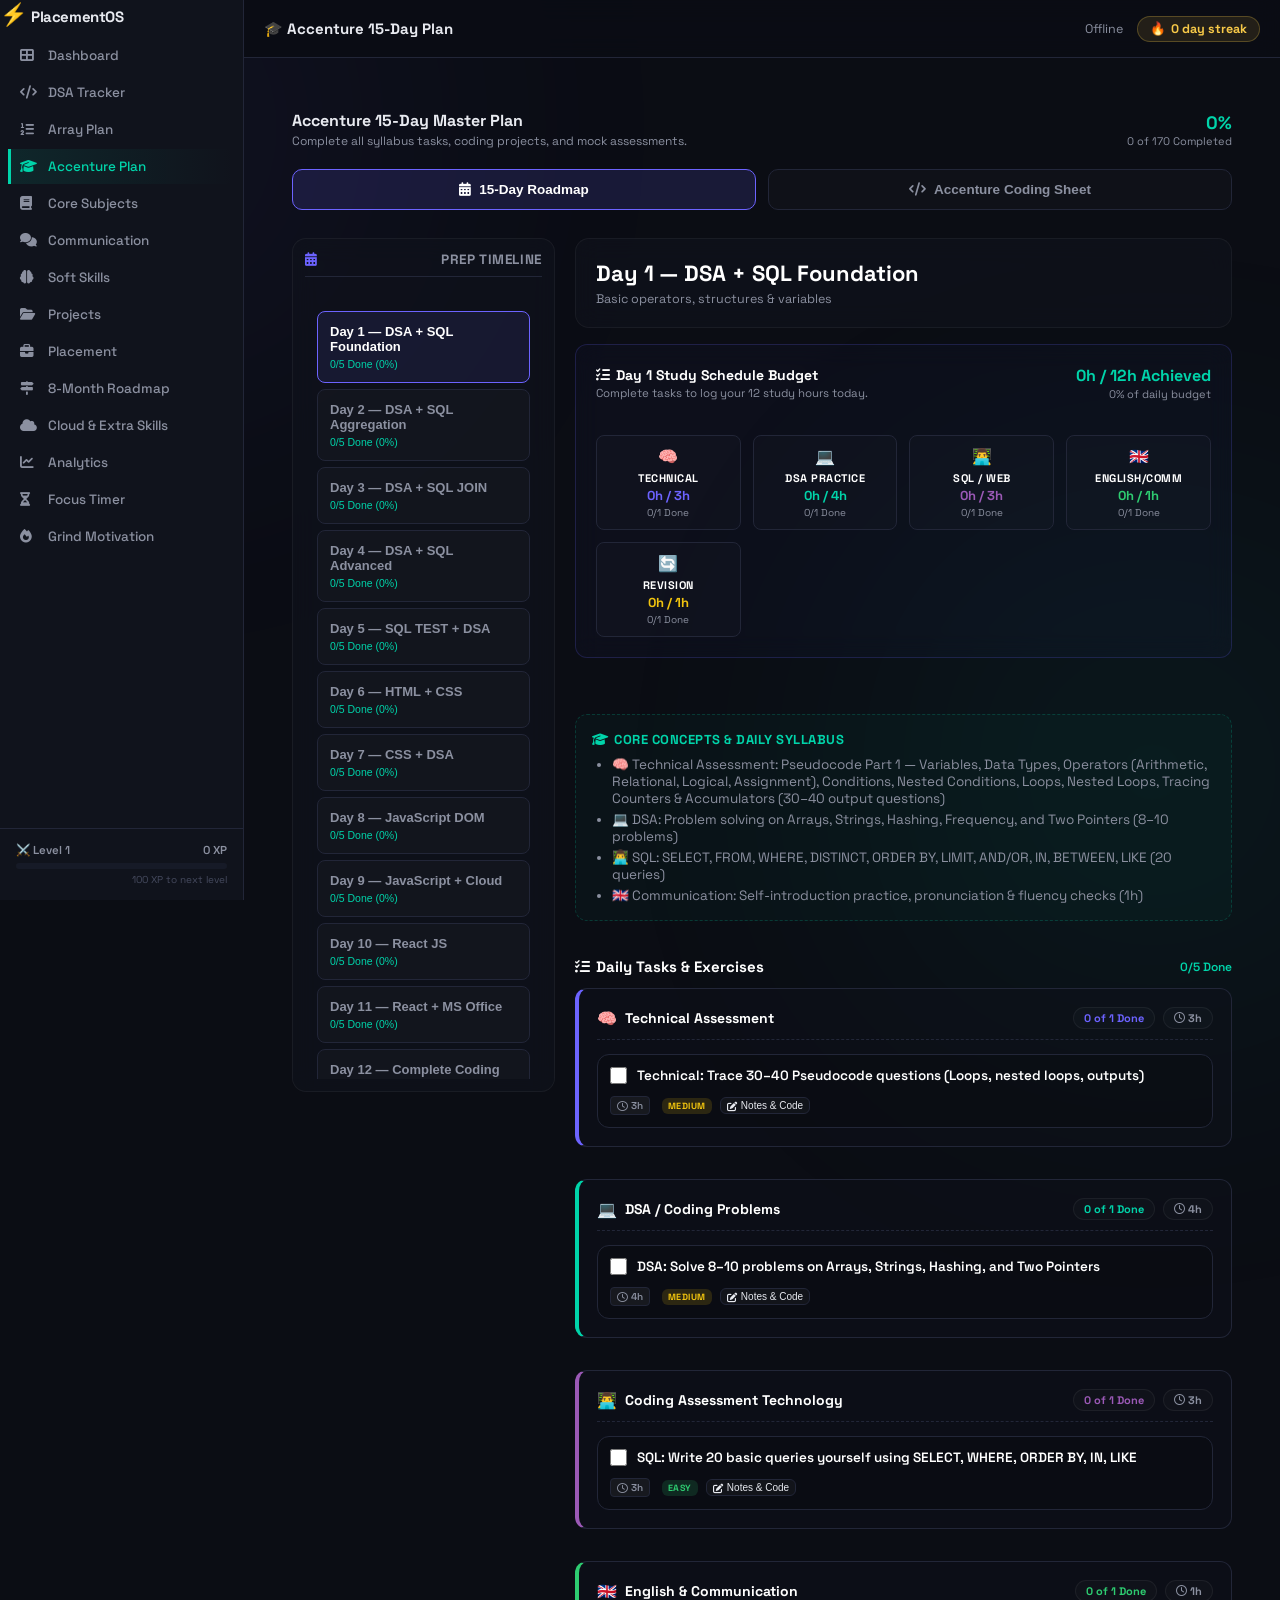
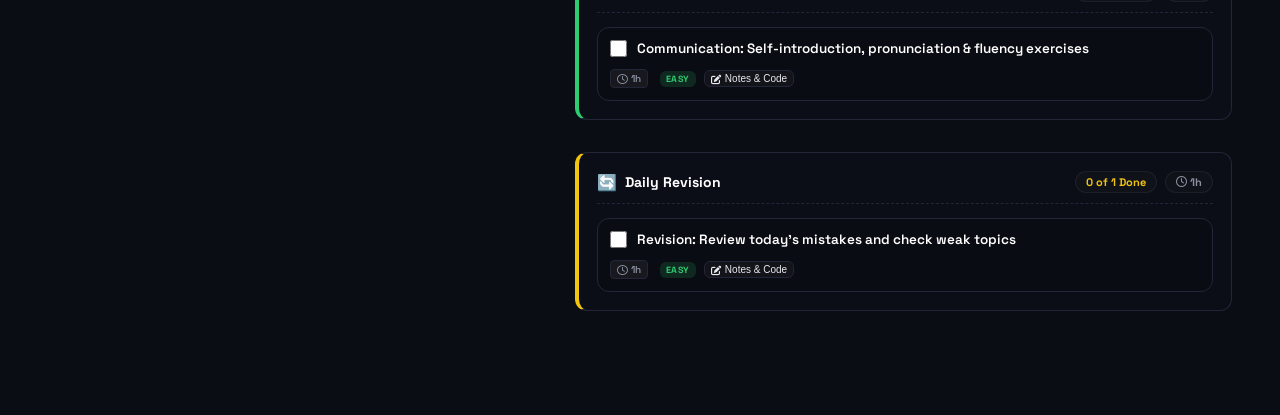
==== commit 664d3950: "docs: Detail all technical assessment syllabus topics across 15-day master plan" ====
--- a/accenture-plan.html
+++ b/accenture-plan.html
@@ -573,10 +573,10 @@
       title: "Day 1 — DSA + SQL Foundation",
       subtitle: "Basic operators, structures & variables",
       learn: [
-        "DSA: Problem solving on Arrays, Strings, Hashing, Frequency, and Two Pointers",
-        "SQL: SELECT, FROM, WHERE, DISTINCT, ORDER BY, LIMIT, AND/OR, IN, BETWEEN, LIKE",
-        "Technical: Pseudocode Part 1 (Variables, Data types, Operators, Conditions, Loops, Nested loops)",
-        "Communication: Self-introduction practice, pronunciation & fluency checks"
+        "🧠 Technical Assessment: Pseudocode Part 1 — Variables, Data Types, Operators (Arithmetic, Relational, Logical, Assignment), Conditions, Nested Conditions, Loops, Nested Loops, Tracing Counters & Accumulators (30–40 output questions)",
+        "💻 DSA: Problem solving on Arrays, Strings, Hashing, Frequency, and Two Pointers (8–10 problems)",
+        "👨‍💻 SQL: SELECT, FROM, WHERE, DISTINCT, ORDER BY, LIMIT, AND/OR, IN, BETWEEN, LIKE (20 queries)",
+        "🇬🇧 Communication: Self-introduction practice, pronunciation & fluency checks (1h)"
       ],
       problems: [
         { id: "ac_d1_t1", difficulty: "medium", time: "4h", name: "DSA: Solve 8–10 problems on Arrays, Strings, Hashing, and Two Pointers" },
@@ -591,10 +591,10 @@
       title: "Day 2 — DSA + SQL Aggregation",
       subtitle: "Aggregate queries & loops logic",
       learn: [
-        "DSA: Problem solving on Sliding Window, Two Pointers, Arrays, and Strings",
-        "SQL: Aggregate functions (COUNT, SUM, AVG, MIN, MAX), GROUP BY, HAVING (WHERE vs HAVING)",
-        "Technical: Pseudocode Part 2 (Nested loops, Functions, Return values, Recursion tracing, Complexity)",
-        "Communication: Focus on Grammar, Tenses, and Speaking fluency"
+        "🧠 Technical Assessment: Pseudocode Part 2 — Nested Loops, `break`, `continue`, Functions, Return Values, Recursion Tracing, Output Prediction, and Time Complexity basics (40 questions)",
+        "💻 DSA: Sliding Window, Two Pointers, Arrays, and Strings (8–10 problems)",
+        "👨‍💻 SQL: Aggregate functions (COUNT, SUM, AVG, MIN, MAX), GROUP BY, HAVING (WHERE vs HAVING) (20–25 queries)",
+        "🇬🇧 Communication: Grammar, Tenses, and Speaking fluency exercises (1h)"
       ],
       problems: [
         { id: "ac_d2_t1", difficulty: "medium", time: "4h", name: "DSA: Solve 8–10 problems on Sliding Window, Two Pointers, and Arrays/Strings" },
@@ -609,10 +609,10 @@
       title: "Day 3 — DSA + SQL JOIN",
       subtitle: "Relational queries & CS concepts",
       learn: [
-        "DSA: Problem solving on Searching, Binary Search, Sorting, and Array algorithms",
-        "SQL: INNER JOIN, LEFT JOIN, RIGHT JOIN, SELF JOIN, Primary/Foreign keys",
-        "Technical: Core CS Programming concepts (Conditions, Functions, Sorting, Searching complexity)",
-        "Communication: Technical speaking (explain project, tenses, graduation path)"
+        "🧠 Technical Assessment: Basic Programming Concepts — Functions, Parameters, Return types, Variable Scope, Recursion, Arrays, Strings, Searching & Sorting algorithms, Time/Space Complexity (50 MCQs)",
+        "💻 DSA: Searching, Binary Search, Sorting, and Array algorithms (8–10 problems)",
+        "👨‍💻 SQL: INNER JOIN, LEFT JOIN, RIGHT JOIN, SELF JOIN, Primary & Foreign keys (20–25 queries)",
+        "🇬🇧 Communication: Technical speaking (explain college project, graduation trajectory aloud) (1h)"
       ],
       problems: [
         { id: "ac_d3_t1", difficulty: "medium", time: "4h", name: "DSA: Solve 8–10 problems on Searching, Binary Search, and Sorting" },
@@ -627,10 +627,10 @@
       title: "Day 4 — DSA + SQL Advanced",
       subtitle: "Complex subqueries & Object Oriented concepts",
       learn: [
-        "DSA: Problem solving on Matrix traversals, Spiral Matrix, Diagonal scans, and Stacks",
-        "SQL: Subqueries, Nested queries, CASE statements, NULL checks (IS NULL / IS NOT NULL), UNION basics",
-        "Technical: Object Oriented Programming (Class, Object, Constructor, Encapsulation, Abstraction, Pillars)",
-        "Communication: Speak and explain OOP concepts aloud without memorizing"
+        "🧠 Technical Assessment: Object-Oriented Programming (OOP) — Class, Object, Constructor, Encapsulation, Abstraction, Inheritance, Polymorphism, Overloading vs Overriding, Access Modifiers (public, private, protected) (50 MCQs)",
+        "💻 DSA: Matrix traversals, Spiral Matrix, Diagonal traversal, Rotate Matrix, Basic Stack (8 problems)",
+        "👨‍💻 SQL: Subqueries, Nested queries, CASE statements, NULL checks (IS NULL, IS NOT NULL), UNION basics (20 queries)",
+        "🇬🇧 Communication: Speak and explain all four OOP pillars aloud without memorizing (1h)"
       ],
       problems: [
         { id: "ac_d4_t1", difficulty: "medium", time: "4h", name: "DSA: Solve 8 problems on Matrix traversals, Spiral matrix, and basic Stack" },
@@ -645,10 +645,10 @@
       title: "Day 5 — SQL TEST + DSA",
       subtitle: "Timed query test & Network OSI layers",
       learn: [
-        "DSA: Timed practice covering Arrays, Strings, Hashing, Two Pointers, and Sliding Window",
-        "SQL: Full 60-minute timed query test (20-25 questions) under test conditions",
-        "Technical: Computer Networks OSI Model 7 layers, TCP/IP vs OSI model, LAN/WAN, MAC addresses",
-        "Communication: Explain difference between TCP and UDP aloud in English"
+        "🧠 Technical Assessment: Computer Networks Part 1 — OSI 7 Layers (Physical, Data Link, Network, Transport, Session, Presentation, Application), TCP/IP model, LAN/WAN, IP addressing, IPv4 vs IPv6, MAC address, Router vs Switch (40–50 MCQs)",
+        "💻 DSA: Timed mixed problem solving (Arrays, Strings, Hashing, Two Pointers, Sliding Window) (10 problems)",
+        "👨‍💻 SQL: Full 60-minute timed query test (20–25 questions) under test conditions",
+        "🇬🇧 Communication: Explain OSI layers and difference between TCP vs UDP aloud (1h)"
       ],
       problems: [
         { id: "ac_d5_t1", difficulty: "hard", time: "4h", name: "DSA: Solve 10 timed mixed problems under time constraints" },
@@ -663,10 +663,10 @@
       title: "Day 6 — HTML + CSS",
       subtitle: "Web structures & Network protocols",
       learn: [
-        "DSA: Problem solving on Stack, Queue, Linked List basics, and Arrays/Strings",
-        "SQL/Frontend: HTML structures, headings, links, forms, input types, CSS selectors, margins, box model",
-        "Technical: Networks protocols (DNS, DHCP, HTTP, HTTPS, common protocols: 80, 443, 53, 22, 21)",
-        "Communication: Technical speaking and grammar corrections"
+        "🧠 Technical Assessment: Computer Networks Part 2 — TCP vs UDP, DNS, DHCP, HTTP, HTTPS, TCP/IP protocols, and Important Port numbers (HTTP: 80, HTTPS: 443, DNS: 53, SSH: 22, FTP: 21) (50 MCQs)",
+        "💻 DSA: Stack, Queue, Linked List basics, and Arrays/Strings mixed (8 problems)",
+        "👨‍💻 HTML & CSS: HTML semantic structure, headings, lists, tables, forms, inputs, buttons; CSS selectors, box model, margin, padding, border (3h)",
+        "🇬🇧 Communication: Technical speaking on network protocols and common ports (1h)"
       ],
       problems: [
         { id: "ac_d6_t1", difficulty: "medium", time: "4h", name: "DSA: Solve 8 problems on Stack, Queue, and Linked List basics" },
@@ -681,10 +681,10 @@
       title: "Day 7 — CSS + DSA",
       subtitle: "Flexbox layout & Network security",
       learn: [
-        "DSA: Mixed DSA problem solving on Arrays, Strings, Hashing, Searching, Sorting, and Matrix",
-        "SQL/Frontend: CSS Flexbox, Grid basics, Position, Width/Height, Responsive layout principles",
-        "Technical: Network Security basics (CIA Triad, Symmetric vs Asymmetric keys, Firewalls, VPN)",
-        "Communication: English pronunciation, voice articulation & fluency checks"
+        "🧠 Technical Assessment: Information & Network Security Part 1 — CIA Triad (Confidentiality, Integrity, Availability), Authentication vs Authorization, Encryption, Hashing, Symmetric vs Asymmetric Encryption, Digital Signatures, Firewall, VPN (50 MCQs)",
+        "💻 DSA: Mixed practice on Arrays, Strings, Hashing, Searching, Sorting, and Matrix (10 problems)",
+        "👨‍💻 CSS: Flexbox, Grid basics, CSS Positioning, Width/Height, and Responsive layout design (3h)",
+        "🇬🇧 Communication: English pronunciation, voice articulation, and fluency drills (1h)"
       ],
       problems: [
         { id: "ac_d7_t1", difficulty: "medium", time: "4h", name: "DSA: Solve 10 problems on Arrays, Strings, Hashing, and Matrix" },
@@ -699,10 +699,10 @@
       title: "Day 8 — JavaScript DOM",
       subtitle: "Browser scripts & Threat mitigation",
       learn: [
-        "DSA: Problem solving on Arrays, Strings, Hashing, Two Pointers, and Sliding Window",
-        "SQL/Frontend: JavaScript basics (Variables, Loops, DOM selectors: querySelector, Events, addEventListener)",
-        "Technical: Security threats (Virus, Worms, Phishing, Spoofing, WEP/WPA protocols)",
-        "Communication: English listening and speaking checks"
+        "🧠 Technical Assessment: Security Part 2 — Viruses, Worms, Trojans, Malware, Phishing, Spoofing, Social Engineering, Wi-Fi Encryption Protocols (WEP, WPA, WPA2, WPA3) (50 MCQs)",
+        "💻 DSA: Arrays, Strings, Hashing, Two Pointers, and Sliding Window (8–10 problems)",
+        "👨‍💻 JavaScript: Variables, Data Types, Operators, Loops, Functions, Arrays, Objects, DOM Selectors (`getElementById`, `querySelector`), Events (`addEventListener`, `textContent`, `innerHTML`) (3h)",
+        "🇬🇧 Communication: English listening comprehension and speaking exercises (1h)"
       ],
       problems: [
         { id: "ac_d8_t1", difficulty: "medium", time: "4h", name: "DSA: Solve 8–10 problems on Arrays, Strings, and Two Pointers" },
@@ -717,10 +717,10 @@
       title: "Day 9 — JavaScript + Cloud",
       subtitle: "ES6 arrays & Cloud deployment models",
       learn: [
-        "DSA: Problem solving on Binary Search, Sorting, Matrix, and Stacks/Queues",
-        "SQL/Frontend: ES6 JavaScript array methods (map, filter, reduce), JSON payloads, Form validations",
-        "Technical: Cloud Computing basics (Public, Private, Hybrid, IaaS, PaaS, SaaS, VM virtualization, storage)",
-        "Communication: Explain Cloud service models and VM virtualization aloud in English"
+        "🧠 Technical Assessment: Cloud Computing Part 1 — Cloud Fundamentals, Public Cloud, Private Cloud, Hybrid Cloud, Service Models (IaaS, PaaS, SaaS), Virtual Machines (VMs), Cloud Storage, Compute resources (50 MCQs)",
+        "💻 DSA: Binary Search, Sorting, Matrix, and Stack/Queue (8–10 problems)",
+        "👨‍💻 JavaScript: DOM manipulation, Events, Form validation, ES6 Array methods (`map`, `filter`, `reduce`), Objects, JSON (3h)",
+        "🇬🇧 Communication: Explain Cloud service models (IaaS vs PaaS vs SaaS) aloud in English (1h)"
       ],
       problems: [
         { id: "ac_d9_t1", difficulty: "medium", time: "4h", name: "DSA: Solve 8–10 problems on Binary Search, Matrix, and Stack/Queue" },
@@ -735,10 +735,10 @@
       title: "Day 10 — React JS",
       subtitle: "React components & Cloud architecture",
       learn: [
-        "DSA: Timed practice covering mixed DSA questions",
-        "SQL/Frontend: React basics (JSX, components, props, state, useState hook, conditional rendering, lists mapping)",
-        "Technical: Cloud concepts (Scalability, Elasticity, Availability, Containers, AWS/Azure/GCP providers)",
-        "Communication: Technical speaking practice (explain useState state management)"
+        "🧠 Technical Assessment: Cloud Computing Part 2 — Cloud Scalability, Elasticity, High Availability, Containers basics (Docker concepts), Virtualization vs Containerization, Cloud Providers (AWS basics, Azure basics, GCP basics) (50 MCQs)",
+        "💻 DSA: Timed mixed problem solving across core topics (10 problems)",
+        "👨‍💻 React: React basics, Components, JSX, Props, State, Events, `useState` hook, Conditional rendering, Lists rendering with `map()` (3h)",
+        "🇬🇧 Communication: Technical explanation speaking practice (explain React state vs props) (1h)"
       ],
       problems: [
         { id: "ac_d10_t1", difficulty: "hard", time: "4h", name: "DSA: Solve 10 timed mixed problems under test constraints" },
@@ -753,10 +753,10 @@
       title: "Day 11 — React + MS Office",
       subtitle: "Forms validation & Excel/Word MCQs",
       learn: [
-        "DSA: Problem solving on weak DSA areas",
-        "SQL/Frontend: React forms, lists, components communication, and basic useEffect hook",
-        "Technical: MS Office Suite (Excel IF/VLOOKUP/INDEX/Absolute values, Word mail merge, PowerPoint shortcuts)",
-        "Communication: Written English checks & grammar reviews"
+        "🧠 Technical Assessment: Common Applications & MS Office — MS Excel (SUM, COUNT, AVERAGE, IF, VLOOKUP, INDEX, MATCH, Absolute/Relative cell referencing `$`, Sorting, Filtering, PivotTable basics); MS Word (Formatting, Tables, Mail Merge, Shortcuts); MS PowerPoint (Slides, Formatting, Transitions, Animations, Shortcuts) (60 MCQs)",
+        "💻 DSA: Focus on weak DSA topics (8–10 problems)",
+        "👨‍💻 React: Forms, Props, Component communication, Lists, Conditional rendering, basic `useEffect` hook (3h)",
+        "🇬🇧 Communication: Written English checks & grammar reviews (1h)"
       ],
       problems: [
         { id: "ac_d11_t1", difficulty: "medium", time: "4h", name: "DSA: Solve 8–10 problems on weak DSA areas" },
@@ -771,10 +771,10 @@
       title: "Day 12 — Complete Coding Revision",
       subtitle: "Combined practice rotation",
       learn: [
-        "DSA: Solve 10-12 mixed problems across all high-priority DSA topics",
-        "SQL/Frontend: Rotated coding session (1 hour SQL queries, 1 hour Frontend responsive task, 1 hour Python algorithms)",
-        "Technical: Full syllabus technical review (OOP, Pseudocode, Networks, Cloud, Security, MS Office)",
-        "Communication: HR interview mock verbal drills"
+        "🧠 Technical Assessment: Mixed Technical Consolidation — Timed test covering Pseudocode output prediction, Basic Programming, OOP, Computer Networks, Security, Cloud Computing, and MS Office (100 MCQs)",
+        "💻 DSA: Mixed coding across Arrays, Strings, Hashing, Two Pointers, Sliding Window, Binary Search, Sorting, Matrix, Stack, Queue, Linked List (10–12 problems)",
+        "👨‍💻 Coding Rotation: 1h SQL queries + 1h Frontend task + 1h Python algorithms (3h)",
+        "🇬🇧 Communication: Full verbal mock interview simulation (1h)"
       ],
       problems: [
         { id: "ac_d12_t1", difficulty: "hard", time: "4h", name: "DSA: Solve 10–12 mixed problems across all high-priority topics" },
@@ -789,10 +789,10 @@
       title: "Day 13 — Technical Mock",
       subtitle: "45-minute MCQ simulation",
       learn: [
-        "DSA: Review and solve problems in identified weak topics",
-        "SQL/Frontend: Combined SQL + Frontend mock coding tasks",
-        "Technical: 45-minute timed Technical Assessment simulation (Common Apps, MS Office, Pseudocode, CN, Security, Cloud)",
-        "Communication: Technical speaking and HR final checks"
+        "🧠 Technical Assessment: Full 45-Minute Technical Assessment Simulation — Timed 45-min test simulating the actual Accenture Technical Assessment (Common Applications, MS Office, Pseudocode, Programming, Networking, Security, Cloud) followed by deep analysis of every incorrect answer (4h)",
+        "💻 DSA: Target identified weak topics (8–10 problems)",
+        "👨‍💻 Coding: Mixed Python, SQL & Frontend queries (2h)",
+        "🇬🇧 Communication: HR verbal mock drills and technical speaking (1h)"
       ],
       problems: [
         { id: "ac_d13_t1", difficulty: "medium", time: "4h", name: "DSA: Solve 8–10 problems focusing strictly on weak topics" },
@@ -807,10 +807,10 @@
       title: "Day 14 — Coding Mock",
       subtitle: "60-minute timed coding simulation",
       learn: [
-        "DSA: Re-solve previously failed coding questions",
-        "SQL/Frontend: 60-minute timed Coding Mock simulation (3 questions: 1 Python/DSA, 1 SQL, 1 Frontend) + analysis",
-        "Technical: Mixed Technical assessment MCQ review",
-        "Communication: HR verbal mocks & fluency checks"
+        "🧠 Technical Assessment: Final High-Yield MCQ Pool — High-frequency questions from Pseudocode, Computer Networks ports & protocols, Cryptography & Security, Cloud computing models, and Excel formulas (3h)",
+        "👨‍💻 Coding Assessment: Full 60-Minute Timed Simulation (3 questions: 1 Python/DSA, 1 SQL, 1 Frontend HTML/CSS/React) + mistake & speed analysis (4h)",
+        "💻 DSA: Re-solve previously failed coding questions (3h)",
+        "🇬🇧 Communication: Final verbal mock drills and fluency checks (1h)"
       ],
       problems: [
         { id: "ac_d14_t1", difficulty: "medium", time: "3h", name: "DSA: Re-solve previously failed coding questions" },
@@ -825,10 +825,10 @@
       title: "Day 15 — Final Simulation",
       subtitle: "Complete assessment runs",
       learn: [
-        "Simulate full assessment sequence: 45-min Technical MCQs, 60-min Coding (3 questions), and 30-min English communication mock",
-        "DSA: Review high priority DSA areas (Arrays, Strings, Hashing) and re-solve mistakes",
-        "SQL/Frontend: Core revision of Python functions, SQL joins/aggregates, HTML/CSS layouts, and React useState templates",
-        "Communication: Final verbal check session"
+        "🧠 Technical Assessment: Final 4-Hour Revision Block — 45m Pseudocode & Basic Programming, 45m Computer Networks & Ports, 45m Security & Cryptography, 45m Cloud Computing, 30m MS Office, 30m OOP & Misc CS, followed by full 45-min sequence mock run",
+        "💻 DSA: Final high-priority review on Arrays ⭐⭐⭐⭐⭐, Strings ⭐⭐⭐⭐⭐, Hashing ⭐⭐⭐⭐⭐, Two Pointers ⭐⭐⭐⭐, Sliding Window ⭐⭐⭐⭐ (3h)",
+        "👨‍💻 Coding Tech: Quick revision of Python lists/dicts, SQL JOINs/aggregates, and HTML/CSS/React templates (2h)",
+        "🇬🇧 Communication: Final English verbal check session (1h)"
       ],
       problems: [
         { id: "ac_d15_t1", difficulty: "medium", time: "3h", name: "DSA: Final high-priority DSA review & re-solve mistakes" },
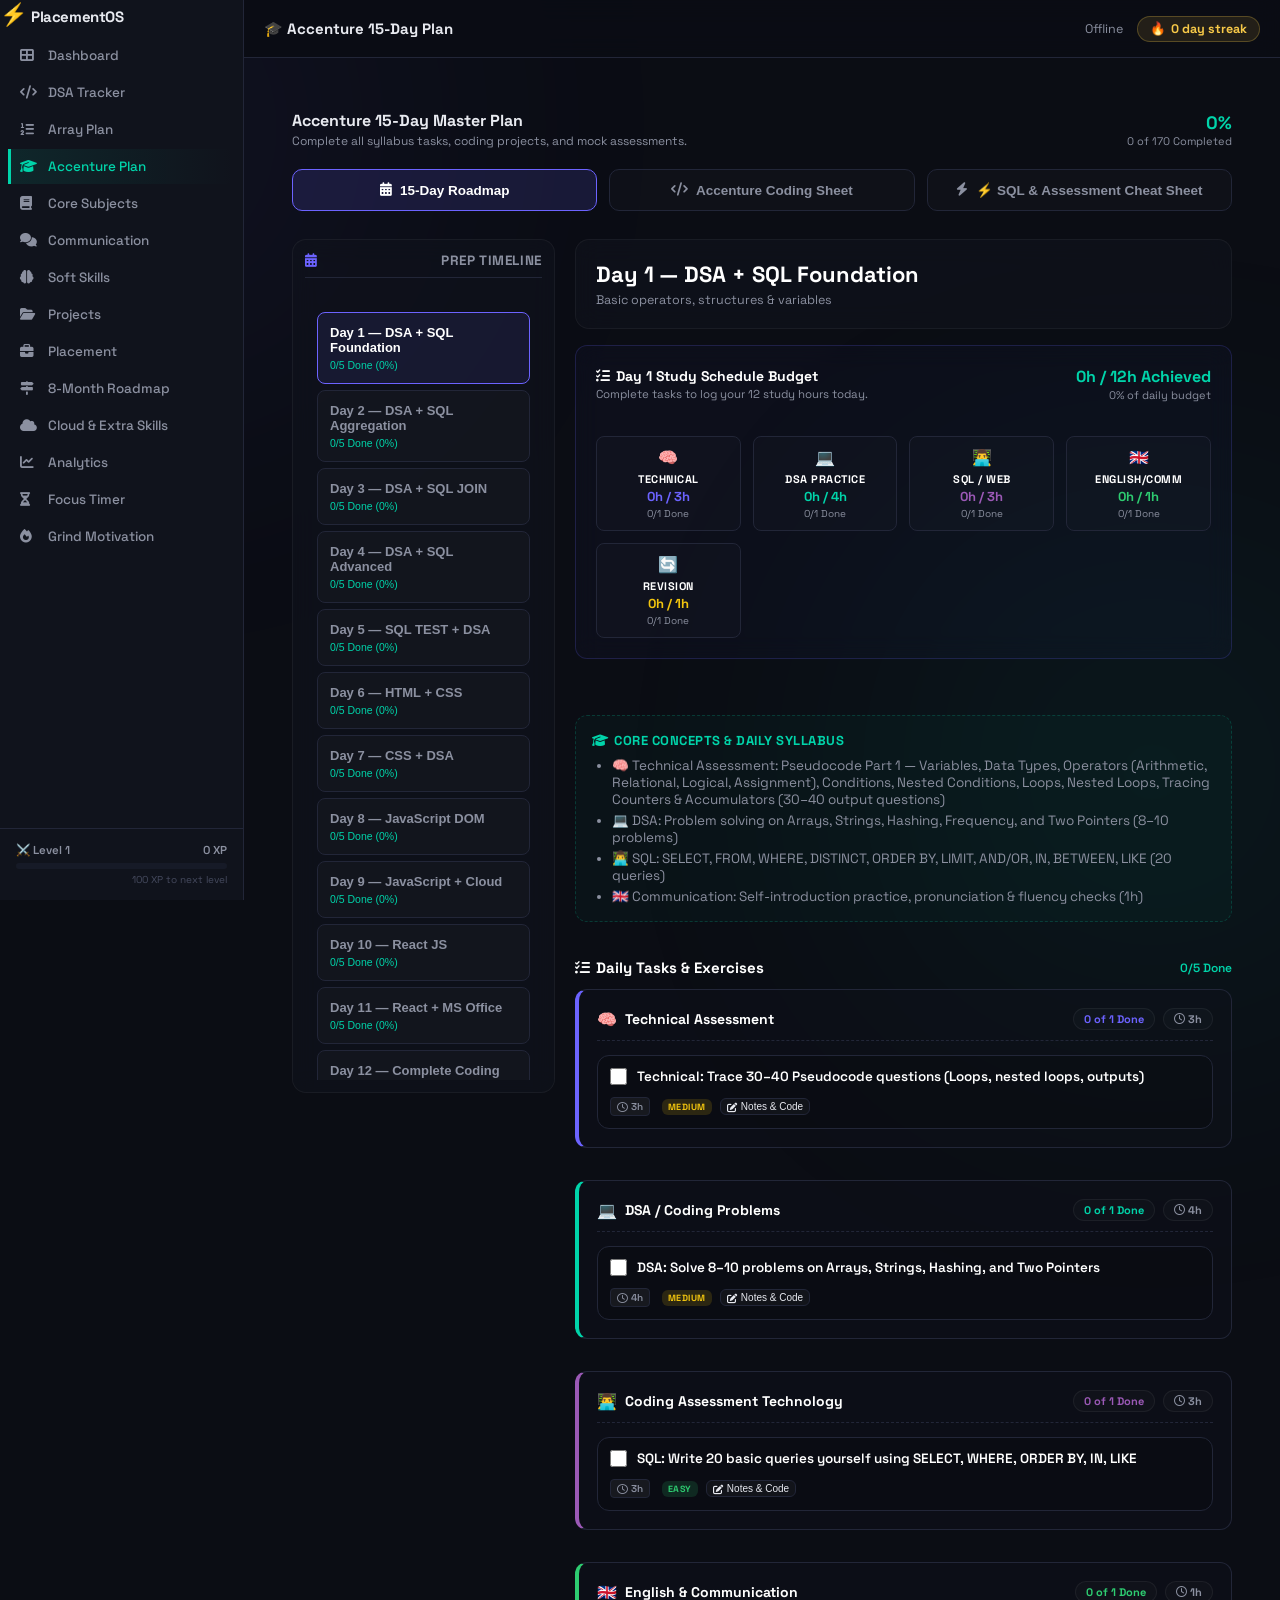
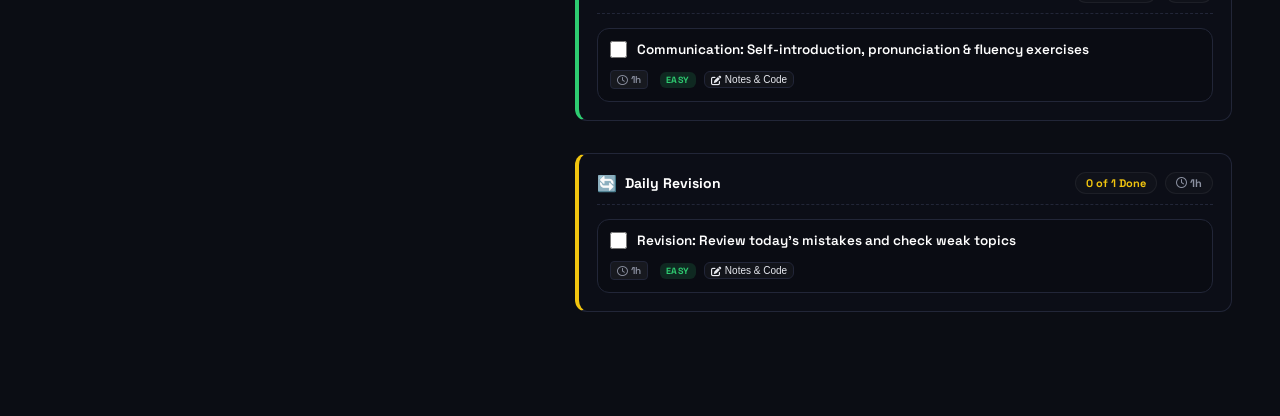
==== commit fde920dd: "feat: Add interactive SQL & Technical Assessment Cheat Sheet tab to Accenture Prep Plan" ====
--- a/accenture-plan.html
+++ b/accenture-plan.html
@@ -449,6 +449,7 @@
       <div class="tabs-group">
         <button class="btn-tab active" id="tab-roadmap-btn" onclick="switchTab('roadmap')"><i class="fas fa-calendar-alt"></i> 15-Day Roadmap</button>
         <button class="btn-tab" id="tab-coding-btn" onclick="switchTab('coding')"><i class="fas fa-code"></i> Accenture Coding Sheet</button>
+        <button class="btn-tab" id="tab-cheatsheet-btn" onclick="switchTab('cheatsheet')"><i class="fas fa-bolt"></i> ⚡ SQL & Assessment Cheat Sheet</button>
       </div>
 
       <!-- ROADMAP TAB CONTENT -->
@@ -546,6 +547,295 @@
             </div>
 
           </div>
+        </div>
+      </div>
+
+      <!-- CHEAT SHEET TAB CONTENT -->
+      <div id="cheatsheet-tab-content" style="display:none;">
+        <div style="display: flex; flex-direction: column; gap: 20px;">
+          
+          <!-- Cheat sheet header & search card -->
+          <div class="card" style="padding: 22px; background: rgba(108, 99, 255, 0.04); border: 1px solid rgba(108, 99, 255, 0.25);">
+            <div style="display:flex; justify-content:space-between; align-items:center; flex-wrap:wrap; gap:14px;">
+              <div>
+                <h1 style="font-size:22px; font-weight:700; color:#fff; display:flex; align-items:center; gap:8px;"><i class="fas fa-bolt" style="color:var(--accent2);"></i> SQL &amp; Accenture Assessment Cheat Sheet</h1>
+                <p style="font-size:12.5px; color:var(--text2); margin-top:4px;">Quick reference formulas, SQL join diagrams, top query patterns, pseudocode rules &amp; network ports.</p>
+              </div>
+              <div style="flex:1; max-width:320px; min-width:220px;">
+                <input type="text" id="cs-search-input" onkeyup="filterCheatSheet(this.value)" placeholder="🔍 Search queries, ports, formulas..." style="width:100%; background:rgba(0,0,0,0.4); border:1px solid var(--border); border-radius:8px; padding:10px 14px; color:#fff; font-size:12.5px; outline:none;"/>
+              </div>
+            </div>
+
+            <!-- Filter Pills -->
+            <div style="display:flex; gap:8px; flex-wrap:wrap; margin-top:16px;" id="cs-filter-pills">
+              <button class="badge-diff easy" style="cursor:pointer; border:none; padding:5px 12px; font-size:11.5px;" onclick="filterCSCategory('all')">All Topics</button>
+              <button class="badge-diff medium" style="cursor:pointer; border:none; padding:5px 12px; font-size:11.5px;" onclick="filterCSCategory('sql')">SQL Mastery</button>
+              <button class="badge-diff hard" style="cursor:pointer; border:none; padding:5px 12px; font-size:11.5px;" onclick="filterCSCategory('pseudocode')">Pseudocode &amp; Bitwise</button>
+              <button class="badge-diff medium" style="cursor:pointer; border:none; padding:5px 12px; font-size:11.5px;" onclick="filterCSCategory('networks')">Networks &amp; Ports</button>
+              <button class="badge-diff easy" style="cursor:pointer; border:none; padding:5px 12px; font-size:11.5px;" onclick="filterCSCategory('security')">Security</button>
+              <button class="badge-diff medium" style="cursor:pointer; border:none; padding:5px 12px; font-size:11.5px;" onclick="filterCSCategory('cloud')">Cloud Computing</button>
+              <button class="badge-diff easy" style="cursor:pointer; border:none; padding:5px 12px; font-size:11.5px;" onclick="filterCSCategory('msoffice')">MS Office</button>
+              <button class="badge-diff hard" style="cursor:pointer; border:none; padding:5px 12px; font-size:11.5px;" onclick="filterCSCategory('oop')">OOP Pillars</button>
+              <button class="badge-diff medium" style="cursor:pointer; border:none; padding:5px 12px; font-size:11.5px;" onclick="filterCSCategory('web')">Web &amp; React</button>
+            </div>
+          </div>
+
+          <!-- CHEAT SHEET SECTIONS GRID -->
+          <div id="cs-cards-container" style="display:flex; flex-direction:column; gap:20px;">
+            
+            <!-- SECTION 1: SQL FUNDAMENTALS & HIGH FREQUENCY PATTERNS -->
+            <div class="cs-category-card" data-category="sql" style="background:rgba(16,19,28,0.6); border:1px solid var(--border); border-left:4px solid #9b59b6; border-radius:12px; padding:20px;">
+              <h2 style="font-size:16px; font-weight:700; color:#fff; display:flex; align-items:center; gap:8px; margin-bottom:14px;"><i class="fas fa-database" style="color:#9b59b6;"></i> SQL Mastery &amp; Top 10 Accenture Query Patterns</h2>
+              
+              <div style="display:grid; grid-template-columns:repeat(auto-fit, minmax(320px, 1fr)); gap:14px;">
+                
+                <div style="background:rgba(0,0,0,0.3); border:1px solid var(--border); border-radius:8px; padding:14px;">
+                  <div style="font-size:13px; font-weight:700; color:var(--accent2); margin-bottom:6px;">1. 2nd / Nth Highest Salary</div>
+                  <pre style="margin:0; font-family:'JetBrains Mono',monospace; font-size:11.5px; color:#e0e0e0; background:#08090f; padding:10px; border-radius:6px; overflow-x:auto;"><code>-- Method 1: Subquery
+SELECT MAX(salary) AS SecondHighestSalary
+FROM Employees
+WHERE salary &lt; (SELECT MAX(salary) FROM Employees);
+
+-- Method 2: Nth Highest (For 2nd, OFFSET 1)
+SELECT DISTINCT salary
+FROM Employees
+ORDER BY salary DESC
+LIMIT 1 OFFSET 1;</code></pre>
+                </div>
+
+                <div style="background:rgba(0,0,0,0.3); border:1px solid var(--border); border-radius:8px; padding:14px;">
+                  <div style="font-size:13px; font-weight:700; color:var(--accent2); margin-bottom:6px;">2. WHERE vs HAVING Difference</div>
+                  <div style="font-size:12px; color:var(--text2); line-height:1.6;">
+                    • <b>WHERE</b>: Filters rows <i>before</i> grouping. Cannot use aggregates.<br>
+                    • <b>HAVING</b>: Filters groups <i>after</i> <code>GROUP BY</code>. Can use <code>SUM()</code>, <code>COUNT()</code>.
+                  </div>
+                  <pre style="margin-top:8px; font-family:'JetBrains Mono',monospace; font-size:11px; color:#e0e0e0; background:#08090f; padding:8px; border-radius:6px; overflow-x:auto;"><code>SELECT dept, AVG(salary) 
+FROM Employees 
+WHERE status = 'Active' 
+GROUP BY dept 
+HAVING AVG(salary) &gt; 50000;</code></pre>
+                </div>
+
+                <div style="background:rgba(0,0,0,0.3); border:1px solid var(--border); border-radius:8px; padding:14px;">
+                  <div style="font-size:13px; font-weight:700; color:var(--accent2); margin-bottom:6px;">3. Employees Earning More Than Their Manager</div>
+                  <pre style="margin:0; font-family:'JetBrains Mono',monospace; font-size:11.5px; color:#e0e0e0; background:#08090f; padding:10px; border-radius:6px; overflow-x:auto;"><code>SELECT E.name AS Employee
+FROM Employees E
+JOIN Employees M ON E.manager_id = M.id
+WHERE E.salary &gt; M.salary;</code></pre>
+                </div>
+
+                <div style="background:rgba(0,0,0,0.3); border:1px solid var(--border); border-radius:8px; padding:14px;">
+                  <div style="font-size:13px; font-weight:700; color:var(--accent2); margin-bottom:6px;">4. Find &amp; Delete Duplicate Emails</div>
+                  <pre style="margin:0; font-family:'JetBrains Mono',monospace; font-size:11.5px; color:#e0e0e0; background:#08090f; padding:10px; border-radius:6px; overflow-x:auto;"><code>-- Find Duplicates
+SELECT email, COUNT(*) AS count
+FROM Users GROUP BY email HAVING COUNT(*) &gt; 1;
+
+-- Delete Duplicates (Keep Lowest ID)
+DELETE p1 FROM Person p1
+JOIN Person p2 
+WHERE p1.email = p2.email AND p1.id &gt; p2.id;</code></pre>
+                </div>
+
+                <div style="background:rgba(0,0,0,0.3); border:1px solid var(--border); border-radius:8px; padding:14px;">
+                  <div style="font-size:13px; font-weight:700; color:var(--accent2); margin-bottom:6px;">5. Customers Who Never Ordered (LEFT JOIN NULL check)</div>
+                  <pre style="margin:0; font-family:'JetBrains Mono',monospace; font-size:11.5px; color:#e0e0e0; background:#08090f; padding:10px; border-radius:6px; overflow-x:auto;"><code>SELECT C.name AS Customers
+FROM Customers C
+LEFT JOIN Orders O ON C.id = O.customer_id
+WHERE O.customer_id IS NULL;</code></pre>
+                </div>
+
+                <div style="background:rgba(0,0,0,0.3); border:1px solid var(--border); border-radius:8px; padding:14px;">
+                  <div style="font-size:13px; font-weight:700; color:var(--accent2); margin-bottom:6px;">6. CASE Conditional Update (Swap 'm' &amp; 'f')</div>
+                  <pre style="margin:0; font-family:'JetBrains Mono',monospace; font-size:11.5px; color:#e0e0e0; background:#08090f; padding:10px; border-radius:6px; overflow-x:auto;"><code>UPDATE Salary
+SET sex = CASE 
+            WHEN sex = 'm' THEN 'f' 
+            ELSE 'm' 
+          END;</code></pre>
+                </div>
+
+              </div>
+            </div>
+
+            <!-- SECTION 2: PSEUDOCODE & BITWISE -->
+            <div class="cs-category-card" data-category="pseudocode" style="background:rgba(16,19,28,0.6); border:1px solid var(--border); border-left:4px solid var(--accent); border-radius:12px; padding:20px;">
+              <h2 style="font-size:16px; font-weight:700; color:#fff; display:flex; align-items:center; gap:8px; margin-bottom:14px;"><i class="fas fa-terminal" style="color:var(--accent);"></i> Pseudocode Tracing &amp; Bitwise Operators</h2>
+              
+              <div style="display:grid; grid-template-columns:repeat(auto-fit, minmax(280px, 1fr)); gap:14px;">
+                <div style="background:rgba(0,0,0,0.3); border:1px solid var(--border); border-radius:8px; padding:14px;">
+                  <div style="font-size:13px; font-weight:700; color:var(--accent); margin-bottom:8px;">Bitwise Operator Reference</div>
+                  <table style="width:100%; font-size:11.5px; color:var(--text2); border-collapse:collapse;">
+                    <tr style="border-bottom:1px solid var(--border);"><th style="text-align:left; padding:4px 0;">Op</th><th style="text-align:left;">Name</th><th style="text-align:left;">Rule / Shortcut</th></tr>
+                    <tr style="border-bottom:1px solid rgba(255,255,255,0.02);"><td style="padding:4px 0; color:#fff;"><code>&amp;</code></td><td>AND</td><td><code>1</code> only if both bits are 1</td></tr>
+                    <tr style="border-bottom:1px solid rgba(255,255,255,0.02);"><td style="padding:4px 0; color:#fff;"><code>|</code></td><td>OR</td><td><code>1</code> if at least one bit is 1</td></tr>
+                    <tr style="border-bottom:1px solid rgba(255,255,255,0.02);"><td style="padding:4px 0; color:#fff;"><code>^</code></td><td>XOR</td><td><code>1</code> if different; <code>a ^ a = 0</code>, <code>a ^ 0 = a</code></td></tr>
+                    <tr style="border-bottom:1px solid rgba(255,255,255,0.02);"><td style="padding:4px 0; color:#fff;"><code>~</code></td><td>NOT</td><td><code>~x = -(x + 1)</code> (e.g. <code>~5 = -6</code>)</td></tr>
+                    <tr style="border-bottom:1px solid rgba(255,255,255,0.02);"><td style="padding:4px 0; color:#fff;"><code>&lt;&lt;</code></td><td>Left Shift</td><td><code>a &lt;&lt; b</code> = <code>a * 2^b</code> (<code>3 &lt;&lt; 2 = 12</code>)</td></tr>
+                    <tr><td style="padding:4px 0; color:#fff;"><code>&gt;&gt;</code></td><td>Right Shift</td><td><code>a &gt;&gt; b</code> = <code>floor(a / 2^b)</code> (<code>16 &gt;&gt; 2 = 4</code>)</td></tr>
+                  </table>
+                </div>
+
+                <div style="background:rgba(0,0,0,0.3); border:1px solid var(--border); border-radius:8px; padding:14px;">
+                  <div style="font-size:13px; font-weight:700; color:var(--accent); margin-bottom:8px;">Recursion Tracing Formula</div>
+                  <div style="font-size:12px; color:var(--text2); line-height:1.6;">
+                    • <b>Step 1</b>: Always write base cases and their return values.<br>
+                    • <b>Step 2</b>: Draw tree diagram top-down.<br>
+                    • <b>Step 3</b>: Evaluate from leaf nodes bottom-up.<br>
+                    • <i>Watch out for static / global variables whose state persists across recursive calls!</i>
+                  </div>
+                </div>
+              </div>
+            </div>
+
+            <!-- SECTION 3: NETWORKS & PORTS -->
+            <div class="cs-category-card" data-category="networks" style="background:rgba(16,19,28,0.6); border:1px solid var(--border); border-left:4px solid #3498db; border-radius:12px; padding:20px;">
+              <h2 style="font-size:16px; font-weight:700; color:#fff; display:flex; align-items:center; gap:8px; margin-bottom:14px;"><i class="fas fa-network-wired" style="color:#3498db;"></i> Computer Networks &amp; Crucial Port Numbers</h2>
+              
+              <div style="display:grid; grid-template-columns:repeat(auto-fit, minmax(280px, 1fr)); gap:14px;">
+                <div style="background:rgba(0,0,0,0.3); border:1px solid var(--border); border-radius:8px; padding:14px;">
+                  <div style="font-size:13px; font-weight:700; color:#3498db; margin-bottom:8px;">Crucial Port Numbers</div>
+                  <div style="display:grid; grid-template-columns:1fr 1fr; gap:6px; font-size:11.5px; color:var(--text2);">
+                    <div>• <b>HTTP</b>: Port 80</div>
+                    <div>• <b>HTTPS</b>: Port 443</div>
+                    <div>• <b>DNS</b>: Port 53</div>
+                    <div>• <b>SSH</b>: Port 22</div>
+                    <div>• <b>FTP</b>: Port 20, 21</div>
+                    <div>• <b>Telnet</b>: Port 23</div>
+                    <div>• <b>SMTP</b>: Port 25</div>
+                    <div>• <b>POP3</b>: Port 110</div>
+                    <div>• <b>IMAP</b>: Port 143</div>
+                    <div>• <b>MySQL</b>: Port 3306</div>
+                  </div>
+                </div>
+
+                <div style="background:rgba(0,0,0,0.3); border:1px solid var(--border); border-radius:8px; padding:14px;">
+                  <div style="font-size:13px; font-weight:700; color:#3498db; margin-bottom:8px;">OSI 7 Layers (Top to Bottom)</div>
+                  <div style="font-size:12px; color:var(--text2); line-height:1.5;">
+                    7. <b>Application</b>: HTTP, DNS, FTP<br>
+                    6. <b>Presentation</b>: Encryption, SSL, JPEG<br>
+                    5. <b>Session</b>: Dialog control, tokens<br>
+                    4. <b>Transport</b>: TCP, UDP, Port addressing<br>
+                    3. <b>Network</b>: IP addressing, Routers<br>
+                    2. <b>Data Link</b>: MAC addressing, Switches, Frames<br>
+                    1. <b>Physical</b>: Cables, Hubs, Bits
+                  </div>
+                </div>
+              </div>
+            </div>
+
+            <!-- SECTION 4: SECURITY -->
+            <div class="cs-category-card" data-category="security" style="background:rgba(16,19,28,0.6); border:1px solid var(--border); border-left:4px solid #e74c3c; border-radius:12px; padding:20px;">
+              <h2 style="font-size:16px; font-weight:700; color:#fff; display:flex; align-items:center; gap:8px; margin-bottom:14px;"><i class="fas fa-shield-alt" style="color:#e74c3c;"></i> Information &amp; Network Security</h2>
+              
+              <div style="display:grid; grid-template-columns:repeat(auto-fit, minmax(280px, 1fr)); gap:14px; font-size:12px; color:var(--text2); line-height:1.6;">
+                <div style="background:rgba(0,0,0,0.3); border:1px solid var(--border); border-radius:8px; padding:14px;">
+                  <div style="font-size:13px; font-weight:700; color:#e74c3c; margin-bottom:6px;">Encryption &amp; CIA Triad</div>
+                  • <b>CIA</b>: Confidentiality (Encryption), Integrity (Hashing), Availability (Redundancy/DDoS defense).<br>
+                  • <b>Symmetric</b>: 1 shared key. Fast. (AES, DES, 3DES).<br>
+                  • <b>Asymmetric</b>: Public + Private key pair. (RSA, ECC, Diffie-Hellman).<br>
+                  • <b>Hashing</b>: One-way irreversible (MD5, SHA-256).
+                </div>
+
+                <div style="background:rgba(0,0,0,0.3); border:1px solid var(--border); border-radius:8px; padding:14px;">
+                  <div style="font-size:13px; font-weight:700; color:#e74c3c; margin-bottom:6px;">Threats &amp; Wi-Fi Security</div>
+                  • <b>Virus</b>: Needs host program + user execution.<br>
+                  • <b>Worm</b>: Self-replicating over network without user action.<br>
+                  • <b>Trojan</b>: Disguised harmful software.<br>
+                  • <b>Wi-Fi Protocol Strength</b>: WEP (Weakest) &lt; WPA &lt; WPA2 (AES) &lt; WPA3 (Strongest).
+                </div>
+              </div>
+            </div>
+
+            <!-- SECTION 5: CLOUD COMPUTING -->
+            <div class="cs-category-card" data-category="cloud" style="background:rgba(16,19,28,0.6); border:1px solid var(--border); border-left:4px solid #1abc9c; border-radius:12px; padding:20px;">
+              <h2 style="font-size:16px; font-weight:700; color:#fff; display:flex; align-items:center; gap:8px; margin-bottom:14px;"><i class="fas fa-cloud" style="color:#1abc9c;"></i> Cloud Computing Fundamentals</h2>
+              
+              <div style="display:grid; grid-template-columns:repeat(auto-fit, minmax(280px, 1fr)); gap:14px; font-size:12px; color:var(--text2); line-height:1.6;">
+                <div style="background:rgba(0,0,0,0.3); border:1px solid var(--border); border-radius:8px; padding:14px;">
+                  <div style="font-size:13px; font-weight:700; color:#1abc9c; margin-bottom:6px;">Service Models (SPI)</div>
+                  • <b>IaaS</b>: Infrastructure (VMs, Storage, Network) -> AWS EC2, Azure VMs.<br>
+                  • <b>PaaS</b>: Platform (Runtime, OS managed) -> Heroku, AWS Elastic Beanstalk.<br>
+                  • <b>SaaS</b>: Software as a Service -> Google Workspace, Microsoft 365, Salesforce.
+                </div>
+
+                <div style="background:rgba(0,0,0,0.3); border:1px solid var(--border); border-radius:8px; padding:14px;">
+                  <div style="font-size:13px; font-weight:700; color:#1abc9c; margin-bottom:6px;">Scaling &amp; Elasticity</div>
+                  • <b>Vertical Scaling (Scale Up)</b>: Add more RAM / CPU to the same instance.<br>
+                  • <b>Horizontal Scaling (Scale Out)</b>: Add more VM instances to distribute traffic.<br>
+                  • <b>Elasticity</b>: Dynamically increasing or decreasing resources based on live load.
+                </div>
+              </div>
+            </div>
+
+            <!-- SECTION 6: MS OFFICE -->
+            <div class="cs-category-card" data-category="msoffice" style="background:rgba(16,19,28,0.6); border:1px solid var(--border); border-left:4px solid #27ae60; border-radius:12px; padding:20px;">
+              <h2 style="font-size:16px; font-weight:700; color:#fff; display:flex; align-items:center; gap:8px; margin-bottom:14px;"><i class="fas fa-file-excel" style="color:#27ae60;"></i> MS Office &amp; Excel Formulas</h2>
+              
+              <div style="display:grid; grid-template-columns:repeat(auto-fit, minmax(280px, 1fr)); gap:14px; font-size:12px; color:var(--text2); line-height:1.6;">
+                <div style="background:rgba(0,0,0,0.3); border:1px solid var(--border); border-radius:8px; padding:14px;">
+                  <div style="font-size:13px; font-weight:700; color:#27ae60; margin-bottom:6px;">Key Excel Functions</div>
+                  • <code>=VLOOKUP(lookup, table, col_index, FALSE)</code><br>
+                  • <code>=INDEX(array, row, col)</code> + <code>=MATCH(val, range, 0)</code><br>
+                  • <code>=IF(cond, true_val, false_val)</code><br>
+                  • <code>=COUNT()</code> (Numbers only) vs <code>=COUNTA()</code> (Non-blank).<br>
+                  • <b>Absolute Reference</b>: <code>$A$1</code> locks row and column.
+                </div>
+
+                <div style="background:rgba(0,0,0,0.3); border:1px solid var(--border); border-radius:8px; padding:14px;">
+                  <div style="font-size:13px; font-weight:700; color:#27ae60; margin-bottom:6px;">Word &amp; PPT Shortcuts</div>
+                  • <b>Ctrl + K</b>: Insert Link | <b>Ctrl + H</b>: Replace | <b>Ctrl + F</b>: Find.<br>
+                  • <b>F5</b>: Slideshow from slide 1 | <b>Shift + F5</b>: Slideshow from current slide.<br>
+                  • <b>Mail Merge</b>: Generate bulk personalized letters/envelopes.
+                </div>
+              </div>
+            </div>
+
+            <!-- SECTION 7: OOP -->
+            <div class="cs-category-card" data-category="oop" style="background:rgba(16,19,28,0.6); border:1px solid var(--border); border-left:4px solid #f39c12; border-radius:12px; padding:20px;">
+              <h2 style="font-size:16px; font-weight:700; color:#fff; display:flex; align-items:center; gap:8px; margin-bottom:14px;"><i class="fas fa-cubes" style="color:#f39c12;"></i> OOP Core Principles</h2>
+              
+              <div style="display:grid; grid-template-columns:repeat(auto-fit, minmax(260px, 1fr)); gap:14px; font-size:12px; color:var(--text2); line-height:1.6;">
+                <div style="background:rgba(0,0,0,0.3); border:1px solid var(--border); border-radius:8px; padding:12px;">
+                  <div style="font-size:13px; font-weight:700; color:#f39c12; margin-bottom:4px;">1. Encapsulation</div>
+                  Data hiding. Wrapping data &amp; methods inside a class; private variables with getters/setters.
+                </div>
+                <div style="background:rgba(0,0,0,0.3); border:1px solid var(--border); border-radius:8px; padding:12px;">
+                  <div style="font-size:13px; font-weight:700; color:#f39c12; margin-bottom:4px;">2. Abstraction</div>
+                  Hiding implementation details and showing only necessary interfaces (Abstract classes, Interfaces).
+                </div>
+                <div style="background:rgba(0,0,0,0.3); border:1px solid var(--border); border-radius:8px; padding:12px;">
+                  <div style="font-size:13px; font-weight:700; color:#f39c12; margin-bottom:4px;">3. Inheritance</div>
+                  Child class inheriting properties of parent class for code reusability (<code>extends</code>).
+                </div>
+                <div style="background:rgba(0,0,0,0.3); border:1px solid var(--border); border-radius:8px; padding:12px;">
+                  <div style="font-size:13px; font-weight:700; color:#f39c12; margin-bottom:4px;">4. Polymorphism</div>
+                  <b>Overloading</b> (Compile-time: same name, different params) vs <b>Overriding</b> (Run-time: exact same signature in child).
+                </div>
+              </div>
+            </div>
+
+            <!-- SECTION 8: WEB & REACT -->
+            <div class="cs-category-card" data-category="web" style="background:rgba(16,19,28,0.6); border:1px solid var(--border); border-left:4px solid #61dafb; border-radius:12px; padding:20px;">
+              <h2 style="font-size:16px; font-weight:700; color:#fff; display:flex; align-items:center; gap:8px; margin-bottom:14px;"><i class="fab fa-react" style="color:#61dafb;"></i> Web Frontend &amp; React.js</h2>
+              
+              <div style="display:grid; grid-template-columns:repeat(auto-fit, minmax(280px, 1fr)); gap:14px; font-size:12px; color:var(--text2); line-height:1.6;">
+                <div style="background:rgba(0,0,0,0.3); border:1px solid var(--border); border-radius:8px; padding:14px;">
+                  <div style="font-size:13px; font-weight:700; color:#61dafb; margin-bottom:6px;">JavaScript DOM &amp; ES6</div>
+                  • <code>document.querySelector('#btn').addEventListener('click', fn)</code><br>
+                  • Array methods: <code>map()</code>, <code>filter()</code>, <code>reduce()</code>, <code>find()</code>, <code>includes()</code>.<br>
+                  • Destructuring: <code>const { name, age } = user;</code>
+                </div>
+
+                <div style="background:rgba(0,0,0,0.3); border:1px solid var(--border); border-radius:8px; padding:14px;">
+                  <div style="font-size:13px; font-weight:700; color:#61dafb; margin-bottom:6px;">React.js Fundamentals</div>
+                  • State Hook: <code>const [count, setCount] = useState(0);</code><br>
+                  • Props: Passing data parent -&gt; child (read-only).<br>
+                  • Lists: <code>items.map(item =&gt; &lt;div key={item.id}&gt;{item.name}&lt;/div&gt;)</code>
+                </div>
+              </div>
+            </div>
+
+          </div>
+
         </div>
       </div>
 
@@ -1982,23 +2272,62 @@
     activeTab = tabId;
     const roadmapBtn = document.getElementById('tab-roadmap-btn');
     const codingBtn = document.getElementById('tab-coding-btn');
+    const cheatsheetBtn = document.getElementById('tab-cheatsheet-btn');
     const roadmapContent = document.getElementById('roadmap-tab-content');
     const codingContent = document.getElementById('coding-tab-content');
+    const cheatsheetContent = document.getElementById('cheatsheet-tab-content');
     
     if (tabId === 'roadmap') {
-      roadmapBtn.className = 'btn-tab active';
-      codingBtn.className = 'btn-tab';
-      roadmapContent.style.display = 'block';
-      codingContent.style.display = 'none';
+      if (roadmapBtn) roadmapBtn.className = 'btn-tab active';
+      if (codingBtn) codingBtn.className = 'btn-tab';
+      if (cheatsheetBtn) cheatsheetBtn.className = 'btn-tab';
+      if (roadmapContent) roadmapContent.style.display = 'block';
+      if (codingContent) codingContent.style.display = 'none';
+      if (cheatsheetContent) cheatsheetContent.style.display = 'none';
       selectDay(activeDay);
-    } else {
-      codingBtn.className = 'btn-tab active';
-      roadmapBtn.className = 'btn-tab';
-      roadmapContent.style.display = 'none';
-      codingContent.style.display = 'block';
+    } else if (tabId === 'coding') {
+      if (codingBtn) codingBtn.className = 'btn-tab active';
+      if (roadmapBtn) roadmapBtn.className = 'btn-tab';
+      if (cheatsheetBtn) cheatsheetBtn.className = 'btn-tab';
+      if (roadmapContent) roadmapContent.style.display = 'none';
+      if (codingContent) codingContent.style.display = 'block';
+      if (cheatsheetContent) cheatsheetContent.style.display = 'none';
       renderTopicsList();
       selectTopic(activeTopic);
-    }
+    } else if (tabId === 'cheatsheet') {
+      if (cheatsheetBtn) cheatsheetBtn.className = 'btn-tab active';
+      if (roadmapBtn) roadmapBtn.className = 'btn-tab';
+      if (codingBtn) codingBtn.className = 'btn-tab';
+      if (roadmapContent) roadmapContent.style.display = 'none';
+      if (codingContent) codingContent.style.display = 'none';
+      if (cheatsheetContent) cheatsheetContent.style.display = 'block';
+    }
+  }
+
+  // Filter cheat sheet cards by category
+  function filterCSCategory(cat) {
+    const cards = document.querySelectorAll('.cs-category-card');
+    cards.forEach(card => {
+      if (cat === 'all' || card.getAttribute('data-category') === cat) {
+        card.style.display = 'block';
+      } else {
+        card.style.display = 'none';
+      }
+    });
+  }
+
+  // Search cheat sheet cards by text
+  function filterCheatSheet(query) {
+    const q = (query || '').toLowerCase().trim();
+    const cards = document.querySelectorAll('.cs-category-card');
+    cards.forEach(card => {
+      const text = card.innerText.toLowerCase();
+      if (!q || text.includes(q)) {
+        card.style.display = 'block';
+      } else {
+        card.style.display = 'none';
+      }
+    });
   }
 
   function updateSidebarUI() {
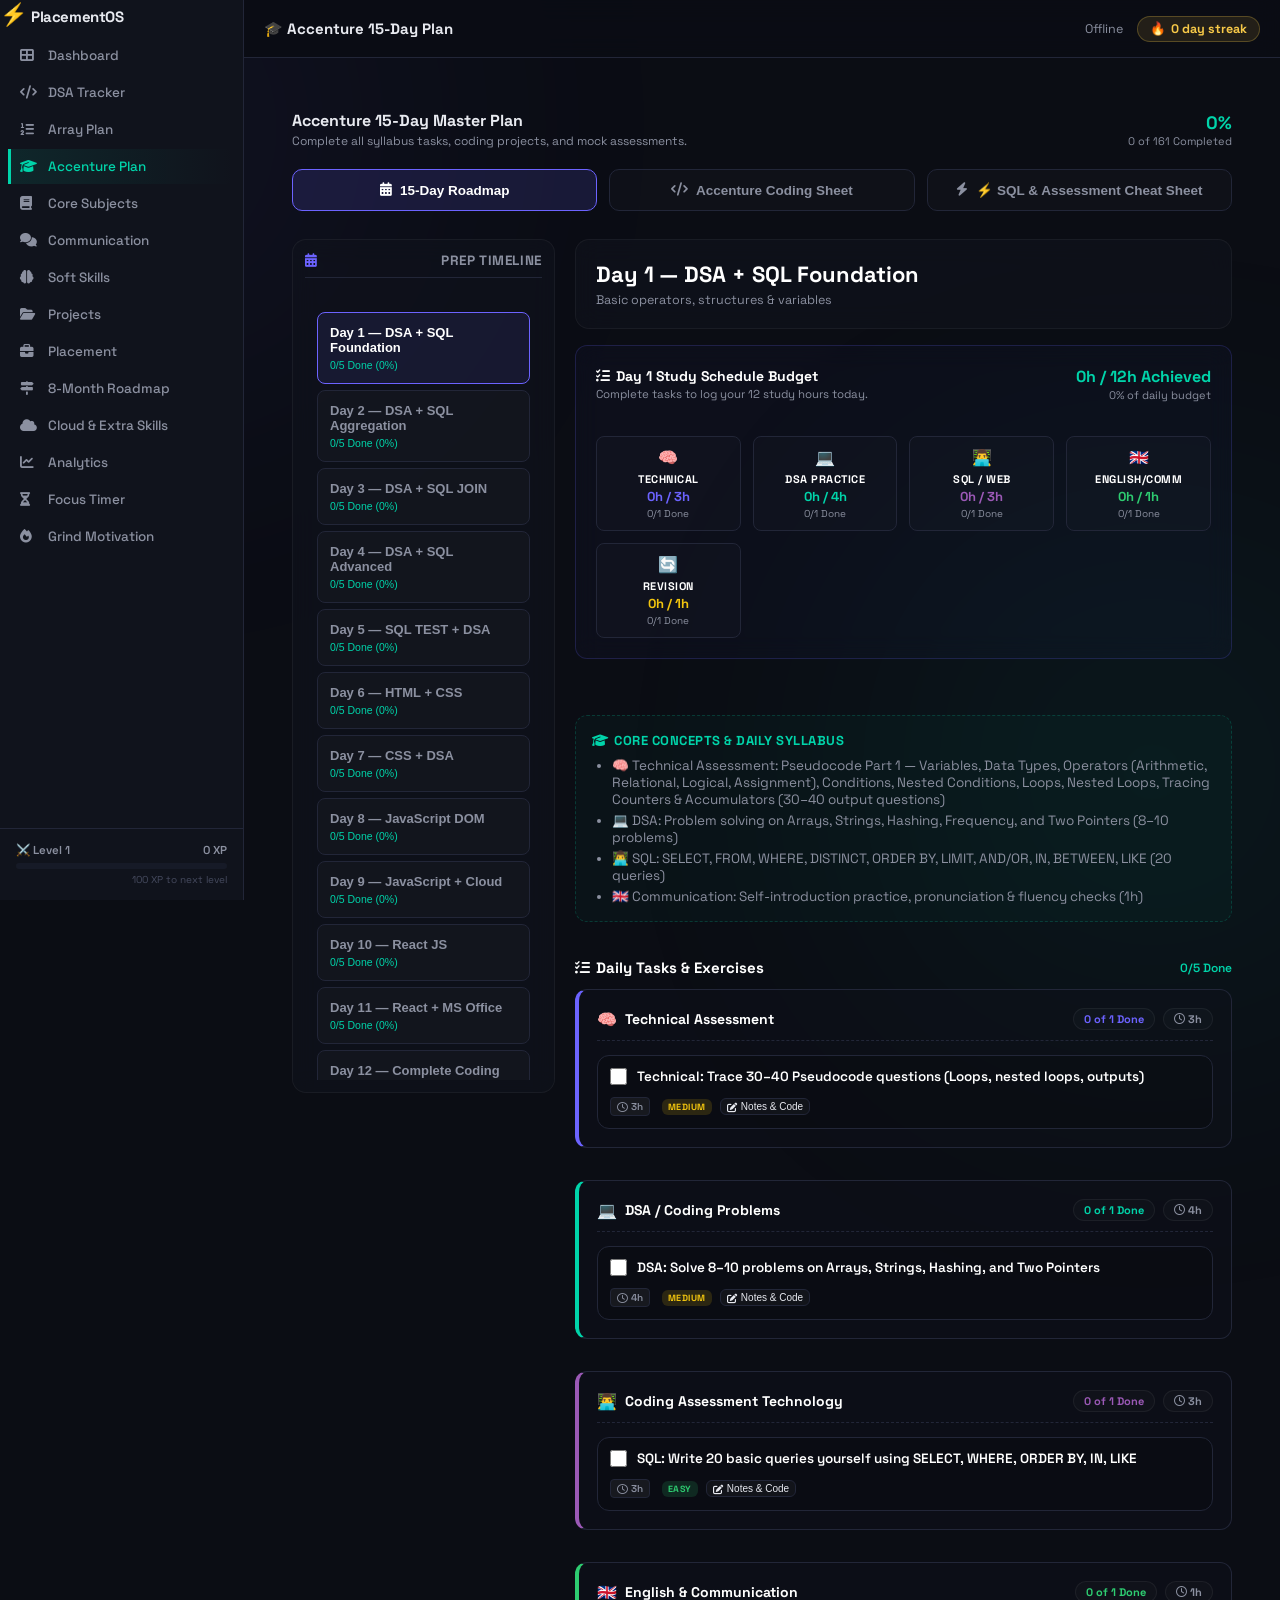
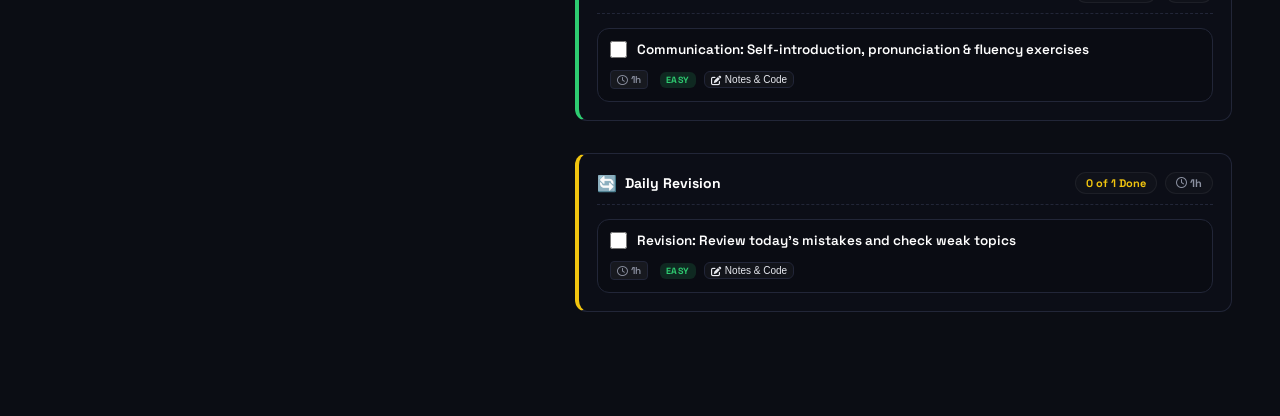
==== commit ad22ede7: "feat: Add 85 Accenture Coding Practice questions and LeetCode daily mapping cheat sheets" ====
--- a/accenture-plan.html
+++ b/accenture-plan.html
@@ -569,6 +569,7 @@
             <!-- Filter Pills -->
             <div style="display:flex; gap:8px; flex-wrap:wrap; margin-top:16px;" id="cs-filter-pills">
               <button class="badge-diff easy" style="cursor:pointer; border:none; padding:5px 12px; font-size:11.5px;" onclick="filterCSCategory('all')">All Topics</button>
+              <button class="badge-diff hard" style="cursor:pointer; border:none; padding:5px 12px; font-size:11.5px; background:linear-gradient(90deg, #6c63ff, #00d4aa); color:#fff;" onclick="filterCSCategory('accenture85')">🔥 Accenture 85 Coding</button>
               <button class="badge-diff medium" style="cursor:pointer; border:none; padding:5px 12px; font-size:11.5px;" onclick="filterCSCategory('sql')">SQL Mastery</button>
               <button class="badge-diff hard" style="cursor:pointer; border:none; padding:5px 12px; font-size:11.5px;" onclick="filterCSCategory('pseudocode')">Pseudocode &amp; Bitwise</button>
               <button class="badge-diff medium" style="cursor:pointer; border:none; padding:5px 12px; font-size:11.5px;" onclick="filterCSCategory('networks')">Networks &amp; Ports</button>
@@ -831,6 +832,74 @@
                   • Props: Passing data parent -&gt; child (read-only).<br>
                   • Lists: <code>items.map(item =&gt; &lt;div key={item.id}&gt;{item.name}&lt;/div&gt;)</code>
                 </div>
+              </div>
+            </div>
+
+            <!-- SECTION 9: ACCENTURE 85 CODING QUESTIONS CHEAT SHEET -->
+            <div class="cs-category-card" data-category="accenture85" style="background:rgba(16,19,28,0.6); border:1px solid var(--border); border-left:4px solid #ff79c6; border-radius:12px; padding:20px;">
+              <h2 style="font-size:16px; font-weight:700; color:#fff; display:flex; align-items:center; gap:8px; margin-bottom:14px;"><i class="fas fa-fire" style="color:#ff79c6;"></i> Accenture 85 Coding Practice Questions — Core Patterns &amp; LeetCode Mapping</h2>
+              
+              <div style="display:grid; grid-template-columns:repeat(auto-fit, minmax(320px, 1fr)); gap:14px;">
+                
+                <div style="background:rgba(0,0,0,0.3); border:1px solid var(--border); border-radius:8px; padding:14px;">
+                  <div style="font-size:13px; font-weight:700; color:#ff79c6; margin-bottom:6px;">Section A: Important (Q1–Q2)</div>
+                  <div style="font-size:11.5px; color:var(--text2); line-height:1.6;">
+                    • <b>Q1. Array Transformation</b>: <code>new = x - (i % 7)*3 + (x // 11 if x % 11 == 0 else 0)</code><br>
+                    • <b>Q2. Equivalent Prefix Sum</b>: <code>eqSum(123) = 1 + 12 + 123 = 136</code>. Loop 1 to n, count where <code>eqSum(x) &gt; n</code>.
+                  </div>
+                </div>
+
+                <div style="background:rgba(0,0,0,0.3); border:1px solid var(--border); border-radius:8px; padding:14px;">
+                  <div style="font-size:13px; font-weight:700; color:#ff79c6; margin-bottom:6px;">Section B: Array Story (Q3–Q27)</div>
+                  <div style="font-size:11.5px; color:var(--text2); line-height:1.6;">
+                    • <b>Q12. Discounts</b>: <code>&gt; 1000: 0.90 | &gt;= 500: 0.95</code><br>
+                    • <b>Q15. Bank Penalty</b>: If balance &lt; 1000 after txn, subtract 20.<br>
+                    • <b>Q19. Buy 2 Get 1 Free</b>: Groups of 3 $\to$ <code>sum(group) - min(group)</code><br>
+                    • <b>Q26. Adjusted Avg</b>: Remove min and max, average remainder. (<b>LC 1491</b>)
+                  </div>
+                </div>
+
+                <div style="background:rgba(0,0,0,0.3); border:1px solid var(--border); border-radius:8px; padding:14px;">
+                  <div style="font-size:13px; font-weight:700; color:#ff79c6; margin-bottom:6px;">Section C: String Story (Q28–Q47)</div>
+                  <div style="font-size:11.5px; color:var(--text2); line-height:1.6;">
+                    • <b>Q28. Extract Numbers</b>: <code>re.findall(r'\d+', s)</code> $\to$ sum integers.<br>
+                    • <b>Q37. First Unique Char</b>: <code>Counter(s)</code>, scan s for count == 1. (<b>LC 387</b>)<br>
+                    • <b>Q39. String Compression</b>: <code>aaabb $\to$ a3b2</code> (<b>LC 443</b>)<br>
+                    • <b>Q42. Code Amount</b>: <code>P100</code> (+100), <code>D20</code> (-20) $\to$ net sum.
+                  </div>
+                </div>
+
+                <div style="background:rgba(0,0,0,0.3); border:1px solid var(--border); border-radius:8px; padding:14px;">
+                  <div style="font-size:13px; font-weight:700; color:#ff79c6; margin-bottom:6px;">Section D: Mixed Array + String (Q48–Q65)</div>
+                  <div style="font-size:11.5px; color:var(--text2); line-height:1.6;">
+                    • <b>Q48. Prefix Multiply</b>: <code>X10 $\to$ 10*2, Y20 $\to$ 20*3, Z5 $\to$ 5*1</code><br>
+                    • <b>Q54. Two Numbers Target Sum</b>: Set lookup for <code>target - val</code>. (<b>LC 1</b>)<br>
+                    • <b>Q60. Order COD</b>: <code>qty * price + (50 if isCod else 0)</code><br>
+                    • <b>Q63. Booking Surge</b>: Weekend 20%, Weekday 10%.
+                  </div>
+                </div>
+
+                <div style="background:rgba(0,0,0,0.3); border:1px solid var(--border); border-radius:8px; padding:14px;">
+                  <div style="font-size:13px; font-weight:700; color:#ff79c6; margin-bottom:6px;">Section E: Core DSA (Q66–Q75)</div>
+                  <div style="font-size:11.5px; color:var(--text2); line-height:1.6;">
+                    • <b>Q68. Remove Duplicates</b>: In-place two pointers. (<b>LC 26</b>)<br>
+                    • <b>Q69. Move Zeroes</b>: Non-zero pointer pass. (<b>LC 283</b>)<br>
+                    • <b>Q71. Rotate Array</b>: Reverse whole, reverse k, reverse n-k. (<b>LC 189</b>)<br>
+                    • <b>Q72. Anagrams</b>: <code>Counter(s) == Counter(t)</code>. (<b>LC 242</b>)
+                  </div>
+                </div>
+
+                <div style="background:rgba(0,0,0,0.3); border:1px solid var(--border); border-radius:8px; padding:14px;">
+                  <div style="font-size:13px; font-weight:700; color:#ff79c6; margin-bottom:6px;">Section F: Binary Search on Answer (Q76–Q85)</div>
+                  <div style="font-size:11.5px; color:var(--text2); line-height:1.6;">
+                    • <b>Q77. Ship Capacity in D Days</b>: BS range <code>[max(w), sum(w)]</code>. (<b>LC 1011</b>)<br>
+                    • <b>Q78. Book Allocation</b>: Min-max contiguous pages. (<b>LC 410</b>)<br>
+                    • <b>Q80. Aggressive Cows</b>: Maximize min distance. (<b>LC 1552</b>)<br>
+                    • <b>Q81. Smallest Divisor</b>: <code>sum(ceil(x / mid)) &lt;= threshold</code>. (<b>LC 1283</b>)<br>
+                    • <b>Q85. Equalize Array</b>: <code>sum(x - min(arr))</code>. (<b>LC 453</b>)
+                  </div>
+                </div>
+
               </div>
             </div>
 
@@ -1131,191 +1200,133 @@
     }
   ];
 
-  // 13-Topic Curated Coding Problem List with Custom Time Splits
+  // 85 Accenture Coding Practice Questions organized into 6 core sections
   const codingSheetData = [
     {
-      id: "arrays",
-      title: "1. Arrays 🔥",
-      desc: "Basic storage, traversal, and linear scans",
+      id: "sec_a",
+      title: "A. Important Questions (Q1–Q2) 🔥",
+      desc: "High-priority array transformations & equivalent prefix sums",
       problems: [
-        { id: "ac_c_arr1", difficulty: "easy", time: "30m", name: "LC 1480 — Running Sum of 1d Array", url: "https://leetcode.com/problems/running-sum-of-1d-array/" },
-        { id: "ac_c_arr2", difficulty: "easy", time: "30m", name: "LC 217 — Contains Duplicate", url: "https://leetcode.com/problems/contains-duplicate/" },
-        { id: "ac_c_arr3", difficulty: "easy", time: "30m", name: "LC 268 — Missing Number", url: "https://leetcode.com/problems/missing-number/" },
-        { id: "ac_c_arr4", difficulty: "easy", time: "30m", name: "LC 27 — Remove Element", url: "https://leetcode.com/problems/remove-element/" },
-        { id: "ac_c_arr5", difficulty: "medium", time: "45m", name: "LC 1 — Two Sum", url: "https://leetcode.com/problems/two-sum/" },
-        { id: "ac_c_arr6", difficulty: "medium", time: "45m", name: "LC 189 — Rotate Array", url: "https://leetcode.com/problems/rotate-array/" },
-        { id: "ac_c_arr7", difficulty: "medium", time: "45m", name: "LC 238 — Product of Array Except Self", url: "https://leetcode.com/problems/product-of-array-except-self/" },
-        { id: "ac_c_arr8", difficulty: "medium", time: "45m", name: "LC 53 — Maximum Subarray", url: "https://leetcode.com/problems/maximum-subarray/" },
-        { id: "ac_c_arr9", difficulty: "hard", time: "1.5h", name: "LC 41 — First Missing Positive (Stretch)", url: "https://leetcode.com/problems/first-missing-positive/" }
+        { id: "ac_q1", difficulty: "medium", time: "30m", name: "Q1. Array Transformation", desc: "For index i: subtract (i%7)*3. If nums[i]%11==0, add nums[i]/11. Find total sum.", url: "https://leetcode.com/problems/running-sum-of-1d-array/" },
+        { id: "ac_q2", difficulty: "medium", time: "35m", name: "Q2. Equivalent Prefix Sum", desc: "eqSum(x) = sum of all prefix numbers of x (e.g. eqSum(123) = 1+12+123 = 136). Count 1 <= x < n where eqSum(x) > n." }
       ]
     },
     {
-      id: "strings",
-      title: "2. Strings 🔥",
-      desc: "Reversals, manipulations, prefix & substring searches",
+      id: "sec_b",
+      title: "B. Array Story Problems (Q3–Q27) 📦",
+      desc: "Business logic: discounts, bonuses, penalties, taxi fares & salaries",
       problems: [
-        { id: "ac_c_str1", difficulty: "easy", time: "30m", name: "LC 344 — Reverse String", url: "https://leetcode.com/problems/reverse-string/" },
-        { id: "ac_c_str2", difficulty: "easy", time: "30m", name: "LC 125 — Valid Palindrome", url: "https://leetcode.com/problems/valid-palindrome/" },
-        { id: "ac_c_str3", difficulty: "easy", time: "30m", name: "LC 14 — Longest Common Prefix", url: "https://leetcode.com/problems/longest-common-prefix/" },
-        { id: "ac_c_str4", difficulty: "easy", time: "30m", name: "LC 58 — Length of Last Word", url: "https://leetcode.com/problems/length-of-last-word/" },
-        { id: "ac_c_str5", difficulty: "medium", time: "45m", name: "LC 151 — Reverse Words in a String", url: "https://leetcode.com/problems/reverse-words-in-a-string/" },
-        { id: "ac_c_str6", difficulty: "medium", time: "45m", name: "LC 443 — String Compression", url: "https://leetcode.com/problems/string-compression/" },
-        { id: "ac_c_str7", difficulty: "medium", time: "45m", name: "LC 8 — String to Integer (atoi)", url: "https://leetcode.com/problems/string-to-integer-atoi/" },
-        { id: "ac_c_str8", difficulty: "medium", time: "45m", name: "LC 647 — Palindromic Substrings", url: "https://leetcode.com/problems/palindromic-substrings/" },
-        { id: "ac_c_str9", difficulty: "hard", time: "1.5h", name: "LC 5 — Longest Palindromic Substring (Stretch)", url: "https://leetcode.com/problems/longest-palindromic-substring/" }
+        { id: "ac_q3", difficulty: "easy", time: "15m", name: "Q3. Count Even and Odd Numbers", desc: "Count the number of even and odd elements in array.", url: "https://leetcode.com/problems/find-numbers-with-even-number-of-digits/" },
+        { id: "ac_q4", difficulty: "easy", time: "15m", name: "Q4. Count Positive, Negative and Zero", desc: "Count positive numbers, negative numbers, and zeros in array." },
+        { id: "ac_q5", difficulty: "easy", time: "15m", name: "Q5. Sum and Average", desc: "Find the sum and average of all array elements." },
+        { id: "ac_q6", difficulty: "easy", time: "15m", name: "Q6. Maximum and Minimum", desc: "Find the maximum and minimum elements in array." },
+        { id: "ac_q7", difficulty: "easy", time: "15m", name: "Q7. Count Elements Divisible by K", desc: "Count how many elements in array are divisible by K." },
+        { id: "ac_q8", difficulty: "easy", time: "15m", name: "Q8. Count Elements Greater Than X", desc: "Count how many elements are strictly greater than X." },
+        { id: "ac_q9", difficulty: "easy", time: "15m", name: "Q9. Count Elements Less Than X", desc: "Count how many elements are strictly less than X." },
+        { id: "ac_q10", difficulty: "easy", time: "15m", name: "Q10. Sum of Even Elements", desc: "Find the sum of all even elements in array." },
+        { id: "ac_q11", difficulty: "easy", time: "15m", name: "Q11. Sum of Odd Elements", desc: "Find the sum of all odd elements in array." },
+        { id: "ac_q12", difficulty: "easy", time: "20m", name: "Q12. Product Discount", desc: "Price > 1000: 10% off; 500-1000: 5% off; else no discount. Total amount.", url: "https://leetcode.com/problems/final-prices-with-a-special-discount-in-a-shop/" },
+        { id: "ac_q13", difficulty: "easy", time: "20m", name: "Q13. Employee Bonus", desc: "Salary < 20k: bonus 5000; 20k-40k: 3000; > 40k: 1000. Find total bonus." },
+        { id: "ac_q14", difficulty: "easy", time: "20m", name: "Q14. Game Points", desc: "Score >= 80: +10 pts; < 40: -5 pts; else no change. Find final total." },
+        { id: "ac_q15", difficulty: "medium", time: "25m", name: "Q15. Bank Penalty", desc: "Initial balance B, apply transactions. If balance < 1000 after a transaction, deduct 20 penalty." },
+        { id: "ac_q16", difficulty: "easy", time: "20m", name: "Q16. Delivery Charge", desc: "Order >= 500: free delivery; < 500: delivery charge 40. Find total payable." },
+        { id: "ac_q17", difficulty: "easy", time: "20m", name: "Q17. Grace Marks", desc: "If marks < 33, replace with 33. Find the new average of marks." },
+        { id: "ac_q18", difficulty: "easy", time: "20m", name: "Q18. Sales Incentive", desc: "Sales <= 10000: 5% incentive; > 10000: 10% incentive. Find total incentive." },
+        { id: "ac_q19", difficulty: "medium", time: "25m", name: "Q19. Buy 2 Get 1 Free", desc: "Products grouped in threes; in every group, cheapest item is free. Total bill." },
+        { id: "ac_q20", difficulty: "medium", time: "25m", name: "Q20. Taxi Fare", desc: "First 5km @ 50/km; next 10km @ 40/km; beyond 15km @ 30/km. Find total fare." },
+        { id: "ac_q21", difficulty: "medium", time: "25m", name: "Q21. Festival Bonus", desc: "Tenure >= 5 yrs: 20% bonus; 2-4 yrs: 10%; < 2 yrs: 5%. Total bonus payout." },
+        { id: "ac_q22", difficulty: "easy", time: "20m", name: "Q22. Scholarship", desc: "Marks >= 90: 100% fees; 75-89: 50% fees; else 0%. Find total fees collected." },
+        { id: "ac_q23", difficulty: "easy", time: "20m", name: "Q23. Target Incentive", desc: "If sales >= target: 10% incentive; else 0. Find total incentive." },
+        { id: "ac_q24", difficulty: "medium", time: "25m", name: "Q24. Mobile Bill", desc: "First 100 units @ 1.0; next 200 @ 0.8; above 300 @ 0.5. Calculate bill." },
+        { id: "ac_q25", difficulty: "easy", time: "20m", name: "Q25. Gym Discount", desc: "Fee 1000. If attendance >= 20 days: 20% discount (fee 800); else 1000." },
+        { id: "ac_q26", difficulty: "easy", time: "20m", name: "Q26. Adjusted Average Salary", desc: "Remove one min and one max salary, calculate average of remaining.", url: "https://leetcode.com/problems/average-salary-excluding-the-minimum-and-maximum-salary/" },
+        { id: "ac_q27", difficulty: "easy", time: "20m", name: "Q27. Second Item 50% Off", desc: "Consecutive pairs: 2nd item gets 50% discount. Find total bill." }
       ]
     },
     {
-      id: "hashing",
-      title: "3. Hashing / Frequency 🔥",
-      desc: "Set/map counts & fast duplicate checks",
+      id: "sec_c",
+      title: "C. String Story & Parsing (Q28–Q47) 🔤",
+      desc: "Alphanumeric parsing, code amounts (P100, D20), reversals & compression",
       problems: [
-        { id: "ac_c_hash1", difficulty: "easy", time: "30m", name: "LC 1 — Two Sum", url: "https://leetcode.com/problems/two-sum/" },
-        { id: "ac_c_hash2", difficulty: "easy", time: "30m", name: "LC 217 — Contains Duplicate", url: "https://leetcode.com/problems/contains-duplicate/" },
-        { id: "ac_c_hash3", difficulty: "easy", time: "30m", name: "LC 242 — Valid Anagram", url: "https://leetcode.com/problems/valid-anagram/" },
-        { id: "ac_c_hash4", difficulty: "easy", time: "30m", name: "LC 387 — First Unique Character in a String", url: "https://leetcode.com/problems/first-unique-character-in-a-string/" },
-        { id: "ac_c_hash5", difficulty: "medium", time: "45m", name: "LC 49 — Group Anagrams", url: "https://leetcode.com/problems/group-anagrams/" },
-        { id: "ac_c_hash6", difficulty: "medium", time: "45m", name: "LC 347 — Top K Frequent Elements", url: "https://leetcode.com/problems/top-k-frequent-elements/" },
-        { id: "ac_c_hash7", difficulty: "medium", time: "45m", name: "LC 128 — Longest Consecutive Sequence", url: "https://leetcode.com/problems/longest-consecutive-sequence/" },
-        { id: "ac_c_hash8", difficulty: "hard", time: "1.5h", name: "LC 30 — Substring with Concatenation of All Words (Stretch)", url: "https://leetcode.com/problems/substring-with-concatenation-of-all-words/" }
+        { id: "ac_q28", difficulty: "easy", time: "20m", name: "Q28. Extract Numbers and Find Sum", desc: "Extract all numbers from string containing letters/specials, find sum." },
+        { id: "ac_q29", difficulty: "easy", time: "15m", name: "Q29. Count Numbers in a String", desc: "Extract and count how many numbers exist in the string." },
+        { id: "ac_q30", difficulty: "easy", time: "20m", name: "Q30. Average of Extracted Numbers", desc: "Extract numbers from string and find their average." },
+        { id: "ac_q31", difficulty: "easy", time: "15m", name: "Q31. Maximum Extracted Number", desc: "Extract numbers from string and find the maximum number." },
+        { id: "ac_q32", difficulty: "easy", time: "15m", name: "Q32. Count Even Extracted Numbers", desc: "Extract all numbers from string and count how many are even." },
+        { id: "ac_q33", difficulty: "easy", time: "15m", name: "Q33. Reverse a String", desc: "Reverse the given string.", url: "https://leetcode.com/problems/reverse-string/" },
+        { id: "ac_q34", difficulty: "easy", time: "15m", name: "Q34. Palindrome String", desc: "Check if string is a palindrome while ignoring case and non-alphanumeric.", url: "https://leetcode.com/problems/valid-palindrome/" },
+        { id: "ac_q35", difficulty: "easy", time: "15m", name: "Q35. Count Vowels and Consonants", desc: "Count vowels and consonants in the given string." },
+        { id: "ac_q36", difficulty: "easy", time: "15m", name: "Q36. Count Uppercase and Lowercase", desc: "Count uppercase and lowercase letters in the given string." },
+        { id: "ac_q37", difficulty: "easy", time: "20m", name: "Q37. First Non-Repeating Character", desc: "Find the first character that occurs only once.", url: "https://leetcode.com/problems/first-unique-character-in-a-string/" },
+        { id: "ac_q38", difficulty: "easy", time: "20m", name: "Q38. Remove Duplicate Characters", desc: "Remove duplicates while preserving first occurrence order." },
+        { id: "ac_q39", difficulty: "medium", time: "25m", name: "Q39. String Compression", desc: "Compress repeated chars: 'aaabbcccc' -> 'a3b2c4'.", url: "https://leetcode.com/problems/string-compression/" },
+        { id: "ac_q40", difficulty: "easy", time: "15m", name: "Q40. Words Longer Than 5", desc: "In sentence, count how many words have length > 5." },
+        { id: "ac_q41", difficulty: "easy", time: "20m", name: "Q41. Reverse Words", desc: "Reverse the order of words in sentence.", url: "https://leetcode.com/problems/reverse-words-in-a-string/" },
+        { id: "ac_q42", difficulty: "easy", time: "20m", name: "Q42. Code Amount", desc: "P100 (add 100), D20 (subtract 20). Find net amount." },
+        { id: "ac_q43", difficulty: "easy", time: "20m", name: "Q43. Passed Marks", desc: "S85 (passed, add 85), F30 (fail, ignore). Total passed marks." },
+        { id: "ac_q44", difficulty: "medium", time: "25m", name: "Q44. Deposit and Withdrawal", desc: "D100 (deposit), W50 (withdraw). If balance < 500, deduct 10 penalty." },
+        { id: "ac_q45", difficulty: "easy", time: "20m", name: "Q45. Adjust Marks", desc: "Marks >= 80: +5; < 40: +10; else unchanged. Find average of final marks." },
+        { id: "ac_q46", difficulty: "medium", time: "25m", name: "Q46. ID Filtering", desc: "Count IDs starting with 'A' or 'B' having numeric part > 100 (e.g. A105, B200)." },
+        { id: "ac_q47", difficulty: "easy", time: "20m", name: "Q47. Username Filtering", desc: "Count usernames with length >= 5 containing 'user'." }
       ]
     },
     {
-      id: "pointers",
-      title: "4. Two Pointers 🔥",
-      desc: "Symmetrical narrows, sorted sum searches",
+      id: "sec_d",
+      title: "D. Mixed Array + String Logic (Q48–Q65) 🧩",
+      desc: "Prefix multiplies, order pricing, rating bonuses & surge pricing",
       problems: [
-        { id: "ac_c_ptr1", difficulty: "easy", time: "30m", name: "LC 125 — Valid Palindrome", url: "https://leetcode.com/problems/valid-palindrome/" },
-        { id: "ac_c_ptr2", difficulty: "easy", time: "30m", name: "LC 344 — Reverse String", url: "https://leetcode.com/problems/reverse-string/" },
-        { id: "ac_c_ptr3", difficulty: "easy", time: "30m", name: "LC 977 — Squares of a Sorted Array", url: "https://leetcode.com/problems/squares-of-a-sorted-array/" },
-        { id: "ac_c_ptr4", difficulty: "medium", time: "45m", name: "LC 167 — Two Sum II - Input Array Is Sorted", url: "https://leetcode.com/problems/two-sum-ii-input-array-is-sorted/" },
-        { id: "ac_c_ptr5", difficulty: "medium", time: "45m", name: "LC 11 — Container With Most Water", url: "https://leetcode.com/problems/container-with-most-water/" },
-        { id: "ac_c_ptr6", difficulty: "medium", time: "45m", name: "LC 15 — 3Sum", url: "https://leetcode.com/problems/3sum/" },
-        { id: "ac_c_ptr7", difficulty: "hard", time: "1.5h", name: "LC 42 — Trapping Rain Water (Stretch)", url: "https://leetcode.com/problems/trapping-rain-water/" }
+        { id: "ac_q48", difficulty: "easy", time: "20m", name: "Q48. Prefix-Based Multiplication", desc: "X10 (X*2 = 20), Y20 (Y*3 = 60), Z5 (Z*1 = 5). Find total." },
+        { id: "ac_q49", difficulty: "easy", time: "20m", name: "Q49. Numeric String Filtering", desc: "Given ['10', '20', 'abc', '30'], ignore non-numeric, find sum and average." },
+        { id: "ac_q50", difficulty: "easy", time: "20m", name: "Q50. Status and Marks", desc: "Statuses ['P', 'F', 'P'] and marks [80, 35, 90]. Sum marks where status is 'P'." },
+        { id: "ac_q51", difficulty: "easy", time: "20m", name: "Q51. Prices as Strings", desc: "Price > 200: 10% off; else 5% off. Total amount after discounts." },
+        { id: "ac_q52", difficulty: "easy", time: "20m", name: "Q52. Time Comparison", desc: "Given times ['09:30', '13:15', '18:45'], count how many are after '12:00'." },
+        { id: "ac_q53", difficulty: "medium", time: "25m", name: "Q53. Country Codes", desc: "Codes like IN100, US200, IN150. Find total for IN and others separately." },
+        { id: "ac_q54", difficulty: "medium", time: "25m", name: "Q54. Two Numbers with Target Sum", desc: "Numbers as strings. Check if any two sum to target.", url: "https://leetcode.com/problems/two-sum/" },
+        { id: "ac_q55", difficulty: "medium", time: "25m", name: "Q55. Prefix with Maximum Total", desc: "A10, B20, C30, A40. Find prefix with max total sum and print it." },
+        { id: "ac_q56", difficulty: "easy", time: "20m", name: "Q56. Order Discount", desc: "Prime: 10% off; Non-prime >= 1000: 5% off; else no discount. Total amount." },
+        { id: "ac_q57", difficulty: "easy", time: "20m", name: "Q57. Employee Department Bonus", desc: "IT dept: 10% bonus; other depts: 5% bonus. Find total bonus." },
+        { id: "ac_q58", difficulty: "easy", time: "20m", name: "Q58. Customer Discount", desc: "Age >= 60: 15% off; else if purchase >= 5000: 10% off; else 5% off." },
+        { id: "ac_q59", difficulty: "medium", time: "25m", name: "Q59. Student Scholarship", desc: "Marks >= 75 & Att >= 90: 100% fees; Marks >= 60 & Att >= 75: 50%; else 0%." },
+        { id: "ac_q60", difficulty: "easy", time: "20m", name: "Q60. Order Revenue", desc: "Quantity * Price. If COD is true, add charge 50; else free shipping." },
+        { id: "ac_q61", difficulty: "easy", time: "20m", name: "Q61. Employee Rating Bonus", desc: "Rating >= 4: 20% bonus; Rating == 3: 10%; else no bonus. Total payout." },
+        { id: "ac_q62", difficulty: "easy", time: "20m", name: "Q62. Product Tax", desc: "Electronics: 10% tax; Groceries: 5%; Others: 8%. Total price with tax." },
+        { id: "ac_q63", difficulty: "easy", time: "20m", name: "Q63. Booking Surge", desc: "Weekend: 20% surge; Weekday: 10% surge. Total fare." },
+        { id: "ac_q64", difficulty: "easy", time: "20m", name: "Q64. Rider Bonus", desc: "Rides >= 100 and Rating >= 4.5: 5000 bonus; else 0. Total bonus." },
+        { id: "ac_q65", difficulty: "easy", time: "20m", name: "Q65. Coupon Discount", desc: "SAVE10: 10% off; SAVE20: 20% off; other: no discount. Total bill." }
       ]
     },
     {
-      id: "math",
-      title: "5. Basic Math 🔥",
-      desc: "Primes, GCD/LCM, integer splits & series checks",
+      id: "sec_e",
+      title: "E. Basic Array & String DSA (Q66–Q75) 🧠",
+      desc: "Core DSA: two pointers, second largest, anagrams, rotation & duplicates",
       problems: [
-        { id: "ac_c_math1", difficulty: "easy", time: "30m", name: "LC 9 — Palindrome Number", url: "https://leetcode.com/problems/palindrome-number/" },
-        { id: "ac_c_math2", difficulty: "easy", time: "30m", name: "LC 7 — Reverse Integer", url: "https://leetcode.com/problems/reverse-integer/" },
-        { id: "ac_c_math3", difficulty: "easy", time: "30m", name: "LC 412 — Fizz Buzz", url: "https://leetcode.com/problems/fizz-buzz/" },
-        { id: "ac_c_math4", difficulty: "easy", time: "30m", name: "LC 1979 — Find Greatest Common Divisor of Array", url: "https://leetcode.com/problems/find-greatest-common-divisor-of-array/" },
-        { id: "ac_c_math5", difficulty: "medium", time: "45m", name: "LC 202 — Happy Number", url: "https://leetcode.com/problems/happy-number/" },
-        { id: "ac_c_math6", difficulty: "medium", time: "45m", name: "LC 204 — Count Primes", url: "https://leetcode.com/problems/count-primes/" },
-        { id: "ac_c_math7", difficulty: "medium", time: "45m", name: "LC 50 — Pow(x, n)", url: "https://leetcode.com/problems/powx-n/" },
-        { id: "ac_c_math8", difficulty: "hard", time: "1.5h", name: "LC 273 — Integer to English Words (Stretch)", url: "https://leetcode.com/problems/integer-to-english-words/" },
-        { id: "ac_c_math_c1", difficulty: "easy", time: "1h", name: "Concept: Practice Prime Checking, LCM & Factorial implementation" },
-        { id: "ac_c_math_c2", difficulty: "easy", time: "1h", name: "Concept: Practice Fibonacci series & Armstrong Numbers" },
-        { id: "ac_c_math_c3", difficulty: "easy", time: "1h", name: "Concept: Sum of digits, Reverse digits & modulo manipulation" }
+        { id: "ac_q66", difficulty: "easy", time: "15m", name: "Q66. Reverse an Array", desc: "Reverse an integer array in place.", url: "https://leetcode.com/problems/reverse-string/" },
+        { id: "ac_q67", difficulty: "easy", time: "20m", name: "Q67. Second Largest Element", desc: "Find second largest distinct element in array." },
+        { id: "ac_q68", difficulty: "easy", time: "20m", name: "Q68. Remove Duplicates from Sorted Array", desc: "In-place duplicate removal, return unique count.", url: "https://leetcode.com/problems/remove-duplicates-from-sorted-array/" },
+        { id: "ac_q69", difficulty: "easy", time: "20m", name: "Q69. Move Zeros to the End", desc: "Move all zeros to end preserving order.", url: "https://leetcode.com/problems/move-zeroes/" },
+        { id: "ac_q70", difficulty: "easy", time: "20m", name: "Q70. Check if Array is Sorted", desc: "Determine if array is sorted non-decreasingly.", url: "https://leetcode.com/problems/check-if-array-is-sorted-and-rotated/" },
+        { id: "ac_q71", difficulty: "medium", time: "25m", name: "Q71. Rotate Array Right by K", desc: "Rotate array right by K positions in place.", url: "https://leetcode.com/problems/rotate-array/" },
+        { id: "ac_q72", difficulty: "easy", time: "20m", name: "Q72. Check Anagrams", desc: "Check if two strings are anagrams of each other.", url: "https://leetcode.com/problems/valid-anagram/" },
+        { id: "ac_q73", difficulty: "easy", time: "20m", name: "Q73. Longest Word", desc: "Find the longest word in a given sentence." },
+        { id: "ac_q74", difficulty: "easy", time: "20m", name: "Q74. Most Frequent Character", desc: "Count char frequencies and return the most frequent character." },
+        { id: "ac_q75", difficulty: "easy", time: "20m", name: "Q75. First Non-Repeating Character", desc: "Find first non-repeating character using index scan.", url: "https://leetcode.com/problems/first-unique-character-in-a-string/" }
       ]
     },
     {
-      id: "window",
-      title: "6. Sliding Window 🔥",
-      desc: "Fixed and variable subsegments calculations",
+      id: "sec_f",
+      title: "F. Binary Search on Answer (Q76–Q85) 🎯",
+      desc: "Ship capacities, book allocation, aggressive cows, divisors & equalization",
       problems: [
-        { id: "ac_c_win1", difficulty: "easy", time: "30m", name: "LC 121 — Best Time to Buy and Sell Stock", url: "https://leetcode.com/problems/best-time-to-buy-and-sell-stock/" },
-        { id: "ac_c_win2", difficulty: "medium", time: "45m", name: "LC 3 — Longest Substring Without Repeating Characters", url: "https://leetcode.com/problems/longest-substring-without-repeating-characters/" },
-        { id: "ac_c_win3", difficulty: "medium", time: "45m", name: "LC 567 — Permutation in String", url: "https://leetcode.com/problems/permutation-in-string/" },
-        { id: "ac_c_win4", difficulty: "medium", time: "45m", name: "LC 438 — Find All Anagrams in a String", url: "https://leetcode.com/problems/find-all-anagrams-in-a-string/" },
-        { id: "ac_c_win5", difficulty: "medium", time: "45m", name: "LC 424 — Longest Repeating Character Replacement", url: "https://leetcode.com/problems/longest-repeating-character-replacement/" },
-        { id: "ac_c_win6", difficulty: "hard", time: "1.5h", name: "LC 76 — Minimum Window Substring (Stretch)", url: "https://leetcode.com/problems/minimum-window-substring/" }
-      ]
-    },
-    {
-      id: "prefix",
-      title: "7. Prefix Sum 🟡",
-      desc: "O(1) range sum lookups, subsegment matching",
-      problems: [
-        { id: "ac_c_pref1", difficulty: "easy", time: "30m", name: "LC 1480 — Running Sum of 1d Array", url: "https://leetcode.com/problems/running-sum-of-1d-array/" },
-        { id: "ac_c_pref2", difficulty: "easy", time: "30m", name: "LC 724 — Find Pivot Index", url: "https://leetcode.com/problems/find-pivot-index/" },
-        { id: "ac_c_pref3", difficulty: "easy", time: "30m", name: "LC 303 — Range Sum Query - Immutable", url: "https://leetcode.com/problems/range-sum-query-immutable/" },
-        { id: "ac_c_pref4", difficulty: "medium", time: "45m", name: "LC 53 — Maximum Subarray", url: "https://leetcode.com/problems/maximum-subarray/" },
-        { id: "ac_c_pref5", difficulty: "medium", time: "45m", name: "LC 560 — Subarray Sum Equals K", url: "https://leetcode.com/problems/subarray-sum-equals-k/" },
-        { id: "ac_c_pref6", difficulty: "medium", time: "45m", name: "LC 525 — Contiguous Array", url: "https://leetcode.com/problems/contiguous-array/" },
-        { id: "ac_c_pref7", difficulty: "hard", time: "1.5h", name: "LC 974 — Subarray Sums Divisible by K (Stretch)", url: "https://leetcode.com/problems/subarray-sums-divisible-by-k/" }
-      ]
-    },
-    {
-      id: "sorting",
-      title: "8. Sorting 🟡",
-      desc: "Comparison algorithms & merge segments",
-      problems: [
-        { id: "ac_c_sort1", difficulty: "easy", time: "30m", name: "LC 88 — Merge Sorted Array", url: "https://leetcode.com/problems/merge-sorted-array/" },
-        { id: "ac_c_sort2", difficulty: "easy", time: "30m", name: "LC 912 — Sort an Array", url: "https://leetcode.com/problems/sort-an-array/" },
-        { id: "ac_c_sort3", difficulty: "medium", time: "45m", name: "LC 75 — Sort Colors", url: "https://leetcode.com/problems/sort-colors/" },
-        { id: "ac_c_sort4", difficulty: "medium", time: "45m", name: "LC 56 — Merge Intervals", url: "https://leetcode.com/problems/merge-intervals/" },
-        { id: "ac_c_sort5", difficulty: "medium", time: "45m", name: "LC 179 — Largest Number", url: "https://leetcode.com/problems/largest-number/" },
-        { id: "ac_c_sort6", difficulty: "hard", time: "1.5h", name: "LC 315 — Count of Smaller Numbers After Self (Stretch)", url: "https://leetcode.com/problems/count-of-smaller-numbers-after-self/" },
-        { id: "ac_c_sort_c1", difficulty: "easy", time: "1h", name: "Concept: Implement Bubble Sort & Selection Sort manually" },
-        { id: "ac_c_sort_c2", difficulty: "easy", time: "1h", name: "Concept: Implement Insertion Sort & learn built-in Python sort()/sorted()" }
-      ]
-    },
-    {
-      id: "binary-search",
-      title: "9. Binary Search 🟡",
-      desc: "Logarithmic space split searches",
-      problems: [
-        { id: "ac_c_bs1", difficulty: "easy", time: "30m", name: "LC 704 — Binary Search", url: "https://leetcode.com/problems/binary-search/" },
-        { id: "ac_c_bs2", difficulty: "easy", time: "30m", name: "LC 35 — Search Insert Position", url: "https://leetcode.com/problems/search-insert-position/" },
-        { id: "ac_c_bs3", difficulty: "easy", time: "30m", name: "LC 69 — Sqrt(x)", url: "https://leetcode.com/problems/sqrtx/" },
-        { id: "ac_c_bs4", difficulty: "medium", time: "45m", name: "LC 34 — Find First and Last Position of Element in Sorted Array", url: "https://leetcode.com/problems/find-first-and-last-position-of-element-in-sorted-array/" },
-        { id: "ac_c_bs5", difficulty: "medium", time: "45m", name: "LC 33 — Search in Rotated Sorted Array", url: "https://leetcode.com/problems/search-in-rotated-sorted-array/" },
-        { id: "ac_c_bs6", difficulty: "medium", time: "45m", name: "LC 153 — Find Minimum in Rotated Sorted Array", url: "https://leetcode.com/problems/find-minimum-in-rotated-sorted-array/" },
-        { id: "ac_c_bs7", difficulty: "hard", time: "1.5h", name: "LC 4 — Median of Two Sorted Arrays (Stretch)", url: "https://leetcode.com/problems/median-of-two-sorted-arrays/" }
-      ]
-    },
-    {
-      id: "bit-manipulation",
-      title: "10. Bit Manipulation 🟡",
-      desc: "Bitwise gates, counting bits, unique XOR states",
-      problems: [
-        { id: "ac_c_bit1", difficulty: "easy", time: "30m", name: "LC 136 — Single Number", url: "https://leetcode.com/problems/single-number/" },
-        { id: "ac_c_bit2", difficulty: "easy", time: "30m", name: "LC 191 — Number of 1 Bits", url: "https://leetcode.com/problems/number-of-1-bits/" },
-        { id: "ac_c_bit3", difficulty: "easy", time: "30m", name: "LC 338 — Counting Bits", url: "https://leetcode.com/problems/counting-bits/" },
-        { id: "ac_c_bit4", difficulty: "medium", time: "45m", name: "LC 137 — Single Number II", url: "https://leetcode.com/problems/single-number-ii/" },
-        { id: "ac_c_bit5", difficulty: "medium", time: "45m", name: "LC 201 — Bitwise AND of Numbers Range", url: "https://leetcode.com/problems/bitwise-and-of-numbers-range/" },
-        { id: "ac_c_bit6", difficulty: "hard", time: "1.5h", name: "LC 982 — Triples with Bitwise AND Equal To Zero (Stretch)", url: "https://leetcode.com/problems/triples-with-bitwise-and-equal-to-zero/" }
-      ]
-    },
-    {
-      id: "recursion",
-      title: "11. Recursion 🟢",
-      desc: "Call stacks, trace execution trees & return states",
-      problems: [
-        { id: "ac_c_rec1", difficulty: "medium", time: "45m", name: "LC 50 — Pow(x, n)", url: "https://leetcode.com/problems/powx-n/" },
-        { id: "ac_c_rec2", difficulty: "medium", time: "45m", name: "LC 78 — Subsets", url: "https://leetcode.com/problems/subsets/" },
-        { id: "ac_c_rec_c1", difficulty: "easy", time: "1h", name: "Concept: Practice Prime Checking, LCM & Factorial implementation" },
-        { id: "ac_c_rec_c2", difficulty: "easy", time: "1h", name: "Concept: Practice Fibonacci series & Armstrong Numbers" },
-        { id: "ac_c_rec_c3", difficulty: "easy", time: "1h", name: "Concept: Sum of digits, Reverse digits & modulo manipulation" }
-      ]
-    },
-    {
-      id: "stack",
-      title: "12. Stack 🟢",
-      desc: "LIFO, parenthesis checks, postfix evaluation",
-      problems: [
-        { id: "ac_c_stk1", difficulty: "easy", time: "30m", name: "LC 20 — Valid Parentheses", url: "https://leetcode.com/problems/valid-parentheses/" },
-        { id: "ac_c_stk2", difficulty: "easy", time: "30m", name: "LC 682 — Baseball Game", url: "https://leetcode.com/problems/baseball-game/" },
-        { id: "ac_c_stk3", difficulty: "easy", time: "30m", name: "LC 1047 — Remove All Adjacent Duplicates In String", url: "https://leetcode.com/problems/remove-all-adjacent-duplicates-in-string/" },
-        { id: "ac_c_stk4", difficulty: "medium", time: "45m", name: "LC 155 — Min Stack", url: "https://leetcode.com/problems/min-stack/" },
-        { id: "ac_c_stk5", difficulty: "medium", time: "45m", name: "LC 150 — Evaluate Reverse Polish Notation", url: "https://leetcode.com/problems/evaluate-reverse-polish-notation/" },
-        { id: "ac_c_stk6", difficulty: "medium", time: "45m", name: "LC 739 — Daily Temperatures", url: "https://leetcode.com/problems/daily-temperatures/" }
-      ]
-    },
-    {
-      id: "linked-list",
-      title: "13. Linked List 🟢",
-      desc: "Node pointer redirections & fast/slow loops",
-      problems: [
-        { id: "ac_c_ll1", difficulty: "easy", time: "30m", name: "LC 206 — Reverse Linked List", url: "https://leetcode.com/problems/reverse-linked-list/" },
-        { id: "ac_c_ll2", difficulty: "easy", time: "30m", name: "LC 21 — Merge Two Sorted Lists", url: "https://leetcode.com/problems/merge-two-sorted-lists/" },
-        { id: "ac_c_ll3", difficulty: "easy", time: "30m", name: "LC 141 — Linked List Cycle", url: "https://leetcode.com/problems/linked-list-cycle/" },
-        { id: "ac_c_ll4", difficulty: "medium", time: "45m", name: "LC 19 — Remove Nth Node From End of List", url: "https://leetcode.com/problems/remove-nth-node-from-end-of-list/" },
-        { id: "ac_c_ll5", difficulty: "medium", time: "45m", name: "LC 160 — Intersection of Two Linked Lists", url: "https://leetcode.com/problems/intersection-of-two-linked-lists/" }
+        { id: "ac_q76", difficulty: "medium", time: "30m", name: "Q76. Minimum X for Sum Condition", desc: "Find min X such that sum(elements > X) <= K." },
+        { id: "ac_q77", difficulty: "medium", time: "35m", name: "Q77. Minimum Ship Capacity", desc: "Find minimum capacity to ship all packages within D days.", url: "https://leetcode.com/problems/capacity-to-ship-packages-within-d-days/" },
+        { id: "ac_q78", difficulty: "hard", time: "40m", name: "Q78. Allocate Books", desc: "Allocate contiguous books to M students minimizing max pages.", url: "https://leetcode.com/problems/split-array-largest-sum/" },
+        { id: "ac_q79", difficulty: "medium", time: "35m", name: "Q79. Minimum Time to Complete K Tasks", desc: "Task times given, find min time to finish at least K tasks.", url: "https://leetcode.com/problems/minimum-time-to-complete-trips/" },
+        { id: "ac_q80", difficulty: "hard", time: "40m", name: "Q80. Aggressive Cows", desc: "Place C cows in N stalls to maximize minimum distance.", url: "https://leetcode.com/problems/magnetic-force-between-two-balls/" },
+        { id: "ac_q81", difficulty: "medium", time: "30m", name: "Q81. Smallest Divisor", desc: "Find smallest divisor D such that sum(ceil(arr[i]/D)) <= S.", url: "https://leetcode.com/problems/find-the-smallest-divisor-given-a-threshold/" },
+        { id: "ac_q82", difficulty: "medium", time: "30m", name: "Q82. Minimum Reduction Value", desc: "Find min X such that reducing values > X results in sum <= target." },
+        { id: "ac_q83", difficulty: "medium", time: "30m", name: "Q83. Maximum Average Subarray", desc: "Find maximum possible average of subarray of length >= K.", url: "https://leetcode.com/problems/maximum-average-subarray-i/" },
+        { id: "ac_q84", difficulty: "medium", time: "35m", name: "Q84. K-th Smallest Element", desc: "Find K-th smallest element using binary search over value range.", url: "https://leetcode.com/problems/kth-smallest-element-in-a-sorted-matrix/" },
+        { id: "ac_q85", difficulty: "easy", time: "25m", name: "Q85. Equalize Array", desc: "In one op increase N-1 elements by 1. Find min operations to equalize.", url: "https://leetcode.com/problems/minimum-moves-to-equal-array-elements/" }
       ]
     }
   ];
@@ -1331,7 +1342,7 @@
   let S = {};
   let activeDay = 1;
   let activeTab = 'roadmap';
-  let activeTopic = 'arrays';
+  let activeTopic = 'sec_a';
 
   // Utility to parse any time string into numeric hours
   function parseTimeStrToHours(timeStr) {
@@ -1968,6 +1979,7 @@
             <button class="btn-toggle-editor" id="btn-editor-coding-${p.id}" onclick="toggleCodingEditor('${p.id}')"><i class="fas fa-edit"></i> Notes &amp; Code</button>
           </div>
         </div>
+        ${p.desc ? `<div style="font-size:12px; color:var(--text2); margin-top:8px; line-height:1.5; padding-left:27px;"><i class="fas fa-info-circle" style="color:var(--accent2); margin-right:4px;"></i>${p.desc}</div>` : ''}
         
         <div class="editor-panel" id="editor-coding-${p.id}">
           <div class="editor-cols">
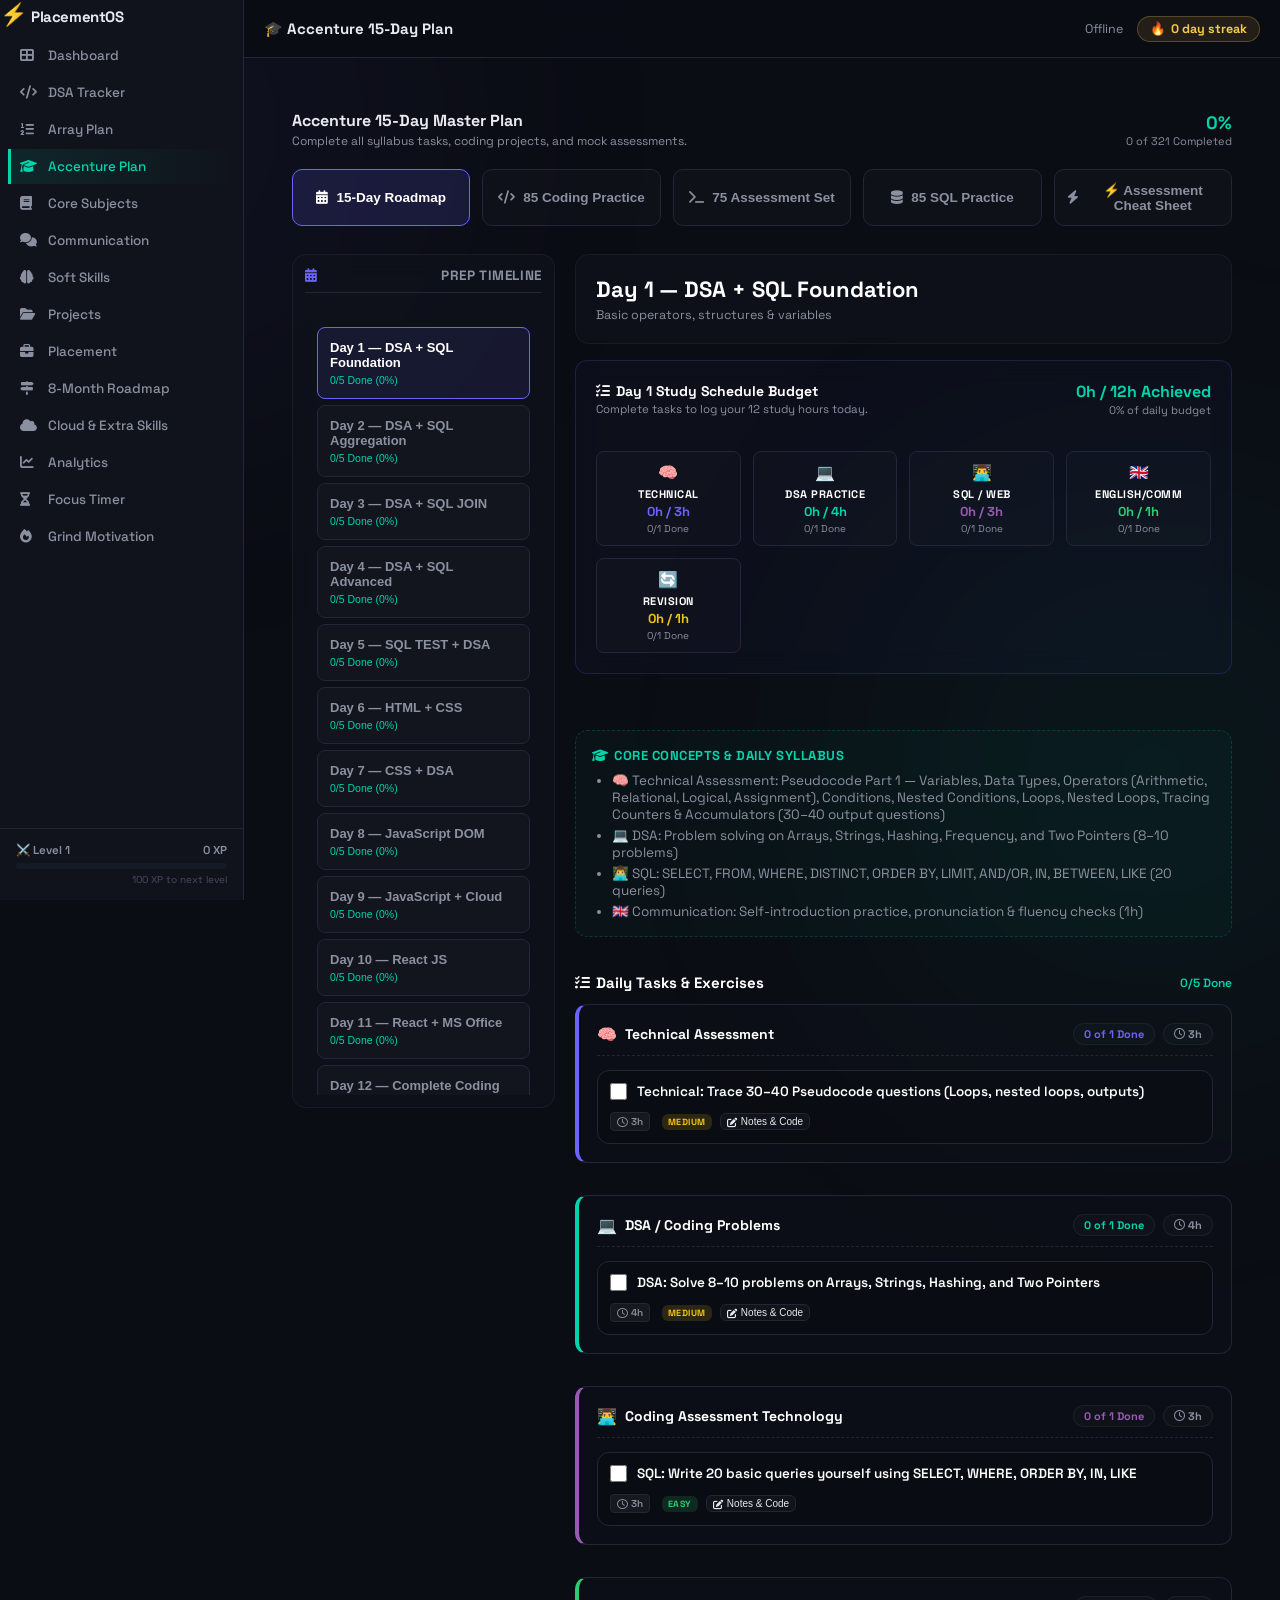
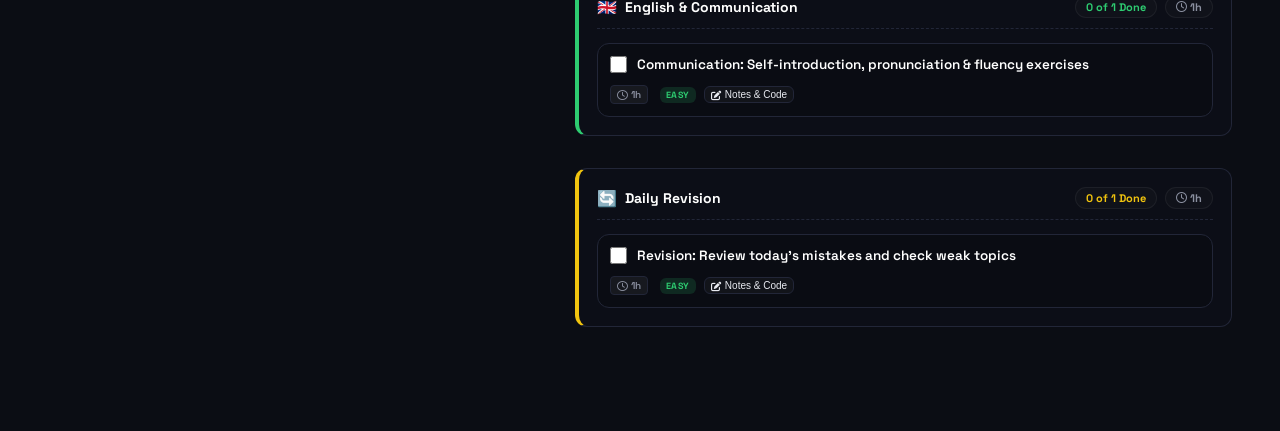
==== commit 907e047c: "feat(accenture): complete 85 SQL practice interactive tab and 75 coding assessment master cheatsheet" ====
--- a/accenture-plan.html
+++ b/accenture-plan.html
@@ -368,6 +368,32 @@
       background: rgba(255, 255, 255, 0.05);
       color: #fff;
     }
+  
+    .btn-copy-sql {
+      background: rgba(56, 189, 248, 0.1);
+      border: 1px solid rgba(56, 189, 248, 0.3);
+      color: #38bdf8;
+      padding: 4px 10px;
+      border-radius: 6px;
+      font-size: 11px;
+      font-weight: 600;
+      cursor: pointer;
+      display: inline-flex;
+      align-items: center;
+      gap: 5px;
+      transition: all 0.2s ease;
+    }
+    .btn-copy-sql:hover {
+      background: rgba(56, 189, 248, 0.2);
+      border-color: #38bdf8;
+      color: #fff;
+    }
+    .btn-copy-sql.copied {
+      background: rgba(34, 197, 94, 0.15) !important;
+      border-color: #22c55e !important;
+      color: #4ade80 !important;
+    }
+
   </style>
 </head>
 <body class="dashboard-body">
@@ -446,10 +472,12 @@
       </div>
 
       <!-- Tab Buttons Group -->
-      <div class="tabs-group">
+      <div class="tabs-group" style="flex-wrap: wrap;">
         <button class="btn-tab active" id="tab-roadmap-btn" onclick="switchTab('roadmap')"><i class="fas fa-calendar-alt"></i> 15-Day Roadmap</button>
-        <button class="btn-tab" id="tab-coding-btn" onclick="switchTab('coding')"><i class="fas fa-code"></i> Accenture Coding Sheet</button>
-        <button class="btn-tab" id="tab-cheatsheet-btn" onclick="switchTab('cheatsheet')"><i class="fas fa-bolt"></i> ⚡ SQL & Assessment Cheat Sheet</button>
+        <button class="btn-tab" id="tab-coding-btn" onclick="switchTab('coding')"><i class="fas fa-code"></i> 85 Coding Practice</button>
+        <button class="btn-tab" id="tab-assessment-btn" onclick="switchTab('assessment')"><i class="fas fa-terminal"></i> 75 Assessment Set</button>
+        <button class="btn-tab" id="tab-sql-btn" onclick="switchTab('sql')"><i class="fas fa-database"></i> 85 SQL Practice</button>
+        <button class="btn-tab" id="tab-cheatsheet-btn" onclick="switchTab('cheatsheet')"><i class="fas fa-bolt"></i> ⚡ Assessment Cheat Sheet</button>
       </div>
 
       <!-- ROADMAP TAB CONTENT -->
@@ -530,8 +558,8 @@
             <!-- Selected Topic Title -->
             <div class="card" style="padding: 20px;">
               <div>
-                <h1 style="font-size:22px; font-weight:700; color:#fff;" id="curr-topic-title">1. Arrays 🔥</h1>
-                <p style="font-size:12.5px; color:var(--text2); margin-top:4px;" id="curr-topic-desc">Basic storage, traversal, and linear scans</p>
+                <h1 style="font-size:22px; font-weight:700; color:#fff;" id="curr-topic-title">A. Important Questions (Q1–Q2) 🔥</h1>
+                <p style="font-size:12.5px; color:var(--text2); margin-top:4px;" id="curr-topic-desc">High-priority array transformations & equivalent prefix sums</p>
               </div>
             </div>
 
@@ -544,6 +572,87 @@
             <!-- Problems container -->
             <div id="coding-problems-container" style="display:flex; flex-direction:column; gap:12px;">
               <!-- Dynamically populated problem cards -->
+            </div>
+
+          </div>
+        </div>
+      </div>
+
+      
+      <!-- ASSESSMENT SHEET TAB CONTENT -->
+      <div id="assessment-tab-content" style="display:none;">
+        <div style="display: flex; gap: 20px; flex-wrap: wrap;">
+          
+          <!-- Left Side: Section selector list -->
+          <div style="flex: 1; min-width: 250px; max-width: 320px; display: flex; flex-direction: column; gap: 12px;">
+            <div class="card" style="padding: 12px; display: flex; flex-direction: column; gap: 8px;">
+              <div class="card-header" style="padding-bottom: 8px; border-bottom: 1.5px solid var(--border); font-size:13.5px;"><i class="fas fa-terminal"></i> Assessment Sections</div>
+              <div class="day-selector-card" id="assessment-topic-list">
+                <!-- Dynamically rendered assessment topic buttons -->
+              </div>
+            </div>
+          </div>
+
+          <!-- Right Side: Selected Section details -->
+          <div style="flex: 2.5; min-width: 320px; display: flex; flex-direction: column; gap: 16px;">
+            
+            <!-- Selected Section Title -->
+            <div class="card" style="padding: 20px;">
+              <div>
+                <h1 style="font-size:22px; font-weight:700; color:#fff;" id="curr-assess-topic-title">A. Array Story Logic (Q1–Q15) 📦</h1>
+                <p style="font-size:12.5px; color:var(--text2); margin-top:4px;" id="curr-assess-topic-desc">Scenario problems, percentage discounts, bonuses &amp; penalty ledgers</p>
+              </div>
+            </div>
+
+            <!-- Problems header -->
+            <div style="display:flex; justify-content:space-between; align-items:center; margin-bottom:-4px;">
+              <h2 style="font-size: 15px; font-weight:700; color:#fff; display:flex; align-items:center; gap:6px;"><i class="fas fa-list-check"></i> Assessment Problems</h2>
+              <div style="font-size:12px; color:var(--accent2); font-weight:600;" id="assess-topic-solved-text">0/0 Completed</div>
+            </div>
+
+            <!-- Problems container -->
+            <div id="assessment-problems-container" style="display:flex; flex-direction:column; gap:12px;">
+              <!-- Dynamically populated assessment problem cards -->
+            </div>
+
+          </div>
+        </div>
+      </div>
+
+      <!-- SQL SHEET TAB CONTENT -->
+      <div id="sql-tab-content" style="display:none;">
+        <div style="display: flex; gap: 20px; flex-wrap: wrap;">
+          
+          <!-- Left Side: Topic selector list -->
+          <div style="flex: 1; min-width: 250px; max-width: 320px; display: flex; flex-direction: column; gap: 12px;">
+            <div class="card" style="padding: 12px; display: flex; flex-direction: column; gap: 8px;">
+              <div class="card-header" style="padding-bottom: 8px; border-bottom: 1.5px solid var(--border); font-size:13.5px;"><i class="fas fa-database"></i> SQL Modules</div>
+              <div class="day-selector-card" id="sql-topic-list">
+                <!-- Dynamically rendered SQL topic buttons -->
+              </div>
+            </div>
+          </div>
+
+          <!-- Right Side: Selected Topic details -->
+          <div style="flex: 2.5; min-width: 320px; display: flex; flex-direction: column; gap: 16px;">
+            
+            <!-- Selected Topic Title -->
+            <div class="card" style="padding: 20px;">
+              <div>
+                <h1 style="font-size:22px; font-weight:700; color:#fff;" id="curr-sql-topic-title">A. Basic SELECT &amp; Filtering</h1>
+                <p style="font-size:12.5px; color:var(--text2); margin-top:4px;" id="curr-sql-topic-desc">Foundational SELECT, WHERE, operators, NULL checks &amp; DISTINCT</p>
+              </div>
+            </div>
+
+            <!-- Problems header -->
+            <div style="display:flex; justify-content:space-between; align-items:center; margin-bottom:-4px;">
+              <h2 style="font-size: 15px; font-weight:700; color:#fff; display:flex; align-items:center; gap:6px;"><i class="fas fa-list-check"></i> Practice SQL Queries</h2>
+              <div style="font-size:12px; color:var(--accent2); font-weight:600;" id="sql-topic-solved-text">0/0 Completed</div>
+            </div>
+
+            <!-- Problems container -->
+            <div id="sql-problems-container" style="display:flex; flex-direction:column; gap:12px;">
+              <!-- Dynamically populated SQL query cards -->
             </div>
 
           </div>
@@ -1332,6 +1441,1489 @@
   ];
 
   // Prefilled study notes template
+  
+  // 75 Accenture Backend / Coding Assessment Questions organized into 5 sections
+  const assessmentSheetData = [
+  {
+    "id": "sec_assess_a",
+    "title": "A. ARRAY STORY / SCENARIO LOGIC \ud83d\udce6",
+    "desc": "High-priority array transformations, equivalent prefix sums & scenario discounts",
+    "problems": [
+      {
+        "id": "assess_q1",
+        "name": "Q1. Index-Based Array Transformation",
+        "desc": "Given an array of `N` integers, transform every element at index `i` (0-based): * Subtract `(i % 7) \u00d7 3`. * If the original value is divisible by `11`, add `original value / 11`. Find the sum of the transformed array.",
+        "pattern": "Index-Based Transformation & Accumulator",
+        "time": "O(N)",
+        "difficulty": "medium",
+        "url": "https://leetcode.com/problems/running-sum-of-1d-array/"
+      },
+      {
+        "id": "assess_q2",
+        "name": "Q2. Prefix Number Sum",
+        "desc": "For a positive integer `X`, define `eqSum(X)` as the sum of all prefix numbers of `X`. For example: `X = 123` Prefixes are `1, 12, 123`. Therefore: `eqSum(123) = 1 + 12 + 123 = 136`. Given `N`, count the integers `X` suc",
+        "pattern": "Math / Prefix Number Simulation",
+        "time": "O(N * log10(N))",
+        "difficulty": "hard",
+        "url": "https://leetcode.com/problems/count-primes/"
+      },
+      {
+        "id": "assess_q3",
+        "name": "Q3. Shop Discount",
+        "desc": "A shop applies discounts: * Price > 1000 \u2192 10% discount * Price from 500 to 1000 \u2192 5% discount * Below 500 \u2192 no discount Find the final total price.",
+        "pattern": "Tiered Percentage Discount",
+        "time": "O(N)",
+        "difficulty": "easy",
+        "url": "https://leetcode.com/problems/final-prices-with-a-special-discount-in-a-shop/"
+      },
+      {
+        "id": "assess_q4",
+        "name": "Q4. Employee Bonus",
+        "desc": "An employee receives a bonus: * Salary < 20000 \u2192 5000 * Salary 20000\u201340000 \u2192 3000 * Salary > 40000 \u2192 1000 Find the total salary including bonuses.",
+        "pattern": "Multi-tier Salary Bonus Accumulator",
+        "time": "O(N)",
+        "difficulty": "easy",
+        "url": "https://leetcode.com/problemset/all/?search=salary"
+      },
+      {
+        "id": "assess_q5",
+        "name": "Q5. Game Score",
+        "desc": "For each score: * Score >= 80 \u2192 add 10 * Score < 40 \u2192 subtract 5 * Otherwise \u2192 unchanged Find the final total score.",
+        "pattern": "Score Adjustment Rules",
+        "time": "O(N)",
+        "difficulty": "easy",
+        "url": "https://leetcode.com/problems/baseball-game/"
+      },
+      {
+        "id": "assess_q6",
+        "name": "Q6. Bank Transactions",
+        "desc": "Given an initial balance and transactions: * `D amount` \u2192 deposit * `W amount` \u2192 withdrawal After every transaction, if the balance becomes less than `1000`, deduct a penalty of `20`.",
+        "pattern": "Sequential Transaction Ledger with Penalty Trigger",
+        "time": "O(N)",
+        "difficulty": "easy",
+        "url": "https://leetcode.com/problems/count-operations-to-obtain-zero/"
+      },
+      {
+        "id": "assess_q7",
+        "name": "Q7. Delivery Charge",
+        "desc": "For every order: * Amount >= 500 \u2192 free delivery * Amount < 500 \u2192 delivery charge = 40 Find the total amount including delivery charges.",
+        "pattern": "Threshold Delivery Fee Logic",
+        "time": "O(N)",
+        "difficulty": "easy",
+        "url": "https://leetcode.com/problemset/all/?search=array"
+      },
+      {
+        "id": "assess_q8",
+        "name": "Q8. Grace Marks",
+        "desc": "If a student's mark is below `33`, change it to `33`. Find the average after applying the rule.",
+        "pattern": "Conditional Floor Transformation & Average",
+        "time": "O(N)",
+        "difficulty": "easy",
+        "url": "https://leetcode.com/problemset/all/?search=average"
+      },
+      {
+        "id": "assess_q9",
+        "name": "Q9. Sales Incentive",
+        "desc": "A salesperson receives: * Sales <= 10000 \u2192 5% * Sales > 10000 \u2192 10% Find the total incentive.",
+        "pattern": "Sales Commission Calculation",
+        "time": "O(N)",
+        "difficulty": "easy",
+        "url": "https://leetcode.com/problemset/all/?search=sales"
+      },
+      {
+        "id": "assess_q10",
+        "name": "Q10. Buy 2 Get 1 Free",
+        "desc": "For every group of three products, the cheapest product is free. Find the minimum amount that must be paid.",
+        "pattern": "Greedy Grouping / Buy 2 Get 1 Free",
+        "time": "O(N log N)",
+        "difficulty": "medium",
+        "url": "https://leetcode.com/problems/minimum-cost-of-buying-candies-with-discount/"
+      },
+      {
+        "id": "assess_q11",
+        "name": "Q11. Taxi Fare",
+        "desc": "Taxi fare is calculated as: * First 5 km \u2192 50/km * Next 10 km \u2192 40/km * Above 15 km \u2192 30/km Find the total fare.",
+        "pattern": "Slab-Based Taxi Fare Calculation",
+        "time": "O(1)",
+        "difficulty": "medium",
+        "url": "https://leetcode.com/problemset/all/?search=math"
+      },
+      {
+        "id": "assess_q12",
+        "name": "Q12. Festival Bonus",
+        "desc": "Bonus is based on experience: * > = 5 years \u2192 20% salary * 2\u20134 years \u2192 10% * < 2 years \u2192 5% Find the total bonus.",
+        "pattern": "Experience-Based Percentage Bonus",
+        "time": "O(N)",
+        "difficulty": "easy",
+        "url": "https://leetcode.com/problemset/all/?search=salary"
+      },
+      {
+        "id": "assess_q13",
+        "name": "Q13. Scholarship",
+        "desc": "Scholarship: * Marks >= 90 \u2192 100% fee * Marks 75\u201389 \u2192 50% fee * Below 75 \u2192 no scholarship Find the total scholarship amount.",
+        "pattern": "Tiered Fee Scholarship",
+        "time": "O(N)",
+        "difficulty": "easy",
+        "url": "https://leetcode.com/problemset/all/?search=array"
+      },
+      {
+        "id": "assess_q14",
+        "name": "Q14. Target Incentive",
+        "desc": "If sales are greater than or equal to the target, the salesperson gets 10% of sales as incentive. Otherwise, incentive is zero.",
+        "pattern": "Sales Target Achievement Commission",
+        "time": "O(N)",
+        "difficulty": "easy",
+        "url": "https://leetcode.com/problemset/all/?search=sales"
+      },
+      {
+        "id": "assess_q15",
+        "name": "Q15. Mobile Bill",
+        "desc": "Calculate the bill: * First 100 units \u2192 1/unit * Next 200 units \u2192 0.80/unit * Above 300 \u2192 0.50/unit",
+        "pattern": "Graduated Slab Billing",
+        "time": "O(1)",
+        "difficulty": "medium",
+        "url": "https://leetcode.com/problemset/all/?search=math"
+      }
+    ]
+  },
+  {
+    "id": "sec_assess_b",
+    "title": "B. MORE ARRAY SCENARIOS \u2699\ufe0f",
+    "desc": "Threshold adjustments, negative marking, attendance bonus & divisibility rules",
+    "problems": [
+      {
+        "id": "assess_q16",
+        "name": "Q16. Gym Discount",
+        "desc": "Monthly gym fee is 1000. If attendance is at least 20 days, give 20% discount.",
+        "pattern": "Attendance Threshold Discount",
+        "time": "O(N)",
+        "difficulty": "easy",
+        "url": "https://leetcode.com/problemset/all/?search=array"
+      },
+      {
+        "id": "assess_q17",
+        "name": "Q17. Adjusted Salary Average",
+        "desc": "Given employee salaries, remove the minimum and maximum salary and calculate the average of the remaining salaries.",
+        "pattern": "Trimmed Mean (Remove Min & Max)",
+        "time": "O(N)",
+        "difficulty": "easy",
+        "url": "https://leetcode.com/problems/average-salary-excluding-the-minimum-and-maximum-salary/"
+      },
+      {
+        "id": "assess_q18",
+        "name": "Q18. Second Item Discount",
+        "desc": "For every pair of products, the second item gets 50% discount. For example, prices `100 200` result in payment `100 + 100`.",
+        "pattern": "Pairwise Alternate Discount",
+        "time": "O(N)",
+        "difficulty": "easy",
+        "url": "https://leetcode.com/problemset/all/?search=discount"
+      },
+      {
+        "id": "assess_q19",
+        "name": "Q19. Loyalty Points",
+        "desc": "Customers receive 1 loyalty point for every \u20b9100 spent. If total spending is greater than \u20b95000, add 5 extra points.",
+        "pattern": "Loyalty Points with Threshold Bonus",
+        "time": "O(N)",
+        "difficulty": "easy",
+        "url": "https://leetcode.com/problemset/all/?search=points"
+      },
+      {
+        "id": "assess_q20",
+        "name": "Q20. Bus Fare",
+        "desc": "Fare: * Adult \u2192 100 * Child \u2192 50 * Senior \u2192 70 Given passenger types, calculate total fare.",
+        "pattern": "Character Mapping Sum",
+        "time": "O(N)",
+        "difficulty": "easy",
+        "url": "https://leetcode.com/problems/roman-to-integer/"
+      },
+      {
+        "id": "assess_q21",
+        "name": "Q21. Attendance Bonus",
+        "desc": "Employees with attendance >= 90 receive a bonus of 2000. Find the total bonus.",
+        "pattern": "Condition Counter & Flat Bonus",
+        "time": "O(N)",
+        "difficulty": "easy",
+        "url": "https://leetcode.com/problemset/all/?search=bonus"
+      },
+      {
+        "id": "assess_q22",
+        "name": "Q22. Restaurant Service Charge",
+        "desc": "For each bill: * Bill > 1000 \u2192 10% service charge * Bill > 500 and <= 1000 \u2192 5% * Otherwise \u2192 no charge Find the total service charge.",
+        "pattern": "Restaurant Service Surcharge",
+        "time": "O(N)",
+        "difficulty": "easy",
+        "url": "https://leetcode.com/problemset/all/?search=bill"
+      },
+      {
+        "id": "assess_q23",
+        "name": "Q23. Filtered Average",
+        "desc": "Ignore all ratings equal to `1` and calculate the average of the remaining ratings.",
+        "pattern": "Filtered Mean / Exclude Outliers",
+        "time": "O(N)",
+        "difficulty": "easy",
+        "url": "https://leetcode.com/problemset/all/?search=average"
+      },
+      {
+        "id": "assess_q24",
+        "name": "Q24. Cashback",
+        "desc": "Cashback: * Purchase >= 1000 \u2192 5% * Purchase 500\u2013999 \u2192 2% * Below 500 \u2192 0% Find total cashback.",
+        "pattern": "Tiered Percentage Cashback",
+        "time": "O(N)",
+        "difficulty": "easy",
+        "url": "https://leetcode.com/problemset/all/?search=cashback"
+      },
+      {
+        "id": "assess_q25",
+        "name": "Q25. Minimum Guaranteed Salary",
+        "desc": "If salary is less than 15000, replace it with 15000. Find total salary after adjustment.",
+        "pattern": "Minimum Floor Value Adjustment",
+        "time": "O(N)",
+        "difficulty": "easy",
+        "url": "https://leetcode.com/problemset/all/?search=array"
+      },
+      {
+        "id": "assess_q26",
+        "name": "Q26. Negative Marking",
+        "desc": "For each answer: * `C` \u2192 +4 * `W` \u2192 -1 * `U` \u2192 0 Find the final score.",
+        "pattern": "Exam Negative Marking System",
+        "time": "O(L)",
+        "difficulty": "easy",
+        "url": "https://leetcode.com/problemset/all/?search=string"
+      },
+      {
+        "id": "assess_q27",
+        "name": "Q27. Project Bonus",
+        "desc": "Bonus per project: * Projects <= 3 \u2192 5000/project * Projects > 3 \u2192 7000/project Find the total bonus.",
+        "pattern": "Project Sized Tiered Bonus",
+        "time": "O(N)",
+        "difficulty": "easy",
+        "url": "https://leetcode.com/problemset/all/?search=bonus"
+      },
+      {
+        "id": "assess_q28",
+        "name": "Q28. Index Transformation",
+        "desc": "For every array element: * Even index \u2192 add 5 * Odd index \u2192 subtract 3 Print the resulting array.",
+        "pattern": "Alternating Index Parity Transformation",
+        "time": "O(N)",
+        "difficulty": "easy",
+        "url": "https://leetcode.com/problemset/all/?search=array"
+      },
+      {
+        "id": "assess_q29",
+        "name": "Q29. Divisibility Transformation",
+        "desc": "For every number: * Divisible by 5 \u2192 multiply by 2 * Otherwise \u2192 subtract 1 Find the sum of transformed values.",
+        "pattern": "Divisibility Branching Sum",
+        "time": "O(N)",
+        "difficulty": "easy",
+        "url": "https://leetcode.com/problemset/all/?search=divisible"
+      },
+      {
+        "id": "assess_q30",
+        "name": "Q30. Threshold Transformation",
+        "desc": "For every number: * If number > K \u2192 decrease it by 10% * Otherwise \u2192 increase it by 5% Find the final sum.",
+        "pattern": "Threshold Scaled Sum",
+        "time": "O(N)",
+        "difficulty": "easy",
+        "url": "https://leetcode.com/problemset/all/?search=threshold"
+      },
+      {
+        "id": "assess_q31",
+        "name": "Q31. Index-Based Addition",
+        "desc": "For every array element: * If the number is even, add its index. * If the number is odd, subtract its index. Print the transformed array.",
+        "pattern": "Value Parity Index Transformation",
+        "time": "O(N)",
+        "difficulty": "easy",
+        "url": "https://leetcode.com/problemset/all/?search=array"
+      },
+      {
+        "id": "assess_q32",
+        "name": "Q32. Multiple Divisibility Rules",
+        "desc": "For each number at index `i`: * If divisible by 3, add `i`. * If divisible by 7, subtract `i`. * If divisible by both, apply both operations. Find the final sum.",
+        "pattern": "Compound Divisibility Operations",
+        "time": "O(N)",
+        "difficulty": "easy",
+        "url": "https://leetcode.com/problemset/all/?search=divisible"
+      }
+    ]
+  },
+  {
+    "id": "sec_assess_c",
+    "title": "C. ARRAY PATTERNS \ud83e\udde9",
+    "desc": "Frequency maps, duplicate detection, Two Sum, Kadane's algorithm & sliding window",
+    "problems": [
+      {
+        "id": "assess_q33",
+        "name": "Q33. Frequency of Elements",
+        "desc": "Given an array, print the frequency of every distinct element.",
+        "pattern": "Frequency Counting with Order Preservation",
+        "time": "O(N)",
+        "difficulty": "easy",
+        "url": "https://leetcode.com/problems/first-unique-character-in-a-string/"
+      },
+      {
+        "id": "assess_q34",
+        "name": "Q34. Find Duplicates",
+        "desc": "Find all elements that occur more than once.",
+        "pattern": "Duplicate Elements Ordered Extraction",
+        "time": "O(N)",
+        "difficulty": "easy",
+        "url": "https://leetcode.com/problems/find-all-duplicates-in-an-array/"
+      },
+      {
+        "id": "assess_q35",
+        "name": "Q35. Remove Duplicates",
+        "desc": "Remove duplicate elements while preserving the first occurrence.",
+        "pattern": "Deduplication Preserving First Appearance",
+        "time": "O(N)",
+        "difficulty": "easy",
+        "url": "https://leetcode.com/problems/remove-duplicates-from-sorted-array/"
+      },
+      {
+        "id": "assess_q36",
+        "name": "Q36. First Repeating Element",
+        "desc": "Find the first element that appears more than once.",
+        "pattern": "First Element with Count > 1",
+        "time": "O(N)",
+        "difficulty": "easy",
+        "url": "https://leetcode.com/problems/contains-duplicate/"
+      },
+      {
+        "id": "assess_q37",
+        "name": "Q37. First Non-Repeating Element",
+        "desc": "Find the first element whose frequency is exactly one.",
+        "pattern": "First Unique Element",
+        "time": "O(N)",
+        "difficulty": "easy",
+        "url": "https://leetcode.com/problems/first-unique-character-in-a-string/"
+      },
+      {
+        "id": "assess_q38",
+        "name": "Q38. Second Largest",
+        "desc": "Find the second-largest **distinct** element without sorting.",
+        "pattern": "Second Largest Distinct in Single Pass",
+        "time": "O(N)",
+        "difficulty": "medium",
+        "url": "https://leetcode.com/problems/third-maximum-number/"
+      },
+      {
+        "id": "assess_q39",
+        "name": "Q39. Second Smallest",
+        "desc": "Find the second-smallest distinct element without sorting.",
+        "pattern": "Second Smallest Distinct in Single Pass",
+        "time": "O(N)",
+        "difficulty": "medium",
+        "url": "https://leetcode.com/problems/third-maximum-number/"
+      },
+      {
+        "id": "assess_q40",
+        "name": "Q40. Two Sum",
+        "desc": "Given an array and target `K`, determine whether two different elements have sum `K`.",
+        "pattern": "Two Sum (Hash Set Lookup)",
+        "time": "O(N)",
+        "difficulty": "easy",
+        "url": "https://leetcode.com/problems/two-sum/"
+      },
+      {
+        "id": "assess_q41",
+        "name": "Q41. Two Sum Indices",
+        "desc": "Find the indices of two different elements whose sum equals `K`.",
+        "pattern": "Two Sum 0-based Indices",
+        "time": "O(N)",
+        "difficulty": "medium",
+        "url": "https://leetcode.com/problems/two-sum/"
+      },
+      {
+        "id": "assess_q42",
+        "name": "Q42. Move Zeros",
+        "desc": "Move all zero elements to the end while maintaining the relative order of non-zero elements.",
+        "pattern": "Two-Pointer Zero Shifting",
+        "time": "O(N)",
+        "difficulty": "easy",
+        "url": "https://leetcode.com/problems/move-zeroes/"
+      },
+      {
+        "id": "assess_q43",
+        "name": "Q43. Separate Positive and Negative",
+        "desc": "Move negative numbers to one side and positive numbers to the other side. For this problem, preserve the relative order.",
+        "pattern": "Stable Partition Negatives & Positives",
+        "time": "O(N)",
+        "difficulty": "easy",
+        "url": "https://leetcode.com/problems/partition-array-according-to-given-pivot/"
+      },
+      {
+        "id": "assess_q44",
+        "name": "Q44. Prefix Sum",
+        "desc": "Create a prefix-sum array. For each index `i`, the value is the sum of elements from index `0` to `i`.",
+        "pattern": "Running Prefix Sum Accumulation",
+        "time": "O(N)",
+        "difficulty": "easy",
+        "url": "https://leetcode.com/problems/running-sum-of-1d-array/"
+      },
+      {
+        "id": "assess_q45",
+        "name": "Q45. Range Sum Queries",
+        "desc": "Given an array and `Q` queries, each query contains `L` and `R`. Find the sum of elements from index `L` to `R`, inclusive.",
+        "pattern": "Constant Time Range Sum Queries O(1)",
+        "time": "O(N + Q)",
+        "difficulty": "easy",
+        "url": "https://leetcode.com/problems/range-sum-query-immutable/"
+      },
+      {
+        "id": "assess_q46",
+        "name": "Q46. Maximum Subarray Sum",
+        "desc": "Find the maximum sum of a contiguous subarray.",
+        "pattern": "Kadane's Algorithm",
+        "time": "O(N)",
+        "difficulty": "medium",
+        "url": "https://leetcode.com/problems/maximum-subarray/"
+      },
+      {
+        "id": "assess_q47",
+        "name": "Q47. Longest Subarray With Sum K",
+        "desc": "Given an array of positive integers and a target `K`, find the length of the longest contiguous subarray whose sum is exactly `K`.",
+        "pattern": "Longest Subarray with Sum K (Prefix Map)",
+        "time": "O(N)",
+        "difficulty": "hard",
+        "url": "https://leetcode.com/problems/subarray-sum-equals-k/"
+      },
+      {
+        "id": "assess_q48",
+        "name": "Q48. Maximum Sum Window",
+        "desc": "Given an array and window size `K`, find the maximum sum of any contiguous subarray of size `K`.",
+        "pattern": "Fixed-Length Sliding Window Maximum Sum",
+        "time": "O(N)",
+        "difficulty": "medium",
+        "url": "https://leetcode.com/problems/maximum-average-subarray-i/"
+      },
+      {
+        "id": "assess_q49",
+        "name": "Q49. Minimum Pair Difference",
+        "desc": "Given an array, find the minimum absolute difference between any two elements.",
+        "pattern": "Sorting + Adjacent Scan (Min Pair Difference)",
+        "time": "O(N log N)",
+        "difficulty": "medium",
+        "url": "https://leetcode.com/problems/minimum-absolute-difference/"
+      },
+      {
+        "id": "assess_q50",
+        "name": "Q50. Missing Number",
+        "desc": "The array contains `N-1` distinct numbers from `1` to `N`. Find the missing number.",
+        "pattern": "Sum Formula / Missing Element",
+        "time": "O(N)",
+        "difficulty": "easy",
+        "url": "https://leetcode.com/problems/missing-number/"
+      }
+    ]
+  },
+  {
+    "id": "sec_assess_d",
+    "title": "D. STRING / PARSING \ud83d\udd24",
+    "desc": "Number token extraction, string command parsing, usernames & character counts",
+    "problems": [
+      {
+        "id": "assess_q51",
+        "name": "Q51. Extract Numbers and Sum",
+        "desc": "Given a string containing letters and digits, extract all numbers and calculate their sum.",
+        "pattern": "Regex Contiguous Number Extraction & Sum",
+        "time": "O(L)",
+        "difficulty": "easy",
+        "url": "https://leetcode.com/problems/check-if-numbers-are-ascending-in-a-sentence/"
+      },
+      {
+        "id": "assess_q52",
+        "name": "Q52. Count Numbers in String",
+        "desc": "Given a string containing letters and numbers, count how many numeric values appear.",
+        "pattern": "Tokenizing / Counting Numeric Sequences",
+        "time": "O(L)",
+        "difficulty": "easy",
+        "url": "https://leetcode.com/problemset/all/?search=string"
+      },
+      {
+        "id": "assess_q53",
+        "name": "Q53. Maximum Number in String",
+        "desc": "Extract all numbers from the string and print the largest number.",
+        "pattern": "Embedded Number Extraction & Max Tracking",
+        "time": "O(L)",
+        "difficulty": "easy",
+        "url": "https://leetcode.com/problemset/all/?search=string"
+      },
+      {
+        "id": "assess_q54",
+        "name": "Q54. Count Even Numbers in String",
+        "desc": "Extract all numbers from the string and count how many are even.",
+        "pattern": "Filter & Count Even Tokens",
+        "time": "O(L)",
+        "difficulty": "easy",
+        "url": "https://leetcode.com/problemset/all/?search=string"
+      },
+      {
+        "id": "assess_q55",
+        "name": "Q55. Code Processing",
+        "desc": "A string contains operations: * `P` followed by a number \u2192 add the number. * `D` followed by a number \u2192 subtract the number. Calculate the final value starting from zero.",
+        "pattern": "String Instruction Decoder",
+        "time": "O(L)",
+        "difficulty": "easy",
+        "url": "https://leetcode.com/problems/goal-parser-interpretation/"
+      },
+      {
+        "id": "assess_q56",
+        "name": "Q56. Transaction String",
+        "desc": "A transaction string contains: * `D amount` \u2192 deposit * `W amount` \u2192 withdrawal Calculate the final balance.",
+        "pattern": "Compact Transaction String Parser",
+        "time": "O(L)",
+        "difficulty": "medium",
+        "url": "https://leetcode.com/problemset/all/?search=string"
+      },
+      {
+        "id": "assess_q57",
+        "name": "Q57. ID Filtering",
+        "desc": "Each ID begins with either `A` or `B`, followed by a number. Count IDs whose numeric portion is greater than `100`.",
+        "pattern": "Identifier Verification & Filtering",
+        "time": "O(N * L)",
+        "difficulty": "easy",
+        "url": "https://leetcode.com/problemset/all/?search=validation"
+      },
+      {
+        "id": "assess_q58",
+        "name": "Q58. Username Validation",
+        "desc": "A username is valid if: * Its length is at least 5. * It contains the substring `\"user\"`. Count the valid usernames.",
+        "pattern": "String Predicate Validation",
+        "time": "O(L)",
+        "difficulty": "easy",
+        "url": "https://leetcode.com/problems/detect-capital/"
+      },
+      {
+        "id": "assess_q59",
+        "name": "Q59. String Multipliers",
+        "desc": "For every character: * `X` \u2192 multiply the current value by 2 * `Y` \u2192 multiply by 3 * `Z` \u2192 multiply by 5 Start with value `1`.",
+        "pattern": "Run-Length String Expansion",
+        "time": "O(Total Chars)",
+        "difficulty": "medium",
+        "url": "https://leetcode.com/problems/decode-string/"
+      },
+      {
+        "id": "assess_q60",
+        "name": "Q60. Status and Marks",
+        "desc": "Each student record contains status and marks. * `PASS` \u2192 include marks * `FAIL` \u2192 ignore marks Find the total marks of passing students.",
+        "pattern": "Key-Value Delimited Record Parsing",
+        "time": "O(N)",
+        "difficulty": "easy",
+        "url": "https://leetcode.com/problemset/all/?search=parsing"
+      },
+      {
+        "id": "assess_q61",
+        "name": "Q61. Price String Discount",
+        "desc": "Prices are provided as strings. Convert each price to a number and apply: * Price >= 1000 \u2192 10% discount * Otherwise \u2192 no discount Find the final total.",
+        "pattern": "Price Substring Parsing & Discounting",
+        "time": "O(L)",
+        "difficulty": "medium",
+        "url": "https://leetcode.com/problems/apply-discount-to-prices/"
+      },
+      {
+        "id": "assess_q62",
+        "name": "Q62. Time Filtering",
+        "desc": "Given times in `HH:MM` format, count how many occur after 12:00 PM.",
+        "pattern": "Time String Parser (HH:MM Conversion)",
+        "time": "O(N)",
+        "difficulty": "easy",
+        "url": "https://leetcode.com/problems/minimum-time-difference/"
+      },
+      {
+        "id": "assess_q63",
+        "name": "Q63. Country Code Filtering",
+        "desc": "Given country codes, count: 1. How many are `IN`. 2. How many are not `IN`.",
+        "pattern": "Prefix Phone/Country Code Matcher",
+        "time": "O(N)",
+        "difficulty": "easy",
+        "url": "https://leetcode.com/problemset/all/?search=string"
+      },
+      {
+        "id": "assess_q64",
+        "name": "Q64. Character Frequency",
+        "desc": "Given a string, count the frequency of every character.",
+        "pattern": "Character Frequency Preservation",
+        "time": "O(L)",
+        "difficulty": "easy",
+        "url": "https://leetcode.com/problems/sort-characters-by-frequency/"
+      },
+      {
+        "id": "assess_q65",
+        "name": "Q65. Most Frequent Character",
+        "desc": "Find the character that occurs most frequently. If multiple characters have the same maximum frequency, return the character that appears first.",
+        "pattern": "Mode Character with First-Occurrence Tiebreaker",
+        "time": "O(L)",
+        "difficulty": "easy",
+        "url": "https://leetcode.com/problemset/all/?search=frequency"
+      },
+      {
+        "id": "assess_q66",
+        "name": "Q66. First Non-Repeating Character",
+        "desc": "Find the first character that appears exactly once.",
+        "pattern": "First Non-Repeating Character",
+        "time": "O(L)",
+        "difficulty": "easy",
+        "url": "https://leetcode.com/problems/first-unique-character-in-a-string/"
+      },
+      {
+        "id": "assess_q67",
+        "name": "Q67. Remove Duplicate Characters",
+        "desc": "Remove repeated characters while preserving the first occurrence.",
+        "pattern": "Remove Duplicate Chars (Order Preserved)",
+        "time": "O(L)",
+        "difficulty": "easy",
+        "url": "https://leetcode.com/problems/remove-duplicate-letters/"
+      },
+      {
+        "id": "assess_q68",
+        "name": "Q68. Anagram Check",
+        "desc": "Given two strings, determine whether they are anagrams.",
+        "pattern": "Anagram Verification (Frequency Match)",
+        "time": "O(L)",
+        "difficulty": "easy",
+        "url": "https://leetcode.com/problems/valid-anagram/"
+      },
+      {
+        "id": "assess_q69",
+        "name": "Q69. Duplicate Words",
+        "desc": "Given a sentence, find all words that occur more than once. Comparison should be case-insensitive.",
+        "pattern": "Sentence Duplicate Word Finder",
+        "time": "O(Words)",
+        "difficulty": "easy",
+        "url": "https://leetcode.com/problems/uncommon-words-from-two-sentences/"
+      },
+      {
+        "id": "assess_q70",
+        "name": "Q70. Longest Word",
+        "desc": "Given a sentence, find the longest word. If multiple words have the same length, return the first one.",
+        "pattern": "Longest Word with First-Occurrence Tiebreaker",
+        "time": "O(Words)",
+        "difficulty": "easy",
+        "url": "https://leetcode.com/problems/longest-word-in-dictionary-through-deleting/"
+      }
+    ]
+  },
+  {
+    "id": "sec_assess_e",
+    "title": "E. SEARCHING & BASIC DSA \ud83d\udd0d",
+    "desc": "Linear search, binary search, palindrome verification & array frequency equality",
+    "problems": [
+      {
+        "id": "assess_q71",
+        "name": "Q71. Linear Search",
+        "desc": "Given an array and target `X`, find the index of `X`. If it does not exist, print `-1`.",
+        "pattern": "Linear Search First Index",
+        "time": "O(N)",
+        "difficulty": "easy",
+        "url": "https://leetcode.com/problems/binary-search/"
+      },
+      {
+        "id": "assess_q72",
+        "name": "Q72. Binary Search",
+        "desc": "Given a sorted array and target `X`, determine whether `X` exists using binary search.",
+        "pattern": "Binary Search on Sorted Array",
+        "time": "O(log N)",
+        "difficulty": "medium",
+        "url": "https://leetcode.com/problems/binary-search/"
+      },
+      {
+        "id": "assess_q73",
+        "name": "Q73. Palindrome",
+        "desc": "Determine whether a given string reads the same forwards and backwards.",
+        "pattern": "Palindrome Two-Pointer Check",
+        "time": "O(L)",
+        "difficulty": "easy",
+        "url": "https://leetcode.com/problems/valid-palindrome/"
+      },
+      {
+        "id": "assess_q74",
+        "name": "Q74. Reverse Array",
+        "desc": "Reverse an array without using a built-in reverse function.",
+        "pattern": "In-Place Array Reversal",
+        "time": "O(N)",
+        "difficulty": "easy",
+        "url": "https://leetcode.com/problems/reverse-string/"
+      },
+      {
+        "id": "assess_q75",
+        "name": "Q75. Array Equality by Frequency",
+        "desc": "Given two arrays, determine whether they contain exactly the same elements with the same frequencies. The order of elements does not matter.",
+        "pattern": "Multiset / Frequency Map Equality",
+        "time": "O(N + M)",
+        "difficulty": "medium",
+        "url": "https://leetcode.com/problems/valid-anagram/"
+      }
+    ]
+  }
+];
+
+  // 85 Accenture SQL Practice Questions organized into 12 modules
+  const sqlSheetData = [
+  {
+    "id": "sec_sql_a",
+    "title": "A. BASIC SELECT, WHERE & FILTERING \ud83d\udfe6",
+    "desc": "Foundational SELECT, WHERE, comparison operators, NULL checks & DISTINCT",
+    "problems": [
+      {
+        "id": "sql_q1",
+        "name": "Q1. Employee Details",
+        "desc": "Display all columns from the `Employees` table.",
+        "query": "SELECT * FROM Employees;",
+        "difficulty": "easy",
+        "url": "https://leetcode.com/problems/recyclable-and-low-fat-products/"
+      },
+      {
+        "id": "sql_q2",
+        "name": "Q2. Employee Names",
+        "desc": "Display only the employee names and salaries from the `Employees` table.",
+        "query": "SELECT name, salary FROM Employees;",
+        "difficulty": "easy",
+        "url": ""
+      },
+      {
+        "id": "sql_q3",
+        "name": "Q3. High Salary Employees",
+        "desc": "Find all employees whose salary is greater than `50000`.",
+        "query": "SELECT * FROM Employees WHERE salary > 50000;",
+        "difficulty": "easy",
+        "url": ""
+      },
+      {
+        "id": "sql_q4",
+        "name": "Q4. Employees from Department",
+        "desc": "Find all employees who belong to the `IT` department.",
+        "query": "-- When department column exists directly:\nSELECT * FROM Employees WHERE department = 'IT';\n\n-- When joining with Departments table:\nSELECT e.* FROM Employees e\nJOIN Departments d ON e.department_id = d.department_id\nWHERE d.department_name = 'IT';",
+        "difficulty": "easy",
+        "url": ""
+      },
+      {
+        "id": "sql_q5",
+        "name": "Q5. Salary Range",
+        "desc": "Find employees whose salary is between `30000` and `60000`.",
+        "query": "SELECT * FROM Employees WHERE salary BETWEEN 30000 AND 60000;",
+        "difficulty": "easy",
+        "url": ""
+      },
+      {
+        "id": "sql_q6",
+        "name": "Q6. Employees Not in IT",
+        "desc": "Find employees who do not belong to the `IT` department.",
+        "query": "SELECT * FROM Employees WHERE department != 'IT' OR department IS NULL;",
+        "difficulty": "easy",
+        "url": ""
+      },
+      {
+        "id": "sql_q7",
+        "name": "Q7. Names Starting with A",
+        "desc": "Find employees whose name starts with the letter `A`.",
+        "query": "SELECT * FROM Employees WHERE name LIKE 'A%';",
+        "difficulty": "easy",
+        "url": "https://leetcode.com/problems/patients-with-a-condition/"
+      },
+      {
+        "id": "sql_q8",
+        "name": "Q8. Names Ending with N",
+        "desc": "Find employees whose name ends with the letter `n`.",
+        "query": "SELECT * FROM Employees WHERE name LIKE '%n';",
+        "difficulty": "easy",
+        "url": ""
+      },
+      {
+        "id": "sql_q9",
+        "name": "Q9. Salary Greater Than 40000",
+        "desc": "Find employees whose salary is greater than `40000`.",
+        "query": "SELECT * FROM Employees WHERE salary > 40000;",
+        "difficulty": "easy",
+        "url": ""
+      },
+      {
+        "id": "sql_q10",
+        "name": "Q10. Multiple Conditions",
+        "desc": "Find employees who belong to the `IT` department and have a salary greater than `50000`.",
+        "query": "SELECT * FROM Employees WHERE department = 'IT' AND salary > 50000;",
+        "difficulty": "easy",
+        "url": ""
+      },
+      {
+        "id": "sql_q11",
+        "name": "Q11. NULL Values",
+        "desc": "Find employees whose department is `NULL`.",
+        "query": "SELECT * FROM Employees WHERE department_id IS NULL;",
+        "difficulty": "easy",
+        "url": "https://leetcode.com/problems/find-customer-referee/"
+      },
+      {
+        "id": "sql_q12",
+        "name": "Q12. DISTINCT Departments",
+        "desc": "Display all unique department names.",
+        "query": "SELECT DISTINCT department_name FROM Departments;",
+        "difficulty": "easy",
+        "url": "https://leetcode.com/problems/article-views-i/"
+      }
+    ]
+  },
+  {
+    "id": "sec_sql_b",
+    "title": "B. AGGREGATE FUNCTIONS \ud83d\udfe8",
+    "desc": "COUNT, SUM, AVG, MIN, MAX, standard aggregations & conditions",
+    "problems": [
+      {
+        "id": "sql_q13",
+        "name": "Q13. Total Salary",
+        "desc": "Find the total salary of all employees.",
+        "query": "SELECT SUM(salary) AS total_salary FROM Employees;",
+        "difficulty": "easy",
+        "url": ""
+      },
+      {
+        "id": "sql_q14",
+        "name": "Q14. Average Salary",
+        "desc": "Find the average salary of all employees.",
+        "query": "SELECT AVG(salary) AS average_salary FROM Employees;",
+        "difficulty": "easy",
+        "url": ""
+      },
+      {
+        "id": "sql_q15",
+        "name": "Q15. Maximum Salary",
+        "desc": "Find the highest salary in the `Employees` table.",
+        "query": "SELECT MAX(salary) AS highest_salary FROM Employees;",
+        "difficulty": "easy",
+        "url": ""
+      },
+      {
+        "id": "sql_q16",
+        "name": "Q16. Minimum Salary",
+        "desc": "Find the lowest salary in the `Employees` table.",
+        "query": "SELECT MIN(salary) AS lowest_salary FROM Employees;",
+        "difficulty": "easy",
+        "url": ""
+      },
+      {
+        "id": "sql_q17",
+        "name": "Q17. Employee Count",
+        "desc": "Find the total number of employees.",
+        "query": "SELECT COUNT(*) AS total_employees FROM Employees;",
+        "difficulty": "easy",
+        "url": ""
+      },
+      {
+        "id": "sql_q18",
+        "name": "Q18. Department Employee Count",
+        "desc": "Find the number of employees in each department.",
+        "query": "SELECT department_id, COUNT(*) AS employee_count\nFROM Employees\nGROUP BY department_id;",
+        "difficulty": "easy",
+        "url": "https://leetcode.com/problems/project-employees-i/"
+      },
+      {
+        "id": "sql_q19",
+        "name": "Q19. Department Average Salary",
+        "desc": "Find the average salary for each department.",
+        "query": "SELECT department_id, ROUND(AVG(salary), 2) AS average_salary\nFROM Employees\nGROUP BY department_id;",
+        "difficulty": "easy",
+        "url": ""
+      },
+      {
+        "id": "sql_q20",
+        "name": "Q20. Department Maximum Salary",
+        "desc": "Find the highest salary in each department.",
+        "query": "SELECT department_id, MAX(salary) AS max_salary\nFROM Employees\nGROUP BY department_id;",
+        "difficulty": "easy",
+        "url": ""
+      },
+      {
+        "id": "sql_q21",
+        "name": "Q21. Department Minimum Salary",
+        "desc": "Find the lowest salary in each department.",
+        "query": "SELECT department_id, MIN(salary) AS min_salary\nFROM Employees\nGROUP BY department_id;",
+        "difficulty": "easy",
+        "url": ""
+      },
+      {
+        "id": "sql_q22",
+        "name": "Q22. Department Total Salary",
+        "desc": "Find the total salary paid by each department.",
+        "query": "SELECT department_id, SUM(salary) AS total_salary\nFROM Employees\nGROUP BY department_id;",
+        "difficulty": "easy",
+        "url": ""
+      }
+    ]
+  },
+  {
+    "id": "sec_sql_c",
+    "title": "C. GROUP BY & HAVING \ud83d\udfe9",
+    "desc": "Aggregations per department, group filtering with HAVING vs WHERE",
+    "problems": [
+      {
+        "id": "sql_q23",
+        "name": "Q23. Departments with More Than 5 Employees",
+        "desc": "",
+        "query": "SELECT department_id, COUNT(*) AS emp_count\nFROM Employees\nGROUP BY department_id\nHAVING COUNT(*) > 5;",
+        "difficulty": "easy",
+        "url": "https://leetcode.com/problems/classes-more-than-5-students/"
+      },
+      {
+        "id": "sql_q24",
+        "name": "Q24. Departments with High Average Salary (> 50000)",
+        "desc": "",
+        "query": "SELECT department_id, AVG(salary) AS avg_salary\nFROM Employees\nGROUP BY department_id\nHAVING AVG(salary) > 50000;",
+        "difficulty": "easy",
+        "url": ""
+      },
+      {
+        "id": "sql_q25",
+        "name": "Q25. Departments with Total Salary (> 500000)",
+        "desc": "",
+        "query": "SELECT department_id, SUM(salary) AS total_payout\nFROM Employees\nGROUP BY department_id\nHAVING SUM(salary) > 500000;",
+        "difficulty": "easy",
+        "url": ""
+      },
+      {
+        "id": "sql_q26",
+        "name": "Q26. Count Employees by Job Role",
+        "desc": "",
+        "query": "SELECT job_role, COUNT(*) AS employee_count\nFROM Employees\nGROUP BY job_role;",
+        "difficulty": "easy",
+        "url": ""
+      },
+      {
+        "id": "sql_q27",
+        "name": "Q27. Job Roles with More Than 3 Employees",
+        "desc": "",
+        "query": "SELECT job_role, COUNT(*) AS count\nFROM Employees\nGROUP BY job_role\nHAVING COUNT(*) > 3;",
+        "difficulty": "easy",
+        "url": ""
+      },
+      {
+        "id": "sql_q28",
+        "name": "Q28. Salary Range Groups",
+        "desc": "Group employees by department and display average, maximum, and minimum salary.",
+        "query": "SELECT department_id,\n       AVG(salary) AS avg_salary,\n       MAX(salary) AS max_salary,\n       MIN(salary) AS min_salary\nFROM Employees\nGROUP BY department_id;",
+        "difficulty": "easy",
+        "url": ""
+      },
+      {
+        "id": "sql_q29",
+        "name": "Q29. Department with Maximum Employees",
+        "desc": "",
+        "query": "SELECT department_id, COUNT(*) AS emp_count\nFROM Employees\nGROUP BY department_id\nORDER BY emp_count DESC\nLIMIT 1;",
+        "difficulty": "easy",
+        "url": ""
+      },
+      {
+        "id": "sql_q30",
+        "name": "Q30. Department with Minimum Employees",
+        "desc": "",
+        "query": "SELECT department_id, COUNT(*) AS emp_count\nFROM Employees\nGROUP BY department_id\nORDER BY emp_count ASC\nLIMIT 1;",
+        "difficulty": "easy",
+        "url": ""
+      }
+    ]
+  },
+  {
+    "id": "sec_sql_d",
+    "title": "D. ORDER BY & RANKING \ud83d\udfe7",
+    "desc": "Sorting with ASC/DESC, multi-column ordering & LIMIT/OFFSET pagination",
+    "problems": [
+      {
+        "id": "sql_q31",
+        "name": "Q31. Employees by Salary Ascending",
+        "desc": "",
+        "query": "SELECT * FROM Employees ORDER BY salary ASC;",
+        "difficulty": "easy",
+        "url": ""
+      },
+      {
+        "id": "sql_q32",
+        "name": "Q32. Employees by Salary Descending",
+        "desc": "",
+        "query": "SELECT * FROM Employees ORDER BY salary DESC;",
+        "difficulty": "easy",
+        "url": ""
+      },
+      {
+        "id": "sql_q33",
+        "name": "Q33. Top 5 Salaries",
+        "desc": "",
+        "query": "SELECT DISTINCT salary FROM Employees ORDER BY salary DESC LIMIT 5;",
+        "difficulty": "easy",
+        "url": ""
+      },
+      {
+        "id": "sql_q34",
+        "name": "Q34. Top 3 Employees",
+        "desc": "",
+        "query": "SELECT * FROM Employees ORDER BY salary DESC LIMIT 3;",
+        "difficulty": "easy",
+        "url": ""
+      },
+      {
+        "id": "sql_q35",
+        "name": "Q35. Lowest 3 Salaries",
+        "desc": "",
+        "query": "SELECT * FROM Employees ORDER BY salary ASC LIMIT 3;",
+        "difficulty": "easy",
+        "url": ""
+      },
+      {
+        "id": "sql_q36",
+        "name": "Q36. Department and Salary Sorting",
+        "desc": "",
+        "query": "SELECT * FROM Employees ORDER BY department_id ASC, salary DESC;",
+        "difficulty": "easy",
+        "url": ""
+      },
+      {
+        "id": "sql_q37",
+        "name": "Q37. Highest Paid Employee",
+        "desc": "",
+        "query": "SELECT * FROM Employees ORDER BY salary DESC LIMIT 1;",
+        "difficulty": "easy",
+        "url": ""
+      },
+      {
+        "id": "sql_q38",
+        "name": "Q38. Lowest Paid Employee",
+        "desc": "",
+        "query": "SELECT * FROM Employees ORDER BY salary ASC LIMIT 1;",
+        "difficulty": "easy",
+        "url": ""
+      }
+    ]
+  },
+  {
+    "id": "sec_sql_e",
+    "title": "E. SECOND / NTH HIGHEST SALARY \ud83d\udfea",
+    "desc": "Classic interview patterns: OFFSET, Correlated Subquery & DENSE_RANK()",
+    "problems": [
+      {
+        "id": "sql_q39",
+        "name": "Q39. Second Highest Salary",
+        "desc": "",
+        "query": "-- Method 1: Subquery\nSELECT MAX(salary) AS SecondHighestSalary\nFROM Employees\nWHERE salary < (SELECT MAX(salary) FROM Employees);\n\n-- Method 2: LIMIT OFFSET\nSELECT DISTINCT salary AS SecondHighestSalary\nFROM Employees\nORDER BY salary DESC\nLIMIT 1 OFFSET 1;",
+        "difficulty": "medium",
+        "url": "https://leetcode.com/problems/second-highest-salary/"
+      },
+      {
+        "id": "sql_q40",
+        "name": "Q40. Third Highest Salary",
+        "desc": "",
+        "query": "SELECT DISTINCT salary AS ThirdHighestSalary\nFROM Employees\nORDER BY salary DESC\nLIMIT 1 OFFSET 2;",
+        "difficulty": "medium",
+        "url": ""
+      },
+      {
+        "id": "sql_q41",
+        "name": "Q41. Nth Highest Salary (Function Template)",
+        "desc": "",
+        "query": "CREATE FUNCTION getNthHighestSalary(N INT) RETURNS INT\nBEGIN\n  DECLARE M INT;\n  SET M = N - 1;\n  RETURN (\n      SELECT DISTINCT salary FROM Employees\n      ORDER BY salary DESC\n      LIMIT 1 OFFSET M\n  );\nEND;",
+        "difficulty": "medium",
+        "url": "https://leetcode.com/problems/nth-highest-salary/"
+      },
+      {
+        "id": "sql_q42",
+        "name": "Q42. Second Highest Employee Record",
+        "desc": "",
+        "query": "SELECT * FROM Employees\nWHERE salary = (\n    SELECT MAX(salary) FROM Employees\n    WHERE salary < (SELECT MAX(salary) FROM Employees)\n);",
+        "difficulty": "hard",
+        "url": ""
+      },
+      {
+        "id": "sql_q43",
+        "name": "Q43. Second Highest Salary per Department",
+        "desc": "",
+        "query": "WITH RankedSalaries AS (\n    SELECT *,\n           DENSE_RANK() OVER (PARTITION BY department_id ORDER BY salary DESC) AS rnk\n    FROM Employees\n)\nSELECT * FROM RankedSalaries WHERE rnk = 2;",
+        "difficulty": "medium",
+        "url": "https://leetcode.com/problems/department-highest-salary/"
+      },
+      {
+        "id": "sql_q44",
+        "name": "Q44. Third Highest Salary per Department",
+        "desc": "",
+        "query": "WITH RankedSalaries AS (\n    SELECT *,\n           DENSE_RANK() OVER (PARTITION BY department_id ORDER BY salary DESC) AS rnk\n    FROM Employees\n)\nSELECT * FROM RankedSalaries WHERE rnk = 3;",
+        "difficulty": "medium",
+        "url": ""
+      },
+      {
+        "id": "sql_q45",
+        "name": "Q45. Employees Above Second Highest Salary",
+        "desc": "",
+        "query": "SELECT * FROM Employees\nWHERE salary > (\n    SELECT MAX(salary) FROM Employees\n    WHERE salary < (SELECT MAX(salary) FROM Employees)\n);",
+        "difficulty": "medium",
+        "url": ""
+      }
+    ]
+  },
+  {
+    "id": "sec_sql_f",
+    "title": "F. DUPLICATE RECORDS \ud83d\udfeb",
+    "desc": "Identifying duplicate rows via HAVING COUNT(*) > 1 & cleaning strategies",
+    "problems": [
+      {
+        "id": "sql_q46",
+        "name": "Q46. Find Duplicate Names",
+        "desc": "",
+        "query": "SELECT name, COUNT(*) AS count\nFROM Employees\nGROUP BY name\nHAVING COUNT(*) > 1;",
+        "difficulty": "easy",
+        "url": "https://leetcode.com/problems/duplicate-emails/"
+      },
+      {
+        "id": "sql_q47",
+        "name": "Q47. Find Duplicate Salaries",
+        "desc": "",
+        "query": "SELECT salary, COUNT(*) AS count\nFROM Employees\nGROUP BY salary\nHAVING COUNT(*) > 1;",
+        "difficulty": "easy",
+        "url": ""
+      },
+      {
+        "id": "sql_q48",
+        "name": "Q48. Find Duplicate Rows (Name + Department)",
+        "desc": "",
+        "query": "SELECT name, department_id, COUNT(*) AS count\nFROM Employees\nGROUP BY name, department_id\nHAVING COUNT(*) > 1;",
+        "difficulty": "easy",
+        "url": ""
+      },
+      {
+        "id": "sql_q49",
+        "name": "Q49. Count Duplicate Records",
+        "desc": "",
+        "query": "SELECT name, department_id, COUNT(*) AS occurrences\nFROM Employees\nGROUP BY name, department_id\nHAVING COUNT(*) > 1;",
+        "difficulty": "easy",
+        "url": ""
+      },
+      {
+        "id": "sql_q50",
+        "name": "Q50. Delete Duplicate Rows (Keep 1 Copy)",
+        "desc": "",
+        "query": "DELETE e1 FROM Employees e1\nINNER JOIN Employees e2\nWHERE e1.name = e2.name\n  AND e1.department_id = e2.department_id\n  AND e1.employee_id > e2.employee_id;",
+        "difficulty": "easy",
+        "url": "https://leetcode.com/problems/delete-duplicate-emails/"
+      },
+      {
+        "id": "sql_q51",
+        "name": "Q51. Delete Duplicates Keeping Minimum ID",
+        "desc": "",
+        "query": "DELETE e1 FROM Employees e1\nJOIN Employees e2\nWHERE e1.name = e2.name AND e1.employee_id > e2.employee_id;",
+        "difficulty": "easy",
+        "url": ""
+      }
+    ]
+  },
+  {
+    "id": "sec_sql_g",
+    "title": "G. JOIN QUESTIONS \ud83d\udfe5",
+    "desc": "INNER, LEFT, RIGHT, FULL OUTER JOINs & cross-table lookups",
+    "problems": [
+      {
+        "id": "sql_q52",
+        "name": "Q52. Employee Department Names",
+        "desc": "",
+        "query": "SELECT e.name AS employee_name, d.department_name\nFROM Employees e\nINNER JOIN Departments d ON e.department_id = d.department_id;",
+        "difficulty": "easy",
+        "url": "https://leetcode.com/problems/replace-employee-id-with-the-unique-identifier/"
+      },
+      {
+        "id": "sql_q53",
+        "name": "Q53. Employees Without Department",
+        "desc": "",
+        "query": "SELECT e.*\nFROM Employees e\nLEFT JOIN Departments d ON e.department_id = d.department_id\nWHERE d.department_id IS NULL;",
+        "difficulty": "easy",
+        "url": ""
+      },
+      {
+        "id": "sql_q54",
+        "name": "Q54. Departments Without Employees",
+        "desc": "",
+        "query": "SELECT d.*\nFROM Departments d\nLEFT JOIN Employees e ON d.department_id = e.department_id\nWHERE e.employee_id IS NULL;",
+        "difficulty": "easy",
+        "url": "https://leetcode.com/problems/customers-who-never-order/"
+      },
+      {
+        "id": "sql_q55",
+        "name": "Q55. Employee Name, Department Name and Salary",
+        "desc": "",
+        "query": "SELECT e.name, d.department_name, e.salary\nFROM Employees e\nLEFT JOIN Departments d ON e.department_id = d.department_id;",
+        "difficulty": "easy",
+        "url": ""
+      },
+      {
+        "id": "sql_q56",
+        "name": "Q56. Department Name and Average Salary",
+        "desc": "",
+        "query": "SELECT d.department_name, ROUND(AVG(e.salary), 2) AS average_salary\nFROM Departments d\nJOIN Employees e ON d.department_id = e.department_id\nGROUP BY d.department_name;",
+        "difficulty": "easy",
+        "url": ""
+      },
+      {
+        "id": "sql_q57",
+        "name": "Q57. Highest Salary by Department",
+        "desc": "",
+        "query": "SELECT d.department_name, e.name, e.salary\nFROM Employees e\nJOIN Departments d ON e.department_id = d.department_id\nWHERE (e.department_id, e.salary) IN (\n    SELECT department_id, MAX(salary)\n    FROM Employees\n    GROUP BY department_id\n);",
+        "difficulty": "easy",
+        "url": ""
+      },
+      {
+        "id": "sql_q58",
+        "name": "Q58. Employees Above Department Average",
+        "desc": "",
+        "query": "SELECT e.name, e.salary, e.department_id\nFROM Employees e\nWHERE e.salary > (\n    SELECT AVG(salary)\n    FROM Employees\n    WHERE department_id = e.department_id\n);",
+        "difficulty": "easy",
+        "url": ""
+      },
+      {
+        "id": "sql_q59",
+        "name": "Q59. Employee and Manager Names",
+        "desc": "",
+        "query": "SELECT e.name AS Employee, m.name AS Manager\nFROM Employees e\nLEFT JOIN Employees m ON e.manager_id = m.employee_id;",
+        "difficulty": "easy",
+        "url": ""
+      },
+      {
+        "id": "sql_q60",
+        "name": "Q60. Employees Without Manager",
+        "desc": "",
+        "query": "SELECT name FROM Employees WHERE manager_id IS NULL;",
+        "difficulty": "easy",
+        "url": ""
+      }
+    ]
+  },
+  {
+    "id": "sec_sql_h",
+    "title": "H. SELF JOIN \ud83d\udc65",
+    "desc": "Hierarchical data: employee-to-manager relationships & self-comparisons",
+    "problems": [
+      {
+        "id": "sql_q61",
+        "name": "Q61. Employee-Manager Relationship via SELF JOIN",
+        "desc": "",
+        "query": "SELECT e.name AS Employee, m.name AS Manager\nFROM Employees e\nINNER JOIN Employees m ON e.manager_id = m.employee_id;",
+        "difficulty": "easy",
+        "url": ""
+      },
+      {
+        "id": "sql_q62",
+        "name": "Q62. Employees Earning More Than Their Manager",
+        "desc": "",
+        "query": "SELECT e.name AS Employee\nFROM Employees e\nINNER JOIN Employees m ON e.manager_id = m.employee_id\nWHERE e.salary > m.salary;",
+        "difficulty": "easy",
+        "url": "https://leetcode.com/problems/employees-earning-more-than-their-managers/"
+      },
+      {
+        "id": "sql_q63",
+        "name": "Q63. Employees with Same Manager (Pairs)",
+        "desc": "",
+        "query": "SELECT e1.name AS Employee1, e2.name AS Employee2, e1.manager_id\nFROM Employees e1\nJOIN Employees e2 ON e1.manager_id = e2.manager_id AND e1.employee_id < e2.employee_id\nWHERE e1.manager_id IS NOT NULL;",
+        "difficulty": "easy",
+        "url": ""
+      },
+      {
+        "id": "sql_q64",
+        "name": "Q64. Employees in Same Department (Pairs)",
+        "desc": "",
+        "query": "SELECT e1.name AS Employee1, e2.name AS Employee2, e1.department_id\nFROM Employees e1\nJOIN Employees e2 ON e1.department_id = e2.department_id AND e1.employee_id < e2.employee_id;",
+        "difficulty": "easy",
+        "url": ""
+      }
+    ]
+  },
+  {
+    "id": "sec_sql_i",
+    "title": "I. SUBQUERIES \ud83c\udfaf",
+    "desc": "Scalar, correlated subqueries, IN, NOT IN, EXISTS & nested SELECTs",
+    "problems": [
+      {
+        "id": "sql_q65",
+        "name": "Q65. Salary Above Overall Average",
+        "desc": "",
+        "query": "SELECT * FROM Employees\nWHERE salary > (SELECT AVG(salary) FROM Employees);",
+        "difficulty": "medium",
+        "url": ""
+      },
+      {
+        "id": "sql_q66",
+        "name": "Q66. Highest Salary via Subquery",
+        "desc": "",
+        "query": "SELECT * FROM Employees\nWHERE salary = (SELECT MAX(salary) FROM Employees);",
+        "difficulty": "medium",
+        "url": ""
+      },
+      {
+        "id": "sql_q67",
+        "name": "Q67. Second Highest Salary via Subquery",
+        "desc": "",
+        "query": "SELECT MAX(salary) AS second_highest\nFROM Employees\nWHERE salary < (SELECT MAX(salary) FROM Employees);",
+        "difficulty": "medium",
+        "url": ""
+      },
+      {
+        "id": "sql_q68",
+        "name": "Q68. Employees in Highest-Paid Department",
+        "desc": "",
+        "query": "SELECT * FROM Employees\nWHERE department_id = (\n    SELECT department_id\n    FROM Employees\n    GROUP BY department_id\n    ORDER BY AVG(salary) DESC\n    LIMIT 1\n);",
+        "difficulty": "medium",
+        "url": ""
+      },
+      {
+        "id": "sql_q69",
+        "name": "Q69. Above Department Average (Correlated Subquery)",
+        "desc": "",
+        "query": "SELECT e.name, e.salary, e.department_id\nFROM Employees e\nWHERE e.salary > (\n    SELECT AVG(salary)\n    FROM Employees\n    WHERE department_id = e.department_id\n);",
+        "difficulty": "medium",
+        "url": ""
+      },
+      {
+        "id": "sql_q70",
+        "name": "Q70. Employees in IT via Subquery",
+        "desc": "",
+        "query": "SELECT * FROM Employees\nWHERE department_id = (\n    SELECT department_id FROM Departments WHERE department_name = 'IT'\n);",
+        "difficulty": "medium",
+        "url": ""
+      }
+    ]
+  },
+  {
+    "id": "sec_sql_j",
+    "title": "J. CASE STATEMENTS & CONDITIONAL SQL \u26a1",
+    "desc": "Conditional logic: IF/ELSE branching, salary brackets & tier labeling",
+    "problems": [
+      {
+        "id": "sql_q71",
+        "name": "Q71. Salary Category (Low, Medium, High)",
+        "desc": "",
+        "query": "SELECT name, salary,\n       CASE\n           WHEN salary < 30000 THEN 'Low'\n           WHEN salary <= 60000 THEN 'Medium'\n           ELSE 'High'\n       END AS salary_category\nFROM Employees;",
+        "difficulty": "easy",
+        "url": "https://leetcode.com/problems/count-salary-categories/"
+      },
+      {
+        "id": "sql_q72",
+        "name": "Q72. Employee Bonus",
+        "desc": "",
+        "query": "SELECT name, salary,\n       CASE\n           WHEN salary < 30000 THEN salary * 0.10\n           WHEN salary <= 60000 THEN salary * 0.05\n           ELSE salary * 0.03\n       END AS bonus_amount\nFROM Employees;",
+        "difficulty": "easy",
+        "url": ""
+      },
+      {
+        "id": "sql_q73",
+        "name": "Q73. Pass or Fail Classification",
+        "desc": "",
+        "query": "SELECT name, score,\n       CASE\n           WHEN score >= 50 THEN 'Pass'\n           ELSE 'Fail'\n       END AS result\nFROM Employees;",
+        "difficulty": "easy",
+        "url": ""
+      },
+      {
+        "id": "sql_q74",
+        "name": "Q74. Salary Grade (A, B, C, D)",
+        "desc": "",
+        "query": "SELECT name, salary,\n       CASE\n           WHEN salary >= 80000 THEN 'A'\n           WHEN salary >= 60000 THEN 'B'\n           WHEN salary >= 40000 THEN 'C'\n           ELSE 'D'\n       END AS salary_grade\nFROM Employees;",
+        "difficulty": "easy",
+        "url": ""
+      },
+      {
+        "id": "sql_q75",
+        "name": "Q75. Department Category by Size",
+        "desc": "",
+        "query": "SELECT d.department_name,\n       COUNT(e.employee_id) AS total_employees,\n       CASE\n           WHEN COUNT(e.employee_id) >= 20 THEN 'Large'\n           WHEN COUNT(e.employee_id) >= 10 THEN 'Medium'\n           ELSE 'Small'\n       END AS department_category\nFROM Departments d\nLEFT JOIN Employees e ON d.department_id = e.department_id\nGROUP BY d.department_name;",
+        "difficulty": "easy",
+        "url": ""
+      }
+    ]
+  },
+  {
+    "id": "sec_sql_k",
+    "title": "K. STRING & DATE SQL \ud83d\udcc5",
+    "desc": "String pattern matching (LIKE, UPPER, LENGTH) & date manipulation (DATEDIFF, YEAR)",
+    "problems": [
+      {
+        "id": "sql_q76",
+        "name": "Q76. Name Length > 5",
+        "desc": "",
+        "query": "SELECT * FROM Employees WHERE LENGTH(name) > 5;",
+        "difficulty": "easy",
+        "url": "https://leetcode.com/problems/invalid-tweets/"
+      },
+      {
+        "id": "sql_q77",
+        "name": "Q77. Uppercase Names",
+        "desc": "",
+        "query": "SELECT UPPER(name) AS uppercase_name FROM Employees;",
+        "difficulty": "easy",
+        "url": "https://leetcode.com/problems/fix-names-in-a-table/"
+      },
+      {
+        "id": "sql_q78",
+        "name": "Q78. Lowercase Departments",
+        "desc": "",
+        "query": "SELECT LOWER(department_name) AS lowercase_dept FROM Departments;",
+        "difficulty": "easy",
+        "url": ""
+      },
+      {
+        "id": "sql_q79",
+        "name": "Q79. First Character of Name",
+        "desc": "",
+        "query": "SELECT name, SUBSTRING(name, 1, 1) AS first_letter FROM Employees;",
+        "difficulty": "easy",
+        "url": ""
+      },
+      {
+        "id": "sql_q80",
+        "name": "Q80. Employees Joined After Date",
+        "desc": "",
+        "query": "SELECT * FROM Employees WHERE joining_date > '2025-01-01';",
+        "difficulty": "easy",
+        "url": ""
+      },
+      {
+        "id": "sql_q81",
+        "name": "Q81. Employees Joined in Current Year",
+        "desc": "",
+        "query": "SELECT * FROM Employees WHERE YEAR(joining_date) = YEAR(CURDATE());",
+        "difficulty": "easy",
+        "url": ""
+      },
+      {
+        "id": "sql_q82",
+        "name": "Q82. Years of Experience",
+        "desc": "",
+        "query": "SELECT name, joining_date,\n       TIMESTAMPDIFF(YEAR, joining_date, CURDATE()) AS years_experience\nFROM Employees;",
+        "difficulty": "easy",
+        "url": ""
+      }
+    ]
+  },
+  {
+    "id": "sec_sql_l",
+    "title": "L. WINDOW FUNCTIONS & ADVANCED SQL \ud83c\udfc6",
+    "desc": "Modern analytics: ROW_NUMBER(), RANK(), DENSE_RANK(), LEAD() & LAG()",
+    "problems": [
+      {
+        "id": "sql_q83",
+        "name": "Q83. Salary Ranking (`RANK` vs `DENSE_RANK`)",
+        "desc": "",
+        "query": "SELECT employee_id, name, salary,\n       RANK() OVER (ORDER BY salary DESC) AS rnk,\n       DENSE_RANK() OVER (ORDER BY salary DESC) AS dense_rnk\nFROM Employees;",
+        "difficulty": "medium",
+        "url": "https://leetcode.com/problems/rank-scores/"
+      },
+      {
+        "id": "sql_q84",
+        "name": "Q84. Department Salary Ranking (`PARTITION BY`)",
+        "desc": "",
+        "query": "SELECT employee_id, name, department_id, salary,\n       DENSE_RANK() OVER (PARTITION BY department_id ORDER BY salary DESC) AS dept_salary_rank\nFROM Employees;",
+        "difficulty": "medium",
+        "url": "https://leetcode.com/problems/department-top-three-salaries/"
+      },
+      {
+        "id": "sql_q85",
+        "name": "Q85. Cumulative Running Total of Salaries",
+        "desc": "",
+        "query": "SELECT employee_id, name, salary,\n       SUM(salary) OVER (ORDER BY employee_id ROWS BETWEEN UNBOUNDED PRECEDING AND CURRENT ROW) AS running_total\nFROM Employees;",
+        "difficulty": "hard",
+        "url": "https://leetcode.com/problems/last-person-to-fit-in-the-bus/"
+      }
+    ]
+  }
+];
+
   const NOTE_TEMPLATE = `Topic/Problem:
 Key Concepts:
 Important Notes:
@@ -1343,6 +2935,8 @@
   let activeDay = 1;
   let activeTab = 'roadmap';
   let activeTopic = 'sec_a';
+  let activeAssessTopic = 'sec_assess_a';
+  let activeSqlTopic = 'sec_sql_a';
 
   // Utility to parse any time string into numeric hours
   function parseTimeStrToHours(timeStr) {
@@ -1383,6 +2977,12 @@
     if (!S.accentureCodingChecks) S.accentureCodingChecks = {};
     if (!S.accentureCodingNotes) S.accentureCodingNotes = {};
     if (!S.accentureCodingCodes) S.accentureCodingCodes = {};
+    if (!S.accentureAssessmentChecks) S.accentureAssessmentChecks = {};
+    if (!S.accentureAssessmentNotes) S.accentureAssessmentNotes = {};
+    if (!S.accentureAssessmentCodes) S.accentureAssessmentCodes = {};
+    if (!S.accentureSqlChecks) S.accentureSqlChecks = {};
+    if (!S.accentureSqlNotes) S.accentureSqlNotes = {};
+    if (!S.accentureSqlCodes) S.accentureSqlCodes = {};
     
     // Update sidebar XP
     const xp = S.xp || 0;
@@ -1530,11 +3130,46 @@
     };
   }
 
+  
+  // Calculate overall assessment topic progress
+  function getAssessmentTopicProgress(topicId) {
+    const topic = assessmentSheetData.find(t => t.id === topicId);
+    if (!topic || topic.problems.length === 0) return { solved: 0, total: 0, pct: 0 };
+    
+    let solved = 0;
+    topic.problems.forEach(p => {
+      if (S.accentureAssessmentChecks[p.id]) solved++;
+    });
+    
+    return {
+      solved,
+      total: topic.problems.length,
+      pct: Math.round((solved / topic.problems.length) * 100)
+    };
+  }
+
+  // Calculate overall SQL topic progress
+  function getSqlTopicProgress(topicId) {
+    const topic = sqlSheetData.find(t => t.id === topicId);
+    if (!topic || topic.problems.length === 0) return { solved: 0, total: 0, pct: 0 };
+    
+    let solved = 0;
+    topic.problems.forEach(p => {
+      if (S.accentureSqlChecks[p.id]) solved++;
+    });
+    
+    return {
+      solved,
+      total: topic.problems.length,
+      pct: Math.round((solved / topic.problems.length) * 100)
+    };
+  }
+
   function updateGlobalProgress() {
     let totalProblems = 0;
     let solvedProblems = 0;
     
-    // Roadmap
+    // Roadmap (45)
     planData.forEach(d => {
       totalProblems += d.problems.length;
       d.problems.forEach(p => {
@@ -1542,11 +3177,27 @@
       });
     });
 
-    // Coding Sheet
+    // 85 Coding Practice
     codingSheetData.forEach(topic => {
       totalProblems += topic.problems.length;
       topic.problems.forEach(p => {
         if (S.accentureCodingChecks[p.id]) solvedProblems++;
+      });
+    });
+
+    // 75 Assessment Practice
+    assessmentSheetData.forEach(topic => {
+      totalProblems += topic.problems.length;
+      topic.problems.forEach(p => {
+        if (S.accentureAssessmentChecks[p.id]) solvedProblems++;
+      });
+    });
+
+    // 85 SQL Practice
+    sqlSheetData.forEach(topic => {
+      totalProblems += topic.problems.length;
+      topic.problems.forEach(p => {
+        if (S.accentureSqlChecks[p.id]) solvedProblems++;
       });
     });
     
@@ -2280,38 +3931,346 @@
   }
 
   // Switch between tabs
+  
+  // Render Assessment selection list
+  function renderAssessmentTopicsList() {
+    const list = document.getElementById('assessment-topic-list');
+    if (!list) return;
+    list.innerHTML = '';
+    
+    assessmentSheetData.forEach(t => {
+      const prog = getAssessmentTopicProgress(t.id);
+      const btn = document.createElement('button');
+      btn.className = `day-btn ${t.id === activeAssessTopic ? 'active' : ''}`;
+      btn.onclick = () => selectAssessmentTopic(t.id);
+      
+      btn.innerHTML = `
+        <span class="day-title">${t.title}</span>
+        <span class="day-progress">${prog.solved}/${prog.total} Done (${prog.pct}%)</span>
+      `;
+      list.appendChild(btn);
+    });
+  }
+
+  // Load selected topic details (Assessment Sheet)
+  function selectAssessmentTopic(topicId) {
+    activeAssessTopic = topicId;
+    const topic = assessmentSheetData.find(t => t.id === topicId);
+    if (!topic) return;
+    
+    document.getElementById('curr-assess-topic-title').textContent = topic.title;
+    document.getElementById('curr-assess-topic-desc').textContent = topic.desc;
+    
+    const problemsContainer = document.getElementById('assessment-problems-container');
+    problemsContainer.innerHTML = '';
+    
+    const progress = getAssessmentTopicProgress(topicId);
+    document.getElementById('assess-topic-solved-text').textContent = `${progress.solved}/${progress.total} Done`;
+    
+    topic.problems.forEach(p => {
+      const isSolved = !!S.accentureAssessmentChecks[p.id];
+      const card = document.createElement('div');
+      card.id = `assess-card-${p.id}`;
+      card.className = `problem-card ${isSolved ? 'solved' : ''}`;
+      
+      const titleLink = p.url 
+        ? `<a href="${p.url}" target="_blank" class="problem-title">${p.name} <i class="fas fa-external-link-alt" style="font-size:10px; color:var(--accent2);"></i></a>`
+        : `<span class="problem-title">${p.name}</span>`;
+
+      card.innerHTML = `
+        <div class="problem-header">
+          <div class="problem-title-wrap">
+            <input type="checkbox" onchange="toggleAssessmentSolved('${p.id}', this)" ${isSolved ? 'checked' : ''}/>
+            ${titleLink}
+          </div>
+          <div class="problem-meta">
+            ${p.pattern ? `<span style="padding:3px 8px; border-radius:6px; font-size:10.5px; font-weight:600; background:rgba(108, 99, 255, 0.1); border:1px solid rgba(108, 99, 255, 0.3); color:var(--accent2);">${p.pattern}</span>` : ''}
+            <span class="badge-diff ${p.difficulty}">${p.difficulty}</span>
+            <button class="btn-toggle-editor" id="btn-editor-assess-${p.id}" onclick="toggleAssessmentEditor('${p.id}')"><i class="fas fa-edit"></i> Notes &amp; Code</button>
+          </div>
+        </div>
+        ${p.desc ? `<div style="font-size:12px; color:var(--text2); margin-top:8px; line-height:1.5; padding-left:27px;"><i class="fas fa-info-circle" style="color:var(--accent2); margin-right:4px;"></i>${p.desc}</div>` : ''}
+        
+        <div class="editor-panel" id="editor-assess-${p.id}">
+          <div class="editor-cols">
+            
+            <div class="editor-col" style="flex:1;">
+              <label>Study Notes</label>
+              <textarea class="editor-textarea" id="notes-assess-textarea-${p.id}" onchange="saveAssessmentNotes('${p.id}', this.value)" placeholder="Write your notes or edge-cases here..."></textarea>
+            </div>
+            
+            <div class="editor-col" style="flex:1;">
+              <label>Practice Code / Solution</label>
+              <textarea class="editor-textarea code" id="code-assess-textarea-${p.id}" onchange="saveAssessmentCode('${p.id}', this.value)" placeholder="// Paste your code solution here..."></textarea>
+            </div>
+
+          </div>
+        </div>
+      `;
+      
+      problemsContainer.appendChild(card);
+    });
+    
+    // Highlight active in list
+    document.querySelectorAll('#assessment-topic-list .day-btn').forEach((btn, idx) => {
+      if (assessmentSheetData[idx] && assessmentSheetData[idx].id === topicId) {
+        btn.classList.add('active');
+      } else {
+        btn.classList.remove('active');
+      }
+    });
+  }
+
+  function toggleAssessmentSolved(problemId, checkbox) {
+    S.accentureAssessmentChecks[problemId] = checkbox.checked;
+    const card = document.getElementById(`assess-card-${problemId}`);
+    if (checkbox.checked) {
+      if (card) card.classList.add('solved');
+      addXP(10);
+    } else {
+      if (card) card.classList.remove('solved');
+    }
+    save();
+    
+    const progress = getAssessmentTopicProgress(activeAssessTopic);
+    document.getElementById('assess-topic-solved-text').textContent = `${progress.solved}/${progress.total} Done`;
+    renderAssessmentTopicsList();
+  }
+
+  function toggleAssessmentEditor(problemId) {
+    const panel = document.getElementById(`editor-assess-${problemId}`);
+    const btn = document.getElementById(`btn-editor-assess-${problemId}`);
+    if (!panel) return;
+    
+    const isVisible = panel.classList.contains('active');
+    document.querySelectorAll('.editor-panel').forEach(p => p.classList.remove('active'));
+    document.querySelectorAll('.btn-toggle-editor').forEach(b => b.classList.remove('active'));
+    
+    if (!isVisible) {
+      panel.classList.add('active');
+      if (btn) btn.classList.add('active');
+      
+      const notesArea = document.getElementById(`notes-assess-textarea-${problemId}`);
+      const codeArea = document.getElementById(`code-assess-textarea-${problemId}`);
+      
+      if (notesArea) notesArea.value = S.accentureAssessmentNotes[problemId] || NOTE_TEMPLATE;
+      if (codeArea) codeArea.value = S.accentureAssessmentCodes[problemId] || '';
+    }
+  }
+
+  function saveAssessmentNotes(problemId, value) {
+    S.accentureAssessmentNotes[problemId] = value;
+    save();
+  }
+
+  function saveAssessmentCode(problemId, value) {
+    S.accentureAssessmentCodes[problemId] = value;
+    save();
+  }
+
+  // Render SQL selection list
+  function renderSqlTopicsList() {
+    const list = document.getElementById('sql-topic-list');
+    if (!list) return;
+    list.innerHTML = '';
+    
+    sqlSheetData.forEach(t => {
+      const prog = getSqlTopicProgress(t.id);
+      const btn = document.createElement('button');
+      btn.className = `day-btn ${t.id === activeSqlTopic ? 'active' : ''}`;
+      btn.onclick = () => selectSqlTopic(t.id);
+      
+      btn.innerHTML = `
+        <span class="day-title">${t.title}</span>
+        <span class="day-progress">${prog.solved}/${prog.total} Done (${prog.pct}%)</span>
+      `;
+      list.appendChild(btn);
+    });
+  }
+
+  // Load selected topic details (SQL Sheet)
+  function selectSqlTopic(topicId) {
+    activeSqlTopic = topicId;
+    const topic = sqlSheetData.find(t => t.id === topicId);
+    if (!topic) return;
+    
+    document.getElementById('curr-sql-topic-title').textContent = topic.title;
+    document.getElementById('curr-sql-topic-desc').textContent = topic.desc;
+    
+    const problemsContainer = document.getElementById('sql-problems-container');
+    problemsContainer.innerHTML = '';
+    
+    const progress = getSqlTopicProgress(topicId);
+    document.getElementById('sql-topic-solved-text').textContent = `${progress.solved}/${progress.total} Done`;
+    
+    topic.problems.forEach(p => {
+      const isSolved = !!S.accentureSqlChecks[p.id];
+      const card = document.createElement('div');
+      card.id = `sql-card-${p.id}`;
+      card.className = `problem-card ${isSolved ? 'solved' : ''}`;
+      
+      const titleLink = p.url 
+        ? `<a href="${p.url}" target="_blank" class="problem-title">${p.name} <i class="fas fa-external-link-alt" style="font-size:10px; color:var(--accent2);"></i></a>`
+        : `<span class="problem-title">${p.name}</span>`;
+
+      // Escape quotes for copy function
+      const escapedQuery = p.query.replace(/"/g, '&quot;').replace(/'/g, "\'");
+
+      card.innerHTML = `
+        <div class="problem-header">
+          <div class="problem-title-wrap">
+            <input type="checkbox" onchange="toggleSqlSolved('${p.id}', this)" ${isSolved ? 'checked' : ''}/>
+            ${titleLink}
+          </div>
+          <div class="problem-meta">
+            <span class="badge-diff ${p.difficulty}">${p.difficulty}</span>
+            <button class="btn-copy-sql" onclick="copySqlSnippet('${p.id}', this)"><i class="fas fa-copy"></i> Copy Query</button>
+            <button class="btn-toggle-editor" id="btn-editor-sql-${p.id}" onclick="toggleSqlEditor('${p.id}')"><i class="fas fa-edit"></i> Notes &amp; Query</button>
+          </div>
+        </div>
+        ${p.desc ? `<div style="font-size:12.5px; color:var(--text2); margin-top:8px; line-height:1.5; padding-left:27px;"><b style="color:var(--text);">Task:</b> ${p.desc}</div>` : ''}
+        
+        <div style="margin-top:10px; margin-left:27px; background:#08090f; border:1px solid var(--border); border-radius:6px; padding:10px 14px; font-family:'JetBrains Mono', monospace; font-size:12px; color:#4ade80; overflow-x:auto;">
+          <pre style="margin:0; white-space:pre-wrap; word-break:break-word;">${p.query}</pre>
+        </div>
+
+        <div class="editor-panel" id="editor-sql-${p.id}">
+          <div class="editor-cols">
+            
+            <div class="editor-col" style="flex:1;">
+              <label>Study Notes</label>
+              <textarea class="editor-textarea" id="notes-sql-textarea-${p.id}" onchange="saveSqlNotes('${p.id}', this.value)" placeholder="Write your SQL syntax notes, nuances, or performance tips..."></textarea>
+            </div>
+            
+            <div class="editor-col" style="flex:1;">
+              <label>Custom SQL Query / Solution</label>
+              <textarea class="editor-textarea code" id="code-sql-textarea-${p.id}" onchange="saveSqlCode('${p.id}', this.value)" placeholder="-- Write or test your query here..."></textarea>
+            </div>
+
+          </div>
+        </div>
+      `;
+      
+      problemsContainer.appendChild(card);
+    });
+    
+    // Highlight active topic in list
+    document.querySelectorAll('#sql-topic-list .day-btn').forEach((btn, idx) => {
+      if (sqlSheetData[idx] && sqlSheetData[idx].id === topicId) {
+        btn.classList.add('active');
+      } else {
+        btn.classList.remove('active');
+      }
+    });
+  }
+
+  function toggleSqlSolved(problemId, checkbox) {
+    S.accentureSqlChecks[problemId] = checkbox.checked;
+    const card = document.getElementById(`sql-card-${problemId}`);
+    if (checkbox.checked) {
+      if (card) card.classList.add('solved');
+      addXP(10);
+    } else {
+      if (card) card.classList.remove('solved');
+    }
+    save();
+    
+    const progress = getSqlTopicProgress(activeSqlTopic);
+    document.getElementById('sql-topic-solved-text').textContent = `${progress.solved}/${progress.total} Done`;
+    renderSqlTopicsList();
+  }
+
+  function copySqlSnippet(problemId, btn) {
+    let queryToCopy = "";
+    for (const sec of sqlSheetData) {
+      const p = sec.problems.find(x => x.id === problemId);
+      if (p) { queryToCopy = p.query; break; }
+    }
+    if (!queryToCopy) return;
+    
+    navigator.clipboard.writeText(queryToCopy).then(() => {
+      const origHtml = btn.innerHTML;
+      btn.innerHTML = '<i class="fas fa-check"></i> Copied!';
+      btn.classList.add('copied');
+      setTimeout(() => {
+        btn.innerHTML = origHtml;
+        btn.classList.remove('copied');
+      }, 2000);
+    }).catch(err => {
+      console.error('Clipboard copy failed:', err);
+    });
+  }
+
+  function toggleSqlEditor(problemId) {
+    const panel = document.getElementById(`editor-sql-${problemId}`);
+    const btn = document.getElementById(`btn-editor-sql-${problemId}`);
+    if (!panel) return;
+    
+    const isVisible = panel.classList.contains('active');
+    document.querySelectorAll('.editor-panel').forEach(p => p.classList.remove('active'));
+    document.querySelectorAll('.btn-toggle-editor').forEach(b => b.classList.remove('active'));
+    
+    if (!isVisible) {
+      panel.classList.add('active');
+      if (btn) btn.classList.add('active');
+      
+      const notesArea = document.getElementById(`notes-sql-textarea-${problemId}`);
+      const codeArea = document.getElementById(`code-sql-textarea-${problemId}`);
+      
+      if (notesArea) notesArea.value = S.accentureSqlNotes[problemId] || NOTE_TEMPLATE;
+      if (codeArea) codeArea.value = S.accentureSqlCodes[problemId] || '';
+    }
+  }
+
+  function saveSqlNotes(problemId, value) {
+    S.accentureSqlNotes[problemId] = value;
+    save();
+  }
+
+  function saveSqlCode(problemId, value) {
+    S.accentureSqlCodes[problemId] = value;
+    save();
+  }
+
   function switchTab(tabId) {
     activeTab = tabId;
     const roadmapBtn = document.getElementById('tab-roadmap-btn');
     const codingBtn = document.getElementById('tab-coding-btn');
+    const assessBtn = document.getElementById('tab-assessment-btn');
+    const sqlBtn = document.getElementById('tab-sql-btn');
     const cheatsheetBtn = document.getElementById('tab-cheatsheet-btn');
+    
     const roadmapContent = document.getElementById('roadmap-tab-content');
     const codingContent = document.getElementById('coding-tab-content');
+    const assessContent = document.getElementById('assessment-tab-content');
+    const sqlContent = document.getElementById('sql-tab-content');
     const cheatsheetContent = document.getElementById('cheatsheet-tab-content');
-    
+
+    // Reset all tabs
+    [roadmapBtn, codingBtn, assessBtn, sqlBtn, cheatsheetBtn].forEach(b => { if (b) b.className = 'btn-tab'; });
+    [roadmapContent, codingContent, assessContent, sqlContent, cheatsheetContent].forEach(c => { if (c) c.style.display = 'none'; });
+
     if (tabId === 'roadmap') {
       if (roadmapBtn) roadmapBtn.className = 'btn-tab active';
-      if (codingBtn) codingBtn.className = 'btn-tab';
-      if (cheatsheetBtn) cheatsheetBtn.className = 'btn-tab';
       if (roadmapContent) roadmapContent.style.display = 'block';
-      if (codingContent) codingContent.style.display = 'none';
-      if (cheatsheetContent) cheatsheetContent.style.display = 'none';
       selectDay(activeDay);
     } else if (tabId === 'coding') {
       if (codingBtn) codingBtn.className = 'btn-tab active';
-      if (roadmapBtn) roadmapBtn.className = 'btn-tab';
-      if (cheatsheetBtn) cheatsheetBtn.className = 'btn-tab';
-      if (roadmapContent) roadmapContent.style.display = 'none';
       if (codingContent) codingContent.style.display = 'block';
-      if (cheatsheetContent) cheatsheetContent.style.display = 'none';
       renderTopicsList();
       selectTopic(activeTopic);
+    } else if (tabId === 'assessment') {
+      if (assessBtn) assessBtn.className = 'btn-tab active';
+      if (assessContent) assessContent.style.display = 'block';
+      renderAssessmentTopicsList();
+      selectAssessmentTopic(activeAssessTopic);
+    } else if (tabId === 'sql') {
+      if (sqlBtn) sqlBtn.className = 'btn-tab active';
+      if (sqlContent) sqlContent.style.display = 'block';
+      renderSqlTopicsList();
+      selectSqlTopic(activeSqlTopic);
     } else if (tabId === 'cheatsheet') {
       if (cheatsheetBtn) cheatsheetBtn.className = 'btn-tab active';
-      if (roadmapBtn) roadmapBtn.className = 'btn-tab';
-      if (codingBtn) codingBtn.className = 'btn-tab';
-      if (roadmapContent) roadmapContent.style.display = 'none';
-      if (codingContent) codingContent.style.display = 'none';
       if (cheatsheetContent) cheatsheetContent.style.display = 'block';
     }
   }
